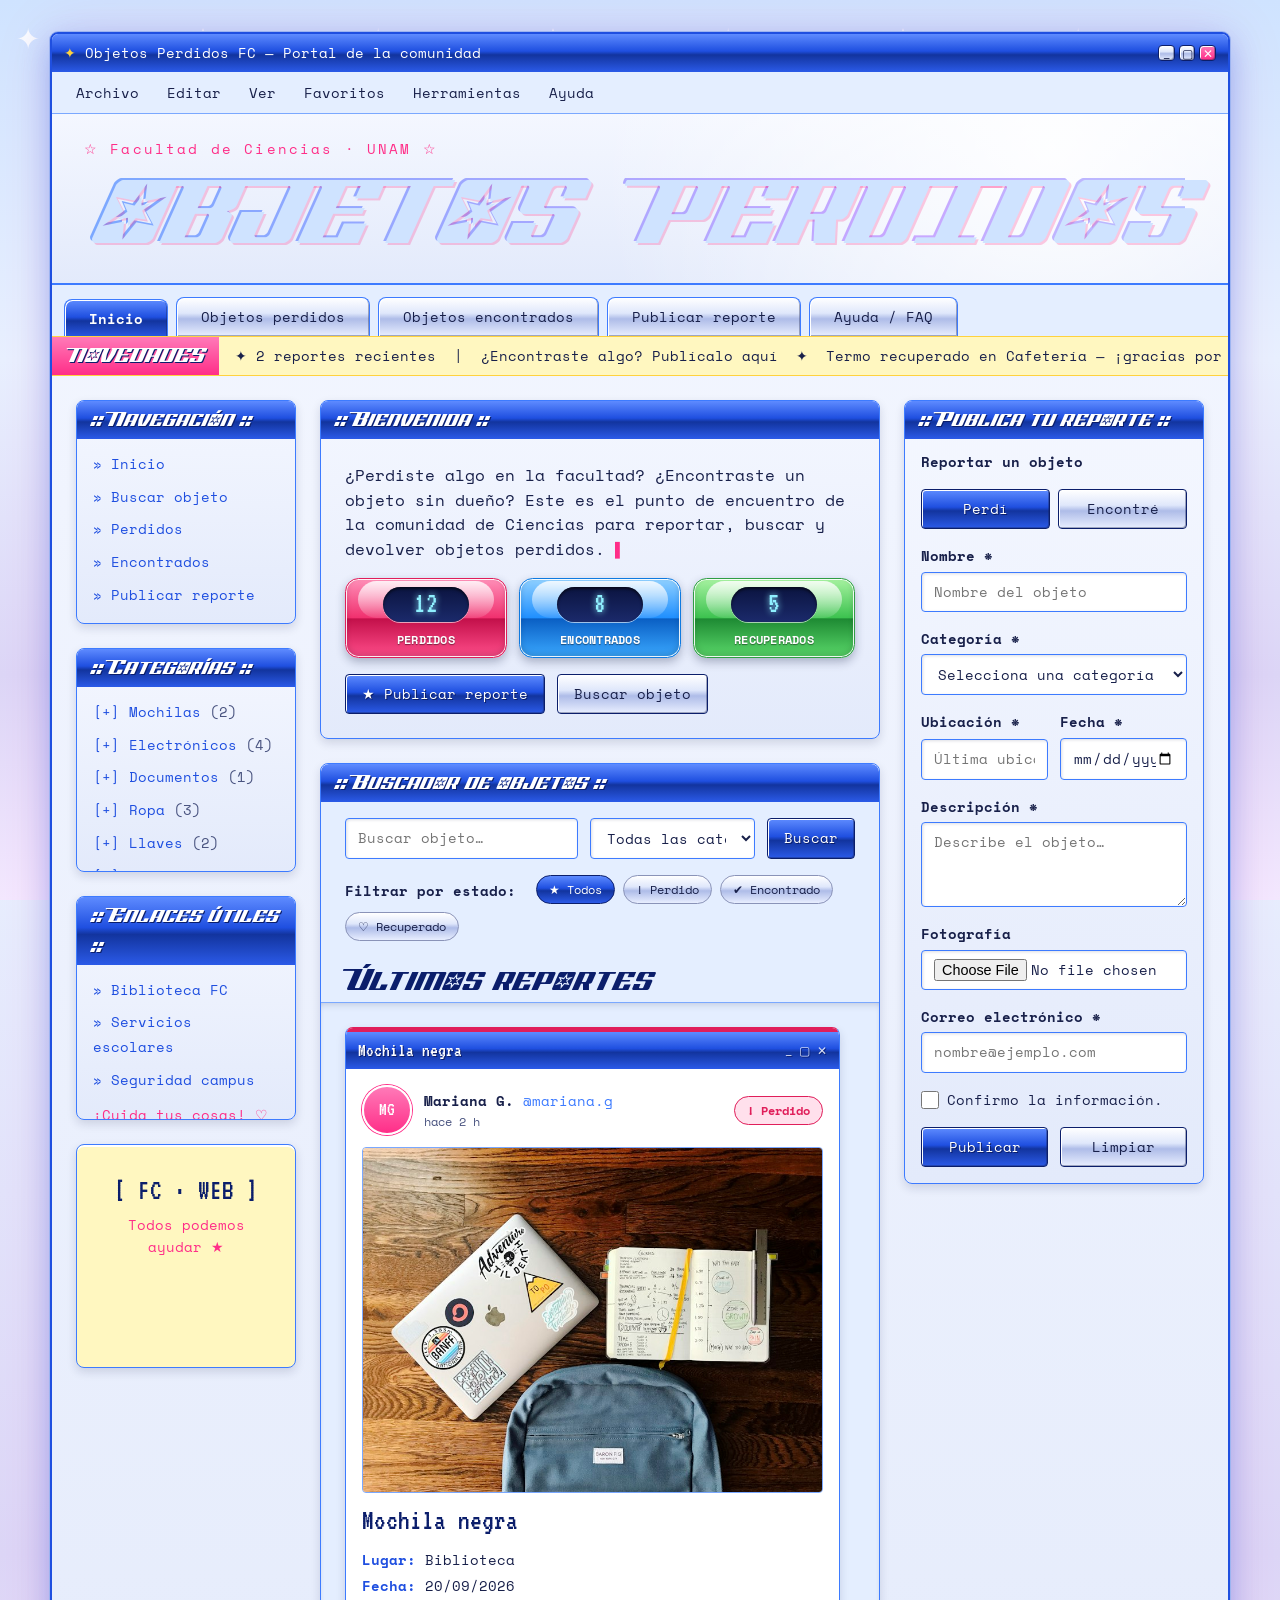
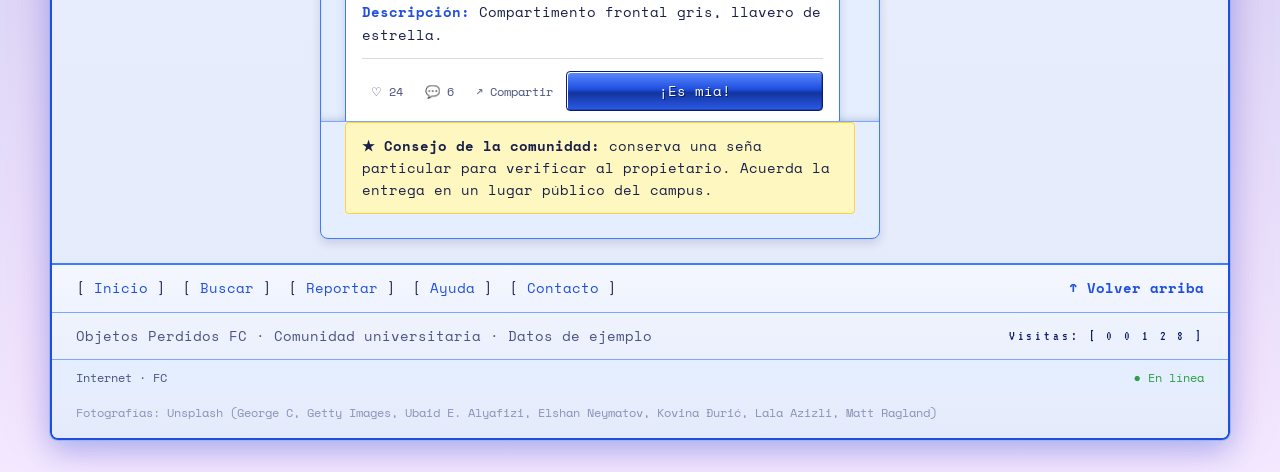
==== Tarea01/index.html @ b38d4913 "Merge b7de5bf159f430ed3097c0958959b25df2c88108 into b931318a00c5dfd5f526e6124330abd519b348b3" ====
<!DOCTYPE html>
<html lang="es">
<head>
  <meta charset="UTF-8">
  <meta name="viewport" content="width=device-width, initial-scale=1.0">
  <title>Objetos Perdidos FC — Portal de la comunidad</title>
  <meta name="description" content="Portal comunitario de objetos perdidos y encontrados de la Facultad de Ciencias, UNAM.">
  <link rel="preconnect" href="https://fonts.googleapis.com">
  <link rel="preconnect" href="https://fonts.gstatic.com" crossorigin>
  <link href="https://fonts.googleapis.com/css2?family=VT323&family=Space+Mono:ital,wght@0,400;0,700;1,400&display=swap" rel="stylesheet">
  <link rel="stylesheet" href="styles.css?v=8">
</head>
<body>

  <a class="skip-link" href="#contenido">Saltar al contenido principal</a>

  <!-- ══════════ VENTANA PRINCIPAL ══════════ -->
  <div class="portal">

    <!-- ── Barra de título de la ventana ── -->
    <header class="portal-header">
      <div class="window-bar">
        <p class="window-bar-title">
          <span class="window-icon" aria-hidden="true">✦</span>
          Objetos Perdidos FC — Portal de la comunidad
        </p>
        <div class="window-controls" aria-hidden="true">
          <span class="w-btn">_</span>
          <span class="w-btn">▢</span>
          <span class="w-btn w-btn--close">✕</span>
        </div>
      </div>

      <!-- ── Barra de menú ── -->
      <nav class="menu-bar" aria-label="Menú del sistema">
        <ul>
          <li><a href="#">Archivo</a></li>
          <li><a href="#">Editar</a></li>
          <li><a href="#">Ver</a></li>
          <li><a href="#">Favoritos</a></li>
          <li><a href="#">Herramientas</a></li>
          <li><a href="#">Ayuda</a></li>
        </ul>
      </nav>

      <!-- ── Título grande ── -->
      <div class="hero-title">
        <div>
          <p class="hero-tag">☆ Facultad de Ciencias · UNAM ☆</p>
          <h1 class="hero-heading">OBJETOS PERDIDOS</h1>
        </div>
      </div>

      <!-- ── Navegación por pestañas ── -->
      <nav class="tab-nav" aria-label="Navegación principal">
        <ul>
          <li><a class="tab tab--activa" href="#" aria-current="page">Inicio</a></li>
          <li><a class="tab" href="#feed">Objetos perdidos</a></li>
          <li><a class="tab" href="#feed">Objetos encontrados</a></li>
          <li><a class="tab" href="#reportar">Publicar reporte</a></li>
          <li><a class="tab" href="#">Ayuda / FAQ</a></li>
        </ul>
      </nav>

      <!-- ── Ticker de novedades ── -->
      <div class="ticker" aria-label="Novedades">
        <span class="ticker-label">NOVEDADES</span>
        <div class="ticker-viewport">
          <div class="ticker-track">
            <p class="ticker-text">
              ✦ 2 reportes recientes &nbsp;|&nbsp; ¿Encontraste algo? Publícalo aquí
              &nbsp;✦&nbsp; Termo recuperado en Cafetería — ¡gracias por reportar!
              &nbsp;★&nbsp; Recuerda verificar al propietario antes de entregar
              &nbsp;✦&nbsp; Llaves encontradas en Edificio Amoxcalli esperan dueño ★
            </p>
            <p class="ticker-text" aria-hidden="true">
              ✦ 2 reportes recientes &nbsp;|&nbsp; ¿Encontraste algo? Publícalo aquí
              &nbsp;✦&nbsp; Termo recuperado en Cafetería — ¡gracias por reportar!
              &nbsp;★&nbsp; Recuerda verificar al propietario antes de entregar
              &nbsp;✦&nbsp; Llaves encontradas en Edificio Amoxcalli esperan dueño ★
            </p>
          </div>
        </div>
      </div>
    </header>

    <!-- ══════════ CUERPO: 3 COLUMNAS ══════════ -->
    <div class="layout">

      <!-- ── Columna izquierda ── -->
      <aside class="col-izq" aria-label="Barra lateral">
        <section class="panel">
          <h2 class="panel-title">:: Navegación ::</h2>
          <ul class="panel-list">
            <li><a href="#">» Inicio</a></li>
            <li><a href="#buscar">» Buscar objeto</a></li>
            <li><a href="#feed">» Perdidos</a></li>
            <li><a href="#feed">» Encontrados</a></li>
            <li><a href="#reportar">» Publicar reporte</a></li>
            <li><a href="#">» Preguntas frecuentes</a></li>
          </ul>
        </section>

        <section class="panel">
          <h2 class="panel-title">:: Categorías ::</h2>
          <ul class="panel-list">
            <li><a href="#feed">[+] Mochilas <span class="count">(2)</span></a></li>
            <li><a href="#feed">[+] Electrónicos <span class="count">(4)</span></a></li>
            <li><a href="#feed">[+] Documentos <span class="count">(1)</span></a></li>
            <li><a href="#feed">[+] Ropa <span class="count">(3)</span></a></li>
            <li><a href="#feed">[+] Llaves <span class="count">(2)</span></a></li>
            <li><a href="#feed">[+] Otros objetos <span class="count">(5)</span></a></li>
          </ul>
        </section>

        <section class="panel">
          <h2 class="panel-title">:: Enlaces útiles ::</h2>
          <ul class="panel-list">
            <li><a href="#">» Biblioteca FC</a></li>
            <li><a href="#">» Servicios escolares</a></li>
            <li><a href="#">» Seguridad campus</a></li>
          </ul>
          <p class="panel-note">¡Cuida tus cosas! ♡</p>
        </section>

        <section class="panel panel--pixel">
          <p class="pixel-box">[ FC · WEB ]</p>
          <p class="panel-note">Todos podemos ayudar ★</p>
        </section>
      </aside>

      <!-- ── Columna central ── -->
      <main class="col-centro" id="contenido">

        <!-- Hero / bienvenida -->
        <section class="bienvenida panel">
          <h2 class="panel-title">:: Bienvenida ::</h2>
          <div class="bienvenida-body">
            <p class="bienvenida-texto">
              ¿Perdiste algo en la facultad? ¿Encontraste un objeto sin dueño?
              Este es el punto de encuentro de la comunidad de Ciencias para
              reportar, buscar y devolver objetos perdidos.
              <span class="cursor" aria-hidden="true">▌</span>
            </p>
            <ul class="stats">
              <li class="stat stat--perdido"><strong>12</strong> <span>perdidos</span></li>
              <li class="stat stat--encontrado"><strong>8</strong> <span>encontrados</span></li>
              <li class="stat stat--recuperado"><strong>5</strong> <span>recuperados</span></li>
            </ul>
            <div class="bienvenida-acciones">
              <a class="btn btn--primario" href="#reportar">★ Publicar reporte</a>
              <a class="btn btn--secundario" href="#buscar">Buscar objeto</a>
            </div>
          </div>
        </section>

        <!-- Buscador + feed -->
        <section class="feed" id="buscar" aria-label="Buscador y reportes">
          <h2 class="panel-title panel-title--wide">:: Buscador de objetos ::</h2>

          <form class="buscador" action="#" method="get">
            <label class="sr-only" for="q">Buscar objeto por nombre o palabra clave</label>
            <input type="search" id="q" name="q" placeholder="Buscar objeto…">
            <label class="sr-only" for="cat">Categoría</label>
            <select id="cat" name="cat">
              <option value="">Todas las categorías</option>
              <option>Mochilas</option>
              <option>Electrónicos</option>
              <option>Documentos</option>
              <option>Ropa</option>
              <option>Llaves</option>
              <option>Otros objetos</option>
            </select>
            <button class="btn btn--primario" type="submit">Buscar</button>
          </form>

          <!-- Filtros por estado (CSS puro con radios + :has) -->
          <fieldset class="filtros">
            <legend>Filtrar por estado:</legend>
            <input class="sr-only" type="radio" name="estado" id="f-todos" checked>
            <label class="chip" for="f-todos">★ Todos</label>
            <input class="sr-only" type="radio" name="estado" id="f-perdido">
            <label class="chip chip--perdido" for="f-perdido">! Perdido</label>
            <input class="sr-only" type="radio" name="estado" id="f-encontrado">
            <label class="chip chip--encontrado" for="f-encontrado">✔ Encontrado</label>
            <input class="sr-only" type="radio" name="estado" id="f-recuperado">
            <label class="chip chip--recuperado" for="f-recuperado">♡ Recuperado</label>
          </fieldset>

          <h3 class="feed-subtitulo">Últimos reportes</h3>

          <div class="feed-grid" id="feed">

            <!-- 1 · Mochila PERDIDA -->
            <article class="post post--perdido" data-estado="perdido" style="--i:0">
              <div class="post-bar">
                <span>Mochila negra</span>
                <span class="post-bar-dots" aria-hidden="true">_ ▢ ✕</span>
              </div>
              <div class="post-body">
                <header class="post-autor">
                  <span class="avatar" aria-hidden="true">MG</span>
                  <div>
                    <p class="autor-nombre">Mariana G. <span class="handle">@mariana.g</span></p>
                    <p class="post-tiempo"><time datetime="2026-09-20T14:00">hace 2 h</time></p>
                  </div>
                  <span class="badge badge--perdido">! Perdido</span>
                </header>
                <figure class="post-img">
                  <img src="imagenes/mochila.jpg" alt="Mochila azul junto a un libro y una laptop sobre un escritorio" loading="lazy" width="800" height="600">
                </figure>
                <h4 class="post-titulo">Mochila negra</h4>
                <ul class="post-info">
                  <li><strong>Lugar:</strong> Biblioteca</li>
                  <li><strong>Fecha:</strong> <time datetime="2026-09-20">20/09/2026</time></li>
                  <li><strong>Descripción:</strong> Compartimento frontal gris, llavero de estrella.</li>
                </ul>
                <footer class="post-acciones">
                  <button class="btn btn--fantasma" type="button">♡ 24</button>
                  <button class="btn btn--fantasma" type="button">💬 6</button>
                  <button class="btn btn--fantasma" type="button">↗ Compartir</button>
                  <button class="btn btn--primario" type="button">¡Es mía!</button>
                </footer>
              </div>
            </article>

            <!-- 2 · Calculadora ENCONTRADA -->
            <article class="post post--encontrado" data-estado="encontrado" style="--i:1">
              <div class="post-bar">
                <span>Calculadora científica</span>
                <span class="post-bar-dots" aria-hidden="true">_ ▢ ✕</span>
              </div>
              <div class="post-body">
                <header class="post-autor">
                  <span class="avatar avatar--e" aria-hidden="true">DR</span>
                  <div>
                    <p class="autor-nombre">Diego R. <span class="handle">@diego.rmz</span></p>
                    <p class="post-tiempo"><time datetime="2026-09-28T10:30">hace 3 d</time></p>
                  </div>
                  <span class="badge badge--encontrado">✔ Encontrado</span>
                </header>
                <figure class="post-img">
                  <img src="imagenes/calculadora.jpg" alt="Calculadora sobre un escritorio junto a un teclado y notas adhesivas" loading="lazy" width="800" height="450">
                </figure>
                <h4 class="post-titulo">Calculadora científica</h4>
                <ul class="post-info">
                  <li><strong>Lugar:</strong> Edificio Tlahuizcalpan, salón 204</li>
                  <li><strong>Fecha:</strong> <time datetime="2026-09-28">28/09/2026</time></li>
                  <li><strong>Descripción:</strong> Gris, con nombre borrado en la tapa trasera.</li>
                </ul>
                <footer class="post-acciones">
                  <button class="btn btn--fantasma" type="button">♡ 11</button>
                  <button class="btn btn--fantasma" type="button">💬 3</button>
                  <button class="btn btn--fantasma" type="button">↗ Compartir</button>
                  <button class="btn btn--primario" type="button">¡Es mía!</button>
                </footer>
              </div>
            </article>

            <!-- 3 · Termo RECUPERADO -->
            <article class="post post--recuperado" data-estado="recuperado" style="--i:2">
              <div class="post-bar">
                <span>Termo verde</span>
                <span class="post-bar-dots" aria-hidden="true">_ ▢ ✕</span>
              </div>
              <div class="post-body">
                <header class="post-autor">
                  <span class="avatar avatar--r" aria-hidden="true">LP</span>
                  <div>
                    <p class="autor-nombre">Luisa P. <span class="handle">@luisap</span></p>
                    <p class="post-tiempo"><time datetime="2026-09-30T13:15">hace 5 d</time></p>
                  </div>
                  <span class="badge badge--recuperado">♡ Recuperado</span>
                </header>
                <figure class="post-img">
                  <img src="imagenes/termo.jpg" alt="Termo verde metálico con tapa de rosca" loading="lazy" width="800" height="1067">
                  <figcaption class="stamp">✓ Entregado</figcaption>
                </figure>
                <h4 class="post-titulo">Termo verde</h4>
                <ul class="post-info">
                  <li><strong>Lugar:</strong> Cafetería</li>
                  <li><strong>Fecha:</strong> <time datetime="2026-09-30">30/09/2026</time></li>
                  <li><strong>Descripción:</strong> Termo metálico verde menta; ya fue devuelto a su dueño. ¡Gracias!</li>
                </ul>
                <footer class="post-acciones">
                  <button class="btn btn--fantasma" type="button">♡ 41</button>
                  <button class="btn btn--fantasma" type="button">💬 9</button>
                  <button class="btn btn--fantasma" type="button">↗ Compartir</button>
                  <button class="btn btn--secundario" type="button">Ver publicación</button>
                </footer>
              </div>
            </article>

            <!-- 4 · Audífonos PERDIDOS -->
            <article class="post post--perdido" data-estado="perdido" style="--i:3">
              <div class="post-bar">
                <span>Audífonos beige</span>
                <span class="post-bar-dots" aria-hidden="true">_ ▢ ✕</span>
              </div>
              <div class="post-body">
                <header class="post-autor">
                  <span class="avatar" aria-hidden="true">EM</span>
                  <div>
                    <p class="autor-nombre">Emilio M. <span class="handle">@emiliom</span></p>
                    <p class="post-tiempo"><time datetime="2026-10-02T18:40">hace 1 sem</time></p>
                  </div>
                  <span class="badge badge--perdido">! Perdido</span>
                </header>
                <figure class="post-img">
                  <img src="imagenes/audifonos.jpg" alt="Audífonos de diadema color beige sobre fondo neutro" loading="lazy" width="800" height="571">
                </figure>
                <h4 class="post-titulo">Audífonos de diadema</h4>
                <ul class="post-info">
                  <li><strong>Lugar:</strong> Auditorio Alfonso Nápoles Gándara</li>
                  <li><strong>Fecha:</strong> <time datetime="2026-10-02">02/10/2026</time></li>
                  <li><strong>Descripción:</strong> Beige, bluetooth, con estuche de tela.</li>
                </ul>
                <footer class="post-acciones">
                  <button class="btn btn--fantasma" type="button">♡ 17</button>
                  <button class="btn btn--fantasma" type="button">💬 4</button>
                  <button class="btn btn--fantasma" type="button">↗ Compartir</button>
                  <button class="btn btn--primario" type="button">Lo encontré</button>
                </footer>
              </div>
            </article>

            <!-- 5 · Llaves ENCONTRADAS -->
            <article class="post post--encontrado" data-estado="encontrado" style="--i:4">
              <div class="post-bar">
                <span>Llavero con llaves</span>
                <span class="post-bar-dots" aria-hidden="true">_ ▢ ✕</span>
              </div>
              <div class="post-body">
                <header class="post-autor">
                  <span class="avatar avatar--e" aria-hidden="true">SC</span>
                  <div>
                    <p class="autor-nombre">Sofía C. <span class="handle">@sofiac</span></p>
                    <p class="post-tiempo"><time datetime="2026-10-03T09:05">hace 1 sem</time></p>
                  </div>
                  <span class="badge badge--encontrado">✔ Encontrado</span>
                </header>
                <figure class="post-img">
                  <img src="imagenes/llaves.jpg" alt="Llavero con varias llaves, tijeras pequeñas y dijes colgando" loading="lazy" width="800" height="1199">
                </figure>
                <h4 class="post-titulo">Llavero con 4 llaves</h4>
                <ul class="post-info">
                  <li><strong>Lugar:</strong> Edificio Amoxcalli, pasillo norte</li>
                  <li><strong>Fecha:</strong> <time datetime="2026-10-03">03/10/2026</time></li>
                  <li><strong>Descripción:</strong> Incluye dije metálico; se resguardan en vigilancia.</li>
                </ul>
                <footer class="post-acciones">
                  <button class="btn btn--fantasma" type="button">♡ 29</button>
                  <button class="btn btn--fantasma" type="button">💬 7</button>
                  <button class="btn btn--fantasma" type="button">↗ Compartir</button>
                  <button class="btn btn--primario" type="button">¡Son mías!</button>
                </footer>
              </div>
            </article>

            <!-- 6 · Cuaderno RECUPERADO -->
            <article class="post post--recuperado" data-estado="recuperado" style="--i:5">
              <div class="post-bar">
                <span>Cuaderno de física</span>
                <span class="post-bar-dots" aria-hidden="true">_ ▢ ✕</span>
              </div>
              <div class="post-body">
                <header class="post-autor">
                  <span class="avatar avatar--r" aria-hidden="true">AT</span>
                  <div>
                    <p class="autor-nombre">Andrés T. <span class="handle">@andrest</span></p>
                    <p class="post-tiempo"><time datetime="2026-10-05T16:20">hace 2 sem</time></p>
                  </div>
                  <span class="badge badge--recuperado">♡ Recuperado</span>
                </header>
                <figure class="post-img">
                  <img src="imagenes/cuaderno.jpg" alt="Cuaderno de espiral abierto con notas escritas y unos lentes encima" loading="lazy" width="800" height="533">
                  <figcaption class="stamp">✓ Entregado</figcaption>
                </figure>
                <h4 class="post-titulo">Cuaderno de física</h4>
                <ul class="post-info">
                  <li><strong>Lugar:</strong> Laboratorio de Física</li>
                  <li><strong>Fecha:</strong> <time datetime="2026-10-05">05/10/2026</time></li>
                  <li><strong>Descripción:</strong> Espiral, portada negra; devuelto por el profesor.</li>
                </ul>
                <footer class="post-acciones">
                  <button class="btn btn--fantasma" type="button">♡ 33</button>
                  <button class="btn btn--fantasma" type="button">💬 5</button>
                  <button class="btn btn--fantasma" type="button">↗ Compartir</button>
                  <button class="btn btn--secundario" type="button">Ver publicación</button>
                </footer>
              </div>
            </article>

          </div>

          <aside class="consejo">
            <p><strong>★ Consejo de la comunidad:</strong> conserva una seña
            particular para verificar al propietario. Acuerda la entrega en un
            lugar público del campus.</p>
          </aside>
        </section>
      </main>

      <!-- ── Columna derecha: formulario ── -->
      <aside class="col-der" id="reportar" aria-label="Publicar reporte">
        <section class="panel panel--form">
          <h2 class="panel-title">:: Publica tu reporte ::</h2>
          <p class="panel-sub">Reportar un objeto</p>

          <form class="reporte" action="#" method="post">
            <fieldset class="segmented">
              <legend class="sr-only">Tipo de reporte</legend>
              <input class="sr-only" type="radio" name="tipo" id="t-perdi" checked>
              <label class="seg" for="t-perdi">Perdí</label>
              <input class="sr-only" type="radio" name="tipo" id="t-encontre">
              <label class="seg" for="t-encontre">Encontré</label>
            </fieldset>

            <div class="campo">
              <label for="nombre">Nombre *</label>
              <input type="text" id="nombre" name="nombre" placeholder="Nombre del objeto" required>
            </div>

            <div class="campo">
              <label for="categoria">Categoría *</label>
              <select id="categoria" name="categoria" required>
                <option value="">Selecciona una categoría</option>
                <option>Mochilas</option>
                <option>Electrónicos</option>
                <option>Documentos</option>
                <option>Ropa</option>
                <option>Llaves</option>
                <option>Otros objetos</option>
              </select>
            </div>

            <div class="campo-duo">
              <div class="campo">
                <label for="ubicacion">Ubicación *</label>
                <input type="text" id="ubicacion" name="ubicacion" placeholder="Última ubicación" required>
              </div>
              <div class="campo">
                <label for="fecha">Fecha *</label>
                <input type="date" id="fecha" name="fecha" required>
              </div>
            </div>

            <div class="campo">
              <label for="descripcion">Descripción *</label>
              <textarea id="descripcion" name="descripcion" rows="3" placeholder="Describe el objeto…" required></textarea>
            </div>

            <div class="campo">
              <label for="foto">Fotografía</label>
              <input type="file" id="foto" name="foto" accept="image/*">
            </div>

            <div class="campo">
              <label for="correo">Correo electrónico *</label>
              <input type="email" id="correo" name="correo" placeholder="nombre@ejemplo.com" required>
            </div>

            <div class="campo campo--check">
              <input type="checkbox" id="confirmo" name="confirmo" required>
              <label for="confirmo">Confirmo la información.</label>
            </div>

            <div class="reporte-acciones">
              <button class="btn btn--primario" type="submit">Publicar</button>
              <button class="btn btn--secundario" type="reset">Limpiar</button>
            </div>
          </form>
        </section>
      </aside>
    </div>

    <!-- ── Pie ── -->
    <footer class="portal-footer">
      <nav class="footer-nav" aria-label="Pie de página">
        <ul>
          <li>[ <a href="#">Inicio</a> ]</li>
          <li>[ <a href="#buscar">Buscar</a> ]</li>
          <li>[ <a href="#reportar">Reportar</a> ]</li>
          <li>[ <a href="#">Ayuda</a> ]</li>
          <li>[ <a href="#">Contacto</a> ]</li>
        </ul>
        <a class="volver" href="#contenido">↑ Volver arriba</a>
      </nav>
      <div class="footer-meta">
        <p>Objetos Perdidos FC · Comunidad universitaria · Datos de ejemplo</p>
        <p class="contador">Visitas: [ 0 0 1 2 8 ]</p>
      </div>
      <div class="status-bar">
        <span>Internet · FC</span>
        <span class="status-ok">● En línea</span>
      </div>
      <p class="creditos">Fotografías: Unsplash (George C, Getty Images, Ubaid E. Alyafizi, Elshan Neymatov, Kovina Đurić, Lala Azizli, Matt Ragland)</p>
    </footer>
  </div>

</body>
</html>
---- Tarea01/styles.css ----
/* ════════════════════════════════════════════════════════════
   OBJETOS PERDIDOS FC — Portal Y2K
   1. Variables · 2. Reset · 3. Base · 4. Layout · 5. Componentes
      6. Animaciones · 7. Media queries
   ════════════════════════════════════════════════════════════ */

/* ────────────── 1. VARIABLES ────────────── */
@font-face {
  font-family: "Rocket Pop";
  src: url("fuentes/rocketpop.otf") format("opentype");
  font-weight: normal;
  font-style: normal;
  font-display: swap;
}

:root {
  /* Paleta: azules cobalto / cielo Y2K */
  --azul-900: #0b1e6b;
  --azul-700: #1f4fe0;
  --azul-500: #3d7bff;
  --azul-300: #7aa8ff;
  --cielo: #cfe3ff;
  --cielo-suave: #e4eeff;
  --lavanda: #ece9fb;
  --blanco: #ffffff;
  --gris: #d5d9ea;
  --gris-osc: #8a93b8;
  --tinta: #18204a;
  --tinta-suave: #4a5480;
  --rosa: #ff2e88;
  --rosa-suave: #ffd9ea;
  --amarillo: #fff7c0;
  --dorado: #ffd23e;

  /* Estados */
  --estado-perdido: #e01e5a;
  --estado-perdido-suave: #ffe0ec;
  --estado-encontrado: #0f7ae0;
  --estado-encontrado-suave: #dcf0ff;
  --estado-recuperado: #2f9e44;
  --estado-recuperado-suave: #ddf8e3;

  /* Gradientes */
  --grad-barra: linear-gradient(180deg, #5e8bff 0%, #1f4fe0 45%, #12349e 55%, #2b5ae8 100%);
  --grad-cromo: linear-gradient(180deg, #ffffff 0%, #dfe7fb 40%, #aebce8 55%, #e8eeff 100%);
  --grad-cromo-rev: linear-gradient(180deg, #aebce8 0%, #dfe7fb 60%, #ffffff 100%);
  --grad-iridiscente: linear-gradient(90deg, #7aa8ff, #c9a7ff, #8ff0ff, #ffd6f0, #7aa8ff);
  --grad-pagina: linear-gradient(180deg, #cfe3ff 0%, #e8f0ff 40%, #dcd6f7 75%, #f3e8ff 100%);
  --grad-panel: linear-gradient(180deg, #f4f7ff, #e3eafb);
  --grad-rosa: linear-gradient(180deg, #ff7ab8, #ff2e88);
  --grad-perdido: linear-gradient(180deg, #ff8fb8 0%, #f0306e 50%, #c3104a 51%, #ff4d8a 100%);
  --grad-encontrado: linear-gradient(180deg, #8fd0ff 0%, #1f8fff 50%, #0a5fc4 51%, #3aa8ff 100%);
  --grad-recuperado: linear-gradient(180deg, #a6f2a0 0%, #3cc24f 50%, #1e8a33 51%, #5ad86a 100%);
  --grad-gel-brillo: linear-gradient(180deg, rgba(255, 255, 255, 0.85), rgba(255, 255, 255, 0.1));
  --grad-destello: linear-gradient(100deg, transparent 30%, rgba(255, 255, 255, 0.75) 50%, transparent 70%);
  --grad-lcd: linear-gradient(180deg, #0b1440, #1b2a6b);
  --lcd-texto: #8ff0ff;

  /* Tipografía */
  --ff-display: "Rocket Pop", "VT323", "Courier New", monospace;
  --ff-lcd: "VT323", "Courier New", monospace;
  --ff-tarjeta: var(--ff-lcd);
  --ws-hero: 0.35em;
  --ff-body: "Space Mono", "IBM Plex Mono", "Courier New", monospace;
  --fs-xs: clamp(0.68rem, 0.65rem + 0.15vw, 0.78rem);
  --fs-sm: clamp(0.78rem, 0.74rem + 0.2vw, 0.9rem);
  --fs-base: clamp(0.85rem, 0.8rem + 0.25vw, 1rem);
  --fs-md: clamp(1rem, 0.95rem + 0.35vw, 1.2rem);
  --fs-lg: clamp(1.3rem, 1.1rem + 0.9vw, 1.8rem);
  --fs-xl: clamp(1.8rem, 1.4rem + 1.8vw, 2.8rem);
  --fs-2xl: clamp(2.4rem, 1.7rem + 3vw, 4rem);
  --fs-3xl: clamp(3rem, 2rem + 5vw, 5.6rem);
  --lh-tight: 1.1;
  --lh-base: 1.55;
  --fw-normal: 400;
  --fw-bold: 700;

  /* Espaciado */
  --space-1: 0.25rem;
  --space-2: 0.5rem;
  --space-3: 0.75rem;
  --space-4: 1rem;
  --space-5: 1.5rem;
  --space-6: 2rem;
  --space-7: 3rem;
  --space-8: 4rem;

  /* Radios y bordes */
  --r-sm: 0.25rem;
  --r-md: 0.5rem;
  --r-lg: 0.85rem;
  --r-pill: 999px;
  --borde-fino: 1px solid;
  --borde-med: 2px solid;

  /* Sombras */
  --sombra-ventana: 0 0 0 1px #9db4f0, 0 10px 30px rgba(31, 79, 224, 0.35), 0 0 60px rgba(255, 46, 136, 0.12);
  --sombra-panel: 0 2px 0 var(--blanco) inset, 0 4px 10px rgba(24, 32, 74, 0.15);
  --sombra-btn: 1px 1px 0 var(--blanco) inset, -1px -1px 0 rgba(24, 32, 74, 0.35) inset;
  --sombra-hover: 0 8px 22px rgba(31, 79, 224, 0.4), 0 0 18px rgba(143, 240, 255, 0.5);
  --sombra-stamp: 0 2px 8px rgba(24, 32, 74, 0.4);
  --sombra-gel: 0 0 0 1px rgba(255, 255, 255, 0.9) inset, 0 -3px 6px rgba(0, 0, 0, 0.18) inset, 0 4px 10px rgba(24, 32, 74, 0.3);
  --sombra-lcd: 0 2px 3px rgba(0, 0, 0, 0.6) inset, 0 1px 0 rgba(255, 255, 255, 0.6);

  /* Movimiento */
  --feed-alto: min(80svh, 56rem);
  --scroll-ancho: 14px;
  --t-rapida: 120ms;
  --t-media: 220ms;
  --easing: cubic-bezier(0.2, 0.9, 0.3, 1.3);

  /* Capas */
  --z-ticker: 10;
  --z-stamp: 5;
  --z-skip: 100;
}

/* ────────────── 2. RESET ────────────── */
*, *::before, *::after { box-sizing: border-box; }
* { margin: 0; }
img { display: block; max-width: 100%; height: auto; }
ul { padding: 0; list-style: none; }
fieldset { border: none; padding: 0; }
legend { padding: 0; }
button, input, select, textarea { font: inherit; color: inherit; }
a { color: var(--azul-700); }

/* ────────────── 3. BASE ────────────── */
html {
  min-height: 100%;
  background: var(--grad-pagina);
}

body {
  font-family: var(--ff-body);
  font-size: var(--fs-base);
  line-height: var(--lh-base);
  color: var(--tinta);
  background: var(--grad-pagina) fixed;
  padding: var(--space-4);
  min-height: 100vh;
}

/* Estrellitas decorativas de fondo */
body::before {
  content: "✦  ·  ☆  ·     ✧      ·   ★  ·        ✦    ·  ☆       ·   ✧    ·";
  position: fixed;
  inset: var(--space-4);
  word-spacing: var(--space-7);
  font-size: var(--fs-lg);
  color: rgba(255, 255, 255, 0.85);
  pointer-events: none;
  z-index: 0;
  animation: parpadeo 3s ease-in-out infinite alternate;
}

::selection { background: var(--rosa); color: var(--blanco); }

.sr-only {
  position: absolute;
  width: 1px; height: 1px;
  overflow: hidden;
  clip: rect(0 0 0 0);
  clip-path: inset(50%);
  white-space: nowrap;
}

.skip-link {
  position: absolute;
  top: var(--space-2);
  left: var(--space-2);
  z-index: var(--z-skip);
  background: var(--azul-900);
  color: var(--blanco);
  padding: var(--space-2) var(--space-4);
  border-radius: var(--r-sm);
  transform: translateY(-300%);
  transition: transform var(--t-media) var(--easing);
}
.skip-link:focus { transform: translateY(0); }

:focus-visible {
  outline: var(--borde-med) var(--rosa);
  outline-offset: 2px;
}

/* ────────────── 4. LAYOUT ────────────── */
.portal {
  position: relative;
  z-index: 1;
  max-width: 1180px;
  margin-inline: auto;
  background: var(--grad-panel);
  border: var(--borde-med) var(--azul-700);
  border-radius: var(--r-md);
  box-shadow: var(--sombra-ventana);
  overflow: hidden;
}

.layout {
  display: grid;
  grid-template-areas:
    "centro"
    "izq"
    "der";
  gap: var(--space-5);
  padding: var(--space-5);
}

.col-izq { grid-area: izq; display: flex; flex-direction: column; gap: var(--space-5); }
.col-centro { grid-area: centro; display: flex; flex-direction: column; gap: var(--space-5); min-width: 0; }
.col-der { grid-area: der; }

.feed-grid {
  display: grid;
  grid-template-columns: repeat(auto-fill, minmax(min(100%, 16rem), 1fr));
  gap: var(--space-5);
  padding: var(--space-5);
  max-height: var(--feed-alto);
  overflow-y: auto;
  scrollbar-gutter: stable;
  scrollbar-color: var(--azul-700) var(--cielo);
  border-block: var(--borde-fino) var(--azul-300);
  box-shadow: 0 6px 8px -6px rgba(24, 32, 74, 0.25) inset, 0 -6px 8px -6px rgba(24, 32, 74, 0.25) inset;
}
.feed-grid::-webkit-scrollbar { width: var(--scroll-ancho); }
.feed-grid::-webkit-scrollbar-track {
  background: var(--cielo);
  box-shadow: 1px 0 2px rgba(24, 32, 74, 0.3) inset;
}
.feed-grid::-webkit-scrollbar-thumb {
  background: var(--grad-barra);
  border: var(--borde-med) var(--cielo);
  border-radius: var(--r-pill);
  box-shadow: var(--sombra-btn);
}
.feed-grid::-webkit-scrollbar-thumb:hover { background: var(--grad-rosa); }

/* ────────────── 5. COMPONENTES ────────────── */

/* ·· Barra de título de ventana ·· */
.window-bar {
  display: flex;
  align-items: center;
  justify-content: space-between;
  gap: var(--space-3);
  background: var(--grad-barra);
  color: var(--blanco);
  padding: var(--space-2) var(--space-3);
  font-size: var(--fs-sm);
}
.window-bar-title {
  min-width: 0;
  white-space: nowrap;
  overflow: hidden;
  text-overflow: ellipsis;
}
.window-icon { color: var(--dorado); }
.window-controls { display: flex; gap: var(--space-1); }
.w-btn {
  display: grid;
  place-items: center;
  width: 1.35em;
  height: 1.35em;
  background: var(--grad-cromo);
  color: var(--tinta);
  border: var(--borde-fino) var(--azul-900);
  border-radius: var(--r-sm);
  font-size: var(--fs-xs);
  line-height: 1;
  box-shadow: var(--sombra-btn);
}
.w-btn--close { background: var(--grad-rosa); color: var(--blanco); }

/* ·· Barra de menú ·· */
.menu-bar ul {
  display: flex;
  flex-wrap: wrap;
  gap: var(--space-1);
  padding: var(--space-2) var(--space-3);
  background: var(--cielo-suave);
  border-bottom: var(--borde-fino) var(--azul-300);
}
.menu-bar a {
  text-decoration: none;
  color: var(--tinta);
  font-size: var(--fs-sm);
  padding: var(--space-1) var(--space-3);
  border-radius: var(--r-sm);
  transition: background var(--t-rapida) ease, color var(--t-rapida) ease;
}
.menu-bar a:hover { background: var(--azul-700); color: var(--blanco); }

/* ·· Título grande ·· */
.hero-title {
  display: flex;
  flex-wrap: wrap;
  align-items: end;
  justify-content: space-between;
  gap: var(--space-4);
  padding: var(--space-5) var(--space-6);
  background:
    radial-gradient(circle at 85% 20%, rgba(255,255,255,0.9), transparent 45%),
    var(--grad-panel);
  border-bottom: var(--borde-med) var(--azul-500);
}
.hero-tag { color: var(--rosa); font-size: var(--fs-sm); letter-spacing: 0.15em; }
.hero-heading {
  font-family: var(--ff-display);
  font-size: var(--fs-3xl);
  word-spacing: var(--ws-hero);
  font-weight: var(--fw-normal);
  line-height: var(--lh-tight);
  color: var(--azul-700);
  text-shadow: 2px 2px 0 var(--cielo), 4px 4px 0 rgba(255, 46, 136, 0.25);
  background: var(--grad-iridiscente);
  background-size: 300% 100%;
  -webkit-background-clip: text;
  background-clip: text;
  -webkit-text-fill-color: transparent;
  animation: brillo 8s linear infinite;
}

/* ·· Pestañas ·· */
.tab-nav { background: var(--cielo-suave); }
.tab-nav ul {
  display: flex;
  gap: var(--space-2);
  padding: var(--space-3) var(--space-3) 0;
  overflow-x: auto;
}
.tab {
  display: block;
  white-space: nowrap;
  text-decoration: none;
  font-size: var(--fs-sm);
  color: var(--tinta);
  background: var(--grad-cromo);
  border: var(--borde-fino) var(--azul-500);
  border-bottom: none;
  border-radius: var(--r-md) var(--r-md) 0 0;
  padding: var(--space-2) var(--space-5);
  box-shadow: var(--sombra-btn);
  transition: transform var(--t-media) var(--easing), background var(--t-media) ease;
}
.tab:hover { transform: translateY(-2px); }
.tab--activa {
  background: var(--grad-barra);
  color: var(--blanco);
  font-weight: var(--fw-bold);
  transform: translateY(2px);
}

/* ·· Ticker ·· */
.ticker {
  display: flex;
  align-items: stretch;
  gap: 0;
  background: var(--amarillo);
  border-block: var(--borde-fino) var(--dorado);
  overflow: hidden;
  position: relative;
  z-index: var(--z-ticker);
}
.ticker-label {
  position: relative;
  z-index: 1;
  flex-shrink: 0;
  font-family: var(--ff-display);
  font-size: var(--fs-md);
  background: var(--grad-rosa);
  color: var(--blanco);
  padding: var(--space-1) var(--space-4);
  display: flex;
  align-items: center;
  text-shadow: 1px 1px 0 var(--azul-900);
}
.ticker-viewport {
  flex: 1;
  min-width: 0;
  display: flex;
  overflow: hidden;
}
.ticker-track {
  display: flex;
  align-items: center;
  width: max-content;
  animation: marquee 24s linear infinite;
}
.ticker-text {
  white-space: nowrap;
  font-size: var(--fs-sm);
  padding-inline: var(--space-4);
}

/* ·· Paneles laterales ·· */
.panel {
  background: var(--grad-panel);
  border: var(--borde-fino) var(--azul-500);
  border-radius: var(--r-md);
  box-shadow: var(--sombra-panel);
  overflow: hidden;
}
.panel-title {
  font-family: var(--ff-display);
  font-size: var(--fs-md);
  font-weight: var(--fw-normal);
  background: var(--grad-barra);
  color: var(--blanco);
  padding: var(--space-1) var(--space-3);
  text-shadow: 1px 1px 0 var(--azul-900);
}
.panel-title--wide { border-radius: var(--r-md) var(--r-md) 0 0; }
.panel-sub {
  padding: var(--space-3) var(--space-4) 0;
  font-weight: var(--fw-bold);
  font-size: var(--fs-sm);
}
.panel-list { padding: var(--space-3) var(--space-4); display: grid; gap: var(--space-2); }
.panel-list a { text-decoration: none; font-size: var(--fs-sm); }
.panel-list a:hover { color: var(--rosa); }
.count { color: var(--tinta-suave); }
.panel-note {
  padding: 0 var(--space-4) var(--space-3);
  font-size: var(--fs-sm);
  color: var(--rosa);
}
.panel--pixel {
  padding: var(--space-5);
  text-align: center;
  background: var(--amarillo);
}
.pixel-box { font-family: var(--ff-lcd); font-size: var(--fs-lg); color: var(--azul-900); }

/* ·· Botones (estilo bisel cromado) ·· */
.btn {
  display: inline-block;
  font-family: var(--ff-body);
  font-size: var(--fs-sm);
  text-decoration: none;
  text-align: center;
  border: var(--borde-fino) var(--azul-900);
  border-radius: var(--r-sm);
  padding: var(--space-2) var(--space-4);
  white-space: nowrap;
  cursor: pointer;
  box-shadow: var(--sombra-btn);
  transition: transform var(--t-rapida) var(--easing), box-shadow var(--t-rapida) ease, filter var(--t-rapida) ease;
}
.btn:hover { filter: brightness(1.1); box-shadow: var(--sombra-hover); }
.btn:active { transform: translateY(1px); box-shadow: var(--sombra-btn); filter: brightness(0.95); }
.btn--primario { background: var(--grad-barra); color: var(--blanco); text-shadow: 1px 1px 0 var(--azul-900); }
.btn--secundario { background: var(--grad-cromo); color: var(--tinta); }
.btn--fantasma { background: transparent; border-color: transparent; box-shadow: none; font-size: var(--fs-xs); color: var(--tinta-suave); padding: var(--space-1) var(--space-2); }
.btn--fantasma:hover { color: var(--rosa); filter: none; box-shadow: none; }

/* ·· Bienvenida / hero ·· */
.bienvenida-body { padding: var(--space-5); display: grid; gap: var(--space-4); }
.bienvenida-texto { max-width: 55ch; }
.cursor { color: var(--rosa); animation: blink 1s steps(1) infinite; }
.stats { display: grid; grid-template-columns: minmax(0, 1fr); gap: var(--space-3); }
.stat {
  position: relative;
  isolation: isolate;
  overflow: hidden;
  min-width: 0;
  display: flex;
  align-items: center;
  gap: var(--space-2);
  padding: var(--space-1) var(--space-4) var(--space-1) var(--space-1);
  border-radius: var(--r-pill);
  border: var(--borde-fino) var(--stat-borde);
  background: var(--stat-grad);
  box-shadow: var(--sombra-gel);
  color: var(--blanco);
  font-size: var(--fs-sm);
  font-weight: var(--fw-bold);
  text-transform: uppercase;
  letter-spacing: 0.05em;
  text-shadow: 0 1px 1px rgba(0, 0, 0, 0.45);
  transition: transform var(--t-media) var(--easing), box-shadow var(--t-media) ease;
}
.stat::before {
  content: "";
  position: absolute;
  inset: 2px var(--space-3) 50%;
  border-radius: var(--r-pill);
  background: var(--grad-gel-brillo);
  z-index: -1;
  pointer-events: none;
}
.stat::after {
  content: "";
  position: absolute;
  inset: 0;
  background: var(--grad-destello);
  transform: translateX(-120%);
  pointer-events: none;
}
.stat:hover { transform: translateY(-2px) scale(1.04); box-shadow: var(--sombra-gel), var(--sombra-hover); }
.stat:hover::after { animation: destello 700ms ease-out; }
.stat strong {
  min-width: 2.2em;
  padding: 0 var(--space-2);
  border-radius: var(--r-pill);
  background: var(--grad-lcd);
  box-shadow: var(--sombra-lcd);
  color: var(--lcd-texto);
  font-family: var(--ff-lcd);
  font-size: var(--fs-lg);
  font-weight: var(--fw-normal);
  line-height: 1.2;
  text-align: center;
  text-shadow: 0 0 6px var(--lcd-texto);
}
.stat span { flex: 1; text-align: center; }
.stat--perdido { --stat-grad: var(--grad-perdido); --stat-borde: var(--estado-perdido); }
.stat--encontrado { --stat-grad: var(--grad-encontrado); --stat-borde: var(--estado-encontrado); }
.stat--recuperado { --stat-grad: var(--grad-recuperado); --stat-borde: var(--estado-recuperado); }
.bienvenida-acciones { display: flex; flex-wrap: wrap; gap: var(--space-3); }

/* ·· Buscador ·· */
.feed { background: var(--cielo-suave); border: var(--borde-fino) var(--azul-500); border-radius: var(--r-md); box-shadow: var(--sombra-panel); overflow: hidden; }
.buscador {
  display: flex;
  flex-wrap: wrap;
  gap: var(--space-3);
  padding: var(--space-4) var(--space-5) 0;
}
.buscador input { flex: 2 1 12rem; }
.buscador select { flex: 1 1 9rem; }
input[type="search"], input[type="text"], input[type="email"],
input[type="date"], input[type="file"], select, textarea {
  width: 100%;
  min-width: 0;
  background: var(--blanco);
  border: var(--borde-fino) var(--azul-500);
  border-radius: var(--r-sm);
  padding: var(--space-2) var(--space-3);
  font-size: var(--fs-sm);
  box-shadow: inset 1px 1px 3px rgba(24, 32, 74, 0.15);
  transition: border-color var(--t-rapida) ease, box-shadow var(--t-rapida) ease;
}
input:focus, select:focus, textarea:focus {
  outline: none;
  border-color: var(--rosa);
  box-shadow: 0 0 0 3px var(--rosa-suave), inset 1px 1px 3px rgba(24, 32, 74, 0.15);
}
input:user-invalid, select:user-invalid, textarea:user-invalid {
  border-color: var(--estado-perdido);
  box-shadow: 0 0 0 3px var(--estado-perdido-suave);
}

/* ·· Chips de filtro ·· */
.filtros {
  display: flex;
  flex-wrap: wrap;
  align-items: center;
  gap: var(--space-2);
  padding: var(--space-4) var(--space-5) 0;
}
.filtros legend { float: left; font-size: var(--fs-sm); font-weight: var(--fw-bold); margin-right: var(--space-3); padding-top: var(--space-1); }
.chip {
  font-size: var(--fs-xs);
  padding: var(--space-1) var(--space-3);
  border-radius: var(--r-pill);
  border: var(--borde-fino) var(--gris-osc);
  background: var(--grad-cromo);
  cursor: pointer;
  user-select: none;
  transition: transform var(--t-rapida) var(--easing), box-shadow var(--t-rapida) ease;
}
.chip:hover { transform: translateY(-1px); box-shadow: var(--sombra-hover); }
#f-todos:checked + .chip { background: var(--grad-barra); color: var(--blanco); border-color: var(--azul-900); }
#f-perdido:checked + .chip { background: var(--estado-perdido); color: var(--blanco); border-color: var(--estado-perdido); }
#f-encontrado:checked + .chip { background: var(--estado-encontrado); color: var(--blanco); border-color: var(--estado-encontrado); }
#f-recuperado:checked + .chip { background: var(--estado-recuperado); color: var(--blanco); border-color: var(--estado-recuperado); }
.filtros input:focus-visible + .chip { outline: var(--borde-med) var(--rosa); outline-offset: 2px; }

/* Filtrado CSS puro con :has() */
.feed:has(#f-perdido:checked) .post:not([data-estado="perdido"]),
.feed:has(#f-encontrado:checked) .post:not([data-estado="encontrado"]),
.feed:has(#f-recuperado:checked) .post:not([data-estado="recuperado"]) { display: none; }

.feed-subtitulo {
  font-family: var(--ff-display);
  font-size: var(--fs-lg);
  font-weight: var(--fw-normal);
  color: var(--azul-900);
  padding: var(--space-4) var(--space-5) 0;
}

/* ·· Tarjetas de reporte ·· */
.post {
  background: var(--blanco);
  border: var(--borde-fino) var(--azul-500);
  border-radius: var(--r-md);
  overflow: hidden;
  box-shadow: var(--sombra-panel);
  animation: entrar 500ms var(--easing) both;
  animation-delay: calc(var(--i) * 90ms);
  transition: transform var(--t-media) var(--easing), box-shadow var(--t-media) ease;
}
.post:hover { transform: translateY(-4px); box-shadow: var(--sombra-hover); }

.post-bar > span:first-child {
  min-width: 0;
  white-space: nowrap;
  overflow: hidden;
  text-overflow: ellipsis;
}
.post-bar-dots { flex-shrink: 0; }

.post-bar {
  display: flex;
  justify-content: space-between;
  align-items: center;
  gap: var(--space-3);
  font-family: var(--ff-tarjeta);
  font-size: var(--fs-md);
  color: var(--blanco);
  padding: var(--space-1) var(--space-3);
  border-top: var(--space-1) solid var(--post-accent, var(--azul-700));
  background: var(--grad-barra);
  text-shadow: 1px 1px 0 var(--azul-900);
}
.post-bar-dots { font-family: var(--ff-body); font-size: var(--fs-xs); opacity: 0.85; flex-shrink: 0; }
.post-body > *, .post-autor > *, .post-img, .post-info { min-width: 0; }
.post--perdido { --post-accent: var(--estado-perdido); border-top-color: var(--estado-perdido); }
.post--encontrado { --post-accent: var(--estado-encontrado); border-top-color: var(--estado-encontrado); }
.post--recuperado { --post-accent: var(--estado-recuperado); border-top-color: var(--estado-recuperado); }

.post-body { padding: var(--space-4); display: grid; gap: var(--space-3); }
.post-autor { display: flex; flex-wrap: wrap; align-items: center; gap: var(--space-2) var(--space-3); }
.post-autor > div { min-width: 0; }
.handle { overflow-wrap: anywhere; }
.avatar {
  flex-shrink: 0;
  display: grid;
  place-items: center;
  width: 2.6em;
  height: 2.6em;
  border-radius: 50%;
  font-family: var(--ff-tarjeta);
  font-size: var(--fs-md);
  color: var(--blanco);
  background: var(--grad-rosa);
  border: var(--borde-med) var(--blanco);
  box-shadow: 0 0 0 1px var(--rosa);
}
.avatar--e { background: var(--grad-barra); box-shadow: 0 0 0 1px var(--azul-700); }
.avatar--r { background: linear-gradient(180deg, #69db7c, #2f9e44); box-shadow: 0 0 0 1px var(--estado-recuperado); }
.autor-nombre { font-weight: var(--fw-bold); font-size: var(--fs-sm); }
.handle { font-weight: var(--fw-normal); color: var(--azul-500); }
.post-tiempo { font-size: var(--fs-xs); color: var(--tinta-suave); }

.badge {
  margin-left: auto;
  font-size: var(--fs-xs);
  font-weight: var(--fw-bold);
  padding: var(--space-1) var(--space-3);
  border-radius: var(--r-pill);
  border: var(--borde-fino) currentColor;
}
.badge--perdido { color: var(--estado-perdido); background: var(--estado-perdido-suave); }
.badge--encontrado { color: var(--estado-encontrado); background: var(--estado-encontrado-suave); }
.badge--recuperado { color: var(--estado-recuperado); background: var(--estado-recuperado-suave); }

.post-img {
  position: relative;
  aspect-ratio: 4 / 3;
  border: var(--borde-fino) var(--azul-300);
  border-radius: var(--r-sm);
  overflow: hidden;
  background: var(--cielo);
}
.post-img img { width: 100%; height: 100%; object-fit: cover; }
.stamp {
  position: absolute;
  top: var(--space-4);
  right: var(--space-3);
  z-index: var(--z-stamp);
  font-family: var(--ff-tarjeta);
  font-size: var(--fs-lg);
  color: var(--estado-recuperado);
  background: rgba(255, 255, 255, 0.9);
  border: var(--borde-med) var(--estado-recuperado);
  border-radius: var(--r-sm);
  padding: 0 var(--space-3);
  transform: rotate(-10deg);
  box-shadow: var(--sombra-stamp);
}

.post-titulo { font-family: var(--ff-tarjeta); font-size: var(--fs-lg); font-weight: var(--fw-normal); color: var(--azul-900); line-height: var(--lh-tight); }
.post-info { display: grid; gap: var(--space-1); font-size: var(--fs-sm); }
.post-info strong { color: var(--azul-700); }

.post-acciones {
  display: flex;
  flex-wrap: wrap;
  align-items: center;
  gap: var(--space-1);
  border-top: var(--borde-fino) var(--gris);
  padding-top: var(--space-3);
}
.post-acciones .btn--primario, .post-acciones .btn--secundario {
  margin-left: auto;
  flex-grow: 1;
  max-width: 100%;
}

/* ·· Consejo ·· */
.consejo {
  margin: 0 var(--space-5) var(--space-5);
  background: var(--amarillo);
  border: var(--borde-fino) var(--dorado);
  border-radius: var(--r-sm);
  padding: var(--space-3) var(--space-4);
  font-size: var(--fs-sm);
}

/* ·· Formulario de reporte ·· */
.panel--form { position: sticky; top: var(--space-4); }
.reporte { padding: var(--space-4); display: grid; gap: var(--space-4); }
.segmented { display: flex; gap: var(--space-2); }
.seg {
  flex: 1;
  text-align: center;
  font-size: var(--fs-sm);
  padding: var(--space-2);
  background: var(--grad-cromo);
  border: var(--borde-fino) var(--azul-900);
  border-radius: var(--r-sm);
  cursor: pointer;
  box-shadow: var(--sombra-btn);
  transition: transform var(--t-rapida) var(--easing);
}
.seg:hover { transform: translateY(-1px); }
#t-perdi:checked + .seg, #t-encontre:checked + .seg {
  background: var(--grad-barra);
  color: var(--blanco);
  text-shadow: 1px 1px 0 var(--azul-900);
}
.segmented input:focus-visible + .seg { outline: var(--borde-med) var(--rosa); outline-offset: 2px; }

.campo { display: grid; gap: var(--space-1); }
.campo label { font-size: var(--fs-sm); font-weight: var(--fw-bold); }
.campo-duo { display: grid; grid-template-columns: minmax(0, 1fr) minmax(0, 1fr); gap: var(--space-3); }
.campo { min-width: 0; }
.segmented, .reporte { min-width: 0; }
.campo--check { display: flex; align-items: center; gap: var(--space-2); }
.campo--check label { font-weight: var(--fw-normal); }
.campo--check input { accent-color: var(--azul-700); width: 1.1em; height: 1.1em; }
.reporte-acciones { display: flex; gap: var(--space-3); }
.reporte-acciones .btn { flex: 1; }

/* ·· Pie ·· */
.portal-footer {
  border-top: var(--borde-med) var(--azul-500);
  background: var(--grad-panel);
  font-size: var(--fs-sm);
}
.footer-nav {
  display: flex;
  flex-wrap: wrap;
  justify-content: space-between;
  align-items: center;
  gap: var(--space-3);
  padding: var(--space-3) var(--space-5);
  border-bottom: var(--borde-fino) var(--azul-300);
}
.footer-nav ul { display: flex; flex-wrap: wrap; gap: var(--space-4); }
.footer-nav a { text-decoration: none; }
.footer-nav a:hover { color: var(--rosa); }
.volver { font-weight: var(--fw-bold); }
.footer-meta {
  display: flex;
  flex-wrap: wrap;
  justify-content: space-between;
  gap: var(--space-3);
  padding: var(--space-3) var(--space-5);
  color: var(--tinta-suave);
}
.contador { font-family: var(--ff-lcd); letter-spacing: 0.2em; color: var(--azul-900); }
.status-bar {
  display: flex;
  justify-content: space-between;
  gap: var(--space-3);
  background: var(--cielo-suave);
  border-top: var(--borde-fino) var(--azul-300);
  padding: var(--space-2) var(--space-5);
  font-size: var(--fs-xs);
  color: var(--tinta-suave);
}
.status-ok { color: var(--estado-recuperado); }
.creditos { padding: var(--space-2) var(--space-5) var(--space-4); font-size: var(--fs-xs); color: var(--gris-osc); }

/* ────────────── 6. ANIMACIONES ────────────── */
@keyframes marquee {
  from { transform: translateX(0); }
  to { transform: translateX(-50%); }
}
@keyframes parpadeo {
  from { opacity: 0.35; }
  to { opacity: 1; }
}
@keyframes brillo {
  from { background-position: 0% 50%; }
  to { background-position: 300% 50%; }
}
@keyframes blink {
  0%, 49% { opacity: 1; }
  50%, 100% { opacity: 0; }
}
@keyframes destello {
  from { transform: translateX(-120%); }
  to { transform: translateX(120%); }
}
@keyframes entrar {
  from { opacity: 0; transform: translateY(14px); }
  to { opacity: 1; transform: translateY(0); }
}

@media (prefers-reduced-motion: reduce) {
  *, *::before, *::after {
    animation-duration: 0.01ms !important;
    animation-iteration-count: 1 !important;
    transition-duration: 0.01ms !important;
  }
  .ticker-track { animation: none; }
}

/* ────────────── 7. MEDIA QUERIES ────────────── */

/* ── Tablet ≥640px: feed en 2 columnas, sidebar en franja ── */
@media (min-width: 640px) {
  body { padding: var(--space-6); }
  .layout { grid-template-areas: "izq" "centro" "der"; }
  .col-izq {
    flex-direction: row;
    flex-wrap: wrap;
  }
  .col-izq .panel { flex: 1 1 14rem; }
}

/* ── Laptop ≥1100px: 3 columnas estilo portal ── */
@media (min-width: 1100px) {
  .layout {
    grid-template-columns: 220px minmax(0, 1fr) 300px;
    grid-template-areas: "izq centro der";
    align-items: start;
  }
  .col-izq { flex-direction: column; flex-wrap: nowrap; }
  .stats { grid-template-columns: repeat(3, minmax(0, 1fr)); }
  .stat {
    flex-direction: column;
    justify-content: center;
    padding: var(--space-2);
    border-radius: var(--r-lg);
    font-size: var(--fs-xs);
    letter-spacing: 0.02em;
  }
  .stat strong { min-width: 3em; }
}
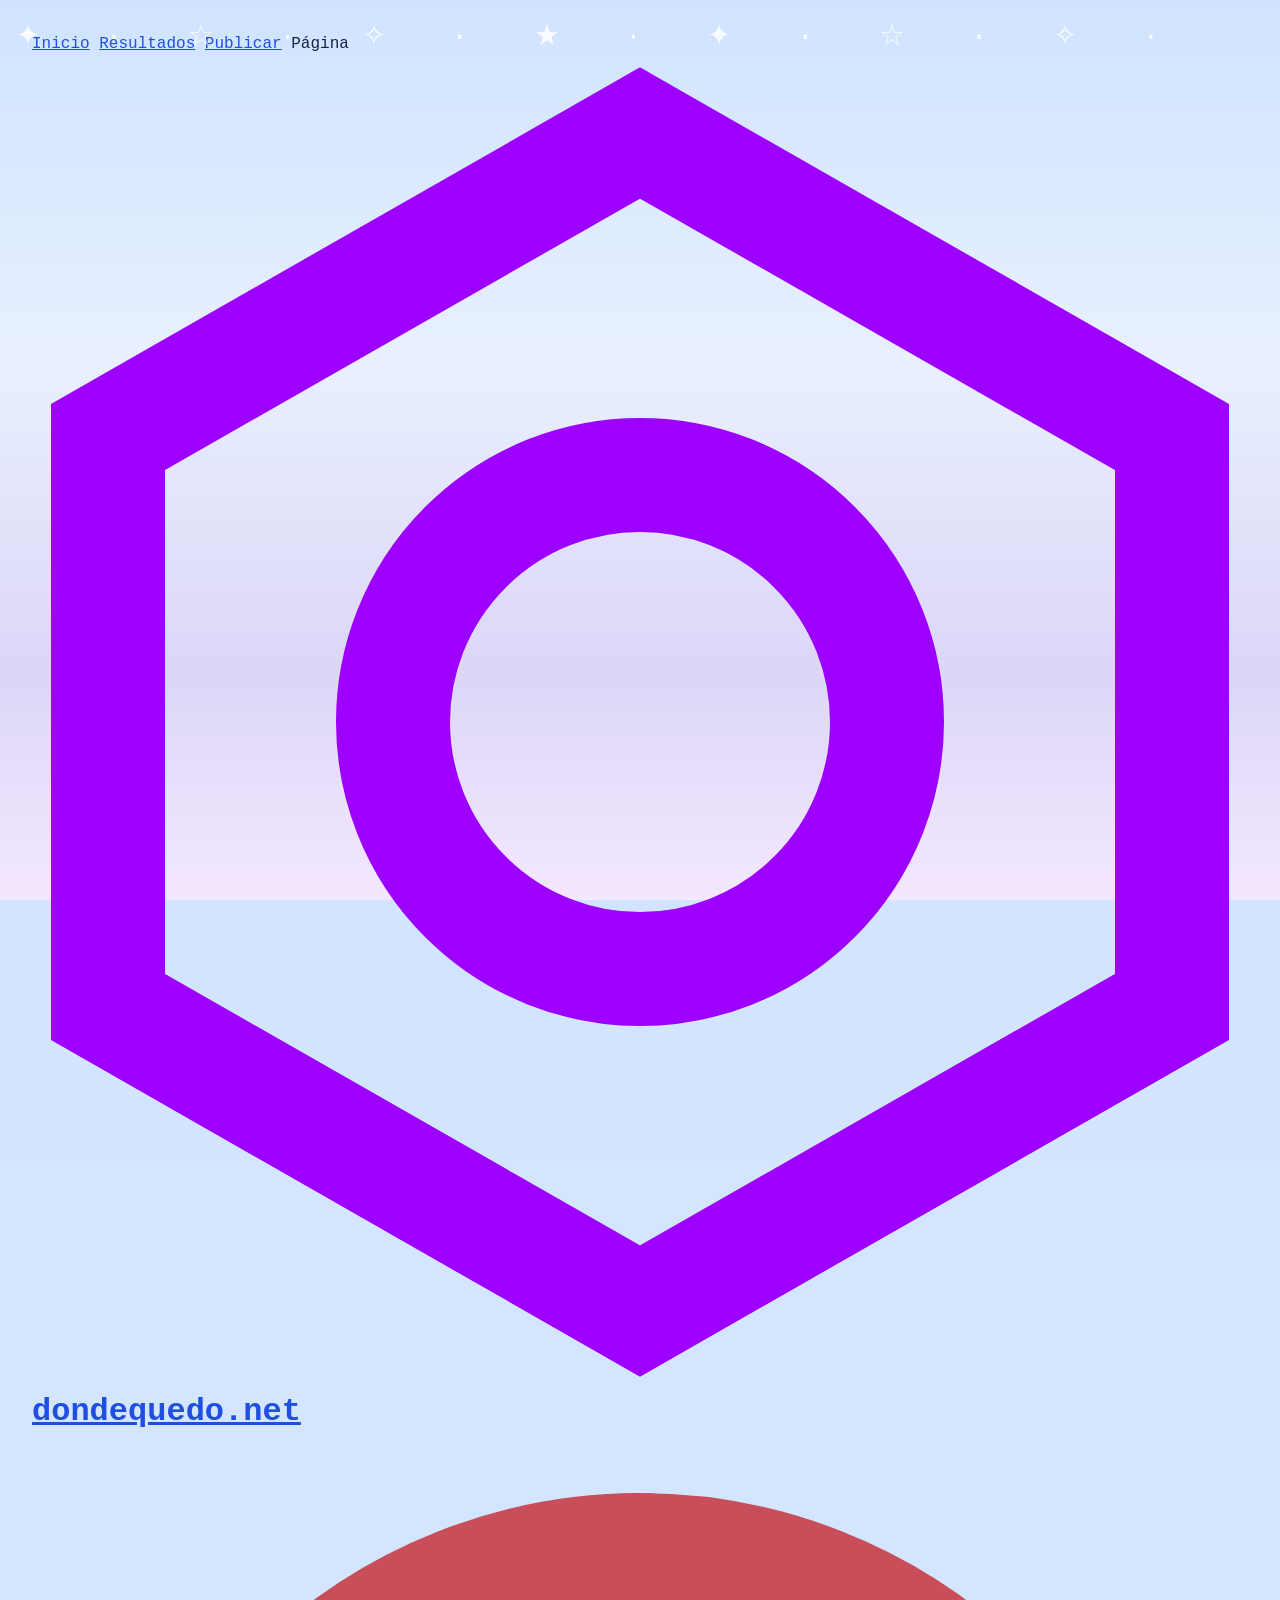
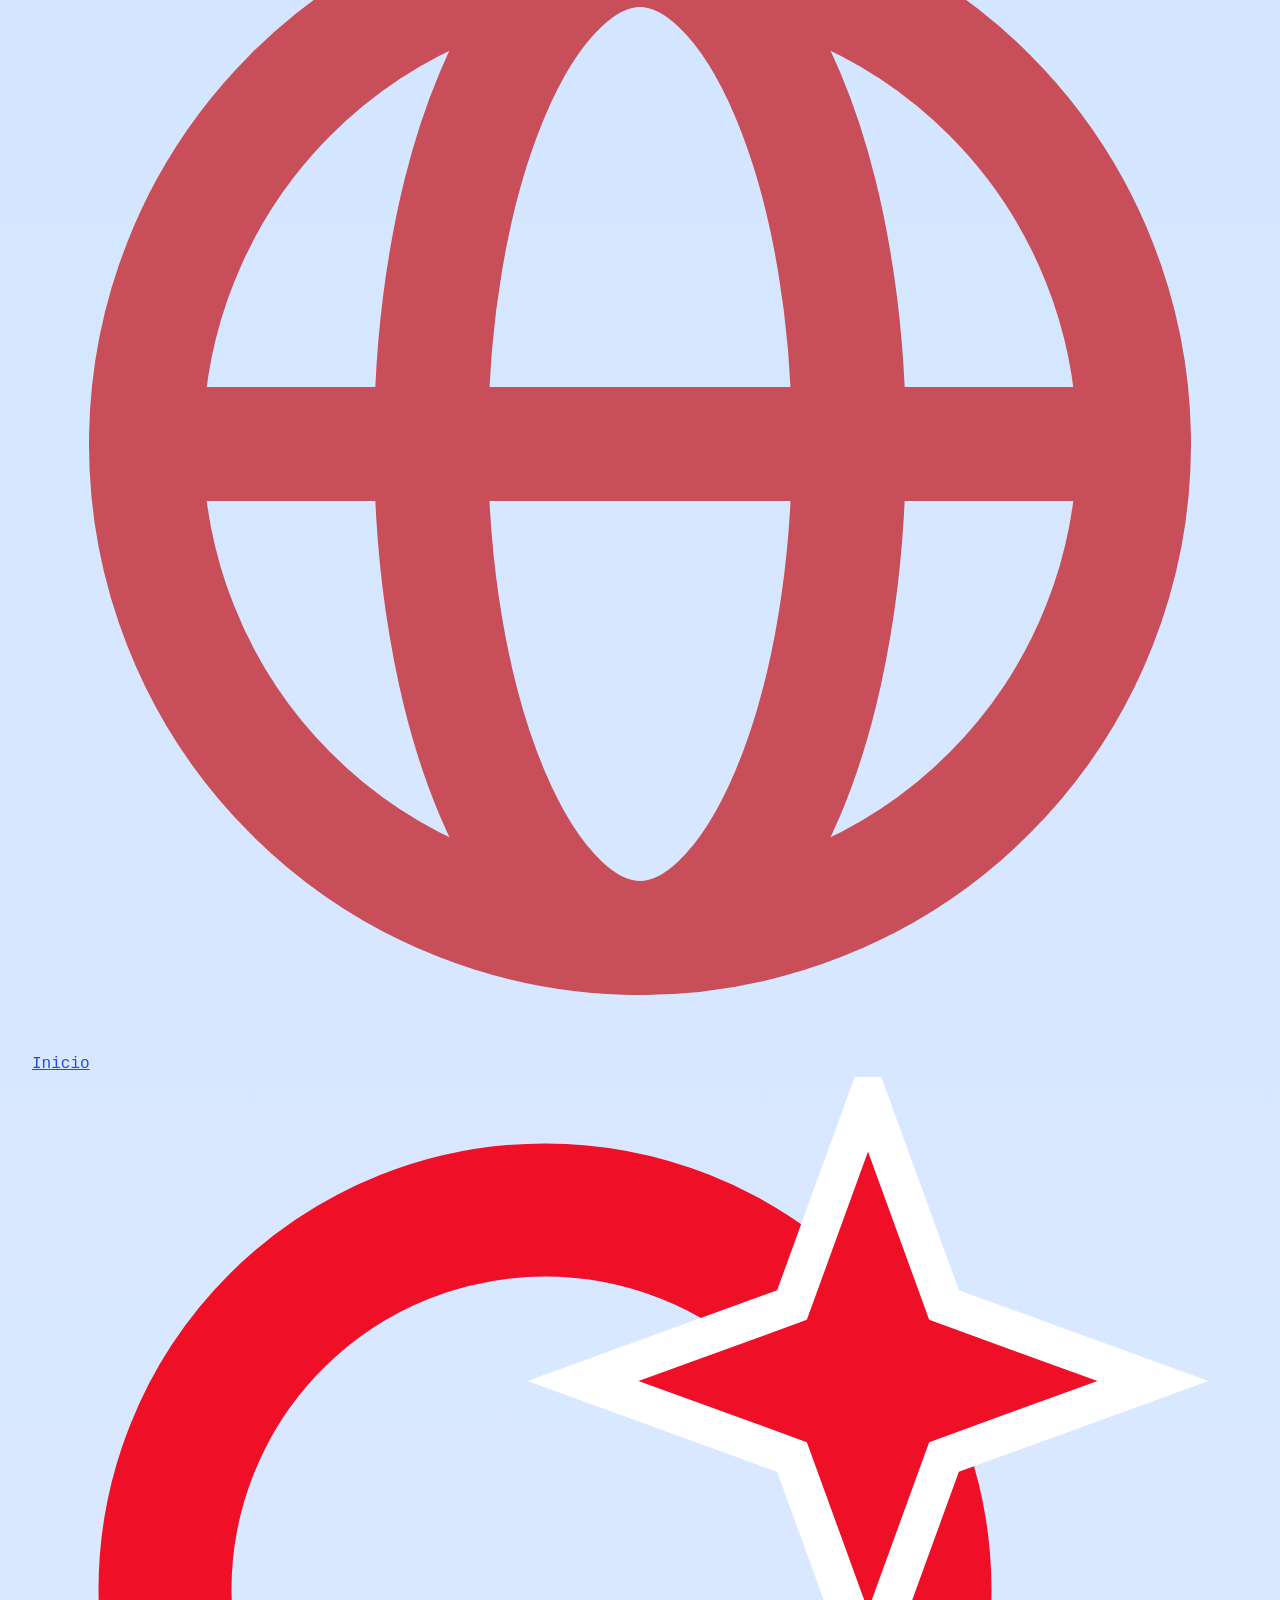
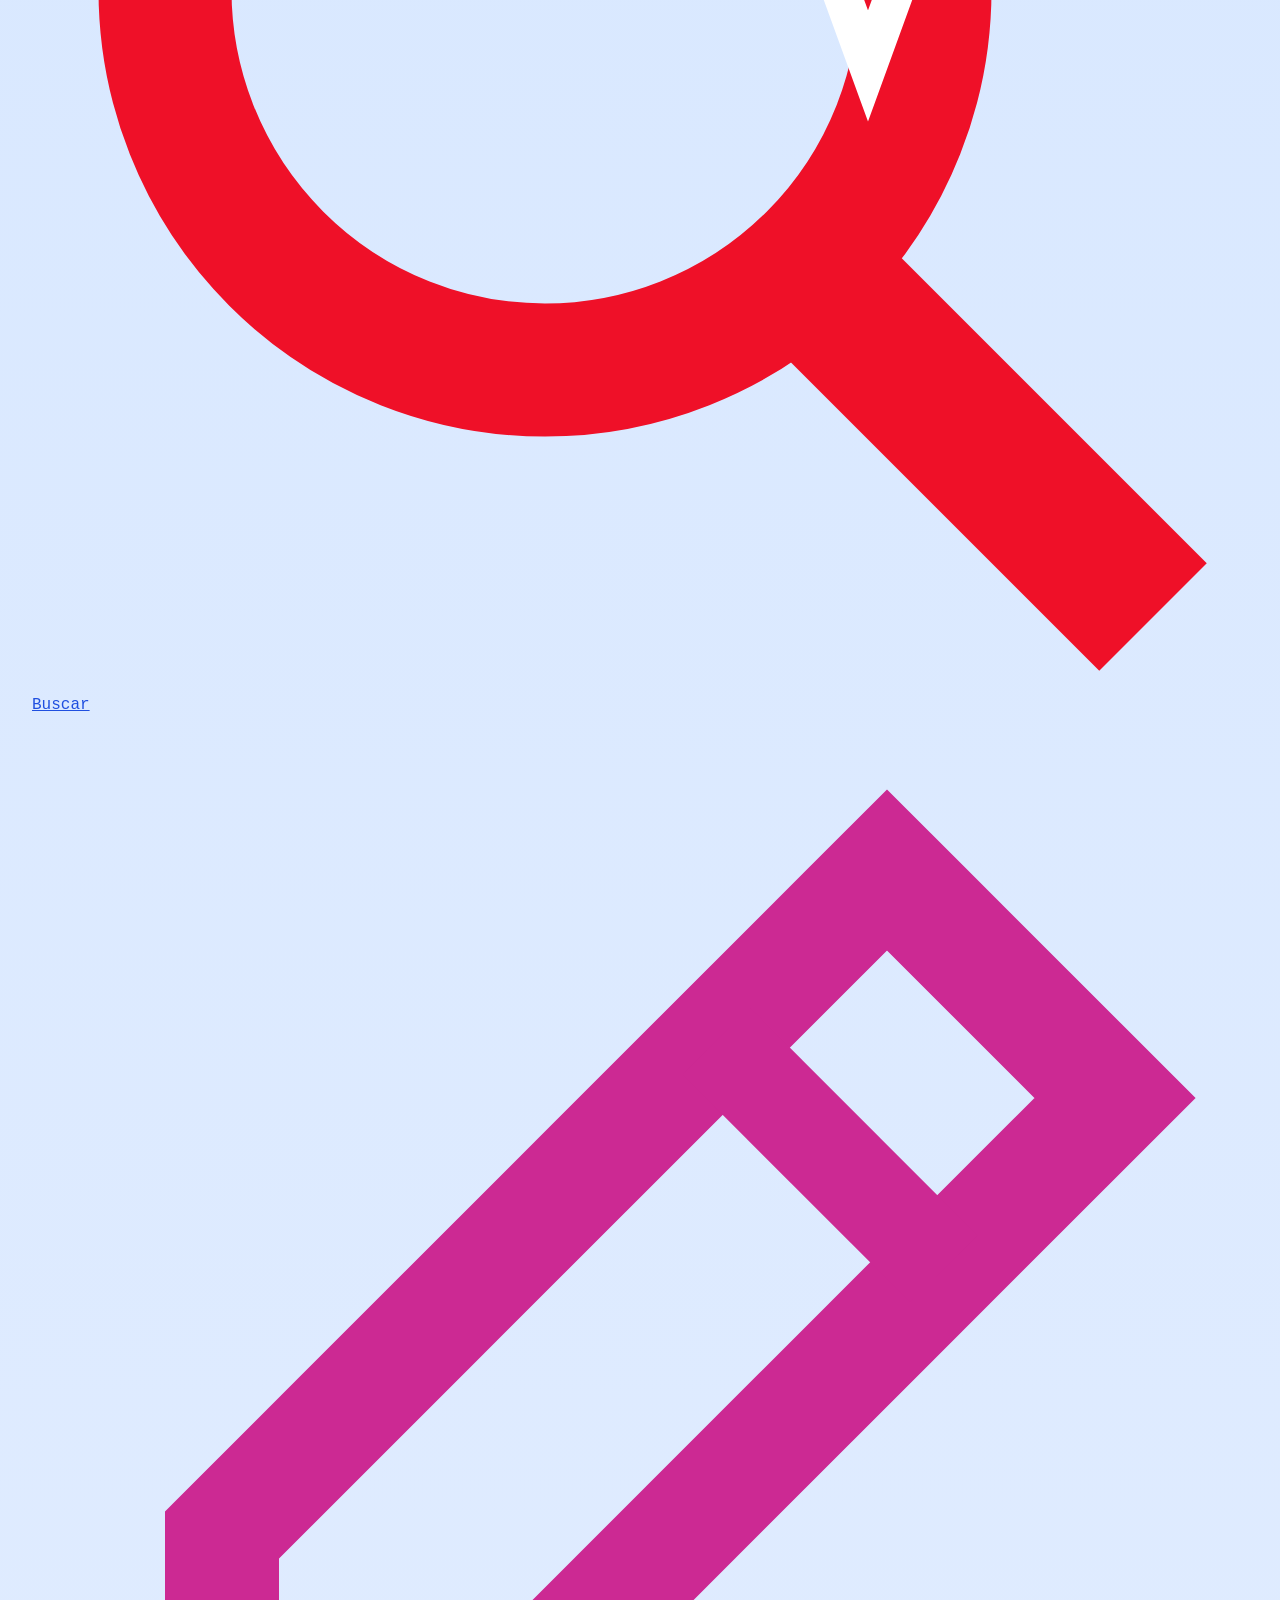
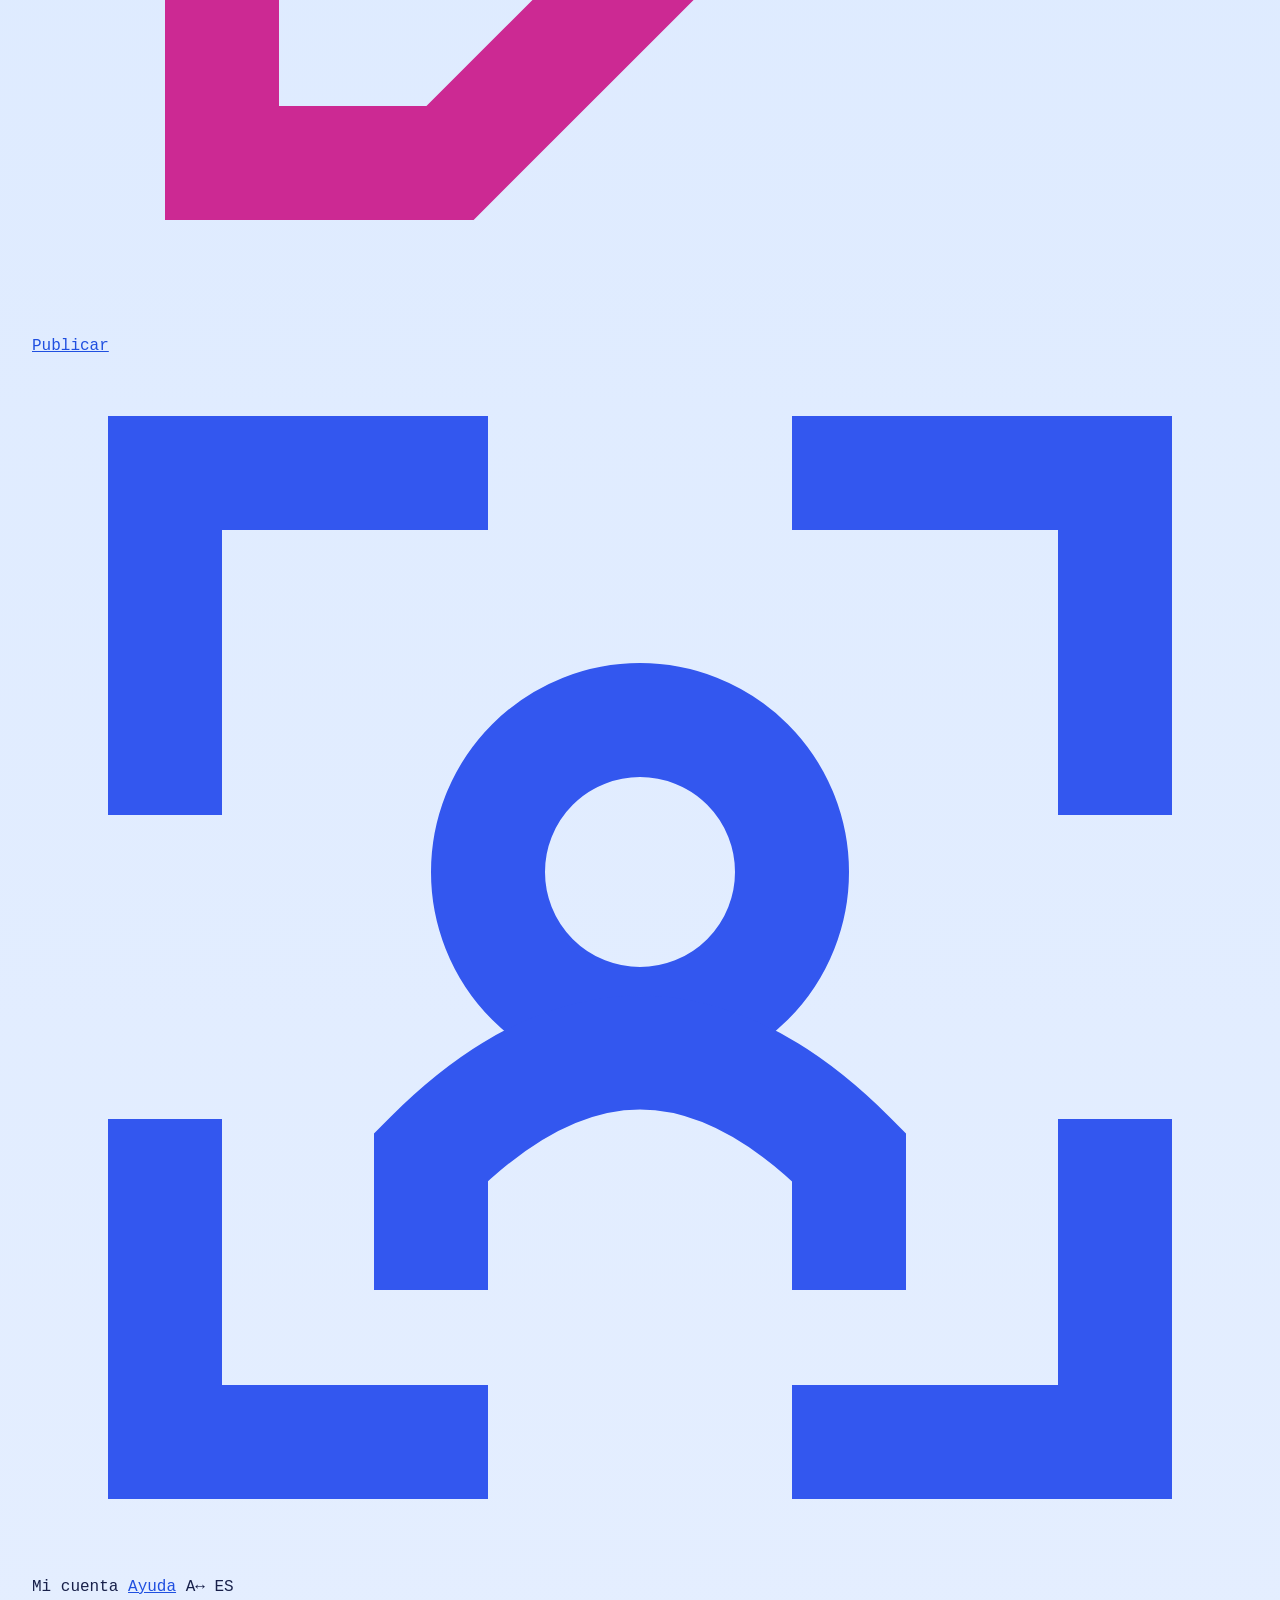
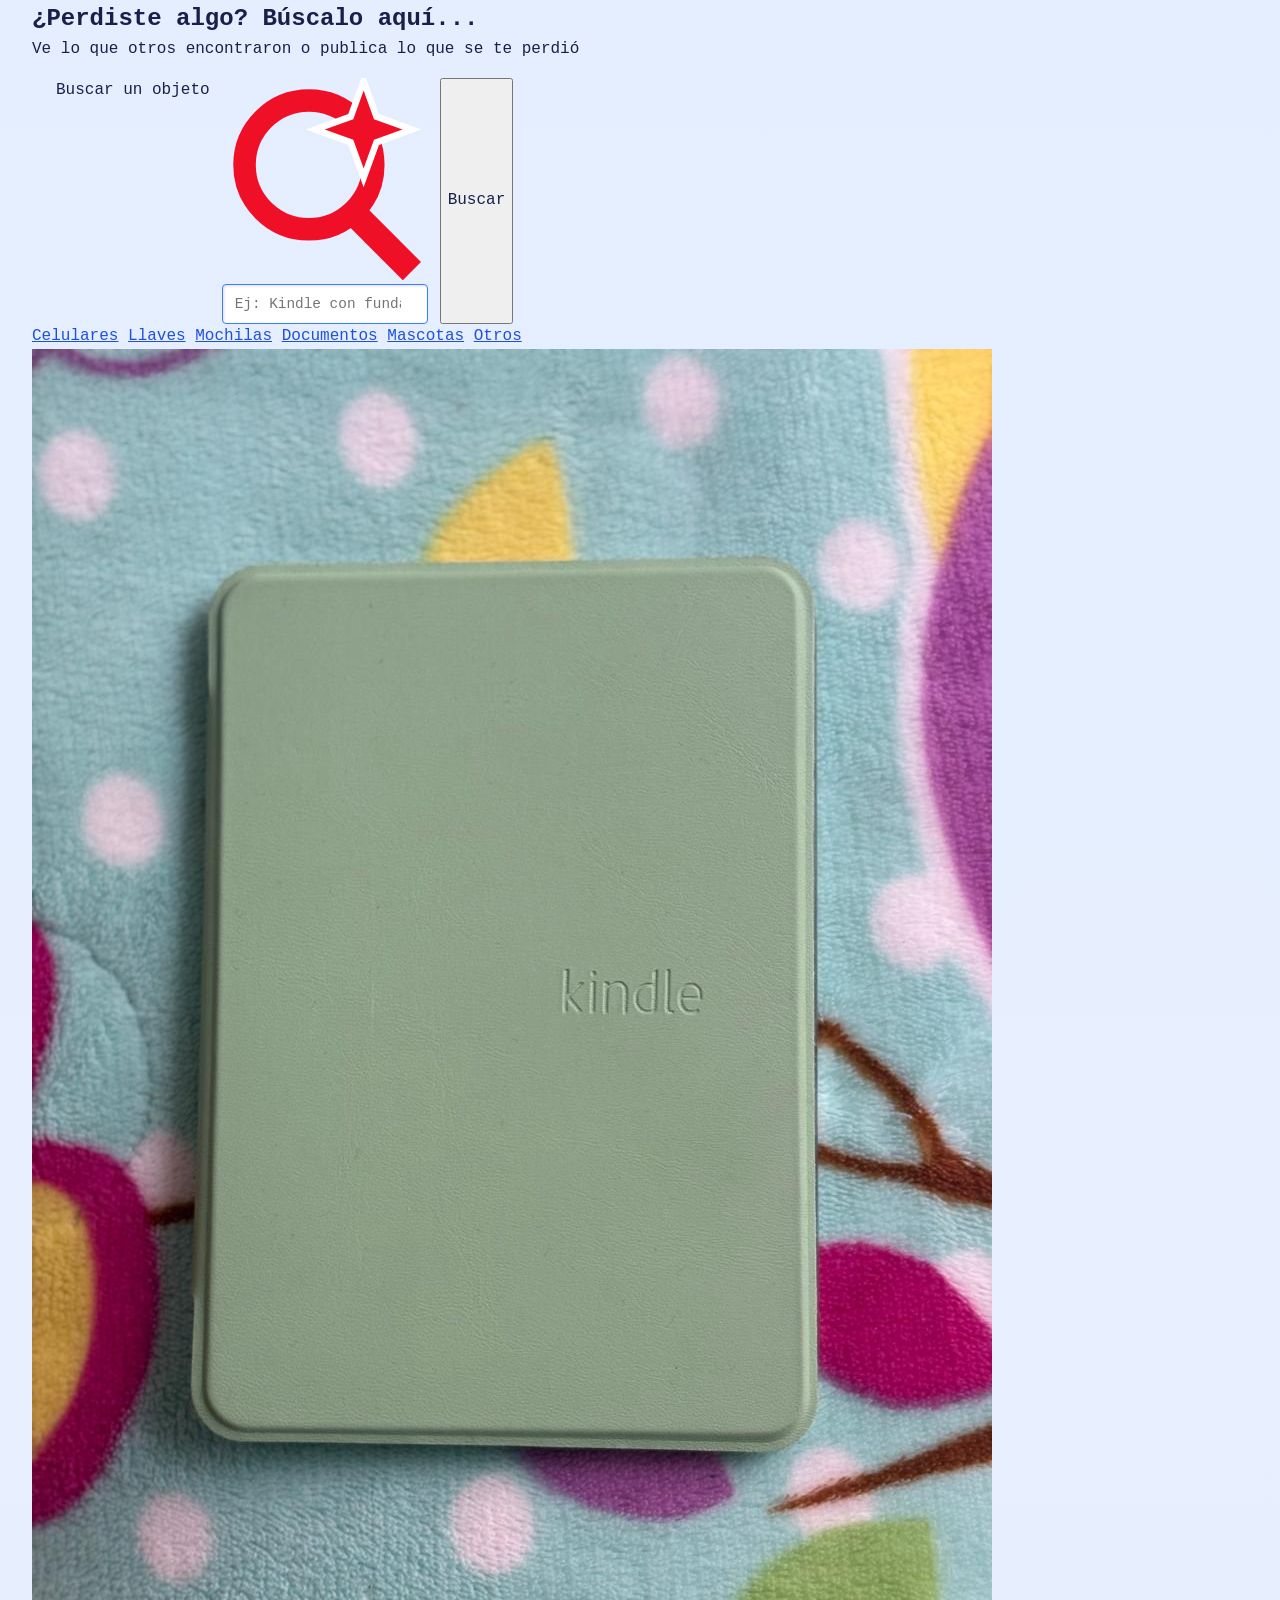
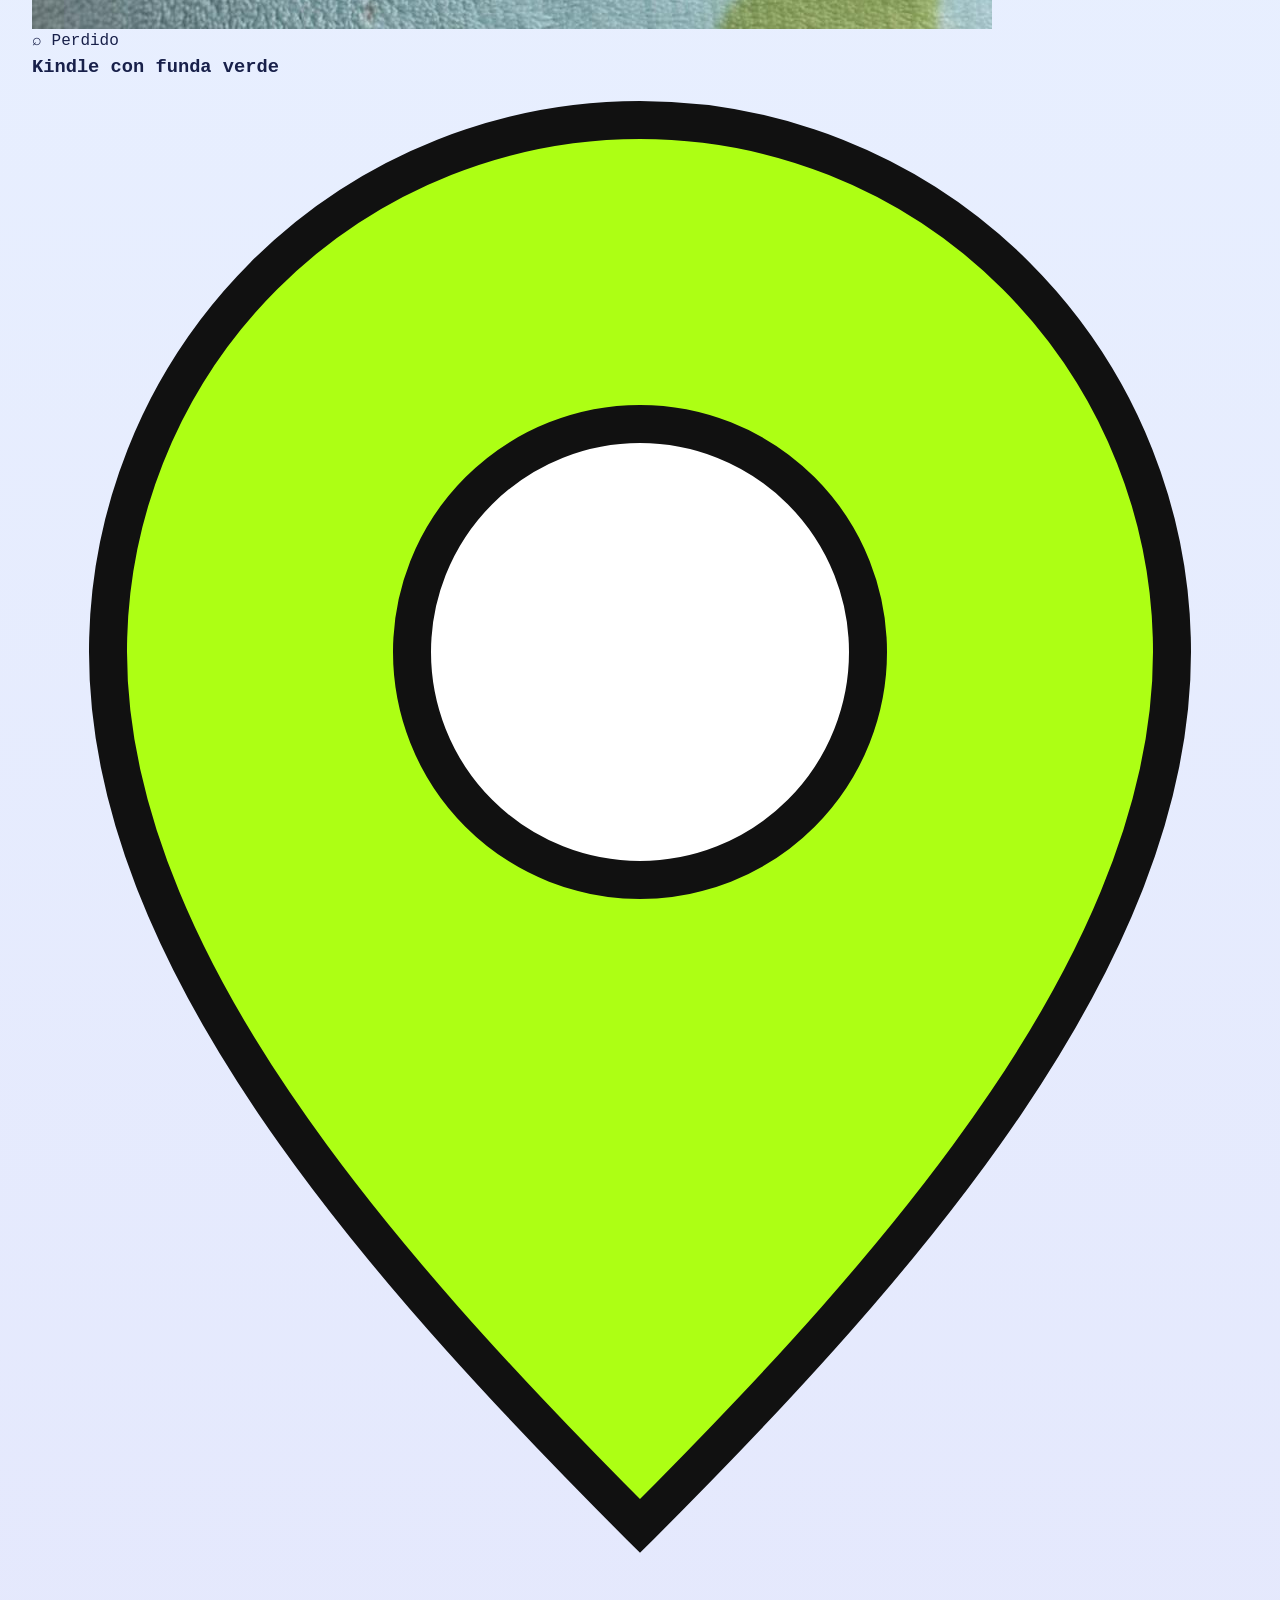
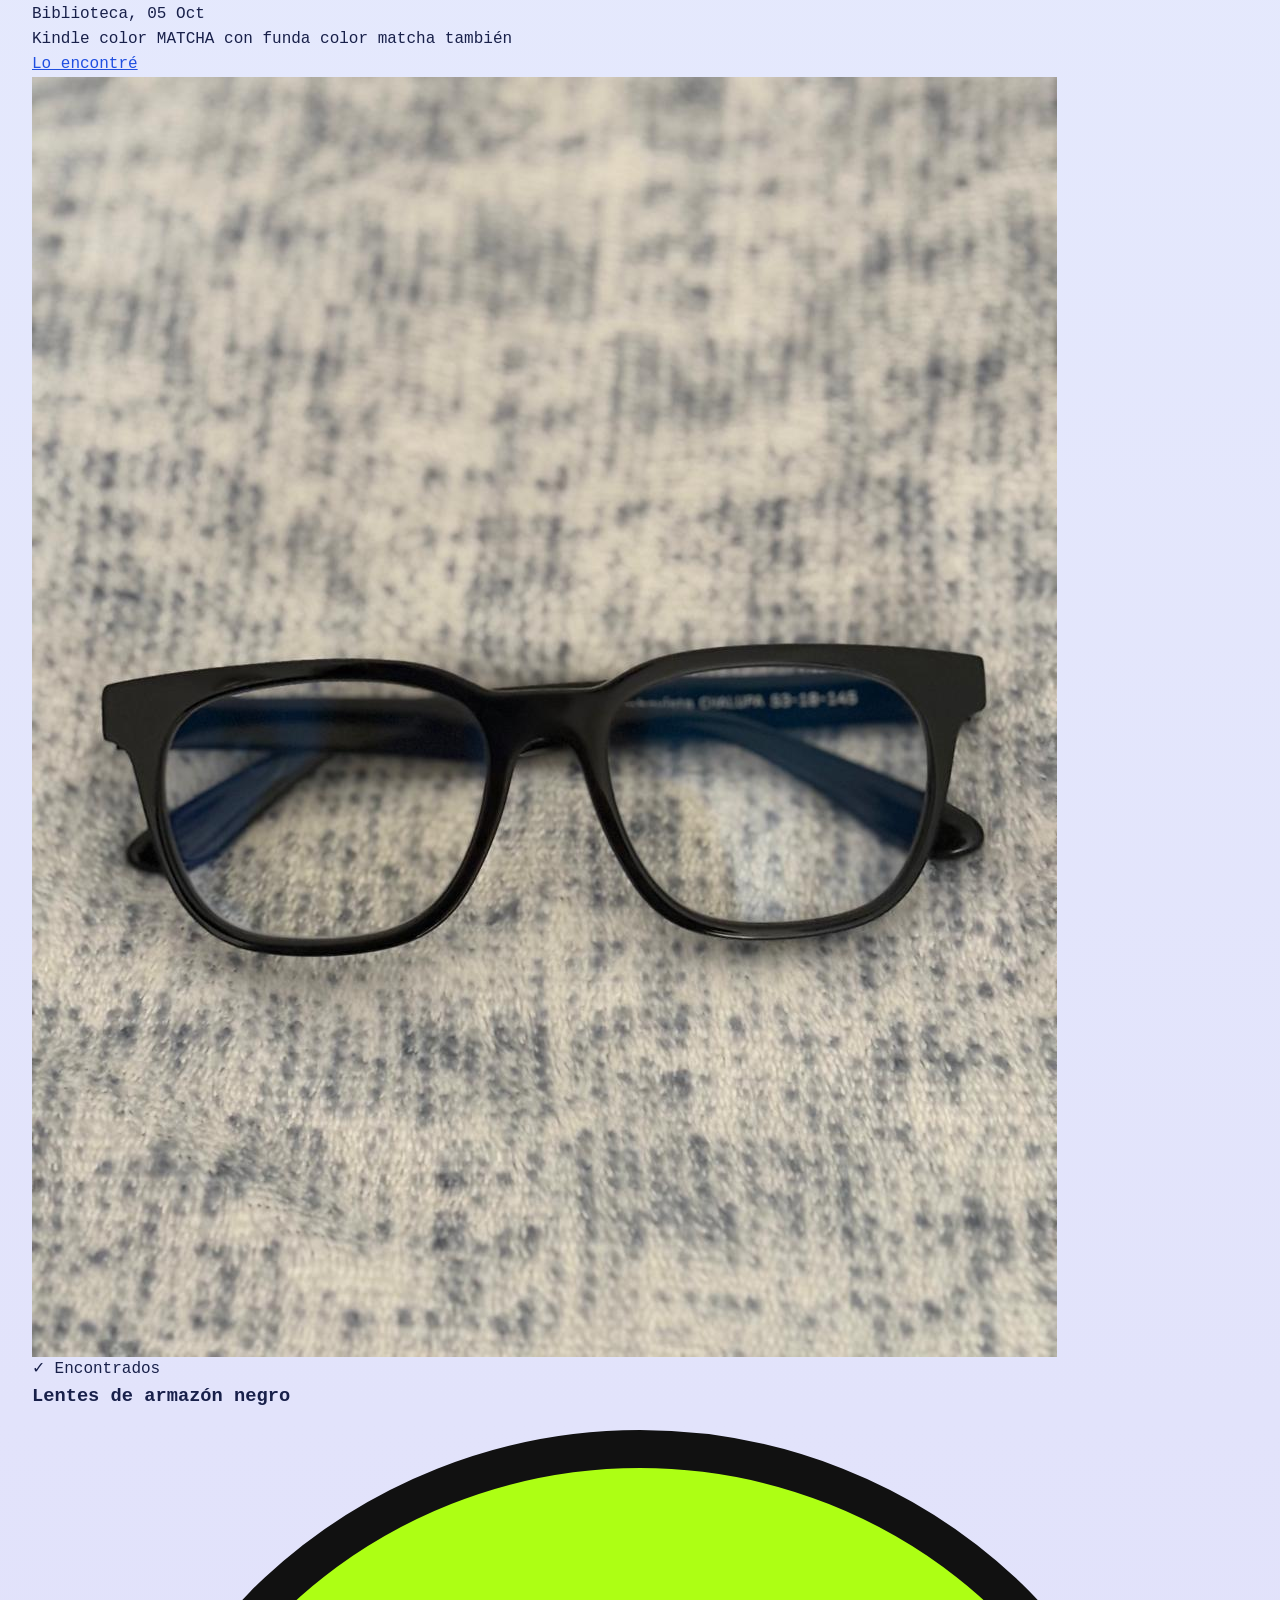
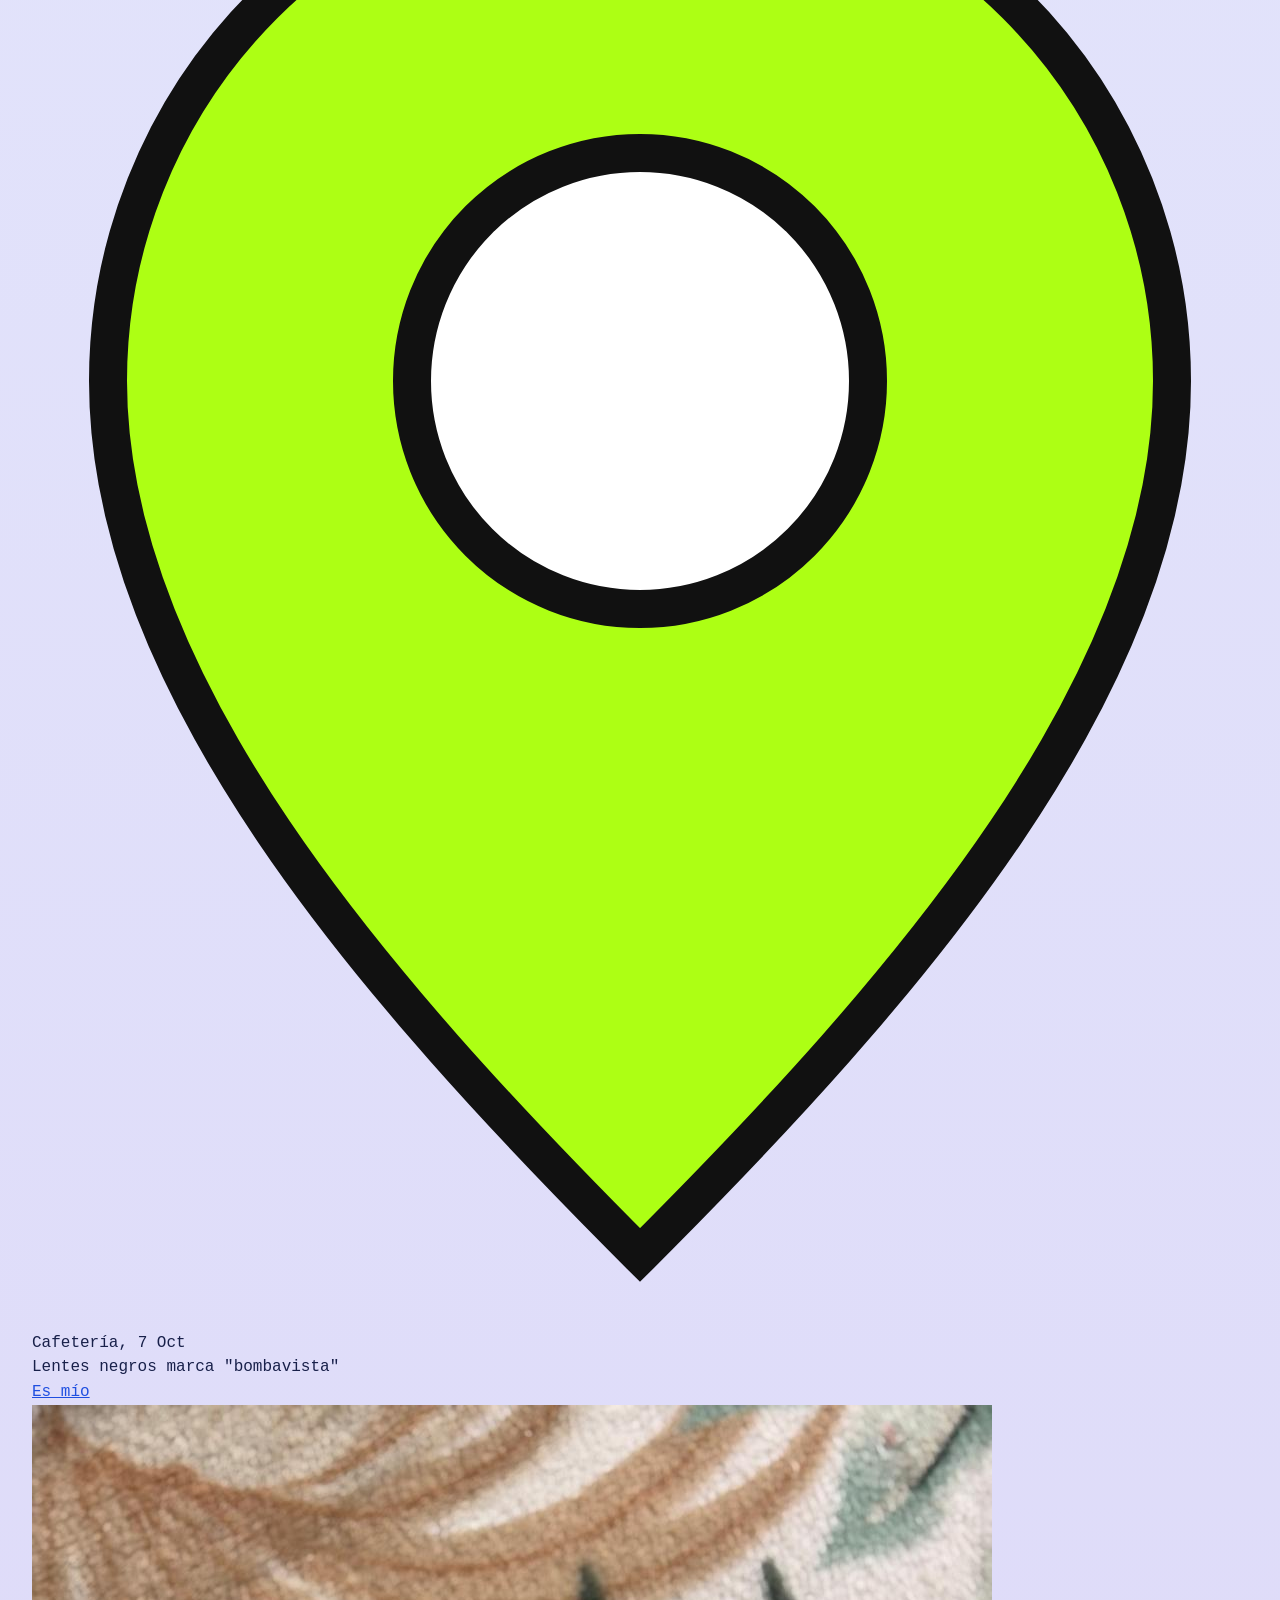
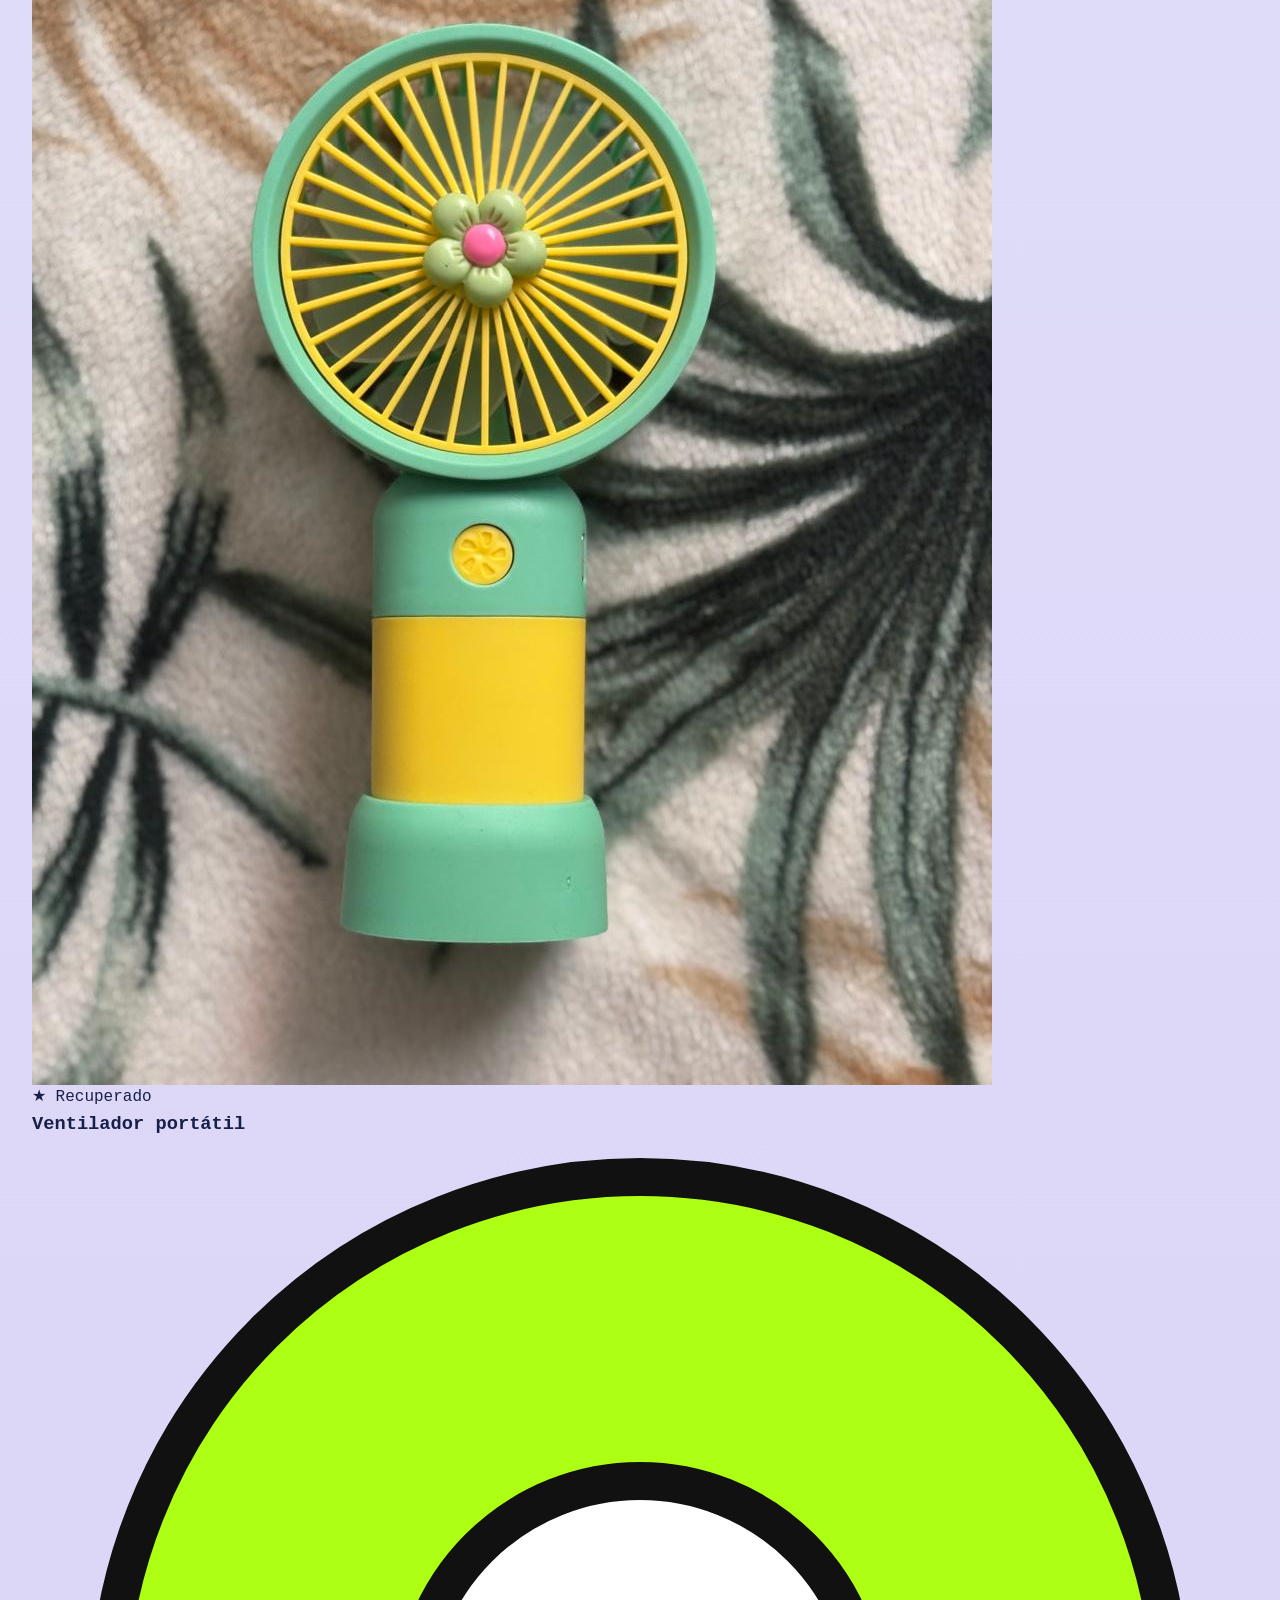
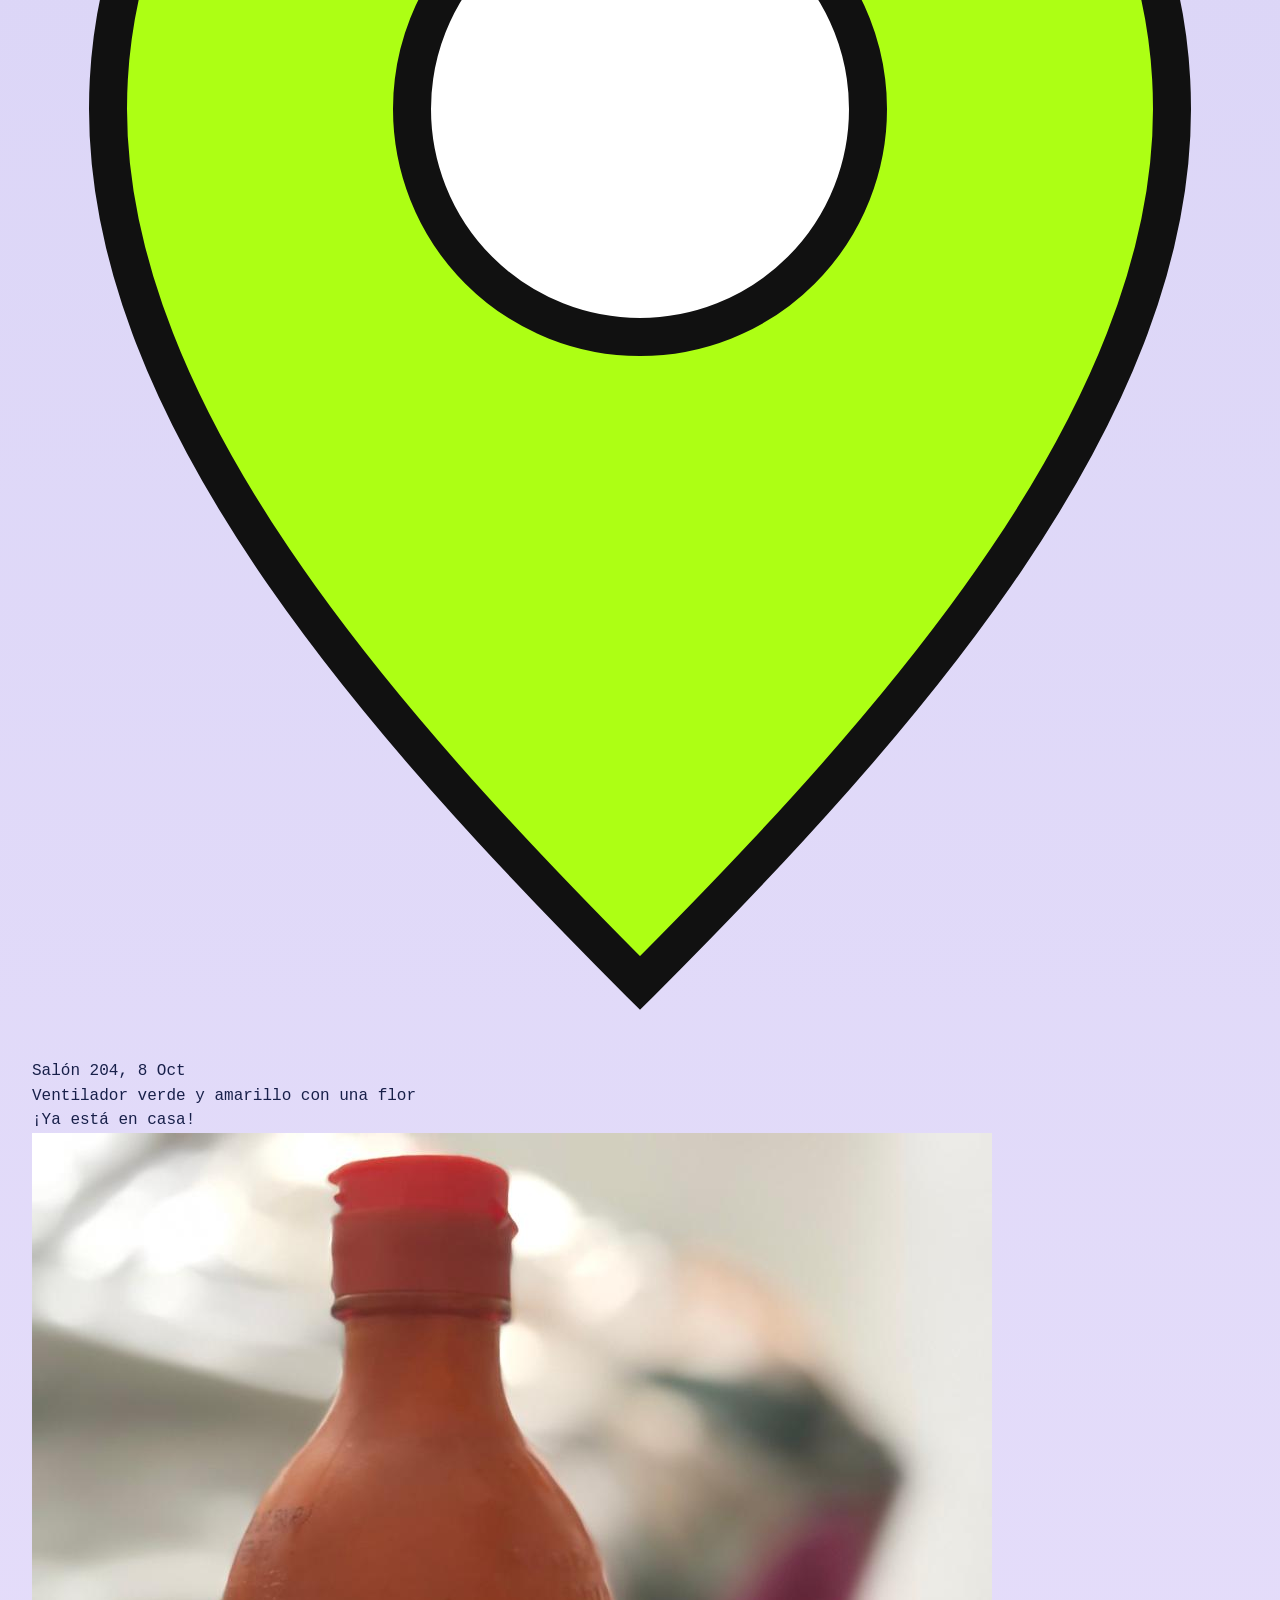
==== commit 14e1c9a2: "HTML de cosas perdidas" ====
--- a/Tarea01/index.html
+++ b/Tarea01/index.html
@@ -1,502 +1,178 @@
 <!DOCTYPE html>
 <html lang="es">
 <head>
-  <meta charset="UTF-8">
-  <meta name="viewport" content="width=device-width, initial-scale=1.0">
-  <title>Objetos Perdidos FC — Portal de la comunidad</title>
-  <meta name="description" content="Portal comunitario de objetos perdidos y encontrados de la Facultad de Ciencias, UNAM.">
-  <link rel="preconnect" href="https://fonts.googleapis.com">
-  <link rel="preconnect" href="https://fonts.gstatic.com" crossorigin>
-  <link href="https://fonts.googleapis.com/css2?family=VT323&family=Space+Mono:ital,wght@0,400;0,700;1,400&display=swap" rel="stylesheet">
-  <link rel="stylesheet" href="styles.css?v=8">
+    <meta charset="UTF-8">
+    <meta name="viewport" content="width=device-width, initial-scale=1.0">
+    <title>Dondequedo.net - Objetos perdidos</title>
+    <link rel="stylesheet" href="styles.css">
 </head>
 <body>
+    <div class="pestanas">
+        <a href="#inicio" class="pestana-inicio">Inicio</a>
+        <a href="#objetos">Resultados</a>
+        <a href="#publicar">Publicar</a>
+        <span>Página</span>
+    </div>
 
-  <a class="skip-link" href="#contenido">Saltar al contenido principal</a>
-
-  <!-- ══════════ VENTANA PRINCIPAL ══════════ -->
-  <div class="portal">
-
-    <!-- ── Barra de título de la ventana ── -->
-    <header class="portal-header">
-      <div class="window-bar">
-        <p class="window-bar-title">
-          <span class="window-icon" aria-hidden="true">✦</span>
-          Objetos Perdidos FC — Portal de la comunidad
-        </p>
-        <div class="window-controls" aria-hidden="true">
-          <span class="w-btn">_</span>
-          <span class="w-btn">▢</span>
-          <span class="w-btn w-btn--close">✕</span>
-        </div>
-      </div>
-
-      <!-- ── Barra de menú ── -->
-      <nav class="menu-bar" aria-label="Menú del sistema">
-        <ul>
-          <li><a href="#">Archivo</a></li>
-          <li><a href="#">Editar</a></li>
-          <li><a href="#">Ver</a></li>
-          <li><a href="#">Favoritos</a></li>
-          <li><a href="#">Herramientas</a></li>
-          <li><a href="#">Ayuda</a></li>
-        </ul>
-      </nav>
-
-      <!-- ── Título grande ── -->
-      <div class="hero-title">
-        <div>
-          <p class="hero-tag">☆ Facultad de Ciencias · UNAM ☆</p>
-          <h1 class="hero-heading">OBJETOS PERDIDOS</h1>
-        </div>
-      </div>
-
-      <!-- ── Navegación por pestañas ── -->
-      <nav class="tab-nav" aria-label="Navegación principal">
-        <ul>
-          <li><a class="tab tab--activa" href="#" aria-current="page">Inicio</a></li>
-          <li><a class="tab" href="#feed">Objetos perdidos</a></li>
-          <li><a class="tab" href="#feed">Objetos encontrados</a></li>
-          <li><a class="tab" href="#reportar">Publicar reporte</a></li>
-          <li><a class="tab" href="#">Ayuda / FAQ</a></li>
-        </ul>
-      </nav>
-
-      <!-- ── Ticker de novedades ── -->
-      <div class="ticker" aria-label="Novedades">
-        <span class="ticker-label">NOVEDADES</span>
-        <div class="ticker-viewport">
-          <div class="ticker-track">
-            <p class="ticker-text">
-              ✦ 2 reportes recientes &nbsp;|&nbsp; ¿Encontraste algo? Publícalo aquí
-              &nbsp;✦&nbsp; Termo recuperado en Cafetería — ¡gracias por reportar!
-              &nbsp;★&nbsp; Recuerda verificar al propietario antes de entregar
-              &nbsp;✦&nbsp; Llaves encontradas en Edificio Amoxcalli esperan dueño ★
-            </p>
-            <p class="ticker-text" aria-hidden="true">
-              ✦ 2 reportes recientes &nbsp;|&nbsp; ¿Encontraste algo? Publícalo aquí
-              &nbsp;✦&nbsp; Termo recuperado en Cafetería — ¡gracias por reportar!
-              &nbsp;★&nbsp; Recuerda verificar al propietario antes de entregar
-              &nbsp;✦&nbsp; Llaves encontradas en Edificio Amoxcalli esperan dueño ★
-            </p>
-          </div>
-        </div>
-      </div>
+    <header id="inicio">
+        <a class="marca" href="#inicio">
+            <img class="logo" src="imagenes/logo.svg" alt="">
+            <h1>dondequedo.net</h1>
+        </a>
+        <nav aria-label="Navegación principal">
+            <a href="#inicio"><img class="icono" src="imagenes/inicio.svg" alt="">Inicio</a>
+            <a href="#buscar"><img class="icono" src="imagenes/buscar.svg" alt="">Buscar</a>
+            <a href="#publicar"><img class="icono" src="imagenes/publicar.svg" alt="">Publicar</a>
+            <span class="cuenta"><img class="icono" src="imagenes/cuenta.svg" alt="">Mi cuenta</span>
+            <a href="#ayuda"><span class="robot robot-menu" aria-hidden="true"></span>Ayuda</a>
+            <span class="idioma"><span aria-hidden="true">A↔</span> ES</span>
+        </nav>
     </header>
 
-    <!-- ══════════ CUERPO: 3 COLUMNAS ══════════ -->
-    <div class="layout">
+    <main>
+        <section id="buscar" class="principal">
+            <h2>¿Perdiste algo? Búscalo aquí...</h2>
+            <p>Ve lo que otros encontraron o publica lo que se te perdió</p>
 
-      <!-- ── Columna izquierda ── -->
-      <aside class="col-izq" aria-label="Barra lateral">
-        <section class="panel">
-          <h2 class="panel-title">:: Navegación ::</h2>
-          <ul class="panel-list">
-            <li><a href="#">» Inicio</a></li>
-            <li><a href="#buscar">» Buscar objeto</a></li>
-            <li><a href="#feed">» Perdidos</a></li>
-            <li><a href="#feed">» Encontrados</a></li>
-            <li><a href="#reportar">» Publicar reporte</a></li>
-            <li><a href="#">» Preguntas frecuentes</a></li>
-          </ul>
+            <!--  el buscador no funciona,  solo lleva a las tarjetas -->
+            <form class="buscador" action="#objetos" method="get">
+                <label for="busqueda" class="solo-lectura">Buscar un objeto</label>
+                <div class="campo-busqueda">
+                    <img src="imagenes/buscar.svg" alt="">
+                    <input type="search" id="busqueda" name="busqueda" placeholder="Ej: Kindle con funda">
+                </div>
+                <button class="boton boton-buscar" type="submit">Buscar</button>
+            </form>
+
+            <div class="categorias" aria-label="Categorías de objetos">
+                <a class="celulares" href="#objetos">Celulares</a>
+                <a class="llaves" href="#objetos">Llaves</a>
+                <a class="mochilas" href="#objetos">Mochilas</a>
+                <a class="documentos" href="#objetos">Documentos</a>
+                <a class="mascotas" href="#objetos">Mascotas</a>
+                <a class="otros" href="#objetos">Otros</a>
+            </div>
         </section>
 
-        <section class="panel">
-          <h2 class="panel-title">:: Categorías ::</h2>
-          <ul class="panel-list">
-            <li><a href="#feed">[+] Mochilas <span class="count">(2)</span></a></li>
-            <li><a href="#feed">[+] Electrónicos <span class="count">(4)</span></a></li>
-            <li><a href="#feed">[+] Documentos <span class="count">(1)</span></a></li>
-            <li><a href="#feed">[+] Ropa <span class="count">(3)</span></a></li>
-            <li><a href="#feed">[+] Llaves <span class="count">(2)</span></a></li>
-            <li><a href="#feed">[+] Otros objetos <span class="count">(5)</span></a></li>
-          </ul>
+        <section id="objetos" aria-label="Objetos reportados">
+            <div class="tarjetas">
+                <article class="tarjeta" id="objeto-kindle">
+                    <div class="foto foto-morada">
+                        <img src="imagenes/kindle.jpg" alt="Kindle matcha">
+                    </div>
+                    <div class="contenido-tarjeta">
+                        <span class="estado perdido">⌕ Perdido</span>
+                        <h3>Kindle con funda verde</h3>
+                        <p class="ubicacion"><img src="imagenes/ubicacion.svg" alt="">Biblioteca, <time datetime="2026-10-05">05 Oct</time></p>
+                        <p class="descripcion">Kindle color MATCHA con funda color matcha también</p>
+                        <a class="boton boton-tarjeta" href="#publicar">Lo encontré</a>
+                    </div>
+                </article>
+
+                <article class="tarjeta" id="objeto-lentes">
+                    <div class="foto foto-naranja">
+                        <img src="imagenes/lentes.jpg" alt="Lentes negros">
+                    </div>
+                    <div class="contenido-tarjeta">
+                        <span class="estado encontrado">✓ Encontrados</span>
+                        <h3>Lentes de armazón negro</h3>
+                        <p class="ubicacion"><img src="imagenes/ubicacion.svg" alt="">Cafetería, <time datetime="2026-10-07">7 Oct</time></p>
+                        <p class="descripcion">Lentes negros marca "bombavista"</p>
+                        <a class="boton boton-tarjeta" href="#publicar">Es mío</a>
+                    </div>
+                </article>
+                <article class="tarjeta" id="objeto-ventilador">
+                    <div class="foto foto-rosa">
+                        <img src="imagenes/ventilador.jpg" alt="Ventilador portátil verde y amarillo con una flor en el centro">
+                    </div>
+                    <div class="contenido-tarjeta">
+                        <span class="estado recuperado">★ Recuperado</span>
+                        <h3>Ventilador portátil</h3>
+                        <p class="ubicacion"><img src="imagenes/ubicacion.svg" alt="">Salón 204, <time datetime="2026-10-08">8 Oct</time></p>
+                        <p class="descripcion">Ventilador verde y amarillo con una flor</p>
+                        <span class="objeto-entregado">¡Ya está en casa!</span>
+                    </div>
+                </article>
+
+                <article class="tarjeta" id="objeto-salsa">
+                    <div class="foto foto-verde">
+                        <img src="imagenes/salsa.jpg" alt="Botella de salsa valentina">
+                    </div>
+                    <div class="contenido-tarjeta">
+                        <span class="estado perdido">⌕ Perdida</span>
+                        <h3>Salsa Valentina</h3>
+                        <p class="ubicacion"><img src="imagenes/ubicacion.svg" alt="">Cafetería, <time datetime="2026-10-6">6 Oct</time></p>
+                        <p class="descripcion">Botella de salsa valentina</p>
+                        <a class="boton boton-tarjeta" href="#publicar">Lo encontré</a>
+                    </div>
+                </article>
+            </div>
         </section>
 
-        <section class="panel">
-          <h2 class="panel-title">:: Enlaces útiles ::</h2>
-          <ul class="panel-list">
-            <li><a href="#">» Biblioteca FC</a></li>
-            <li><a href="#">» Servicios escolares</a></li>
-            <li><a href="#">» Seguridad campus</a></li>
-          </ul>
-          <p class="panel-note">¡Cuida tus cosas! ♡</p>
+        <section id="publicar" class="publicacion">
+            <h2>Publicar un objeto</h2>
+            <form class="formulario" action="#publicar" method="get">
+                <div class="campo">
+                    <label for="nombre">Nombre del objeto *</label>
+                    <input type="text" id="nombre" name="objeto" placeholder="Ej: lentes negros" required>
+                </div>
+                <div class="campo">
+                    <label for="estado">Estado *</label>
+                    <select id="estado" name="estado" required>
+                        <option value="">Selecciona una opción</option>
+                        <option value="perdido">Perdido</option>
+                        <option value="encontrado">Encontrado</option>
+                        <option value="recuperado">Recuperado</option>
+                    </select>
+                </div>
+                <div class="campo">
+                    <label for="lugar">Lugar *</label>
+                    <input type="text" id="lugar" name="lugar" placeholder="Ej: Biblioteca" required>
+                </div>
+                <div class="campo">
+                    <label for="fecha">Fecha *</label>
+                    <input type="date" id="fecha" name="fecha" required>
+                </div>
+                <div class="campo campo-completo">
+                    <label for="descripcion">Descripción *</label>
+                    <textarea id="descripcion" name="descripcion" rows="3" placeholder="¿Cómo es el objeto?" required></textarea>
+                </div>
+                <div class="acciones-formulario">
+                    <button class="boton boton-publicar" type="submit">Publicar</button>
+                    <button class="boton boton-limpiar" type="reset">Limpiar</button>
+                </div>
+                <p class="aviso-formulario">El forms es solo una muestra de la interfaz, no guarda datos</p>
+            </form>
         </section>
 
-        <section class="panel panel--pixel">
-          <p class="pixel-box">[ FC · WEB ]</p>
-          <p class="panel-note">Todos podemos ayudar ★</p>
-        </section>
-      </aside>
+        <!-- el robotsito es solo  parte del diseño así que no sirve -->
+        <aside id="ayuda" class="ayuda" aria-label="Ayuda decorativa">
+            <div class="saludo">
+                <span class="robot" aria-hidden="true"></span>
+                <p>¡Holisss! ¿Te ayudo?</p>
+            </div>
+            <div class="chat">
+                <input type="text" placeholder="Escribir aquí" aria-label="Chat decorativo, no disponible" disabled>
+                <button class="boton boton-enviar" type="button" disabled>Enviar</button>
+            </div>
+        </aside>
+    </main>
 
-      <!-- ── Columna central ── -->
-      <main class="col-centro" id="contenido">
-
-        <!-- Hero / bienvenida -->
-        <section class="bienvenida panel">
-          <h2 class="panel-title">:: Bienvenida ::</h2>
-          <div class="bienvenida-body">
-            <p class="bienvenida-texto">
-              ¿Perdiste algo en la facultad? ¿Encontraste un objeto sin dueño?
-              Este es el punto de encuentro de la comunidad de Ciencias para
-              reportar, buscar y devolver objetos perdidos.
-              <span class="cursor" aria-hidden="true">▌</span>
-            </p>
-            <ul class="stats">
-              <li class="stat stat--perdido"><strong>12</strong> <span>perdidos</span></li>
-              <li class="stat stat--encontrado"><strong>8</strong> <span>encontrados</span></li>
-              <li class="stat stat--recuperado"><strong>5</strong> <span>recuperados</span></li>
-            </ul>
-            <div class="bienvenida-acciones">
-              <a class="btn btn--primario" href="#reportar">★ Publicar reporte</a>
-              <a class="btn btn--secundario" href="#buscar">Buscar objeto</a>
-            </div>
-          </div>
-        </section>
-
-        <!-- Buscador + feed -->
-        <section class="feed" id="buscar" aria-label="Buscador y reportes">
-          <h2 class="panel-title panel-title--wide">:: Buscador de objetos ::</h2>
-
-          <form class="buscador" action="#" method="get">
-            <label class="sr-only" for="q">Buscar objeto por nombre o palabra clave</label>
-            <input type="search" id="q" name="q" placeholder="Buscar objeto…">
-            <label class="sr-only" for="cat">Categoría</label>
-            <select id="cat" name="cat">
-              <option value="">Todas las categorías</option>
-              <option>Mochilas</option>
-              <option>Electrónicos</option>
-              <option>Documentos</option>
-              <option>Ropa</option>
-              <option>Llaves</option>
-              <option>Otros objetos</option>
-            </select>
-            <button class="btn btn--primario" type="submit">Buscar</button>
-          </form>
-
-          <!-- Filtros por estado (CSS puro con radios + :has) -->
-          <fieldset class="filtros">
-            <legend>Filtrar por estado:</legend>
-            <input class="sr-only" type="radio" name="estado" id="f-todos" checked>
-            <label class="chip" for="f-todos">★ Todos</label>
-            <input class="sr-only" type="radio" name="estado" id="f-perdido">
-            <label class="chip chip--perdido" for="f-perdido">! Perdido</label>
-            <input class="sr-only" type="radio" name="estado" id="f-encontrado">
-            <label class="chip chip--encontrado" for="f-encontrado">✔ Encontrado</label>
-            <input class="sr-only" type="radio" name="estado" id="f-recuperado">
-            <label class="chip chip--recuperado" for="f-recuperado">♡ Recuperado</label>
-          </fieldset>
-
-          <h3 class="feed-subtitulo">Últimos reportes</h3>
-
-          <div class="feed-grid" id="feed">
-
-            <!-- 1 · Mochila PERDIDA -->
-            <article class="post post--perdido" data-estado="perdido" style="--i:0">
-              <div class="post-bar">
-                <span>Mochila negra</span>
-                <span class="post-bar-dots" aria-hidden="true">_ ▢ ✕</span>
-              </div>
-              <div class="post-body">
-                <header class="post-autor">
-                  <span class="avatar" aria-hidden="true">MG</span>
-                  <div>
-                    <p class="autor-nombre">Mariana G. <span class="handle">@mariana.g</span></p>
-                    <p class="post-tiempo"><time datetime="2026-09-20T14:00">hace 2 h</time></p>
-                  </div>
-                  <span class="badge badge--perdido">! Perdido</span>
-                </header>
-                <figure class="post-img">
-                  <img src="imagenes/mochila.jpg" alt="Mochila azul junto a un libro y una laptop sobre un escritorio" loading="lazy" width="800" height="600">
-                </figure>
-                <h4 class="post-titulo">Mochila negra</h4>
-                <ul class="post-info">
-                  <li><strong>Lugar:</strong> Biblioteca</li>
-                  <li><strong>Fecha:</strong> <time datetime="2026-09-20">20/09/2026</time></li>
-                  <li><strong>Descripción:</strong> Compartimento frontal gris, llavero de estrella.</li>
-                </ul>
-                <footer class="post-acciones">
-                  <button class="btn btn--fantasma" type="button">♡ 24</button>
-                  <button class="btn btn--fantasma" type="button">💬 6</button>
-                  <button class="btn btn--fantasma" type="button">↗ Compartir</button>
-                  <button class="btn btn--primario" type="button">¡Es mía!</button>
-                </footer>
-              </div>
-            </article>
-
-            <!-- 2 · Calculadora ENCONTRADA -->
-            <article class="post post--encontrado" data-estado="encontrado" style="--i:1">
-              <div class="post-bar">
-                <span>Calculadora científica</span>
-                <span class="post-bar-dots" aria-hidden="true">_ ▢ ✕</span>
-              </div>
-              <div class="post-body">
-                <header class="post-autor">
-                  <span class="avatar avatar--e" aria-hidden="true">DR</span>
-                  <div>
-                    <p class="autor-nombre">Diego R. <span class="handle">@diego.rmz</span></p>
-                    <p class="post-tiempo"><time datetime="2026-09-28T10:30">hace 3 d</time></p>
-                  </div>
-                  <span class="badge badge--encontrado">✔ Encontrado</span>
-                </header>
-                <figure class="post-img">
-                  <img src="imagenes/calculadora.jpg" alt="Calculadora sobre un escritorio junto a un teclado y notas adhesivas" loading="lazy" width="800" height="450">
-                </figure>
-                <h4 class="post-titulo">Calculadora científica</h4>
-                <ul class="post-info">
-                  <li><strong>Lugar:</strong> Edificio Tlahuizcalpan, salón 204</li>
-                  <li><strong>Fecha:</strong> <time datetime="2026-09-28">28/09/2026</time></li>
-                  <li><strong>Descripción:</strong> Gris, con nombre borrado en la tapa trasera.</li>
-                </ul>
-                <footer class="post-acciones">
-                  <button class="btn btn--fantasma" type="button">♡ 11</button>
-                  <button class="btn btn--fantasma" type="button">💬 3</button>
-                  <button class="btn btn--fantasma" type="button">↗ Compartir</button>
-                  <button class="btn btn--primario" type="button">¡Es mía!</button>
-                </footer>
-              </div>
-            </article>
-
-            <!-- 3 · Termo RECUPERADO -->
-            <article class="post post--recuperado" data-estado="recuperado" style="--i:2">
-              <div class="post-bar">
-                <span>Termo verde</span>
-                <span class="post-bar-dots" aria-hidden="true">_ ▢ ✕</span>
-              </div>
-              <div class="post-body">
-                <header class="post-autor">
-                  <span class="avatar avatar--r" aria-hidden="true">LP</span>
-                  <div>
-                    <p class="autor-nombre">Luisa P. <span class="handle">@luisap</span></p>
-                    <p class="post-tiempo"><time datetime="2026-09-30T13:15">hace 5 d</time></p>
-                  </div>
-                  <span class="badge badge--recuperado">♡ Recuperado</span>
-                </header>
-                <figure class="post-img">
-                  <img src="imagenes/termo.jpg" alt="Termo verde metálico con tapa de rosca" loading="lazy" width="800" height="1067">
-                  <figcaption class="stamp">✓ Entregado</figcaption>
-                </figure>
-                <h4 class="post-titulo">Termo verde</h4>
-                <ul class="post-info">
-                  <li><strong>Lugar:</strong> Cafetería</li>
-                  <li><strong>Fecha:</strong> <time datetime="2026-09-30">30/09/2026</time></li>
-                  <li><strong>Descripción:</strong> Termo metálico verde menta; ya fue devuelto a su dueño. ¡Gracias!</li>
-                </ul>
-                <footer class="post-acciones">
-                  <button class="btn btn--fantasma" type="button">♡ 41</button>
-                  <button class="btn btn--fantasma" type="button">💬 9</button>
-                  <button class="btn btn--fantasma" type="button">↗ Compartir</button>
-                  <button class="btn btn--secundario" type="button">Ver publicación</button>
-                </footer>
-              </div>
-            </article>
-
-            <!-- 4 · Audífonos PERDIDOS -->
-            <article class="post post--perdido" data-estado="perdido" style="--i:3">
-              <div class="post-bar">
-                <span>Audífonos beige</span>
-                <span class="post-bar-dots" aria-hidden="true">_ ▢ ✕</span>
-              </div>
-              <div class="post-body">
-                <header class="post-autor">
-                  <span class="avatar" aria-hidden="true">EM</span>
-                  <div>
-                    <p class="autor-nombre">Emilio M. <span class="handle">@emiliom</span></p>
-                    <p class="post-tiempo"><time datetime="2026-10-02T18:40">hace 1 sem</time></p>
-                  </div>
-                  <span class="badge badge--perdido">! Perdido</span>
-                </header>
-                <figure class="post-img">
-                  <img src="imagenes/audifonos.jpg" alt="Audífonos de diadema color beige sobre fondo neutro" loading="lazy" width="800" height="571">
-                </figure>
-                <h4 class="post-titulo">Audífonos de diadema</h4>
-                <ul class="post-info">
-                  <li><strong>Lugar:</strong> Auditorio Alfonso Nápoles Gándara</li>
-                  <li><strong>Fecha:</strong> <time datetime="2026-10-02">02/10/2026</time></li>
-                  <li><strong>Descripción:</strong> Beige, bluetooth, con estuche de tela.</li>
-                </ul>
-                <footer class="post-acciones">
-                  <button class="btn btn--fantasma" type="button">♡ 17</button>
-                  <button class="btn btn--fantasma" type="button">💬 4</button>
-                  <button class="btn btn--fantasma" type="button">↗ Compartir</button>
-                  <button class="btn btn--primario" type="button">Lo encontré</button>
-                </footer>
-              </div>
-            </article>
-
-            <!-- 5 · Llaves ENCONTRADAS -->
-            <article class="post post--encontrado" data-estado="encontrado" style="--i:4">
-              <div class="post-bar">
-                <span>Llavero con llaves</span>
-                <span class="post-bar-dots" aria-hidden="true">_ ▢ ✕</span>
-              </div>
-              <div class="post-body">
-                <header class="post-autor">
-                  <span class="avatar avatar--e" aria-hidden="true">SC</span>
-                  <div>
-                    <p class="autor-nombre">Sofía C. <span class="handle">@sofiac</span></p>
-                    <p class="post-tiempo"><time datetime="2026-10-03T09:05">hace 1 sem</time></p>
-                  </div>
-                  <span class="badge badge--encontrado">✔ Encontrado</span>
-                </header>
-                <figure class="post-img">
-                  <img src="imagenes/llaves.jpg" alt="Llavero con varias llaves, tijeras pequeñas y dijes colgando" loading="lazy" width="800" height="1199">
-                </figure>
-                <h4 class="post-titulo">Llavero con 4 llaves</h4>
-                <ul class="post-info">
-                  <li><strong>Lugar:</strong> Edificio Amoxcalli, pasillo norte</li>
-                  <li><strong>Fecha:</strong> <time datetime="2026-10-03">03/10/2026</time></li>
-                  <li><strong>Descripción:</strong> Incluye dije metálico; se resguardan en vigilancia.</li>
-                </ul>
-                <footer class="post-acciones">
-                  <button class="btn btn--fantasma" type="button">♡ 29</button>
-                  <button class="btn btn--fantasma" type="button">💬 7</button>
-                  <button class="btn btn--fantasma" type="button">↗ Compartir</button>
-                  <button class="btn btn--primario" type="button">¡Son mías!</button>
-                </footer>
-              </div>
-            </article>
-
-            <!-- 6 · Cuaderno RECUPERADO -->
-            <article class="post post--recuperado" data-estado="recuperado" style="--i:5">
-              <div class="post-bar">
-                <span>Cuaderno de física</span>
-                <span class="post-bar-dots" aria-hidden="true">_ ▢ ✕</span>
-              </div>
-              <div class="post-body">
-                <header class="post-autor">
-                  <span class="avatar avatar--r" aria-hidden="true">AT</span>
-                  <div>
-                    <p class="autor-nombre">Andrés T. <span class="handle">@andrest</span></p>
-                    <p class="post-tiempo"><time datetime="2026-10-05T16:20">hace 2 sem</time></p>
-                  </div>
-                  <span class="badge badge--recuperado">♡ Recuperado</span>
-                </header>
-                <figure class="post-img">
-                  <img src="imagenes/cuaderno.jpg" alt="Cuaderno de espiral abierto con notas escritas y unos lentes encima" loading="lazy" width="800" height="533">
-                  <figcaption class="stamp">✓ Entregado</figcaption>
-                </figure>
-                <h4 class="post-titulo">Cuaderno de física</h4>
-                <ul class="post-info">
-                  <li><strong>Lugar:</strong> Laboratorio de Física</li>
-                  <li><strong>Fecha:</strong> <time datetime="2026-10-05">05/10/2026</time></li>
-                  <li><strong>Descripción:</strong> Espiral, portada negra; devuelto por el profesor.</li>
-                </ul>
-                <footer class="post-acciones">
-                  <button class="btn btn--fantasma" type="button">♡ 33</button>
-                  <button class="btn btn--fantasma" type="button">💬 5</button>
-                  <button class="btn btn--fantasma" type="button">↗ Compartir</button>
-                  <button class="btn btn--secundario" type="button">Ver publicación</button>
-                </footer>
-              </div>
-            </article>
-
-          </div>
-
-          <aside class="consejo">
-            <p><strong>★ Consejo de la comunidad:</strong> conserva una seña
-            particular para verificar al propietario. Acuerda la entrega en un
-            lugar público del campus.</p>
-          </aside>
-        </section>
-      </main>
-
-      <!-- ── Columna derecha: formulario ── -->
-      <aside class="col-der" id="reportar" aria-label="Publicar reporte">
-        <section class="panel panel--form">
-          <h2 class="panel-title">:: Publica tu reporte ::</h2>
-          <p class="panel-sub">Reportar un objeto</p>
-
-          <form class="reporte" action="#" method="post">
-            <fieldset class="segmented">
-              <legend class="sr-only">Tipo de reporte</legend>
-              <input class="sr-only" type="radio" name="tipo" id="t-perdi" checked>
-              <label class="seg" for="t-perdi">Perdí</label>
-              <input class="sr-only" type="radio" name="tipo" id="t-encontre">
-              <label class="seg" for="t-encontre">Encontré</label>
-            </fieldset>
-
-            <div class="campo">
-              <label for="nombre">Nombre *</label>
-              <input type="text" id="nombre" name="nombre" placeholder="Nombre del objeto" required>
-            </div>
-
-            <div class="campo">
-              <label for="categoria">Categoría *</label>
-              <select id="categoria" name="categoria" required>
-                <option value="">Selecciona una categoría</option>
-                <option>Mochilas</option>
-                <option>Electrónicos</option>
-                <option>Documentos</option>
-                <option>Ropa</option>
-                <option>Llaves</option>
-                <option>Otros objetos</option>
-              </select>
-            </div>
-
-            <div class="campo-duo">
-              <div class="campo">
-                <label for="ubicacion">Ubicación *</label>
-                <input type="text" id="ubicacion" name="ubicacion" placeholder="Última ubicación" required>
-              </div>
-              <div class="campo">
-                <label for="fecha">Fecha *</label>
-                <input type="date" id="fecha" name="fecha" required>
-              </div>
-            </div>
-
-            <div class="campo">
-              <label for="descripcion">Descripción *</label>
-              <textarea id="descripcion" name="descripcion" rows="3" placeholder="Describe el objeto…" required></textarea>
-            </div>
-
-            <div class="campo">
-              <label for="foto">Fotografía</label>
-              <input type="file" id="foto" name="foto" accept="image/*">
-            </div>
-
-            <div class="campo">
-              <label for="correo">Correo electrónico *</label>
-              <input type="email" id="correo" name="correo" placeholder="nombre@ejemplo.com" required>
-            </div>
-
-            <div class="campo campo--check">
-              <input type="checkbox" id="confirmo" name="confirmo" required>
-              <label for="confirmo">Confirmo la información.</label>
-            </div>
-
-            <div class="reporte-acciones">
-              <button class="btn btn--primario" type="submit">Publicar</button>
-              <button class="btn btn--secundario" type="reset">Limpiar</button>
-            </div>
-          </form>
-        </section>
-      </aside>
-    </div>
-
-    <!-- ── Pie ── -->
-    <footer class="portal-footer">
-      <nav class="footer-nav" aria-label="Pie de página">
-        <ul>
-          <li>[ <a href="#">Inicio</a> ]</li>
-          <li>[ <a href="#buscar">Buscar</a> ]</li>
-          <li>[ <a href="#reportar">Reportar</a> ]</li>
-          <li>[ <a href="#">Ayuda</a> ]</li>
-          <li>[ <a href="#">Contacto</a> ]</li>
-        </ul>
-        <a class="volver" href="#contenido">↑ Volver arriba</a>
-      </nav>
-      <div class="footer-meta">
-        <p>Objetos Perdidos FC · Comunidad universitaria · Datos de ejemplo</p>
-        <p class="contador">Visitas: [ 0 0 1 2 8 ]</p>
-      </div>
-      <div class="status-bar">
-        <span>Internet · FC</span>
-        <span class="status-ok">● En línea</span>
-      </div>
-      <p class="creditos">Fotografías: Unsplash (George C, Getty Images, Ubaid E. Alyafizi, Elshan Neymatov, Kovina Đurić, Lala Azizli, Matt Ragland)</p>
+    <footer>
+        <div class="visitas"><span>Visitantes #</span><span class="contador">004817</span></div>
+        <div class="enlaces-pie">
+            <a href="#reglas">Reglas</a>
+            <a href="#contacto">Contacto</a>
+            <a href="#ayuda">Ayuda</a>
+        </div>
+        <details id="reglas">
+            <summary>Reglas de publicación</summary>
+            <p>Describe el objeto y dónde se perdió o se encontró ¡No  publiques tus datos personales!</p>
+        </details>
+        <details id="contacto">
+            <summary>Contacto</summary>
+            <p>llama a +55 6789...!! y Dinos tus quejas!!!</p>
+        </details>
     </footer>
-  </div>
-
 </body>
 </html>
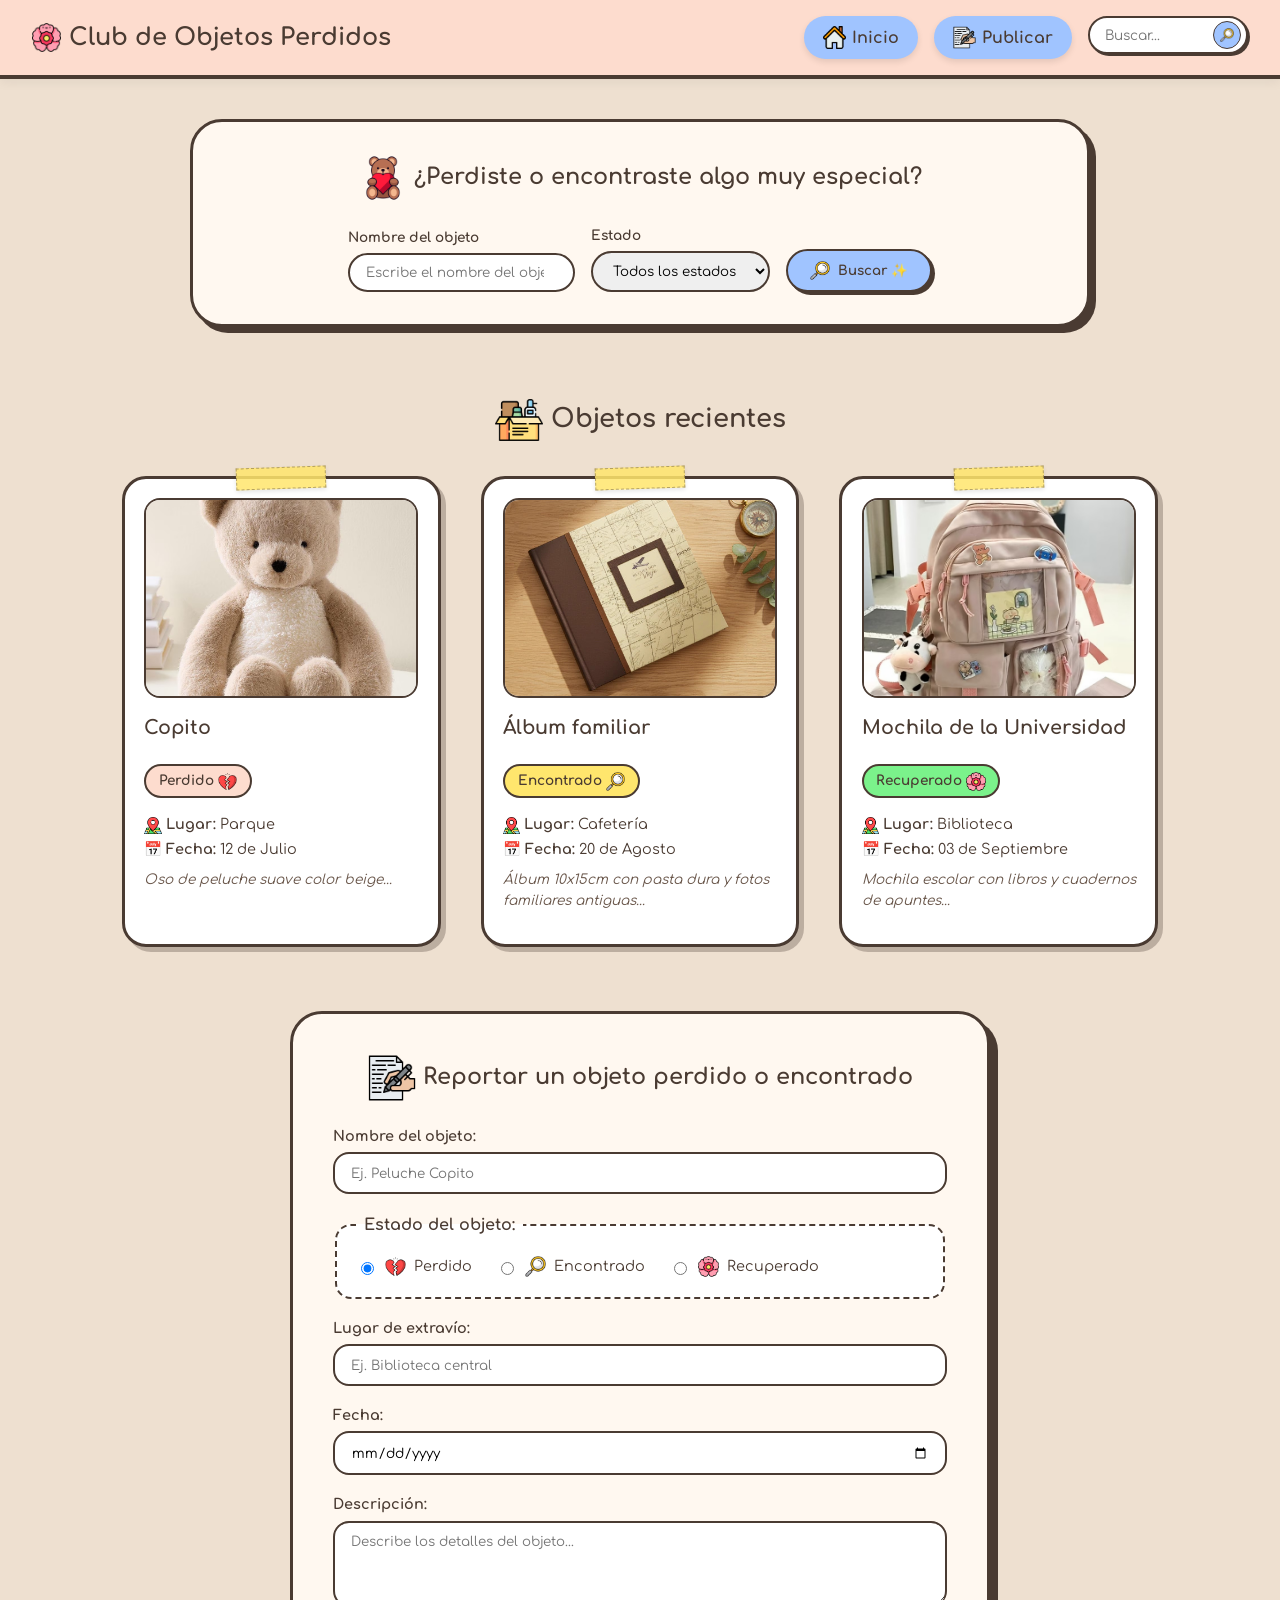
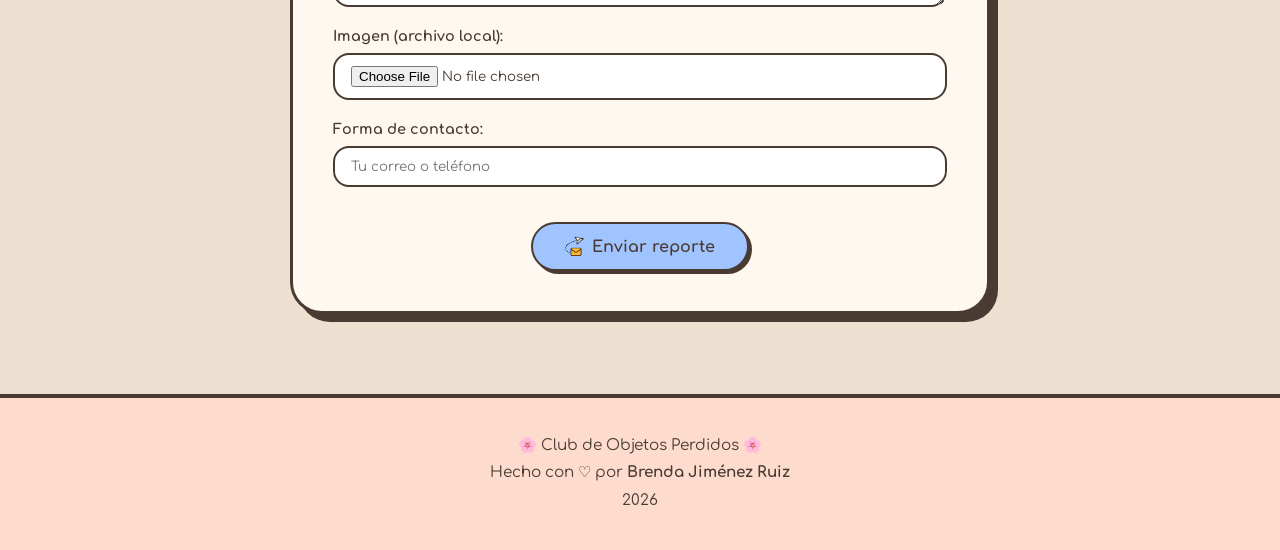
==== commit d3986aa3: "Merge a5dda614587b7c75ef806f309e4f76fca4b243c5 into b931318a00c5dfd5f526e6124330abd519b348b3" ====
--- a/Tarea01/index.html
+++ b/Tarea01/index.html
@@ -1,178 +1,207 @@
 <!DOCTYPE html>
 <html lang="es">
 <head>
-    <meta charset="UTF-8">
-    <meta name="viewport" content="width=device-width, initial-scale=1.0">
-    <title>Dondequedo.net - Objetos perdidos</title>
-    <link rel="stylesheet" href="styles.css">
+  <meta charset="UTF-8">
+  <meta name="viewport" content="width=device-width, initial-scale=1.0">
+  <title>Club de Objetos Perdidos</title>
+  <link rel="preconnect" href="https://fonts.googleapis.com">
+  <link rel="preconnect" href="https://fonts.gstatic.com" crossorigin>
+  <link href="https://fonts.googleapis.com/css2?family=Comfortaa:wght@400;700&family=Quicksand:wght@400;600&display=swap" rel="stylesheet">
+  <link rel="stylesheet" href="styles.css">
 </head>
 <body>
-    <div class="pestanas">
-        <a href="#inicio" class="pestana-inicio">Inicio</a>
-        <a href="#objetos">Resultados</a>
-        <a href="#publicar">Publicar</a>
-        <span>Página</span>
+
+  <header class="header">
+    <div class="logo-container">
+      <img src="imagenes/flor.png" alt="Icono flor" class="icon-decor">
+      <h1>Club de Objetos Perdidos</h1>
     </div>
 
-    <header id="inicio">
-        <a class="marca" href="#inicio">
-            <img class="logo" src="imagenes/logo.svg" alt="">
-            <h1>dondequedo.net</h1>
-        </a>
-        <nav aria-label="Navegación principal">
-            <a href="#inicio"><img class="icono" src="imagenes/inicio.svg" alt="">Inicio</a>
-            <a href="#buscar"><img class="icono" src="imagenes/buscar.svg" alt="">Buscar</a>
-            <a href="#publicar"><img class="icono" src="imagenes/publicar.svg" alt="">Publicar</a>
-            <span class="cuenta"><img class="icono" src="imagenes/cuenta.svg" alt="">Mi cuenta</span>
-            <a href="#ayuda"><span class="robot robot-menu" aria-hidden="true"></span>Ayuda</a>
-            <span class="idioma"><span aria-hidden="true">A↔</span> ES</span>
-        </nav>
-    </header>
-
-    <main>
-        <section id="buscar" class="principal">
-            <h2>¿Perdiste algo? Búscalo aquí...</h2>
-            <p>Ve lo que otros encontraron o publica lo que se te perdió</p>
-
-            <!--  el buscador no funciona,  solo lleva a las tarjetas -->
-            <form class="buscador" action="#objetos" method="get">
-                <label for="busqueda" class="solo-lectura">Buscar un objeto</label>
-                <div class="campo-busqueda">
-                    <img src="imagenes/buscar.svg" alt="">
-                    <input type="search" id="busqueda" name="busqueda" placeholder="Ej: Kindle con funda">
-                </div>
-                <button class="boton boton-buscar" type="submit">Buscar</button>
-            </form>
-
-            <div class="categorias" aria-label="Categorías de objetos">
-                <a class="celulares" href="#objetos">Celulares</a>
-                <a class="llaves" href="#objetos">Llaves</a>
-                <a class="mochilas" href="#objetos">Mochilas</a>
-                <a class="documentos" href="#objetos">Documentos</a>
-                <a class="mascotas" href="#objetos">Mascotas</a>
-                <a class="otros" href="#objetos">Otros</a>
+    <nav class="nav">
+      <ul>
+        <li>
+          <a href="#inicio" class="nav-btn">
+            <img src="imagenes/inicio.png" alt=""> Inicio
+          </a>
+        </li>
+        <li>
+          <a href="#reportar" class="nav-btn">
+            <img src="imagenes/reporte.png" alt=""> Publicar
+          </a>
+        </li>
+        <!-- Barra de búsqueda integrada en la navegación -->
+        <li>
+          <form class="nav-search-form" action="#buscar">
+            <input type="search" placeholder="Buscar..." aria-label="Buscar objeto">
+            <button type="submit" class="nav-search-btn" title="Buscar">
+              <img src="imagenes/lupa.png" alt="Buscar">
+            </button>
+          </form>
+        </li>
+      </ul>
+    </nav>
+  </header>
+
+  <main id="inicio">
+
+    <!-- Sección Hero / Buscador -->
+    <section class="hero" id="buscar">
+      <div class="hero-card">
+        <h2>
+          <img src="imagenes/osodepeluche.png" alt="" class="icon-titulo">
+          ¿Perdiste o encontraste algo muy especial?
+        </h2>
+        <form class="buscador">
+          <div class="campo-grupo">
+            <label for="nombre-objeto">Nombre del objeto</label>
+            <input type="search" id="nombre-objeto" placeholder="Escribe el nombre del objeto...">
+          </div>
+
+          <div class="campo-grupo">
+            <label for="filtro-estado">Estado</label>
+            <select id="filtro-estado">
+              <option value="">Todos los estados</option>
+              <option value="perdido">Perdido</option>
+              <option value="encontrado">Encontrado</option>
+              <option value="recuperado">Recuperado</option>
+            </select>
+          </div>
+
+          <button type="submit" class="btn-primary">
+            <img src="imagenes/lupa.png" alt=""> Buscar ✨
+          </button>
+        </form>
+      </div>
+    </section>
+
+    <!-- Sección Objetos Recientes -->
+    <section class="objetos">
+      <h2 class="titulo-seccion">
+        <img src="imagenes/objetos.png" alt="" class="icon-inline"> Objetos recientes
+      </h2>
+
+      <div class="lista-objetos">
+
+        <!-- Tarjeta 1: Perdido -->
+        <article class="tarjeta polaroid">
+          <span class="tape"></span>
+          <div class="imagen-container">
+            <img src="imagenes/Peluche.jpg" alt="Oso de peluche color beige">
+          </div>
+          <h3>Copito</h3>
+          <p class="estado perdido">
+            Perdido <img src="imagenes/corazonroto.png" alt="">
+          </p>
+          <p class="detalle"><strong><img src="imagenes/mapa.png" alt="" class="icon-detalle"> Lugar:</strong> Parque</p>
+          <p class="detalle"><strong>📅 Fecha:</strong> <time datetime="2026-07-12">12 de Julio</time></p>
+          <p class="descripcion">Oso de peluche suave color beige...</p>
+        </article>
+
+        <!-- Tarjeta 2: Encontrado -->
+        <article class="tarjeta polaroid">
+          <span class="tape"></span>
+          <div class="imagen-container">
+            <img src="imagenes/AlbumDeFotos.jpg" alt="Álbum de fotos familiar color café">
+          </div>
+          <h3>Álbum familiar</h3>
+          <p class="estado encontrado">
+            Encontrado <img src="imagenes/lupa.png" alt="">
+          </p>
+          <p class="detalle"><strong><img src="imagenes/mapa.png" alt="" class="icon-detalle"> Lugar:</strong> Cafetería</p>
+          <p class="detalle"><strong>📅 Fecha:</strong> <time datetime="2026-08-20">20 de Agosto</time></p>
+          <p class="descripcion">Álbum 10x15cm con pasta dura y fotos familiares antiguas...</p>
+        </article>
+
+        <!-- Tarjeta 3: Recuperado -->
+        <article class="tarjeta polaroid">
+          <span class="tape"></span>
+          <div class="imagen-container">
+            <img src="imagenes/Mochila.jpg" alt="Mochila rosa con un llavero de vaca">
+          </div>
+          <h3>Mochila de la Universidad</h3>
+          <p class="estado recuperado">
+            Recuperado <img src="imagenes/flor.png" alt="">
+          </p>
+          <p class="detalle"><strong><img src="imagenes/mapa.png" alt="" class="icon-detalle"> Lugar:</strong> Biblioteca</p>
+          <p class="detalle"><strong>📅 Fecha:</strong> <time datetime="2026-09-03">03 de Septiembre</time></p>
+          <p class="descripcion">Mochila escolar con libros y cuadernos de apuntes...</p>
+        </article>
+
+      </div>
+    </section>
+
+    <!-- Sección Formulario -->
+    <section class="reportar" id="reportar">
+      <div class="nota-container">
+        <h2 class="titulo-seccion">
+          <img src="imagenes/reporte.png" alt="" class="icon-inline"> Reportar un objeto perdido o encontrado
+        </h2>
+
+        <form class="formulario">
+
+          <div class="form-row">
+            <label for="nombre">Nombre del objeto:</label>
+            <input type="text" id="nombre" name="nombre" placeholder="Ej. Peluche Copito" required>
+          </div>
+
+          <fieldset class="form-fieldset">
+            <legend>Estado del objeto:</legend>
+            <div class="radio-options">
+              <label class="radio-label">
+                <input type="radio" name="estado" value="perdido" checked>
+                <img src="imagenes/corazonroto.png" alt="" class="icon-radio"> Perdido
+              </label>
+              <label class="radio-label">
+                <input type="radio" name="estado" value="encontrado">
+                <img src="imagenes/lupa.png" alt="" class="icon-radio"> Encontrado
+              </label>
+              <label class="radio-label">
+                <input type="radio" name="estado" value="recuperado">
+                <img src="imagenes/flor.png" alt="" class="icon-radio"> Recuperado
+              </label>
             </div>
-        </section>
-
-        <section id="objetos" aria-label="Objetos reportados">
-            <div class="tarjetas">
-                <article class="tarjeta" id="objeto-kindle">
-                    <div class="foto foto-morada">
-                        <img src="imagenes/kindle.jpg" alt="Kindle matcha">
-                    </div>
-                    <div class="contenido-tarjeta">
-                        <span class="estado perdido">⌕ Perdido</span>
-                        <h3>Kindle con funda verde</h3>
-                        <p class="ubicacion"><img src="imagenes/ubicacion.svg" alt="">Biblioteca, <time datetime="2026-10-05">05 Oct</time></p>
-                        <p class="descripcion">Kindle color MATCHA con funda color matcha también</p>
-                        <a class="boton boton-tarjeta" href="#publicar">Lo encontré</a>
-                    </div>
-                </article>
-
-                <article class="tarjeta" id="objeto-lentes">
-                    <div class="foto foto-naranja">
-                        <img src="imagenes/lentes.jpg" alt="Lentes negros">
-                    </div>
-                    <div class="contenido-tarjeta">
-                        <span class="estado encontrado">✓ Encontrados</span>
-                        <h3>Lentes de armazón negro</h3>
-                        <p class="ubicacion"><img src="imagenes/ubicacion.svg" alt="">Cafetería, <time datetime="2026-10-07">7 Oct</time></p>
-                        <p class="descripcion">Lentes negros marca "bombavista"</p>
-                        <a class="boton boton-tarjeta" href="#publicar">Es mío</a>
-                    </div>
-                </article>
-                <article class="tarjeta" id="objeto-ventilador">
-                    <div class="foto foto-rosa">
-                        <img src="imagenes/ventilador.jpg" alt="Ventilador portátil verde y amarillo con una flor en el centro">
-                    </div>
-                    <div class="contenido-tarjeta">
-                        <span class="estado recuperado">★ Recuperado</span>
-                        <h3>Ventilador portátil</h3>
-                        <p class="ubicacion"><img src="imagenes/ubicacion.svg" alt="">Salón 204, <time datetime="2026-10-08">8 Oct</time></p>
-                        <p class="descripcion">Ventilador verde y amarillo con una flor</p>
-                        <span class="objeto-entregado">¡Ya está en casa!</span>
-                    </div>
-                </article>
-
-                <article class="tarjeta" id="objeto-salsa">
-                    <div class="foto foto-verde">
-                        <img src="imagenes/salsa.jpg" alt="Botella de salsa valentina">
-                    </div>
-                    <div class="contenido-tarjeta">
-                        <span class="estado perdido">⌕ Perdida</span>
-                        <h3>Salsa Valentina</h3>
-                        <p class="ubicacion"><img src="imagenes/ubicacion.svg" alt="">Cafetería, <time datetime="2026-10-6">6 Oct</time></p>
-                        <p class="descripcion">Botella de salsa valentina</p>
-                        <a class="boton boton-tarjeta" href="#publicar">Lo encontré</a>
-                    </div>
-                </article>
-            </div>
-        </section>
-
-        <section id="publicar" class="publicacion">
-            <h2>Publicar un objeto</h2>
-            <form class="formulario" action="#publicar" method="get">
-                <div class="campo">
-                    <label for="nombre">Nombre del objeto *</label>
-                    <input type="text" id="nombre" name="objeto" placeholder="Ej: lentes negros" required>
-                </div>
-                <div class="campo">
-                    <label for="estado">Estado *</label>
-                    <select id="estado" name="estado" required>
-                        <option value="">Selecciona una opción</option>
-                        <option value="perdido">Perdido</option>
-                        <option value="encontrado">Encontrado</option>
-                        <option value="recuperado">Recuperado</option>
-                    </select>
-                </div>
-                <div class="campo">
-                    <label for="lugar">Lugar *</label>
-                    <input type="text" id="lugar" name="lugar" placeholder="Ej: Biblioteca" required>
-                </div>
-                <div class="campo">
-                    <label for="fecha">Fecha *</label>
-                    <input type="date" id="fecha" name="fecha" required>
-                </div>
-                <div class="campo campo-completo">
-                    <label for="descripcion">Descripción *</label>
-                    <textarea id="descripcion" name="descripcion" rows="3" placeholder="¿Cómo es el objeto?" required></textarea>
-                </div>
-                <div class="acciones-formulario">
-                    <button class="boton boton-publicar" type="submit">Publicar</button>
-                    <button class="boton boton-limpiar" type="reset">Limpiar</button>
-                </div>
-                <p class="aviso-formulario">El forms es solo una muestra de la interfaz, no guarda datos</p>
-            </form>
-        </section>
-
-        <!-- el robotsito es solo  parte del diseño así que no sirve -->
-        <aside id="ayuda" class="ayuda" aria-label="Ayuda decorativa">
-            <div class="saludo">
-                <span class="robot" aria-hidden="true"></span>
-                <p>¡Holisss! ¿Te ayudo?</p>
-            </div>
-            <div class="chat">
-                <input type="text" placeholder="Escribir aquí" aria-label="Chat decorativo, no disponible" disabled>
-                <button class="boton boton-enviar" type="button" disabled>Enviar</button>
-            </div>
-        </aside>
-    </main>
-
-    <footer>
-        <div class="visitas"><span>Visitantes #</span><span class="contador">004817</span></div>
-        <div class="enlaces-pie">
-            <a href="#reglas">Reglas</a>
-            <a href="#contacto">Contacto</a>
-            <a href="#ayuda">Ayuda</a>
-        </div>
-        <details id="reglas">
-            <summary>Reglas de publicación</summary>
-            <p>Describe el objeto y dónde se perdió o se encontró ¡No  publiques tus datos personales!</p>
-        </details>
-        <details id="contacto">
-            <summary>Contacto</summary>
-            <p>llama a +55 6789...!! y Dinos tus quejas!!!</p>
-        </details>
-    </footer>
+          </fieldset>
+
+          <div class="form-row">
+            <label for="lugar">Lugar de extravío:</label>
+            <input type="text" id="lugar" name="lugar" placeholder="Ej. Biblioteca central">
+          </div>
+
+          <div class="form-row">
+            <label for="fecha">Fecha:</label>
+            <input type="date" id="fecha" name="fecha">
+          </div>
+
+          <div class="form-row">
+            <label for="descripcion">Descripción:</label>
+            <textarea id="descripcion" name="descripcion" rows="4" placeholder="Describe los detalles del objeto..."></textarea>
+          </div>
+
+          <div class="form-row">
+            <label for="imagen">Imagen (archivo local):</label>
+            <input type="file" id="imagen" name="imagen" accept="image/*">
+          </div>
+
+          <div class="form-row">
+            <label for="contacto">Forma de contacto:</label>
+            <input type="text" id="contacto" name="contacto" placeholder="Tu correo o teléfono">
+          </div>
+
+          <button type="submit" class="btn-primary btn-submit">
+            <img src="imagenes/enviar.png" alt=""> Enviar reporte
+          </button>
+
+        </form>
+      </div>
+    </section>
+
+  </main>
+
+  <footer class="footer">
+    <p>🌸 Club de Objetos Perdidos 🌸</p>
+    <p>Hecho con ♡ por <strong>Brenda Jiménez Ruiz</strong></p>
+    <p>2026</p>
+  </footer>
+
 </body>
-</html>
+</html>
--- a/Tarea01/styles.css
+++ b/Tarea01/styles.css
@@ -1,864 +1,569 @@
-/* ════════════════════════════════════════════════════════════
-   OBJETOS PERDIDOS FC — Portal Y2K
-   1. Variables · 2. Reset · 3. Base · 4. Layout · 5. Componentes
-      6. Animaciones · 7. Media queries
-   ════════════════════════════════════════════════════════════ */
-
-/* ────────────── 1. VARIABLES ────────────── */
-@font-face {
-  font-family: "Rocket Pop";
-  src: url("fuentes/rocketpop.otf") format("opentype");
-  font-weight: normal;
-  font-style: normal;
-  font-display: swap;
-}
-
 :root {
-  /* Paleta: azules cobalto / cielo Y2K */
-  --azul-900: #0b1e6b;
-  --azul-700: #1f4fe0;
-  --azul-500: #3d7bff;
-  --azul-300: #7aa8ff;
-  --cielo: #cfe3ff;
-  --cielo-suave: #e4eeff;
-  --lavanda: #ece9fb;
-  --blanco: #ffffff;
-  --gris: #d5d9ea;
-  --gris-osc: #8a93b8;
-  --tinta: #18204a;
-  --tinta-suave: #4a5480;
-  --rosa: #ff2e88;
-  --rosa-suave: #ffd9ea;
-  --amarillo: #fff7c0;
-  --dorado: #ffd23e;
-
-  /* Estados */
-  --estado-perdido: #e01e5a;
-  --estado-perdido-suave: #ffe0ec;
-  --estado-encontrado: #0f7ae0;
-  --estado-encontrado-suave: #dcf0ff;
-  --estado-recuperado: #2f9e44;
-  --estado-recuperado-suave: #ddf8e3;
-
-  /* Gradientes */
-  --grad-barra: linear-gradient(180deg, #5e8bff 0%, #1f4fe0 45%, #12349e 55%, #2b5ae8 100%);
-  --grad-cromo: linear-gradient(180deg, #ffffff 0%, #dfe7fb 40%, #aebce8 55%, #e8eeff 100%);
-  --grad-cromo-rev: linear-gradient(180deg, #aebce8 0%, #dfe7fb 60%, #ffffff 100%);
-  --grad-iridiscente: linear-gradient(90deg, #7aa8ff, #c9a7ff, #8ff0ff, #ffd6f0, #7aa8ff);
-  --grad-pagina: linear-gradient(180deg, #cfe3ff 0%, #e8f0ff 40%, #dcd6f7 75%, #f3e8ff 100%);
-  --grad-panel: linear-gradient(180deg, #f4f7ff, #e3eafb);
-  --grad-rosa: linear-gradient(180deg, #ff7ab8, #ff2e88);
-  --grad-perdido: linear-gradient(180deg, #ff8fb8 0%, #f0306e 50%, #c3104a 51%, #ff4d8a 100%);
-  --grad-encontrado: linear-gradient(180deg, #8fd0ff 0%, #1f8fff 50%, #0a5fc4 51%, #3aa8ff 100%);
-  --grad-recuperado: linear-gradient(180deg, #a6f2a0 0%, #3cc24f 50%, #1e8a33 51%, #5ad86a 100%);
-  --grad-gel-brillo: linear-gradient(180deg, rgba(255, 255, 255, 0.85), rgba(255, 255, 255, 0.1));
-  --grad-destello: linear-gradient(100deg, transparent 30%, rgba(255, 255, 255, 0.75) 50%, transparent 70%);
-  --grad-lcd: linear-gradient(180deg, #0b1440, #1b2a6b);
-  --lcd-texto: #8ff0ff;
-
-  /* Tipografía */
-  --ff-display: "Rocket Pop", "VT323", "Courier New", monospace;
-  --ff-lcd: "VT323", "Courier New", monospace;
-  --ff-tarjeta: var(--ff-lcd);
-  --ws-hero: 0.35em;
-  --ff-body: "Space Mono", "IBM Plex Mono", "Courier New", monospace;
-  --fs-xs: clamp(0.68rem, 0.65rem + 0.15vw, 0.78rem);
-  --fs-sm: clamp(0.78rem, 0.74rem + 0.2vw, 0.9rem);
-  --fs-base: clamp(0.85rem, 0.8rem + 0.25vw, 1rem);
-  --fs-md: clamp(1rem, 0.95rem + 0.35vw, 1.2rem);
-  --fs-lg: clamp(1.3rem, 1.1rem + 0.9vw, 1.8rem);
-  --fs-xl: clamp(1.8rem, 1.4rem + 1.8vw, 2.8rem);
-  --fs-2xl: clamp(2.4rem, 1.7rem + 3vw, 4rem);
-  --fs-3xl: clamp(3rem, 2rem + 5vw, 5.6rem);
-  --lh-tight: 1.1;
-  --lh-base: 1.55;
-  --fw-normal: 400;
-  --fw-bold: 700;
-
-  /* Espaciado */
-  --space-1: 0.25rem;
-  --space-2: 0.5rem;
-  --space-3: 0.75rem;
-  --space-4: 1rem;
-  --space-5: 1.5rem;
-  --space-6: 2rem;
-  --space-7: 3rem;
-  --space-8: 4rem;
-
-  /* Radios y bordes */
-  --r-sm: 0.25rem;
-  --r-md: 0.5rem;
-  --r-lg: 0.85rem;
-  --r-pill: 999px;
-  --borde-fino: 1px solid;
-  --borde-med: 2px solid;
-
-  /* Sombras */
-  --sombra-ventana: 0 0 0 1px #9db4f0, 0 10px 30px rgba(31, 79, 224, 0.35), 0 0 60px rgba(255, 46, 136, 0.12);
-  --sombra-panel: 0 2px 0 var(--blanco) inset, 0 4px 10px rgba(24, 32, 74, 0.15);
-  --sombra-btn: 1px 1px 0 var(--blanco) inset, -1px -1px 0 rgba(24, 32, 74, 0.35) inset;
-  --sombra-hover: 0 8px 22px rgba(31, 79, 224, 0.4), 0 0 18px rgba(143, 240, 255, 0.5);
-  --sombra-stamp: 0 2px 8px rgba(24, 32, 74, 0.4);
-  --sombra-gel: 0 0 0 1px rgba(255, 255, 255, 0.9) inset, 0 -3px 6px rgba(0, 0, 0, 0.18) inset, 0 4px 10px rgba(24, 32, 74, 0.3);
-  --sombra-lcd: 0 2px 3px rgba(0, 0, 0, 0.6) inset, 0 1px 0 rgba(255, 255, 255, 0.6);
-
-  /* Movimiento */
-  --feed-alto: min(80svh, 56rem);
-  --scroll-ancho: 14px;
-  --t-rapida: 120ms;
-  --t-media: 220ms;
-  --easing: cubic-bezier(0.2, 0.9, 0.3, 1.3);
-
-  /* Capas */
-  --z-ticker: 10;
-  --z-stamp: 5;
-  --z-skip: 100;
-}
-
-/* ────────────── 2. RESET ────────────── */
-*, *::before, *::after { box-sizing: border-box; }
-* { margin: 0; }
-img { display: block; max-width: 100%; height: auto; }
-ul { padding: 0; list-style: none; }
-fieldset { border: none; padding: 0; }
-legend { padding: 0; }
-button, input, select, textarea { font: inherit; color: inherit; }
-a { color: var(--azul-700); }
-
-/* ────────────── 3. BASE ────────────── */
-html {
-  min-height: 100%;
-  background: var(--grad-pagina);
+  --color-fondo: #EEE0D0;
+  --color-perdido: #FDDCCE;
+  --color-encontrado: #FFE66D;
+  --color-recuperado: #7BF28B;
+  --color-boton: #A0C4FF;
+  --color-texto: #4a3b32;
+  --color-tarjeta: #FFFFFF;
+  --fuente: "Comfortaa", "Quicksand", sans-serif;
+}
+
+* {
+  box-sizing: border-box;
 }
 
 body {
-  font-family: var(--ff-body);
-  font-size: var(--fs-base);
-  line-height: var(--lh-base);
-  color: var(--tinta);
-  background: var(--grad-pagina) fixed;
-  padding: var(--space-4);
-  min-height: 100vh;
-}
-
-/* Estrellitas decorativas de fondo */
-body::before {
-  content: "✦  ·  ☆  ·     ✧      ·   ★  ·        ✦    ·  ☆       ·   ✧    ·";
-  position: fixed;
-  inset: var(--space-4);
-  word-spacing: var(--space-7);
-  font-size: var(--fs-lg);
-  color: rgba(255, 255, 255, 0.85);
-  pointer-events: none;
-  z-index: 0;
-  animation: parpadeo 3s ease-in-out infinite alternate;
-}
-
-::selection { background: var(--rosa); color: var(--blanco); }
-
-.sr-only {
+  margin: 0;
+  background-color: var(--color-fondo);
+  color: var(--color-texto);
+  font-family: var(--fuente);
+  line-height: 1.5;
+}
+
+/* --- ICONOS Y MEDIOS --- */
+nav img,
+button img {
+  width: 1.4rem;
+  height: 1.4rem;
+  vertical-align: middle;
+}
+
+/* --- ENCABEZADO Y NAVEGACIÓN --- */
+header.header {
+  display: flex;
+  justify-content: space-between;
+  align-items: center;
+  padding: 1rem 2rem;
+  background-color: var(--color-perdido);
+  border-bottom: 4px solid var(--color-texto);
+  box-shadow: 0 4px 10px rgba(0,0,0,0.05);
+}
+
+.logo-container {
+  display: flex;
+  align-items: center;
+  gap: 0.5rem;
+}
+
+.logo-container h1 {
+  font-size: 1.5rem;
+  margin: 0;
+}
+
+nav ul {
+  display: flex;
+  gap: 1rem;
+  list-style: none;
+  margin: 0;
+  padding: 0;
+}
+
+.nav-btn {
+  display: inline-flex;
+  align-items: center;
+  gap: 0.4rem;
+  padding: 0.6rem 1.2rem;
+  border-radius: 999px;
+  background-color: var(--color-boton);
+  color: var(--color-texto);
+  text-decoration: none;
+  font-weight: 700;
+  transition: transform 0.2s ease, background-color 0.2s ease;
+  box-shadow: 0 3px 6px rgba(0,0,0,0.1);
+}
+
+.nav-btn:hover {
+  transform: translateY(-3px) scale(1.03);
+  background-color: #8bb3f7;
+}
+
+/* --- SECCIÓN HERO / BUSCADOR --- */
+.hero {
+  padding: 2.5rem 2rem 1rem 2rem;
+  display: flex;
+  justify-content: center;
+}
+
+.hero-card {
+  background-color: #FFF8F0;
+  border: 3px solid var(--color-texto);
+  border-radius: 2rem;
+  padding: 2rem;
+  width: 100%;
+  max-width: 900px;
+  text-align: center;
+  box-shadow: 6px 6px 0px var(--color-texto);
+}
+
+.hero-card h2 {
+  margin-top: 0;
+  font-size: 1.4rem;
+}
+
+.buscador {
+  display: flex;
+  flex-wrap: wrap;
+  gap: 1rem;
+  align-items: flex-end;
+  justify-content: center;
+  margin-top: 1.5rem;
+}
+
+.campo-grupo {
+  display: flex;
+  flex-direction: column;
+  align-items: flex-start;
+}
+
+.campo-grupo label {
+  font-size: 0.85rem;
+  font-weight: bold;
+  margin-bottom: 0.3rem;
+}
+
+.buscador input,
+.buscador select {
+  padding: 0.6rem 1rem;
+  border: 2px solid var(--color-texto);
+  border-radius: 999px;
+  font-family: var(--fuente);
+  outline: none;
+  transition: box-shadow 0.2s ease;
+}
+
+/* --- BOTÓN PRINCIPAL (CON TRANSITION) --- */
+.btn-primary {
+  display: inline-flex;
+  align-items: center;
+  gap: 0.5rem;
+  background-color: var(--color-boton);
+  color: var(--color-texto);
+  border: 2px solid var(--color-texto);
+  border-radius: 999px;
+  padding: 0.6rem 1.4rem;
+  font-family: var(--fuente);
+  font-weight: bold;
+  cursor: pointer;
+  transition: all 0.3s ease;
+  box-shadow: 3px 3px 0px var(--color-texto);
+}
+
+.btn-primary:hover {
+  transform: translateY(-2px);
+  box-shadow: 5px 5px 0px var(--color-texto);
+  background-color: #90b8ff;
+}
+
+/* --- GALERÍA DE TARJETAS (POLAROID CON WASHI TAPE) --- */
+.objetos {
+  padding: 2rem;
+  max-width: 1100px;
+  margin: 0 auto;
+}
+
+.titulo-seccion {
+  text-align: center;
+  margin-bottom: 2rem;
+  font-size: 1.6rem;
+}
+
+.lista-objetos {
+  display: grid;
+  grid-template-columns: repeat(auto-fit, minmax(min(260px, 100%), 1fr));
+  gap: 2.5rem;
+}
+
+.tarjeta.polaroid {
+  position: relative;
+  padding: 1.2rem;
+  background-color: var(--color-tarjeta);
+  border: 3px solid var(--color-texto);
+  border-radius: 1.5rem;
+  box-shadow: 5px 5px 0px rgba(74, 59, 50, 0.3);
+  transition: transform 0.3s ease, box-shadow 0.3s ease;
+}
+
+.tarjeta.polaroid:hover {
+  transform: translateY(-6px) rotate(1deg);
+  box-shadow: 8px 8px 0px rgba(74, 59, 50, 0.4);
+}
+
+/* Cinta adhesiva (Washi Tape) */
+.tape {
   position: absolute;
-  width: 1px; height: 1px;
+  top: -12px;
+  left: 50%;
+  transform: translateX(-50%) rotate(-2deg);
+  width: 90px;
+  height: 22px;
+  background-color: rgba(255, 230, 109, 0.85);
+  border: 1px dashed rgba(74, 59, 50, 0.4);
+  box-shadow: 0 2px 4px rgba(0,0,0,0.1);
+  z-index: 2;
+}
+
+.imagen-container {
+  width: 100%;
+  height: 200px;
+  border-radius: 1rem;
   overflow: hidden;
-  clip: rect(0 0 0 0);
-  clip-path: inset(50%);
-  white-space: nowrap;
-}
-
-.skip-link {
-  position: absolute;
-  top: var(--space-2);
-  left: var(--space-2);
-  z-index: var(--z-skip);
-  background: var(--azul-900);
-  color: var(--blanco);
-  padding: var(--space-2) var(--space-4);
-  border-radius: var(--r-sm);
-  transform: translateY(-300%);
-  transition: transform var(--t-media) var(--easing);
-}
-.skip-link:focus { transform: translateY(0); }
-
-:focus-visible {
-  outline: var(--borde-med) var(--rosa);
-  outline-offset: 2px;
-}
-
-/* ────────────── 4. LAYOUT ────────────── */
-.portal {
-  position: relative;
-  z-index: 1;
-  max-width: 1180px;
-  margin-inline: auto;
-  background: var(--grad-panel);
-  border: var(--borde-med) var(--azul-700);
-  border-radius: var(--r-md);
-  box-shadow: var(--sombra-ventana);
-  overflow: hidden;
-}
-
-.layout {
-  display: grid;
-  grid-template-areas:
-    "centro"
-    "izq"
-    "der";
-  gap: var(--space-5);
-  padding: var(--space-5);
-}
-
-.col-izq { grid-area: izq; display: flex; flex-direction: column; gap: var(--space-5); }
-.col-centro { grid-area: centro; display: flex; flex-direction: column; gap: var(--space-5); min-width: 0; }
-.col-der { grid-area: der; }
-
-.feed-grid {
-  display: grid;
-  grid-template-columns: repeat(auto-fill, minmax(min(100%, 16rem), 1fr));
-  gap: var(--space-5);
-  padding: var(--space-5);
-  max-height: var(--feed-alto);
-  overflow-y: auto;
-  scrollbar-gutter: stable;
-  scrollbar-color: var(--azul-700) var(--cielo);
-  border-block: var(--borde-fino) var(--azul-300);
-  box-shadow: 0 6px 8px -6px rgba(24, 32, 74, 0.25) inset, 0 -6px 8px -6px rgba(24, 32, 74, 0.25) inset;
-}
-.feed-grid::-webkit-scrollbar { width: var(--scroll-ancho); }
-.feed-grid::-webkit-scrollbar-track {
-  background: var(--cielo);
-  box-shadow: 1px 0 2px rgba(24, 32, 74, 0.3) inset;
-}
-.feed-grid::-webkit-scrollbar-thumb {
-  background: var(--grad-barra);
-  border: var(--borde-med) var(--cielo);
-  border-radius: var(--r-pill);
-  box-shadow: var(--sombra-btn);
-}
-.feed-grid::-webkit-scrollbar-thumb:hover { background: var(--grad-rosa); }
-
-/* ────────────── 5. COMPONENTES ────────────── */
-
-/* ·· Barra de título de ventana ·· */
-.window-bar {
-  display: flex;
-  align-items: center;
-  justify-content: space-between;
-  gap: var(--space-3);
-  background: var(--grad-barra);
-  color: var(--blanco);
-  padding: var(--space-2) var(--space-3);
-  font-size: var(--fs-sm);
-}
-.window-bar-title {
-  min-width: 0;
-  white-space: nowrap;
-  overflow: hidden;
-  text-overflow: ellipsis;
-}
-.window-icon { color: var(--dorado); }
-.window-controls { display: flex; gap: var(--space-1); }
-.w-btn {
-  display: grid;
-  place-items: center;
-  width: 1.35em;
-  height: 1.35em;
-  background: var(--grad-cromo);
-  color: var(--tinta);
-  border: var(--borde-fino) var(--azul-900);
-  border-radius: var(--r-sm);
-  font-size: var(--fs-xs);
-  line-height: 1;
-  box-shadow: var(--sombra-btn);
-}
-.w-btn--close { background: var(--grad-rosa); color: var(--blanco); }
-
-/* ·· Barra de menú ·· */
-.menu-bar ul {
+  border: 2px solid var(--color-texto);
+  margin-bottom: 1rem;
+}
+
+.imagen-container img {
+  width: 100%;
+  height: 100%;
+  object-fit: cover;
+}
+
+.tarjeta h3 {
+  margin: 0.5rem 0;
+  font-size: 1.2rem;
+}
+
+/* Badges de estado */
+.estado {
+  display: inline-block;
+  padding: 0.3rem 0.8rem;
+  border-radius: 999px;
+  font-weight: bold;
+  font-size: 0.85rem;
+  border: 2px solid var(--color-texto);
+  margin-bottom: 0.8rem;
+}
+
+.estado.perdido {
+  background-color: var(--color-perdido);
+}
+
+.estado.encontrado {
+  background-color: var(--color-encontrado);
+}
+
+.estado.recuperado {
+  background-color: var(--color-recuperado);
+}
+
+.detalle {
+  margin: 0.2rem 0;
+  font-size: 0.9rem;
+}
+
+.descripcion {
+  font-size: 0.85rem;
+  color: #6a574b;
+  margin-top: 0.6rem;
+  font-style: italic;
+}
+
+/* --- SECCIÓN FORMULARIO --- */
+.reportar {
+  padding: 2rem;
+  display: flex;
+  justify-content: center;
+}
+
+.nota-container {
+  background-color: #FFF8F0;
+  border: 3px solid var(--color-texto);
+  border-radius: 2rem;
+  padding: 2.5rem;
+  width: 100%;
+  max-width: 700px;
+  box-shadow: 8px 8px 0px var(--color-texto);
+}
+
+.nota-container h2 {
+  text-align: center;
+  margin-top: 0;
+  margin-bottom: 1.5rem;
+  font-size: 1.4rem;
+}
+
+.formulario {
+  display: flex;
+  flex-direction: column;
+  gap: 1.2rem;
+}
+
+.form-row {
+  display: flex;
+  flex-direction: column;
+  gap: 0.3rem;
+}
+
+.form-row label {
+  font-weight: bold;
+  font-size: 0.9rem;
+}
+
+.formulario input[type="text"],
+.formulario input[type="date"],
+.formulario textarea,
+.formulario input[type="file"] {
+  padding: 0.7rem 1rem;
+  border: 2px solid var(--color-texto);
+  border-radius: 1rem;
+  font-family: var(--fuente);
+  background-color: #FFFFFF;
+  outline: none;
+  transition: box-shadow 0.2s ease;
+}
+
+.form-fieldset {
+  border: 2px dashed var(--color-texto);
+  border-radius: 1rem;
+  padding: 1.2rem;
+  background-color: #FFFFFF;
+}
+
+.form-fieldset legend {
+  font-weight: bold;
+  padding: 0 0.5rem;
+}
+
+.radio-options {
   display: flex;
   flex-wrap: wrap;
-  gap: var(--space-1);
-  padding: var(--space-2) var(--space-3);
-  background: var(--cielo-suave);
-  border-bottom: var(--borde-fino) var(--azul-300);
-}
-.menu-bar a {
-  text-decoration: none;
-  color: var(--tinta);
-  font-size: var(--fs-sm);
-  padding: var(--space-1) var(--space-3);
-  border-radius: var(--r-sm);
-  transition: background var(--t-rapida) ease, color var(--t-rapida) ease;
-}
-.menu-bar a:hover { background: var(--azul-700); color: var(--blanco); }
-
-/* ·· Título grande ·· */
-.hero-title {
-  display: flex;
-  flex-wrap: wrap;
-  align-items: end;
-  justify-content: space-between;
-  gap: var(--space-4);
-  padding: var(--space-5) var(--space-6);
-  background:
-    radial-gradient(circle at 85% 20%, rgba(255,255,255,0.9), transparent 45%),
-    var(--grad-panel);
-  border-bottom: var(--borde-med) var(--azul-500);
-}
-.hero-tag { color: var(--rosa); font-size: var(--fs-sm); letter-spacing: 0.15em; }
-.hero-heading {
-  font-family: var(--ff-display);
-  font-size: var(--fs-3xl);
-  word-spacing: var(--ws-hero);
-  font-weight: var(--fw-normal);
-  line-height: var(--lh-tight);
-  color: var(--azul-700);
-  text-shadow: 2px 2px 0 var(--cielo), 4px 4px 0 rgba(255, 46, 136, 0.25);
-  background: var(--grad-iridiscente);
-  background-size: 300% 100%;
-  -webkit-background-clip: text;
-  background-clip: text;
-  -webkit-text-fill-color: transparent;
-  animation: brillo 8s linear infinite;
-}
-
-/* ·· Pestañas ·· */
-.tab-nav { background: var(--cielo-suave); }
-.tab-nav ul {
-  display: flex;
-  gap: var(--space-2);
-  padding: var(--space-3) var(--space-3) 0;
-  overflow-x: auto;
-}
-.tab {
-  display: block;
-  white-space: nowrap;
-  text-decoration: none;
-  font-size: var(--fs-sm);
-  color: var(--tinta);
-  background: var(--grad-cromo);
-  border: var(--borde-fino) var(--azul-500);
-  border-bottom: none;
-  border-radius: var(--r-md) var(--r-md) 0 0;
-  padding: var(--space-2) var(--space-5);
-  box-shadow: var(--sombra-btn);
-  transition: transform var(--t-media) var(--easing), background var(--t-media) ease;
-}
-.tab:hover { transform: translateY(-2px); }
-.tab--activa {
-  background: var(--grad-barra);
-  color: var(--blanco);
-  font-weight: var(--fw-bold);
-  transform: translateY(2px);
-}
-
-/* ·· Ticker ·· */
-.ticker {
-  display: flex;
-  align-items: stretch;
-  gap: 0;
-  background: var(--amarillo);
-  border-block: var(--borde-fino) var(--dorado);
-  overflow: hidden;
-  position: relative;
-  z-index: var(--z-ticker);
-}
-.ticker-label {
-  position: relative;
-  z-index: 1;
-  flex-shrink: 0;
-  font-family: var(--ff-display);
-  font-size: var(--fs-md);
-  background: var(--grad-rosa);
-  color: var(--blanco);
-  padding: var(--space-1) var(--space-4);
-  display: flex;
-  align-items: center;
-  text-shadow: 1px 1px 0 var(--azul-900);
-}
-.ticker-viewport {
-  flex: 1;
-  min-width: 0;
-  display: flex;
-  overflow: hidden;
-}
-.ticker-track {
-  display: flex;
-  align-items: center;
-  width: max-content;
-  animation: marquee 24s linear infinite;
-}
-.ticker-text {
-  white-space: nowrap;
-  font-size: var(--fs-sm);
-  padding-inline: var(--space-4);
-}
-
-/* ·· Paneles laterales ·· */
-.panel {
-  background: var(--grad-panel);
-  border: var(--borde-fino) var(--azul-500);
-  border-radius: var(--r-md);
-  box-shadow: var(--sombra-panel);
-  overflow: hidden;
-}
-.panel-title {
-  font-family: var(--ff-display);
-  font-size: var(--fs-md);
-  font-weight: var(--fw-normal);
-  background: var(--grad-barra);
-  color: var(--blanco);
-  padding: var(--space-1) var(--space-3);
-  text-shadow: 1px 1px 0 var(--azul-900);
-}
-.panel-title--wide { border-radius: var(--r-md) var(--r-md) 0 0; }
-.panel-sub {
-  padding: var(--space-3) var(--space-4) 0;
-  font-weight: var(--fw-bold);
-  font-size: var(--fs-sm);
-}
-.panel-list { padding: var(--space-3) var(--space-4); display: grid; gap: var(--space-2); }
-.panel-list a { text-decoration: none; font-size: var(--fs-sm); }
-.panel-list a:hover { color: var(--rosa); }
-.count { color: var(--tinta-suave); }
-.panel-note {
-  padding: 0 var(--space-4) var(--space-3);
-  font-size: var(--fs-sm);
-  color: var(--rosa);
-}
-.panel--pixel {
-  padding: var(--space-5);
+  gap: 1.5rem;
+}
+
+.radio-label {
+  display: flex;
+  align-items: center;
+  gap: 0.5rem;
+  cursor: pointer;
+  font-size: 0.9rem;
+}
+
+.btn-submit {
+  align-self: center;
+  margin-top: 1rem;
+  padding: 0.8rem 2rem;
+  font-size: 1rem;
+}
+
+/* --- KEYFRAMES (ANIMACIÓN EXIGIDA) --- */
+@keyframes flotar {
+  0% { transform: translateY(0px); }
+  50% { transform: translateY(-6px); }
+  100% { transform: translateY(0px); }
+}
+
+/* --- PIE DE PÁGINA --- */
+footer.footer {
   text-align: center;
-  background: var(--amarillo);
-}
-.pixel-box { font-family: var(--ff-lcd); font-size: var(--fs-lg); color: var(--azul-900); }
-
-/* ·· Botones (estilo bisel cromado) ·· */
-.btn {
-  display: inline-block;
-  font-family: var(--ff-body);
-  font-size: var(--fs-sm);
-  text-decoration: none;
-  text-align: center;
-  border: var(--borde-fino) var(--azul-900);
-  border-radius: var(--r-sm);
-  padding: var(--space-2) var(--space-4);
-  white-space: nowrap;
+  padding: 2rem 1rem;
+  background-color: var(--color-perdido);
+  border-top: 4px solid var(--color-texto);
+  margin-top: 3rem;
+}
+
+footer p {
+  margin: 0.3rem 0;
+  font-size: 0.95rem;
+}
+
+/* Iconos dentro de estados y botones */
+.estado img,
+.btn-primary img {
+  width: 1.2rem;
+  height: 1.2rem;
+  vertical-align: middle;
+  object-fit: contain;
+}
+
+/* Iconos grandes junto a los títulos */
+.icon-titulo,
+.icon-inline {
+  width: 3rem;
+  height: 3rem;
+  vertical-align: middle;
+  object-fit: contain;
+}
+
+/* Icono pequeño de "Lugar" en las tarjetas */
+.icon-detalle {
+  width: 1.1rem;
+  height: 1.1rem;
+  vertical-align: middle;
+  object-fit: contain;
+}
+
+/* Flor del logo, con animación */
+.icon-decor {
+  width: 1.8rem;
+  height: 1.8rem;
+  vertical-align: middle;
+  animation: flotar 3s ease-in-out infinite;
+}
+
+/* --- BARRA DE BÚSQUEDA EN EL HEADER --- */
+.nav-search-form {
+  display: flex;
+  align-items: center;
+  background-color: #FFFFFF;
+  border: 2px solid var(--color-texto);
+  border-radius: 999px;
+  padding: 0.2rem 0.3rem 0.2rem 0.8rem;
+  box-shadow: 2px 2px 0px var(--color-texto);
+  transition: transform 0.2s ease, box-shadow 0.2s ease;
+}
+
+.nav-search-form:focus-within {
+  transform: translateY(-2px);
+  box-shadow: 3px 3px 0px var(--color-texto);
+}
+
+.nav-search-form input[type="search"] {
+  border: none;
+  outline: none;
+  background: transparent;
+  font-family: var(--fuente);
+  font-size: 0.85rem;
+  color: var(--color-texto);
+  width: 110px; /* Tamaño compacto para no saturar la barra de navegación */
+  transition: width 0.3s ease;
+}
+
+/* Al hacer clic en el input, la barra se expande ligeramente */
+.nav-search-form input[type="search"]:focus {
+  width: 150px;
+}
+
+.nav-search-btn {
+  background-color: var(--color-boton);
+  border: 1.5px solid var(--color-texto);
+  border-radius: 50%;
+  width: 28px;
+  height: 28px;
+  display: flex;
+  align-items: center;
+  justify-content: center;
   cursor: pointer;
-  box-shadow: var(--sombra-btn);
-  transition: transform var(--t-rapida) var(--easing), box-shadow var(--t-rapida) ease, filter var(--t-rapida) ease;
-}
-.btn:hover { filter: brightness(1.1); box-shadow: var(--sombra-hover); }
-.btn:active { transform: translateY(1px); box-shadow: var(--sombra-btn); filter: brightness(0.95); }
-.btn--primario { background: var(--grad-barra); color: var(--blanco); text-shadow: 1px 1px 0 var(--azul-900); }
-.btn--secundario { background: var(--grad-cromo); color: var(--tinta); }
-.btn--fantasma { background: transparent; border-color: transparent; box-shadow: none; font-size: var(--fs-xs); color: var(--tinta-suave); padding: var(--space-1) var(--space-2); }
-.btn--fantasma:hover { color: var(--rosa); filter: none; box-shadow: none; }
-
-/* ·· Bienvenida / hero ·· */
-.bienvenida-body { padding: var(--space-5); display: grid; gap: var(--space-4); }
-.bienvenida-texto { max-width: 55ch; }
-.cursor { color: var(--rosa); animation: blink 1s steps(1) infinite; }
-.stats { display: grid; grid-template-columns: minmax(0, 1fr); gap: var(--space-3); }
-.stat {
-  position: relative;
-  isolation: isolate;
-  overflow: hidden;
-  min-width: 0;
-  display: flex;
-  align-items: center;
-  gap: var(--space-2);
-  padding: var(--space-1) var(--space-4) var(--space-1) var(--space-1);
-  border-radius: var(--r-pill);
-  border: var(--borde-fino) var(--stat-borde);
-  background: var(--stat-grad);
-  box-shadow: var(--sombra-gel);
-  color: var(--blanco);
-  font-size: var(--fs-sm);
-  font-weight: var(--fw-bold);
-  text-transform: uppercase;
-  letter-spacing: 0.05em;
-  text-shadow: 0 1px 1px rgba(0, 0, 0, 0.45);
-  transition: transform var(--t-media) var(--easing), box-shadow var(--t-media) ease;
-}
-.stat::before {
-  content: "";
-  position: absolute;
-  inset: 2px var(--space-3) 50%;
-  border-radius: var(--r-pill);
-  background: var(--grad-gel-brillo);
-  z-index: -1;
-  pointer-events: none;
-}
-.stat::after {
-  content: "";
-  position: absolute;
-  inset: 0;
-  background: var(--grad-destello);
-  transform: translateX(-120%);
-  pointer-events: none;
-}
-.stat:hover { transform: translateY(-2px) scale(1.04); box-shadow: var(--sombra-gel), var(--sombra-hover); }
-.stat:hover::after { animation: destello 700ms ease-out; }
-.stat strong {
-  min-width: 2.2em;
-  padding: 0 var(--space-2);
-  border-radius: var(--r-pill);
-  background: var(--grad-lcd);
-  box-shadow: var(--sombra-lcd);
-  color: var(--lcd-texto);
-  font-family: var(--ff-lcd);
-  font-size: var(--fs-lg);
-  font-weight: var(--fw-normal);
-  line-height: 1.2;
-  text-align: center;
-  text-shadow: 0 0 6px var(--lcd-texto);
-}
-.stat span { flex: 1; text-align: center; }
-.stat--perdido { --stat-grad: var(--grad-perdido); --stat-borde: var(--estado-perdido); }
-.stat--encontrado { --stat-grad: var(--grad-encontrado); --stat-borde: var(--estado-encontrado); }
-.stat--recuperado { --stat-grad: var(--grad-recuperado); --stat-borde: var(--estado-recuperado); }
-.bienvenida-acciones { display: flex; flex-wrap: wrap; gap: var(--space-3); }
-
-/* ·· Buscador ·· */
-.feed { background: var(--cielo-suave); border: var(--borde-fino) var(--azul-500); border-radius: var(--r-md); box-shadow: var(--sombra-panel); overflow: hidden; }
-.buscador {
-  display: flex;
-  flex-wrap: wrap;
-  gap: var(--space-3);
-  padding: var(--space-4) var(--space-5) 0;
-}
-.buscador input { flex: 2 1 12rem; }
-.buscador select { flex: 1 1 9rem; }
-input[type="search"], input[type="text"], input[type="email"],
-input[type="date"], input[type="file"], select, textarea {
-  width: 100%;
-  min-width: 0;
-  background: var(--blanco);
-  border: var(--borde-fino) var(--azul-500);
-  border-radius: var(--r-sm);
-  padding: var(--space-2) var(--space-3);
-  font-size: var(--fs-sm);
-  box-shadow: inset 1px 1px 3px rgba(24, 32, 74, 0.15);
-  transition: border-color var(--t-rapida) ease, box-shadow var(--t-rapida) ease;
-}
-input:focus, select:focus, textarea:focus {
-  outline: none;
-  border-color: var(--rosa);
-  box-shadow: 0 0 0 3px var(--rosa-suave), inset 1px 1px 3px rgba(24, 32, 74, 0.15);
-}
-input:user-invalid, select:user-invalid, textarea:user-invalid {
-  border-color: var(--estado-perdido);
-  box-shadow: 0 0 0 3px var(--estado-perdido-suave);
-}
-
-/* ·· Chips de filtro ·· */
-.filtros {
-  display: flex;
-  flex-wrap: wrap;
-  align-items: center;
-  gap: var(--space-2);
-  padding: var(--space-4) var(--space-5) 0;
-}
-.filtros legend { float: left; font-size: var(--fs-sm); font-weight: var(--fw-bold); margin-right: var(--space-3); padding-top: var(--space-1); }
-.chip {
-  font-size: var(--fs-xs);
-  padding: var(--space-1) var(--space-3);
-  border-radius: var(--r-pill);
-  border: var(--borde-fino) var(--gris-osc);
-  background: var(--grad-cromo);
-  cursor: pointer;
-  user-select: none;
-  transition: transform var(--t-rapida) var(--easing), box-shadow var(--t-rapida) ease;
-}
-.chip:hover { transform: translateY(-1px); box-shadow: var(--sombra-hover); }
-#f-todos:checked + .chip { background: var(--grad-barra); color: var(--blanco); border-color: var(--azul-900); }
-#f-perdido:checked + .chip { background: var(--estado-perdido); color: var(--blanco); border-color: var(--estado-perdido); }
-#f-encontrado:checked + .chip { background: var(--estado-encontrado); color: var(--blanco); border-color: var(--estado-encontrado); }
-#f-recuperado:checked + .chip { background: var(--estado-recuperado); color: var(--blanco); border-color: var(--estado-recuperado); }
-.filtros input:focus-visible + .chip { outline: var(--borde-med) var(--rosa); outline-offset: 2px; }
-
-/* Filtrado CSS puro con :has() */
-.feed:has(#f-perdido:checked) .post:not([data-estado="perdido"]),
-.feed:has(#f-encontrado:checked) .post:not([data-estado="encontrado"]),
-.feed:has(#f-recuperado:checked) .post:not([data-estado="recuperado"]) { display: none; }
-
-.feed-subtitulo {
-  font-family: var(--ff-display);
-  font-size: var(--fs-lg);
-  font-weight: var(--fw-normal);
-  color: var(--azul-900);
-  padding: var(--space-4) var(--space-5) 0;
-}
-
-/* ·· Tarjetas de reporte ·· */
-.post {
-  background: var(--blanco);
-  border: var(--borde-fino) var(--azul-500);
-  border-radius: var(--r-md);
-  overflow: hidden;
-  box-shadow: var(--sombra-panel);
-  animation: entrar 500ms var(--easing) both;
-  animation-delay: calc(var(--i) * 90ms);
-  transition: transform var(--t-media) var(--easing), box-shadow var(--t-media) ease;
-}
-.post:hover { transform: translateY(-4px); box-shadow: var(--sombra-hover); }
-
-.post-bar > span:first-child {
-  min-width: 0;
-  white-space: nowrap;
-  overflow: hidden;
-  text-overflow: ellipsis;
-}
-.post-bar-dots { flex-shrink: 0; }
-
-.post-bar {
-  display: flex;
-  justify-content: space-between;
-  align-items: center;
-  gap: var(--space-3);
-  font-family: var(--ff-tarjeta);
-  font-size: var(--fs-md);
-  color: var(--blanco);
-  padding: var(--space-1) var(--space-3);
-  border-top: var(--space-1) solid var(--post-accent, var(--azul-700));
-  background: var(--grad-barra);
-  text-shadow: 1px 1px 0 var(--azul-900);
-}
-.post-bar-dots { font-family: var(--ff-body); font-size: var(--fs-xs); opacity: 0.85; flex-shrink: 0; }
-.post-body > *, .post-autor > *, .post-img, .post-info { min-width: 0; }
-.post--perdido { --post-accent: var(--estado-perdido); border-top-color: var(--estado-perdido); }
-.post--encontrado { --post-accent: var(--estado-encontrado); border-top-color: var(--estado-encontrado); }
-.post--recuperado { --post-accent: var(--estado-recuperado); border-top-color: var(--estado-recuperado); }
-
-.post-body { padding: var(--space-4); display: grid; gap: var(--space-3); }
-.post-autor { display: flex; flex-wrap: wrap; align-items: center; gap: var(--space-2) var(--space-3); }
-.post-autor > div { min-width: 0; }
-.handle { overflow-wrap: anywhere; }
-.avatar {
-  flex-shrink: 0;
-  display: grid;
-  place-items: center;
-  width: 2.6em;
-  height: 2.6em;
-  border-radius: 50%;
-  font-family: var(--ff-tarjeta);
-  font-size: var(--fs-md);
-  color: var(--blanco);
-  background: var(--grad-rosa);
-  border: var(--borde-med) var(--blanco);
-  box-shadow: 0 0 0 1px var(--rosa);
-}
-.avatar--e { background: var(--grad-barra); box-shadow: 0 0 0 1px var(--azul-700); }
-.avatar--r { background: linear-gradient(180deg, #69db7c, #2f9e44); box-shadow: 0 0 0 1px var(--estado-recuperado); }
-.autor-nombre { font-weight: var(--fw-bold); font-size: var(--fs-sm); }
-.handle { font-weight: var(--fw-normal); color: var(--azul-500); }
-.post-tiempo { font-size: var(--fs-xs); color: var(--tinta-suave); }
-
-.badge {
-  margin-left: auto;
-  font-size: var(--fs-xs);
-  font-weight: var(--fw-bold);
-  padding: var(--space-1) var(--space-3);
-  border-radius: var(--r-pill);
-  border: var(--borde-fino) currentColor;
-}
-.badge--perdido { color: var(--estado-perdido); background: var(--estado-perdido-suave); }
-.badge--encontrado { color: var(--estado-encontrado); background: var(--estado-encontrado-suave); }
-.badge--recuperado { color: var(--estado-recuperado); background: var(--estado-recuperado-suave); }
-
-.post-img {
-  position: relative;
-  aspect-ratio: 4 / 3;
-  border: var(--borde-fino) var(--azul-300);
-  border-radius: var(--r-sm);
-  overflow: hidden;
-  background: var(--cielo);
-}
-.post-img img { width: 100%; height: 100%; object-fit: cover; }
-.stamp {
-  position: absolute;
-  top: var(--space-4);
-  right: var(--space-3);
-  z-index: var(--z-stamp);
-  font-family: var(--ff-tarjeta);
-  font-size: var(--fs-lg);
-  color: var(--estado-recuperado);
-  background: rgba(255, 255, 255, 0.9);
-  border: var(--borde-med) var(--estado-recuperado);
-  border-radius: var(--r-sm);
-  padding: 0 var(--space-3);
-  transform: rotate(-10deg);
-  box-shadow: var(--sombra-stamp);
-}
-
-.post-titulo { font-family: var(--ff-tarjeta); font-size: var(--fs-lg); font-weight: var(--fw-normal); color: var(--azul-900); line-height: var(--lh-tight); }
-.post-info { display: grid; gap: var(--space-1); font-size: var(--fs-sm); }
-.post-info strong { color: var(--azul-700); }
-
-.post-acciones {
-  display: flex;
-  flex-wrap: wrap;
-  align-items: center;
-  gap: var(--space-1);
-  border-top: var(--borde-fino) var(--gris);
-  padding-top: var(--space-3);
-}
-.post-acciones .btn--primario, .post-acciones .btn--secundario {
-  margin-left: auto;
-  flex-grow: 1;
-  max-width: 100%;
-}
-
-/* ·· Consejo ·· */
-.consejo {
-  margin: 0 var(--space-5) var(--space-5);
-  background: var(--amarillo);
-  border: var(--borde-fino) var(--dorado);
-  border-radius: var(--r-sm);
-  padding: var(--space-3) var(--space-4);
-  font-size: var(--fs-sm);
-}
-
-/* ·· Formulario de reporte ·· */
-.panel--form { position: sticky; top: var(--space-4); }
-.reporte { padding: var(--space-4); display: grid; gap: var(--space-4); }
-.segmented { display: flex; gap: var(--space-2); }
-.seg {
-  flex: 1;
-  text-align: center;
-  font-size: var(--fs-sm);
-  padding: var(--space-2);
-  background: var(--grad-cromo);
-  border: var(--borde-fino) var(--azul-900);
-  border-radius: var(--r-sm);
-  cursor: pointer;
-  box-shadow: var(--sombra-btn);
-  transition: transform var(--t-rapida) var(--easing);
-}
-.seg:hover { transform: translateY(-1px); }
-#t-perdi:checked + .seg, #t-encontre:checked + .seg {
-  background: var(--grad-barra);
-  color: var(--blanco);
-  text-shadow: 1px 1px 0 var(--azul-900);
-}
-.segmented input:focus-visible + .seg { outline: var(--borde-med) var(--rosa); outline-offset: 2px; }
-
-.campo { display: grid; gap: var(--space-1); }
-.campo label { font-size: var(--fs-sm); font-weight: var(--fw-bold); }
-.campo-duo { display: grid; grid-template-columns: minmax(0, 1fr) minmax(0, 1fr); gap: var(--space-3); }
-.campo { min-width: 0; }
-.segmented, .reporte { min-width: 0; }
-.campo--check { display: flex; align-items: center; gap: var(--space-2); }
-.campo--check label { font-weight: var(--fw-normal); }
-.campo--check input { accent-color: var(--azul-700); width: 1.1em; height: 1.1em; }
-.reporte-acciones { display: flex; gap: var(--space-3); }
-.reporte-acciones .btn { flex: 1; }
-
-/* ·· Pie ·· */
-.portal-footer {
-  border-top: var(--borde-med) var(--azul-500);
-  background: var(--grad-panel);
-  font-size: var(--fs-sm);
-}
-.footer-nav {
-  display: flex;
-  flex-wrap: wrap;
-  justify-content: space-between;
-  align-items: center;
-  gap: var(--space-3);
-  padding: var(--space-3) var(--space-5);
-  border-bottom: var(--borde-fino) var(--azul-300);
-}
-.footer-nav ul { display: flex; flex-wrap: wrap; gap: var(--space-4); }
-.footer-nav a { text-decoration: none; }
-.footer-nav a:hover { color: var(--rosa); }
-.volver { font-weight: var(--fw-bold); }
-.footer-meta {
-  display: flex;
-  flex-wrap: wrap;
-  justify-content: space-between;
-  gap: var(--space-3);
-  padding: var(--space-3) var(--space-5);
-  color: var(--tinta-suave);
-}
-.contador { font-family: var(--ff-lcd); letter-spacing: 0.2em; color: var(--azul-900); }
-.status-bar {
-  display: flex;
-  justify-content: space-between;
-  gap: var(--space-3);
-  background: var(--cielo-suave);
-  border-top: var(--borde-fino) var(--azul-300);
-  padding: var(--space-2) var(--space-5);
-  font-size: var(--fs-xs);
-  color: var(--tinta-suave);
-}
-.status-ok { color: var(--estado-recuperado); }
-.creditos { padding: var(--space-2) var(--space-5) var(--space-4); font-size: var(--fs-xs); color: var(--gris-osc); }
-
-/* ────────────── 6. ANIMACIONES ────────────── */
-@keyframes marquee {
-  from { transform: translateX(0); }
-  to { transform: translateX(-50%); }
-}
-@keyframes parpadeo {
-  from { opacity: 0.35; }
-  to { opacity: 1; }
-}
-@keyframes brillo {
-  from { background-position: 0% 50%; }
-  to { background-position: 300% 50%; }
-}
-@keyframes blink {
-  0%, 49% { opacity: 1; }
-  50%, 100% { opacity: 0; }
-}
-@keyframes destello {
-  from { transform: translateX(-120%); }
-  to { transform: translateX(120%); }
-}
-@keyframes entrar {
-  from { opacity: 0; transform: translateY(14px); }
-  to { opacity: 1; transform: translateY(0); }
-}
-
-@media (prefers-reduced-motion: reduce) {
-  *, *::before, *::after {
-    animation-duration: 0.01ms !important;
-    animation-iteration-count: 1 !important;
-    transition-duration: 0.01ms !important;
-  }
-  .ticker-track { animation: none; }
-}
-
-/* ────────────── 7. MEDIA QUERIES ────────────── */
-
-/* ── Tablet ≥640px: feed en 2 columnas, sidebar en franja ── */
-@media (min-width: 640px) {
-  body { padding: var(--space-6); }
-  .layout { grid-template-areas: "izq" "centro" "der"; }
-  .col-izq {
-    flex-direction: row;
+  padding: 0;
+  transition: transform 0.2s ease, background-color 0.2s ease;
+}
+
+.nav-search-btn:hover {
+  transform: scale(1.1);
+  background-color: #8bb3f7;
+}
+
+.nav-search-btn img {
+  width: 0.9rem;
+  height: 0.9rem;
+}
+
+/* --- ICONOS EN LOS RADIO BUTTONS DEL FORMULARIO --- */
+/* Forzar tamaño y alineación de la imagen en el radio button */
+.icon-radio {
+  width: 1.3rem;
+  height: 1.3rem;
+  object-fit: contain;
+  vertical-align: middle;
+  transition: transform 0.2s ease; /* Pequeño efecto al pasar el mouse */
+}
+
+/* Efecto hover sobre la imagen al pasar el mouse por la etiqueta */
+.radio-label:hover .icon-radio {
+  transform: scale(1.1);
+}
+
+/* --- FOCO VISIBLE (teclado) --- */
+.buscador input:focus,
+.buscador select:focus,
+.formulario input[type="text"]:focus,
+.formulario input[type="date"]:focus,
+.formulario input[type="file"]:focus,
+.formulario textarea:focus {
+  box-shadow: 0 0 0 4px var(--color-boton);
+}
+
+.btn-primary:focus-visible,
+.nav-btn:focus-visible,
+.nav-search-btn:focus-visible,
+.radio-label input:focus-visible {
+  outline: 3px solid var(--color-texto);
+  outline-offset: 3px;
+}
+
+/* --- RESPONSIVE --- */
+@media (max-width: 768px) {
+  header.header {
+    flex-direction: column;
+    gap: 1rem;
+    padding: 1rem;
+  }
+
+  nav ul {
     flex-wrap: wrap;
-  }
-  .col-izq .panel { flex: 1 1 14rem; }
-}
-
-/* ── Laptop ≥1100px: 3 columnas estilo portal ── */
-@media (min-width: 1100px) {
-  .layout {
-    grid-template-columns: 220px minmax(0, 1fr) 300px;
-    grid-template-areas: "izq centro der";
-    align-items: start;
-  }
-  .col-izq { flex-direction: column; flex-wrap: nowrap; }
-  .stats { grid-template-columns: repeat(3, minmax(0, 1fr)); }
-  .stat {
+    justify-content: center;
+  }
+
+  .hero {
+    padding: 1.5rem 1rem 0.5rem 1rem;
+  }
+
+  .hero-card {
+    padding: 1.5rem 1rem;
+    box-shadow: 4px 4px 0px var(--color-texto);
+  }
+
+  .buscador {
     flex-direction: column;
+    align-items: stretch;
+  }
+
+  .campo-grupo {
+    align-items: stretch;
+    width: 100%;
+  }
+
+  .buscador input,
+  .buscador select,
+  .buscador .btn-primary {
+    width: 100%;
+  }
+
+  .buscador .btn-primary {
     justify-content: center;
-    padding: var(--space-2);
-    border-radius: var(--r-lg);
-    font-size: var(--fs-xs);
-    letter-spacing: 0.02em;
-  }
-  .stat strong { min-width: 3em; }
-}
+  }
+
+  .objetos,
+  .reportar {
+    padding: 1.5rem 1rem;
+  }
+
+  .nota-container {
+    padding: 1.5rem 1rem;
+    box-shadow: 5px 5px 0px var(--color-texto);
+  }
+}
+
+@media (max-width: 480px) {
+  .logo-container h1 {
+    font-size: 1.25rem;
+  }
+
+  .titulo-seccion {
+    font-size: 1.3rem;
+  }
+
+  .icon-titulo,
+  .icon-inline {
+    width: 2.2rem;
+    height: 2.2rem;
+  }
+
+  .nav-btn {
+    padding: 0.5rem 0.9rem;
+  }
+
+  .radio-options {
+    flex-direction: column;
+    gap: 0.8rem;
+  }
+}
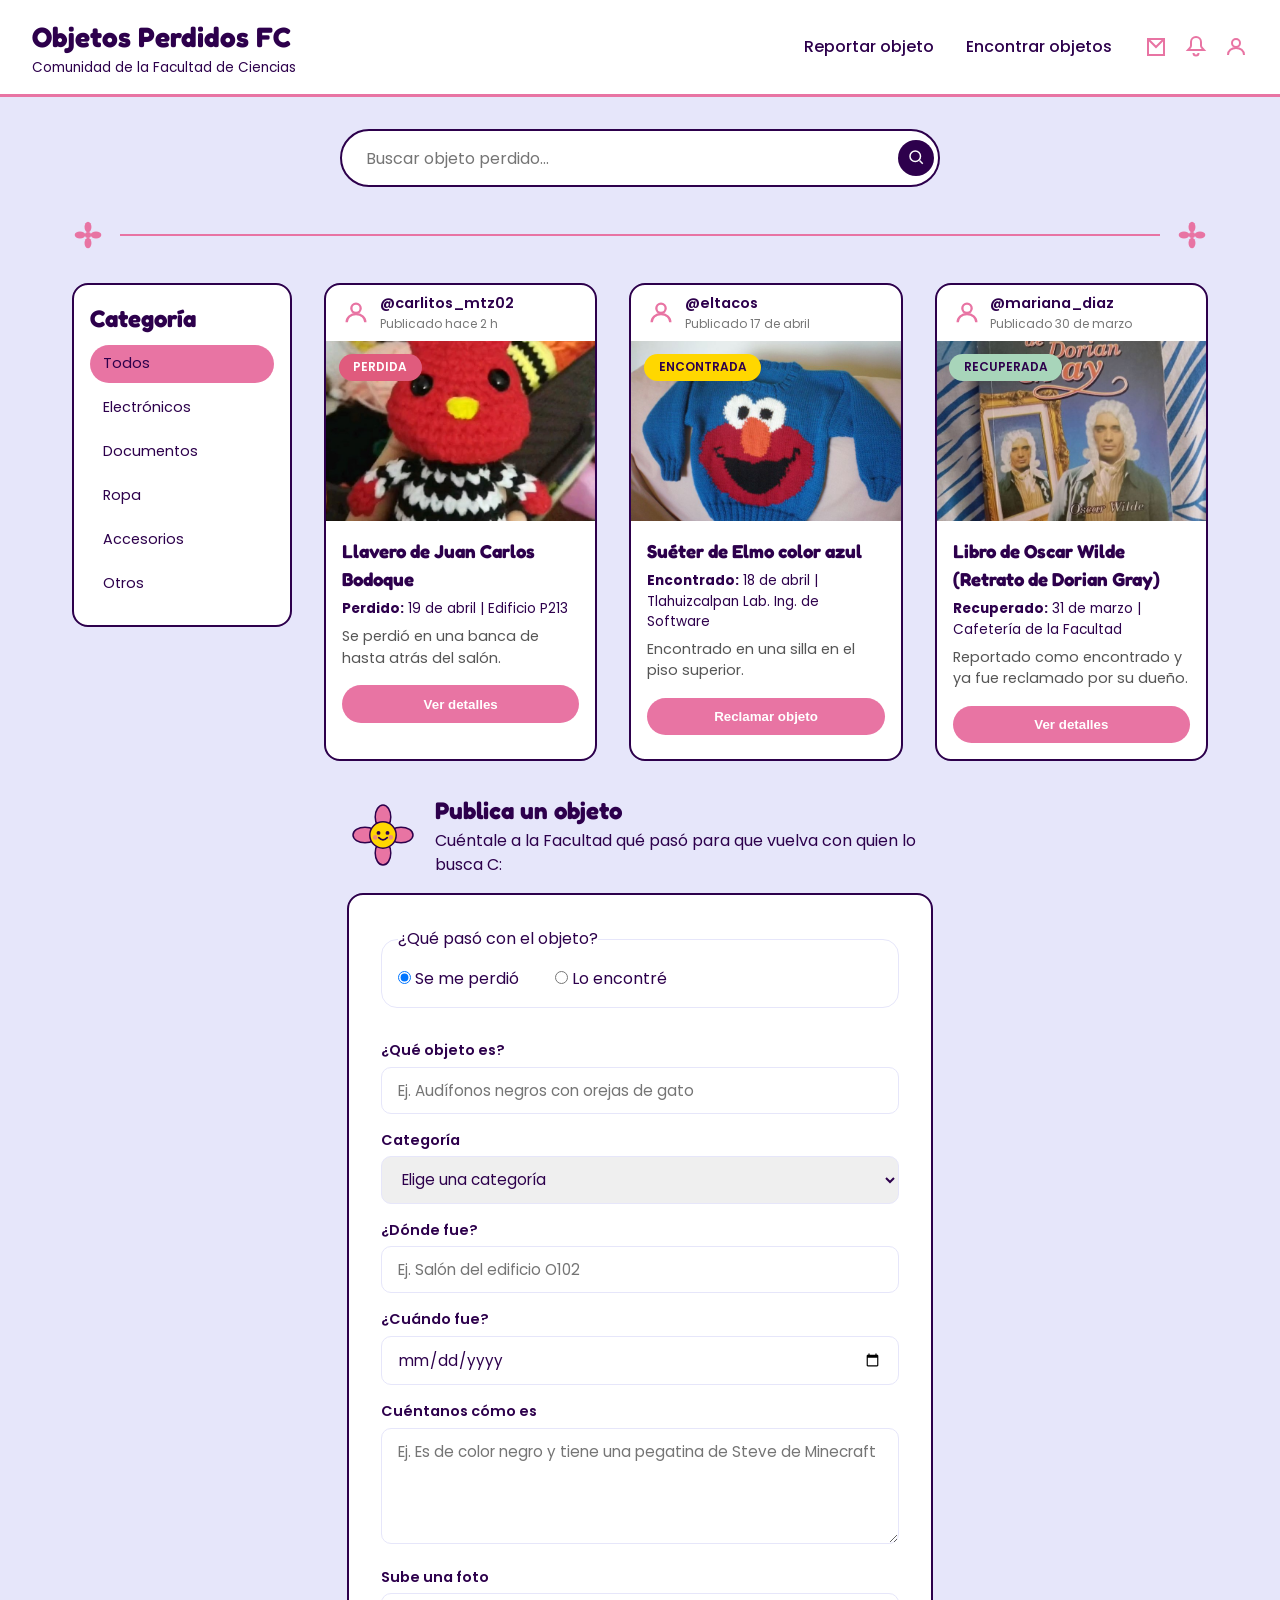
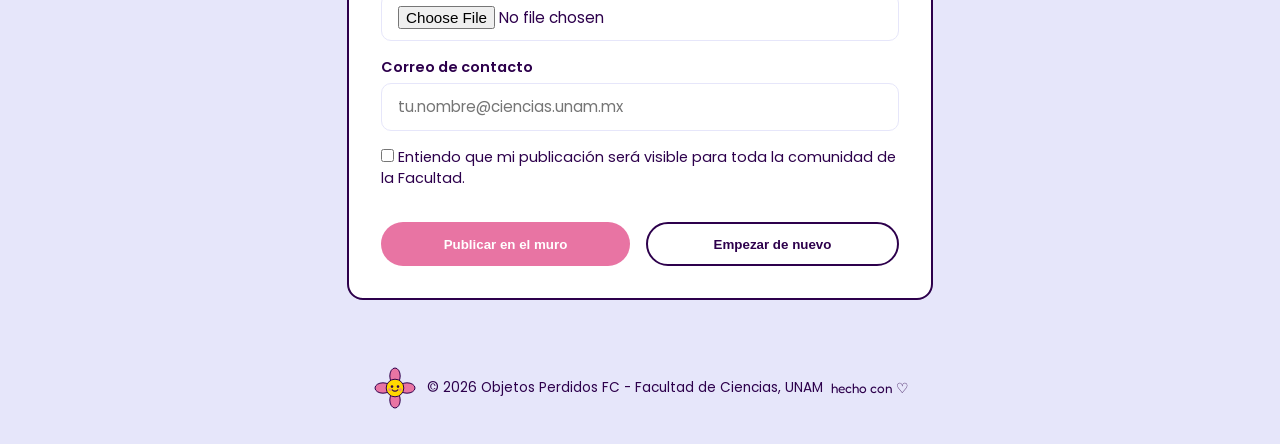
==== commit 4e9ff51d: "Tarea 01: HTML + CSS" ====
--- a/Tarea01/index.html
+++ b/Tarea01/index.html
@@ -1,207 +1,340 @@
 <!DOCTYPE html>
 <html lang="es">
 <head>
-  <meta charset="UTF-8">
-  <meta name="viewport" content="width=device-width, initial-scale=1.0">
-  <title>Club de Objetos Perdidos</title>
-  <link rel="preconnect" href="https://fonts.googleapis.com">
-  <link rel="preconnect" href="https://fonts.gstatic.com" crossorigin>
-  <link href="https://fonts.googleapis.com/css2?family=Comfortaa:wght@400;700&family=Quicksand:wght@400;600&display=swap" rel="stylesheet">
-  <link rel="stylesheet" href="styles.css">
+    <meta charset="UTF-8">
+    <meta name="viewport" content="width=device-width, initial-scale=1.0">
+    <title>Objetos Perdidos FC</title>
+
+    <!-- Fuentes utilizadas: Fredoka (títulos) y Poppins (texto) -->
+    <link rel="preconnect" href="https://fonts.googleapis.com">
+    <link rel="preconnect" href="https://fonts.gstatic.com" crossorigin>
+    <link href="https://fonts.googleapis.com/css2?family=Fredoka:wght@400..700&family=Poppins:wght@400;500;600&display=swap" rel="stylesheet">
+
+    <link rel="stylesheet" href="styles.css">
 </head>
 <body>
 
-  <header class="header">
-    <div class="logo-container">
-      <img src="imagenes/flor.png" alt="Icono flor" class="icon-decor">
-      <h1>Club de Objetos Perdidos</h1>
-    </div>
-
-    <nav class="nav">
-      <ul>
-        <li>
-          <a href="#inicio" class="nav-btn">
-            <img src="imagenes/inicio.png" alt=""> Inicio
-          </a>
-        </li>
-        <li>
-          <a href="#reportar" class="nav-btn">
-            <img src="imagenes/reporte.png" alt=""> Publicar
-          </a>
-        </li>
-        <!-- Barra de búsqueda integrada en la navegación -->
-        <li>
-          <form class="nav-search-form" action="#buscar">
-            <input type="search" placeholder="Buscar..." aria-label="Buscar objeto">
-            <button type="submit" class="nav-search-btn" title="Buscar">
-              <img src="imagenes/lupa.png" alt="Buscar">
-            </button>
-          </form>
-        </li>
-      </ul>
-    </nav>
-  </header>
-
-  <main id="inicio">
-
-    <!-- Sección Hero / Buscador -->
-    <section class="hero" id="buscar">
-      <div class="hero-card">
-        <h2>
-          <img src="imagenes/osodepeluche.png" alt="" class="icon-titulo">
-          ¿Perdiste o encontraste algo muy especial?
-        </h2>
-        <form class="buscador">
-          <div class="campo-grupo">
-            <label for="nombre-objeto">Nombre del objeto</label>
-            <input type="search" id="nombre-objeto" placeholder="Escribe el nombre del objeto...">
-          </div>
-
-          <div class="campo-grupo">
-            <label for="filtro-estado">Estado</label>
-            <select id="filtro-estado">
-              <option value="">Todos los estados</option>
-              <option value="perdido">Perdido</option>
-              <option value="encontrado">Encontrado</option>
-              <option value="recuperado">Recuperado</option>
-            </select>
-          </div>
-
-          <button type="submit" class="btn-primary">
-            <img src="imagenes/lupa.png" alt=""> Buscar ✨
-          </button>
-        </form>
-      </div>
-    </section>
-
-    <!-- Sección Objetos Recientes -->
-    <section class="objetos">
-      <h2 class="titulo-seccion">
-        <img src="imagenes/objetos.png" alt="" class="icon-inline"> Objetos recientes
-      </h2>
-
-      <div class="lista-objetos">
-
-        <!-- Tarjeta 1: Perdido -->
-        <article class="tarjeta polaroid">
-          <span class="tape"></span>
-          <div class="imagen-container">
-            <img src="imagenes/Peluche.jpg" alt="Oso de peluche color beige">
-          </div>
-          <h3>Copito</h3>
-          <p class="estado perdido">
-            Perdido <img src="imagenes/corazonroto.png" alt="">
-          </p>
-          <p class="detalle"><strong><img src="imagenes/mapa.png" alt="" class="icon-detalle"> Lugar:</strong> Parque</p>
-          <p class="detalle"><strong>📅 Fecha:</strong> <time datetime="2026-07-12">12 de Julio</time></p>
-          <p class="descripcion">Oso de peluche suave color beige...</p>
-        </article>
-
-        <!-- Tarjeta 2: Encontrado -->
-        <article class="tarjeta polaroid">
-          <span class="tape"></span>
-          <div class="imagen-container">
-            <img src="imagenes/AlbumDeFotos.jpg" alt="Álbum de fotos familiar color café">
-          </div>
-          <h3>Álbum familiar</h3>
-          <p class="estado encontrado">
-            Encontrado <img src="imagenes/lupa.png" alt="">
-          </p>
-          <p class="detalle"><strong><img src="imagenes/mapa.png" alt="" class="icon-detalle"> Lugar:</strong> Cafetería</p>
-          <p class="detalle"><strong>📅 Fecha:</strong> <time datetime="2026-08-20">20 de Agosto</time></p>
-          <p class="descripcion">Álbum 10x15cm con pasta dura y fotos familiares antiguas...</p>
-        </article>
-
-        <!-- Tarjeta 3: Recuperado -->
-        <article class="tarjeta polaroid">
-          <span class="tape"></span>
-          <div class="imagen-container">
-            <img src="imagenes/Mochila.jpg" alt="Mochila rosa con un llavero de vaca">
-          </div>
-          <h3>Mochila de la Universidad</h3>
-          <p class="estado recuperado">
-            Recuperado <img src="imagenes/flor.png" alt="">
-          </p>
-          <p class="detalle"><strong><img src="imagenes/mapa.png" alt="" class="icon-detalle"> Lugar:</strong> Biblioteca</p>
-          <p class="detalle"><strong>📅 Fecha:</strong> <time datetime="2026-09-03">03 de Septiembre</time></p>
-          <p class="descripcion">Mochila escolar con libros y cuadernos de apuntes...</p>
-        </article>
-
-      </div>
-    </section>
-
-    <!-- Sección Formulario -->
-    <section class="reportar" id="reportar">
-      <div class="nota-container">
-        <h2 class="titulo-seccion">
-          <img src="imagenes/reporte.png" alt="" class="icon-inline"> Reportar un objeto perdido o encontrado
-        </h2>
-
-        <form class="formulario">
-
-          <div class="form-row">
-            <label for="nombre">Nombre del objeto:</label>
-            <input type="text" id="nombre" name="nombre" placeholder="Ej. Peluche Copito" required>
-          </div>
-
-          <fieldset class="form-fieldset">
-            <legend>Estado del objeto:</legend>
-            <div class="radio-options">
-              <label class="radio-label">
-                <input type="radio" name="estado" value="perdido" checked>
-                <img src="imagenes/corazonroto.png" alt="" class="icon-radio"> Perdido
-              </label>
-              <label class="radio-label">
-                <input type="radio" name="estado" value="encontrado">
-                <img src="imagenes/lupa.png" alt="" class="icon-radio"> Encontrado
-              </label>
-              <label class="radio-label">
-                <input type="radio" name="estado" value="recuperado">
-                <img src="imagenes/flor.png" alt="" class="icon-radio"> Recuperado
-              </label>
+    <!-- DIBUJOS
+         Cada <symbol> se dibuja una sola vez aquí y después se
+         "pega" donde haga falta con <use href="#nombre">. -->
+    <svg class="sprite-svg" aria-hidden="true" focusable="false">
+
+        <!-- Florecita sencilla (separador) -->
+        <symbol id="flor" viewBox="0 0 24 24">
+            <ellipse cx="12" cy="6"  rx="2.6" ry="4" fill="var(--color-rosa)"/>
+            <ellipse cx="12" cy="18" rx="2.6" ry="4" fill="var(--color-rosa)"/>
+            <ellipse cx="6"  cy="12" rx="4" ry="2.6" fill="var(--color-rosa)"/>
+            <ellipse cx="18" cy="12" rx="4" ry="2.6" fill="var(--color-rosa)"/>
+            <circle  cx="12" cy="12" r="2.3" fill="var(--color-rosa)"/>
+        </symbol>
+
+        <!-- Hice una mascota que es la misma flor, pero con contorno y carita -->
+        <symbol id="mascota" viewBox="0 0 24 24">
+            <g fill="var(--color-rosa)" stroke="var(--color-texto)" stroke-width="0.5">
+                <ellipse cx="12" cy="6"  rx="2.6" ry="4"/>
+                <ellipse cx="12" cy="18" rx="2.6" ry="4"/>
+                <ellipse cx="6"  cy="12" rx="4" ry="2.6"/>
+                <ellipse cx="18" cy="12" rx="4" ry="2.6"/>
+            </g>
+            <circle cx="12" cy="12" r="4.4" fill="var(--color-dorado)" stroke="var(--color-texto)" stroke-width="0.5"/>
+            <circle cx="10.5" cy="11.3" r="0.65" fill="var(--color-texto)"/>
+            <circle cx="13.5" cy="11.3" r="0.65" fill="var(--color-texto)"/>
+            <circle cx="9.4"  cy="12.8" r="0.8" fill="var(--color-rosa)" fill-opacity="0.7"/>
+            <circle cx="14.6" cy="12.8" r="0.8" fill="var(--color-rosa)" fill-opacity="0.7"/>
+            <path d="M10.6 12.9 Q12 14.3 13.4 12.9" fill="none" stroke="var(--color-texto)" stroke-width="0.6" stroke-linecap="round"/>
+        </symbol>
+
+        <!-- Icono de usuario (el avatar de cada publicación) -->
+        <symbol id="icono-usuario" viewBox="0 0 24 24">
+            <g fill="none" stroke="currentColor" stroke-width="2">
+                <circle cx="12" cy="8" r="4"/>
+                <path d="M4 20c0-4.4 3.6-7 8-7s8 2.6 8 7"/>
+            </g>
+        </symbol>
+    </svg>
+
+    <!-- ENCABEZADO Y NAVEGACIÓN -->
+    <header class="encabezado">
+        <div class="encabezado-marca">
+            <a href="#" class="encabezado-marca-enlace">
+                <h1>Objetos Perdidos FC</h1>
+            </a>
+            <p class="eslogan">Comunidad de la Facultad de Ciencias</p>
+        </div>
+
+        <div class="encabezado-derecha">
+            <nav class="encabezado-nav">
+                <a href="#reportar">Reportar objeto</a>
+                <a href="#objetos">Encontrar objetos</a>
+            </nav>
+
+            <div class="encabezado-iconos">
+                <a href="#" class="icono" aria-label="Mensajes">
+                    <svg viewBox="0 0 24 24" fill="none" stroke="currentColor" stroke-width="2">
+                        <path d="M4 4h16v16H4z"/>
+                        <path d="M4 4l8 8 8-8"/>
+                    </svg>
+                </a>
+
+                <a href="#" class="icono" aria-label="Notificaciones">
+                    <svg viewBox="0 0 24 24" fill="none" stroke="currentColor" stroke-width="2">
+                        <path d="M12 2a5 5 0 0 0-5 5v3.5c0 .8-.3 1.6-.9 2.2L4 15h16l-2.1-2.3a3 3 0 0 1-.9-2.2V7a5 5 0 0 0-5-5z"/>
+                        <path d="M9.5 18a2.5 2.5 0 0 0 5 0"/>
+                    </svg>
+                </a>
+
+                <a href="#" class="icono" aria-label="Perfil">
+                    <svg viewBox="0 0 24 24" fill="none" stroke="currentColor" stroke-width="2">
+                        <circle cx="12" cy="8" r="4"/>
+                        <path d="M4 20c0-4.4 3.6-7 8-7s8 2.6 8 7"/>
+                    </svg>
+                </a>
             </div>
-          </fieldset>
-
-          <div class="form-row">
-            <label for="lugar">Lugar de extravío:</label>
-            <input type="text" id="lugar" name="lugar" placeholder="Ej. Biblioteca central">
-          </div>
-
-          <div class="form-row">
-            <label for="fecha">Fecha:</label>
-            <input type="date" id="fecha" name="fecha">
-          </div>
-
-          <div class="form-row">
-            <label for="descripcion">Descripción:</label>
-            <textarea id="descripcion" name="descripcion" rows="4" placeholder="Describe los detalles del objeto..."></textarea>
-          </div>
-
-          <div class="form-row">
-            <label for="imagen">Imagen (archivo local):</label>
-            <input type="file" id="imagen" name="imagen" accept="image/*">
-          </div>
-
-          <div class="form-row">
-            <label for="contacto">Forma de contacto:</label>
-            <input type="text" id="contacto" name="contacto" placeholder="Tu correo o teléfono">
-          </div>
-
-          <button type="submit" class="btn-primary btn-submit">
-            <img src="imagenes/enviar.png" alt=""> Enviar reporte
-          </button>
-
-        </form>
-      </div>
-    </section>
-
-  </main>
-
-  <footer class="footer">
-    <p>🌸 Club de Objetos Perdidos 🌸</p>
-    <p>Hecho con ♡ por <strong>Brenda Jiménez Ruiz</strong></p>
-    <p>2026</p>
-  </footer>
+        </div>
+    </header>
+
+    <main>
+
+        <!-- BUSCADOR -->
+        <section class="buscador-seccion">
+            <form class="buscador" role="search">
+                <label for="busqueda" class="visualmente-oculto">Buscar objeto perdido</label>
+                <input
+                    type="search"
+                    id="busqueda"
+                    name="busqueda"
+                    placeholder="Buscar objeto perdido..."
+                >
+                <button type="submit" aria-label="Buscar">
+                    <svg viewBox="0 0 24 24" fill="none" stroke="currentColor" stroke-width="2">
+                        <circle cx="11" cy="11" r="7"/>
+                        <path d="M21 21l-4.3-4.3"/>
+                    </svg>
+                </button>
+            </form>
+        </section>
+
+        <!-- Separador decorativo: florecita - línea - florecita -->
+        <div class="separador-decorativo" aria-hidden="true">
+            <svg><use href="#flor"></use></svg>
+            <span class="separador-linea"></span>
+            <svg><use href="#flor"></use></svg>
+        </div>
+
+        <!-- OBJETOS: categorías de búsqueda (izquierda) + muro de publicaciones -->
+        <section class="objetos-seccion" id="objetos">
+
+            <h2 class="visualmente-oculto">Objetos reportados</h2>
+
+            <aside class="categorias">
+                <h2>Categoría</h2>
+                <ul>
+                    <li><a href="#" class="categoria-activa">Todos</a></li>
+                    <li><a href="#">Electrónicos</a></li>
+                    <li><a href="#">Documentos</a></li>
+                    <li><a href="#">Ropa</a></li>
+                    <li><a href="#">Accesorios</a></li>
+                    <li><a href="#">Otros</a></li>
+                </ul>
+            </aside>
+
+            <div class="muro">
+
+                <!-- PUBLICACIÓN 1: Objeto PERDIDO -->
+                <article class="publicacion">
+                    <header class="publicacion-autor">
+                        <svg class="icono-autor" aria-hidden="true"><use href="#icono-usuario"></use></svg>
+                        <div>
+                            <p class="publicacion-usuario">@carlitos_mtz02</p>
+                            <p class="publicacion-tiempo">Publicado hace 2 h</p>
+                        </div>
+                    </header>
+
+                    <div class="publicacion-foto">
+                        <span class="etiqueta-estado etiqueta-estado--perdida">Perdida</span>
+                        <img
+                            src="imagenes/llavero_juancarlosbodoque.jpg"
+                            alt="Llavero de Juan Carlos Bodoque"
+                            class="publicacion-imagen"
+                        >
+                    </div>
+
+                    <div class="publicacion-cuerpo">
+                        <h3>Llavero de Juan Carlos Bodoque</h3>
+                        <p class="publicacion-datos"><strong>Perdido:</strong> 19 de abril | Edificio P213</p>
+                        <p class="publicacion-descripcion">Se perdió en una banca de hasta atrás del salón.</p>
+                        <button type="button">Ver detalles</button>
+                    </div>
+                </article>
+
+                <!-- PUBLICACIÓN 2: Objeto ENCONTRADO -->
+                <article class="publicacion">
+                    <header class="publicacion-autor">
+                        <svg class="icono-autor" aria-hidden="true"><use href="#icono-usuario"></use></svg>
+                        <div>
+                            <p class="publicacion-usuario">@eltacos</p>
+                            <p class="publicacion-tiempo">Publicado 17 de abril</p>
+                        </div>
+                    </header>
+
+                    <div class="publicacion-foto">
+                        <span class="etiqueta-estado etiqueta-estado--encontrada">Encontrada</span>
+                        <img
+                            src="imagenes/sueter_elmo.jpg"
+                            alt="Suéter de Elmo color azul"
+                            class="publicacion-imagen"
+                        >
+                    </div>
+
+                    <div class="publicacion-cuerpo">
+                        <h3>Suéter de Elmo color azul</h3>
+                        <p class="publicacion-datos"><strong>Encontrado:</strong> 18 de abril | Tlahuizcalpan Lab. Ing. de Software</p>
+                        <p class="publicacion-descripcion">Encontrado en una silla en el piso superior.</p>
+                        <button type="button">Reclamar objeto</button>
+                    </div>
+                </article>
+
+                <!-- PUBLICACIÓN 3: Objeto RECUPERADO -->
+                <article class="publicacion">
+                    <header class="publicacion-autor">
+                        <svg class="icono-autor" aria-hidden="true"><use href="#icono-usuario"></use></svg>
+                        <div>
+                            <p class="publicacion-usuario">@mariana_diaz</p>
+                            <p class="publicacion-tiempo">Publicado 30 de marzo</p>
+                        </div>
+                    </header>
+
+                    <div class="publicacion-foto">
+                        <span class="etiqueta-estado etiqueta-estado--recuperada">Recuperada</span>
+                        <img
+                            src="imagenes/libro_oscarwilde.jpg"
+                            alt="Libro de Oscar Wilde"
+                            class="publicacion-imagen"
+                        >
+                    </div>
+
+                    <div class="publicacion-cuerpo">
+                        <h3>Libro de Oscar Wilde (Retrato de Dorian Gray)</h3>
+                        <p class="publicacion-datos"><strong>Recuperado:</strong> 31 de marzo | Cafetería de la Facultad</p>
+                        <p class="publicacion-descripcion">Reportado como encontrado y ya fue reclamado por su dueño.</p>
+                        <button type="button">Ver detalles</button>
+                    </div>
+                </article>
+            </div>
+        </section>
+
+
+        <!-- FORMULARIO PARA PUBLICAR UN OBJETO -->
+        <section class="reportar-seccion" id="reportar">
+            <div class="reportar-titulo">
+                <svg class="mascota" aria-hidden="true"><use href="#mascota"></use></svg>
+                <div>
+                    <h2>Publica un objeto</h2>
+                    <p>Cuéntale a la Facultad qué pasó para que vuelva con quien lo busca C:</p>
+                </div>
+            </div>
+
+            <form class="formulario-reporte">
+
+                <fieldset class="tipo-reporte">
+                    <legend>¿Qué pasó con el objeto?</legend>
+
+                    <label>
+                        <input type="radio" name="tipo" value="perdido" checked>
+                        Se me perdió
+                    </label>
+
+                    <label>
+                        <input type="radio" name="tipo" value="encontrado">
+                        Lo encontré
+                    </label>
+                </fieldset>
+
+                <div class="campo">
+                    <label for="nombre-objeto">¿Qué objeto es?</label>
+                    <input
+                        type="text"
+                        id="nombre-objeto"
+                        name="nombre-objeto"
+                        placeholder="Ej. Audífonos negros con orejas de gato"
+                        required
+                    >
+                </div>
+
+                <div class="campo">
+                    <label for="categoria">Categoría</label>
+                    <select id="categoria" name="categoria" required>
+                        <option value="" selected disabled>Elige una categoría</option>
+                        <option value="electronicos">Electrónicos</option>
+                        <option value="documentos">Documentos</option>
+                        <option value="ropa">Ropa</option>
+                        <option value="accesorios">Accesorios</option>
+                        <option value="otros">Otros</option>
+                    </select>
+                </div>
+
+                <div class="campo">
+                    <label for="ubicacion">¿Dónde fue?</label>
+                    <input
+                        type="text"
+                        id="ubicacion"
+                        name="ubicacion"
+                        placeholder="Ej. Salón del edificio O102"
+                        required
+                    >
+                </div>
+
+                <div class="campo">
+                    <label for="fecha">¿Cuándo fue?</label>
+                    <input type="date" id="fecha" name="fecha" required>
+                </div>
+
+                <div class="campo">
+                    <label for="descripcion">Cuéntanos cómo es</label>
+                    <textarea
+                        id="descripcion"
+                        name="descripcion"
+                        rows="4"
+                        placeholder="Ej. Es de color negro y tiene una pegatina de Steve de Minecraft"
+                    ></textarea>
+                </div>
+
+                <div class="campo">
+                    <label for="foto">Sube una foto</label>
+                    <input type="file" id="foto" name="foto" accept="image/*">
+                </div>
+
+                <div class="campo">
+                    <label for="correo">Correo de contacto</label>
+                    <input
+                        type="email"
+                        id="correo"
+                        name="correo"
+                        placeholder="tu.nombre@ciencias.unam.mx"
+                        required
+                    >
+                </div>
+
+                <label class="campo-checkbox">
+                    <input type="checkbox" name="confirmacion" required>
+                    Entiendo que mi publicación será visible para toda la comunidad de la Facultad.
+                </label>
+
+                <div class="formulario-acciones">
+                    <button type="submit" class="boton-publicar">Publicar en el muro</button>
+                    <button type="reset" class="boton-limpiar">Empezar de nuevo</button>
+                </div>
+            </form>
+        </section>
+    </main>
+
+
+    <!-- PIE DE PÁGINA -->
+    <footer class="pie-pagina">
+        <svg class="mascota mascota--chica" aria-hidden="true"><use href="#mascota"></use></svg>
+        <p>&copy; 2026 Objetos Perdidos FC - Facultad de Ciencias, UNAM</p>
+        <p class="pie-pagina-guino">hecho con ♡</p>
+    </footer>
 
 </body>
 </html>
--- a/Tarea01/styles.css
+++ b/Tarea01/styles.css
@@ -1,569 +1,557 @@
+/* OBJETOS PERDIDOS FC
+ 
+   Orden del archivo:
+   1. Variables
+   2. Reset y base
+   3. Encabezado
+   4. Buscador
+   5. Categorías y muro
+   6. Publicaciones
+   7. Formulario
+   8. Pie de página
+   9. Mascota y animación
+   10. Responsivo (@media)
+   (Las fuentes se cargan con <link> en el index.html) */
+ 
+ 
+/* 1. VARIABLES */
 :root {
-  --color-fondo: #EEE0D0;
-  --color-perdido: #FDDCCE;
-  --color-encontrado: #FFE66D;
-  --color-recuperado: #7BF28B;
-  --color-boton: #A0C4FF;
-  --color-texto: #4a3b32;
-  --color-tarjeta: #FFFFFF;
-  --fuente: "Comfortaa", "Quicksand", sans-serif;
-}
-
+    /* Colores */
+    --color-fondo: #E6E6FA;
+    --color-blanco: #FFFFFF;
+    --color-texto: #2D004C;
+    --color-rosa: #E874A3;
+    --color-dorado: #FFD700;
+    --color-recuperada: #A8D5BA;
+
+    /* Tipografía */
+    --fuente-titulo: 'Fredoka', sans-serif;
+    --fuente-texto: 'Poppins', sans-serif;
+
+    /* Espaciado */
+    --espacio-sm: 0.5rem;
+    --espacio-md: 1rem;
+    --espacio-lg: 2rem;
+
+    --radio-borde: 16px;
+}
+
+/* 2. RESET Y BASE */
 * {
-  box-sizing: border-box;
+    margin: 0;
+    padding: 0;
+    box-sizing: border-box;
 }
 
 body {
-  margin: 0;
-  background-color: var(--color-fondo);
-  color: var(--color-texto);
-  font-family: var(--fuente);
-  line-height: 1.5;
-}
-
-/* --- ICONOS Y MEDIOS --- */
-nav img,
-button img {
-  width: 1.4rem;
-  height: 1.4rem;
-  vertical-align: middle;
-}
-
-/* --- ENCABEZADO Y NAVEGACIÓN --- */
-header.header {
-  display: flex;
-  justify-content: space-between;
-  align-items: center;
-  padding: 1rem 2rem;
-  background-color: var(--color-perdido);
-  border-bottom: 4px solid var(--color-texto);
-  box-shadow: 0 4px 10px rgba(0,0,0,0.05);
-}
-
-.logo-container {
-  display: flex;
-  align-items: center;
-  gap: 0.5rem;
-}
-
-.logo-container h1 {
-  font-size: 1.5rem;
-  margin: 0;
-}
-
-nav ul {
-  display: flex;
-  gap: 1rem;
-  list-style: none;
-  margin: 0;
-  padding: 0;
-}
-
-.nav-btn {
-  display: inline-flex;
-  align-items: center;
-  gap: 0.4rem;
-  padding: 0.6rem 1.2rem;
-  border-radius: 999px;
-  background-color: var(--color-boton);
-  color: var(--color-texto);
-  text-decoration: none;
-  font-weight: 700;
-  transition: transform 0.2s ease, background-color 0.2s ease;
-  box-shadow: 0 3px 6px rgba(0,0,0,0.1);
-}
-
-.nav-btn:hover {
-  transform: translateY(-3px) scale(1.03);
-  background-color: #8bb3f7;
-}
-
-/* --- SECCIÓN HERO / BUSCADOR --- */
-.hero {
-  padding: 2.5rem 2rem 1rem 2rem;
-  display: flex;
-  justify-content: center;
-}
-
-.hero-card {
-  background-color: #FFF8F0;
-  border: 3px solid var(--color-texto);
-  border-radius: 2rem;
-  padding: 2rem;
-  width: 100%;
-  max-width: 900px;
-  text-align: center;
-  box-shadow: 6px 6px 0px var(--color-texto);
-}
-
-.hero-card h2 {
-  margin-top: 0;
-  font-size: 1.4rem;
+    font-family: var(--fuente-texto);
+    line-height: 1.5;
+    background-color: var(--color-fondo);
+    color: var(--color-texto);
+}
+
+/* El bloque de dibujos reutilizables no ocupa espacio */
+.sprite-svg {
+    display: none;
+}
+
+/* Para texto que solo leen los lectores de pantalla */
+.visualmente-oculto {
+    position: absolute;
+    width: 1px;
+    height: 1px;
+    overflow: hidden;
+    white-space: nowrap;
+}
+
+/* 3. ENCABEZADO */
+.encabezado {
+    display: flex;
+    justify-content: space-between;
+    align-items: center;
+    padding: var(--espacio-md) var(--espacio-lg);
+    background-color: var(--color-blanco);
+    border-bottom: 3px solid var(--color-rosa);
+}
+
+.encabezado-marca-enlace {
+    text-decoration: none;
+}
+
+.encabezado-marca h1 {
+    font-family: var(--fuente-titulo);
+    font-size: 1.75rem;
+    color: var(--color-texto);
+}
+
+.eslogan {
+    font-size: 0.85rem;
+}
+
+.encabezado-derecha {
+    display: flex;
+    align-items: center;
+    gap: var(--espacio-lg);
+}
+
+.encabezado-nav {
+    display: flex;
+    gap: var(--espacio-lg);
+}
+
+.encabezado-nav a {
+    text-decoration: none;
+    color: var(--color-texto);
+    font-weight: 500;
+    transition: color 0.2s;
+}
+
+.encabezado-nav a:hover {
+    color: var(--color-rosa);
+}
+
+.encabezado-iconos {
+    display: flex;
+    gap: var(--espacio-md);
+}
+
+.icono {
+    color: var(--color-rosa);
+    transition: color 0.2s;
+}
+
+.icono svg {
+    width: 24px;
+    height: 24px;
+    display: block;
+}
+
+.icono:hover {
+    color: var(--color-texto);
+}
+
+/* 4. BUSCADOR Y SEPARADOR */
+.buscador-seccion {
+    display: flex;
+    justify-content: center;
+    padding: var(--espacio-lg);
 }
 
 .buscador {
-  display: flex;
-  flex-wrap: wrap;
-  gap: 1rem;
-  align-items: flex-end;
-  justify-content: center;
-  margin-top: 1.5rem;
-}
-
-.campo-grupo {
-  display: flex;
-  flex-direction: column;
-  align-items: flex-start;
-}
-
-.campo-grupo label {
-  font-size: 0.85rem;
-  font-weight: bold;
-  margin-bottom: 0.3rem;
-}
-
-.buscador input,
-.buscador select {
-  padding: 0.6rem 1rem;
-  border: 2px solid var(--color-texto);
-  border-radius: 999px;
-  font-family: var(--fuente);
-  outline: none;
-  transition: box-shadow 0.2s ease;
-}
-
-/* --- BOTÓN PRINCIPAL (CON TRANSITION) --- */
-.btn-primary {
-  display: inline-flex;
-  align-items: center;
-  gap: 0.5rem;
-  background-color: var(--color-boton);
-  color: var(--color-texto);
-  border: 2px solid var(--color-texto);
-  border-radius: 999px;
-  padding: 0.6rem 1.4rem;
-  font-family: var(--fuente);
-  font-weight: bold;
-  cursor: pointer;
-  transition: all 0.3s ease;
-  box-shadow: 3px 3px 0px var(--color-texto);
-}
-
-.btn-primary:hover {
-  transform: translateY(-2px);
-  box-shadow: 5px 5px 0px var(--color-texto);
-  background-color: #90b8ff;
-}
-
-/* --- GALERÍA DE TARJETAS (POLAROID CON WASHI TAPE) --- */
-.objetos {
-  padding: 2rem;
-  max-width: 1100px;
-  margin: 0 auto;
-}
-
-.titulo-seccion {
-  text-align: center;
-  margin-bottom: 2rem;
-  font-size: 1.6rem;
-}
-
-.lista-objetos {
-  display: grid;
-  grid-template-columns: repeat(auto-fit, minmax(min(260px, 100%), 1fr));
-  gap: 2.5rem;
-}
-
-.tarjeta.polaroid {
-  position: relative;
-  padding: 1.2rem;
-  background-color: var(--color-tarjeta);
-  border: 3px solid var(--color-texto);
-  border-radius: 1.5rem;
-  box-shadow: 5px 5px 0px rgba(74, 59, 50, 0.3);
-  transition: transform 0.3s ease, box-shadow 0.3s ease;
-}
-
-.tarjeta.polaroid:hover {
-  transform: translateY(-6px) rotate(1deg);
-  box-shadow: 8px 8px 0px rgba(74, 59, 50, 0.4);
-}
-
-/* Cinta adhesiva (Washi Tape) */
-.tape {
-  position: absolute;
-  top: -12px;
-  left: 50%;
-  transform: translateX(-50%) rotate(-2deg);
-  width: 90px;
-  height: 22px;
-  background-color: rgba(255, 230, 109, 0.85);
-  border: 1px dashed rgba(74, 59, 50, 0.4);
-  box-shadow: 0 2px 4px rgba(0,0,0,0.1);
-  z-index: 2;
-}
-
-.imagen-container {
-  width: 100%;
-  height: 200px;
-  border-radius: 1rem;
-  overflow: hidden;
-  border: 2px solid var(--color-texto);
-  margin-bottom: 1rem;
-}
-
-.imagen-container img {
-  width: 100%;
-  height: 100%;
-  object-fit: cover;
-}
-
-.tarjeta h3 {
-  margin: 0.5rem 0;
-  font-size: 1.2rem;
-}
-
-/* Badges de estado */
-.estado {
-  display: inline-block;
-  padding: 0.3rem 0.8rem;
-  border-radius: 999px;
-  font-weight: bold;
-  font-size: 0.85rem;
-  border: 2px solid var(--color-texto);
-  margin-bottom: 0.8rem;
-}
-
-.estado.perdido {
-  background-color: var(--color-perdido);
-}
-
-.estado.encontrado {
-  background-color: var(--color-encontrado);
-}
-
-.estado.recuperado {
-  background-color: var(--color-recuperado);
-}
-
-.detalle {
-  margin: 0.2rem 0;
-  font-size: 0.9rem;
-}
-
-.descripcion {
-  font-size: 0.85rem;
-  color: #6a574b;
-  margin-top: 0.6rem;
-  font-style: italic;
-}
-
-/* --- SECCIÓN FORMULARIO --- */
-.reportar {
-  padding: 2rem;
-  display: flex;
-  justify-content: center;
-}
-
-.nota-container {
-  background-color: #FFF8F0;
-  border: 3px solid var(--color-texto);
-  border-radius: 2rem;
-  padding: 2.5rem;
-  width: 100%;
-  max-width: 700px;
-  box-shadow: 8px 8px 0px var(--color-texto);
-}
-
-.nota-container h2 {
-  text-align: center;
-  margin-top: 0;
-  margin-bottom: 1.5rem;
-  font-size: 1.4rem;
-}
-
-.formulario {
-  display: flex;
-  flex-direction: column;
-  gap: 1.2rem;
-}
-
-.form-row {
-  display: flex;
-  flex-direction: column;
-  gap: 0.3rem;
-}
-
-.form-row label {
-  font-weight: bold;
-  font-size: 0.9rem;
-}
-
-.formulario input[type="text"],
-.formulario input[type="date"],
-.formulario textarea,
-.formulario input[type="file"] {
-  padding: 0.7rem 1rem;
-  border: 2px solid var(--color-texto);
-  border-radius: 1rem;
-  font-family: var(--fuente);
-  background-color: #FFFFFF;
-  outline: none;
-  transition: box-shadow 0.2s ease;
-}
-
-.form-fieldset {
-  border: 2px dashed var(--color-texto);
-  border-radius: 1rem;
-  padding: 1.2rem;
-  background-color: #FFFFFF;
-}
-
-.form-fieldset legend {
-  font-weight: bold;
-  padding: 0 0.5rem;
-}
-
-.radio-options {
-  display: flex;
-  flex-wrap: wrap;
-  gap: 1.5rem;
-}
-
-.radio-label {
-  display: flex;
-  align-items: center;
-  gap: 0.5rem;
-  cursor: pointer;
-  font-size: 0.9rem;
-}
-
-.btn-submit {
-  align-self: center;
-  margin-top: 1rem;
-  padding: 0.8rem 2rem;
-  font-size: 1rem;
-}
-
-/* --- KEYFRAMES (ANIMACIÓN EXIGIDA) --- */
-@keyframes flotar {
-  0% { transform: translateY(0px); }
-  50% { transform: translateY(-6px); }
-  100% { transform: translateY(0px); }
-}
-
-/* --- PIE DE PÁGINA --- */
-footer.footer {
-  text-align: center;
-  padding: 2rem 1rem;
-  background-color: var(--color-perdido);
-  border-top: 4px solid var(--color-texto);
-  margin-top: 3rem;
-}
-
-footer p {
-  margin: 0.3rem 0;
-  font-size: 0.95rem;
-}
-
-/* Iconos dentro de estados y botones */
-.estado img,
-.btn-primary img {
-  width: 1.2rem;
-  height: 1.2rem;
-  vertical-align: middle;
-  object-fit: contain;
-}
-
-/* Iconos grandes junto a los títulos */
-.icon-titulo,
-.icon-inline {
-  width: 3rem;
-  height: 3rem;
-  vertical-align: middle;
-  object-fit: contain;
-}
-
-/* Icono pequeño de "Lugar" en las tarjetas */
-.icon-detalle {
-  width: 1.1rem;
-  height: 1.1rem;
-  vertical-align: middle;
-  object-fit: contain;
-}
-
-/* Flor del logo, con animación */
-.icon-decor {
-  width: 1.8rem;
-  height: 1.8rem;
-  vertical-align: middle;
-  animation: flotar 3s ease-in-out infinite;
-}
-
-/* --- BARRA DE BÚSQUEDA EN EL HEADER --- */
-.nav-search-form {
-  display: flex;
-  align-items: center;
-  background-color: #FFFFFF;
-  border: 2px solid var(--color-texto);
-  border-radius: 999px;
-  padding: 0.2rem 0.3rem 0.2rem 0.8rem;
-  box-shadow: 2px 2px 0px var(--color-texto);
-  transition: transform 0.2s ease, box-shadow 0.2s ease;
-}
-
-.nav-search-form:focus-within {
-  transform: translateY(-2px);
-  box-shadow: 3px 3px 0px var(--color-texto);
-}
-
-.nav-search-form input[type="search"] {
-  border: none;
-  outline: none;
-  background: transparent;
-  font-family: var(--fuente);
-  font-size: 0.85rem;
-  color: var(--color-texto);
-  width: 110px; /* Tamaño compacto para no saturar la barra de navegación */
-  transition: width 0.3s ease;
-}
-
-/* Al hacer clic en el input, la barra se expande ligeramente */
-.nav-search-form input[type="search"]:focus {
-  width: 150px;
-}
-
-.nav-search-btn {
-  background-color: var(--color-boton);
-  border: 1.5px solid var(--color-texto);
-  border-radius: 50%;
-  width: 28px;
-  height: 28px;
-  display: flex;
-  align-items: center;
-  justify-content: center;
-  cursor: pointer;
-  padding: 0;
-  transition: transform 0.2s ease, background-color 0.2s ease;
-}
-
-.nav-search-btn:hover {
-  transform: scale(1.1);
-  background-color: #8bb3f7;
-}
-
-.nav-search-btn img {
-  width: 0.9rem;
-  height: 0.9rem;
-}
-
-/* --- ICONOS EN LOS RADIO BUTTONS DEL FORMULARIO --- */
-/* Forzar tamaño y alineación de la imagen en el radio button */
-.icon-radio {
-  width: 1.3rem;
-  height: 1.3rem;
-  object-fit: contain;
-  vertical-align: middle;
-  transition: transform 0.2s ease; /* Pequeño efecto al pasar el mouse */
-}
-
-/* Efecto hover sobre la imagen al pasar el mouse por la etiqueta */
-.radio-label:hover .icon-radio {
-  transform: scale(1.1);
-}
-
-/* --- FOCO VISIBLE (teclado) --- */
-.buscador input:focus,
-.buscador select:focus,
-.formulario input[type="text"]:focus,
-.formulario input[type="date"]:focus,
-.formulario input[type="file"]:focus,
-.formulario textarea:focus {
-  box-shadow: 0 0 0 4px var(--color-boton);
-}
-
-.btn-primary:focus-visible,
-.nav-btn:focus-visible,
-.nav-search-btn:focus-visible,
-.radio-label input:focus-visible {
-  outline: 3px solid var(--color-texto);
-  outline-offset: 3px;
-}
-
-/* --- RESPONSIVE --- */
-@media (max-width: 768px) {
-  header.header {
-    flex-direction: column;
-    gap: 1rem;
-    padding: 1rem;
-  }
-
-  nav ul {
-    flex-wrap: wrap;
+    position: relative;
+    width: 100%;
+    max-width: 600px;
+}
+
+.buscador input {
+    width: 100%;
+    padding: 0.9rem 3.2rem 0.9rem 1.5rem;
+    border: 2px solid var(--color-texto);
+    border-radius: 999px;
+    font-family: var(--fuente-texto);
+    font-size: 1rem;
+    color: var(--color-texto);
+}
+
+.buscador input:focus {
+    outline: 3px solid var(--color-rosa);
+}
+
+.buscador button {
+    position: absolute;
+    right: 6px;
+    top: 50%;
+    transform: translateY(-50%);
+    width: 36px;
+    height: 36px;
+    border: none;
+    border-radius: 50%;
+    background-color: var(--color-texto);
+    color: var(--color-blanco);
+    cursor: pointer;
+}
+
+.buscador button svg {
+    width: 18px;
+    height: 18px;
+}
+
+.separador-decorativo {
+    display: flex;
+    align-items: center;
     justify-content: center;
-  }
-
-  .hero {
-    padding: 1.5rem 1rem 0.5rem 1rem;
-  }
-
-  .hero-card {
-    padding: 1.5rem 1rem;
-    box-shadow: 4px 4px 0px var(--color-texto);
-  }
-
-  .buscador {
-    flex-direction: column;
-    align-items: stretch;
-  }
-
-  .campo-grupo {
-    align-items: stretch;
+    gap: var(--espacio-md);
+    max-width: 1200px;
+    margin: 0 auto var(--espacio-lg);
+    padding: 0 var(--espacio-lg);
+}
+
+.separador-decorativo svg {
+    width: 32px;
+    height: 32px;
+}
+
+.separador-linea {
+    flex-grow: 1;
+    height: 2px;
+    background-color: var(--color-rosa);
+}
+
+/* 5. CATEGORÍAS Y MURO */
+/* Dos columnas: categorías (220px fijos) y el muro (el resto del espacio) */
+.objetos-seccion {
+    display: grid;
+    grid-template-columns: 220px 1fr;
+    gap: var(--espacio-lg);
+    max-width: 1200px;
+    margin: 0 auto;
+    padding: 0 var(--espacio-lg) var(--espacio-lg);
+}
+
+.categorias,
+.publicacion,
+.formulario-reporte {
+    background-color: var(--color-blanco);
+    border: 2px solid var(--color-texto);
+    border-radius: var(--radio-borde);
+}
+
+.categorias {
+    padding: var(--espacio-md);
+    height: fit-content;
+}
+
+.categorias h2 {
+    font-family: var(--fuente-titulo);
+    margin-bottom: var(--espacio-sm);
+}
+
+.categorias ul {
+    list-style: none;
+}
+
+.categorias li {
+    margin-bottom: 0.4rem;
+}
+
+.categorias a {
+    display: block;
+    padding: 0.5rem 0.8rem;
+    border-radius: 999px;
+    text-decoration: none;
+    color: var(--color-texto);
+    font-size: 0.9rem;
+    transition: background-color 0.2s;
+}
+
+.categorias a:hover {
+    background-color: var(--color-fondo);
+}
+
+.categoria-activa {
+    background-color: var(--color-rosa);
+    color: var(--color-blanco);
+}
+
+.muro {
+    display: grid;
+    grid-template-columns: repeat(auto-fit, minmax(240px, 1fr));
+    gap: var(--espacio-lg);
+}
+
+/* 6. PUBLICACIONES */
+/* Cada publicación contiene autor, foto y cuerpo */
+.publicacion {
+    overflow: hidden;
+    transition: transform 0.2s;
+}
+
+.publicacion:hover {
+    transform: translateY(-4px);
+}
+
+.publicacion-autor {
+    display: flex;
+    align-items: center;
+    gap: 0.6rem;
+    padding: var(--espacio-sm) var(--espacio-md);
+}
+
+.icono-autor {
+    width: 28px;
+    height: 28px;
+    color: var(--color-rosa);
+}
+
+.publicacion-usuario {
+    font-weight: 600;
+    font-size: 0.9rem;
+}
+
+.publicacion-tiempo {
+    font-size: 0.75rem;
+    color: #777;
+}
+
+.publicacion-foto {
+    position: relative;
+}
+
+.publicacion-imagen {
     width: 100%;
-  }
-
-  .buscador input,
-  .buscador select,
-  .buscador .btn-primary {
+    height: 180px;
+    object-fit: cover;
+    display: block;
+}
+
+.etiqueta-estado {
+    position: absolute;
+    top: 0.8rem;
+    left: 0.8rem;
+    padding: 0.3rem 0.9rem;
+    border-radius: 999px;
+    font-size: 0.75rem;
+    font-weight: 600;
+    text-transform: uppercase;
+    color: var(--color-blanco);
+}
+
+.etiqueta-estado--perdida {
+    background-color: #E05B7D;
+}
+
+.etiqueta-estado--encontrada {
+    background-color: var(--color-dorado);
+    color: var(--color-texto);
+}
+
+.etiqueta-estado--recuperada {
+    background-color: var(--color-recuperada);
+    color: var(--color-texto);
+}
+
+.publicacion-cuerpo {
+    padding: var(--espacio-md);
+}
+
+.publicacion-cuerpo h3 {
+    font-family: var(--fuente-titulo);
+    margin-bottom: 0.4rem;
+}
+
+.publicacion-datos {
+    font-size: 0.85rem;
+    margin-bottom: 0.4rem;
+}
+
+.publicacion-descripcion {
+    font-size: 0.9rem;
+    color: #555;
+    margin-bottom: var(--espacio-md);
+}
+
+.publicacion-cuerpo button {
     width: 100%;
-  }
-
-  .buscador .btn-primary {
+    padding: 0.7rem;
+    border: none;
+    border-radius: 999px;
+    background-color: var(--color-rosa);
+    color: var(--color-blanco);
+    font-weight: 600;
+    cursor: pointer;
+    transition: background-color 0.2s;
+}
+
+.publicacion-cuerpo button:hover {
+    background-color: var(--color-texto);
+}
+
+.publicacion-cuerpo button:focus {
+    outline: 3px solid var(--color-dorado);
+}
+
+/* 7. FORMULARIO */
+.reportar-seccion {
+    max-width: 650px;
+    margin: 0 auto;
+    padding: 0 var(--espacio-lg) var(--espacio-lg);
+}
+
+.reportar-titulo {
+    display: flex;
+    align-items: center;
+    gap: var(--espacio-md);
+    margin-bottom: var(--espacio-md);
+}
+
+.mascota {
+    width: 48px;
+    height: 48px;
+}
+
+.reportar-titulo h2 {
+    font-family: var(--fuente-titulo);
+    font-size: 1.5rem;
+}
+
+.formulario-reporte {
+    padding: var(--espacio-lg);
+}
+
+.tipo-reporte {
+    border: 1px solid var(--color-fondo);
+    border-radius: var(--radio-borde);
+    padding: var(--espacio-md);
+    margin-bottom: var(--espacio-lg);
+}
+
+.tipo-reporte label {
+    margin-right: var(--espacio-lg);
+}
+
+.campo {
+    margin-bottom: var(--espacio-md);
+}
+
+.campo label {
+    display: block;
+    font-weight: 600;
+    margin-bottom: 0.3rem;
+    font-size: 0.9rem;
+}
+
+.campo input,
+.campo select,
+.campo textarea {
+    width: 100%;
+    padding: 0.7rem 1rem;
+    border: 1px solid var(--color-fondo);
+    border-radius: 10px;
+    font-family: var(--fuente-texto);
+    font-size: 0.95rem;
+    color: var(--color-texto);
+}
+
+.campo input:focus,
+.campo select:focus,
+.campo textarea:focus {
+    outline: 2px solid var(--color-rosa);
+}
+
+.campo-checkbox {
+    display: block;
+    font-size: 0.9rem;
+    margin-bottom: var(--espacio-lg);
+}
+
+.formulario-acciones {
+    display: flex;
+    gap: var(--espacio-md);
+}
+
+.formulario-acciones button {
+    flex: 1;
+    padding: 0.8rem;
+    border-radius: 999px;
+    font-weight: 600;
+    cursor: pointer;
+}
+
+.boton-publicar {
+    border: none;
+    background-color: var(--color-rosa);
+    color: var(--color-blanco);
+}
+
+.boton-publicar:hover {
+    background-color: var(--color-texto);
+}
+
+.boton-limpiar {
+    border: 2px solid var(--color-texto);
+    background-color: transparent;
+    color: var(--color-texto);
+}
+
+.boton-limpiar:hover {
+    background-color: var(--color-fondo);
+}
+
+/* 8. PIE DE PÁGINA */
+.pie-pagina {
+    display: flex;
+    align-items: center;
     justify-content: center;
-  }
-
-  .objetos,
-  .reportar {
-    padding: 1.5rem 1rem;
-  }
-
-  .nota-container {
-    padding: 1.5rem 1rem;
-    box-shadow: 5px 5px 0px var(--color-texto);
-  }
-}
-
-@media (max-width: 480px) {
-  .logo-container h1 {
-    font-size: 1.25rem;
-  }
-
-  .titulo-seccion {
-    font-size: 1.3rem;
-  }
-
-  .icon-titulo,
-  .icon-inline {
-    width: 2.2rem;
-    height: 2.2rem;
-  }
-
-  .nav-btn {
-    padding: 0.5rem 0.9rem;
-  }
-
-  .radio-options {
-    flex-direction: column;
-    gap: 0.8rem;
-  }
+    gap: var(--espacio-sm);
+    padding: var(--espacio-lg);
+    text-align: center;
+    font-size: 0.85rem;
+}
+
+.mascota--chica {
+    width: 28px;
+    height: 28px;
+}
+
+.pie-pagina-guino {
+    font-family: var(--fuente-titulo);
+}
+
+/* 9. MASCOTA Y ANIMACIÓN */
+/* La florecita con carita se mece como un péndulo */
+.mascota {
+    width: 72px;
+    height: 72px;
+    flex-shrink: 0;
+    transform-origin: bottom center;
+    animation: balanceo 3s ease-in-out infinite;
+}
+
+.mascota--chica {
+    width: 48px;
+    height: 48px;
+}
+
+/* Se inclina a la izquierda y en 50% a la derecha, y vuelve a empezar */
+@keyframes balanceo {
+    0%, 100% {
+        transform: rotate(-8deg);
+    }
+    50% {
+        transform: rotate(8deg);
+    }
+}
+
+/* Si la persona pidió menos movimiento en su sistema, la mascota se queda quieta */
+@media (prefers-reduced-motion: reduce) {
+    .mascota {
+        animation: none;
+    }
+}
+
+/* 10. RESPONSIVO (@media) */
+@media (max-width: 900px) {
+    .objetos-seccion {
+        grid-template-columns: 1fr;
+    }
+}
+
+@media (max-width: 600px) {
+    .encabezado {
+        flex-direction: column;
+        gap: var(--espacio-sm);
+    }
+
+    .encabezado-derecha {
+        flex-direction: column;
+        gap: var(--espacio-sm);
+    }
+
+    .muro {
+        grid-template-columns: 1fr;
+    }
+
+    .formulario-acciones {
+        flex-direction: column;
+    }
 }
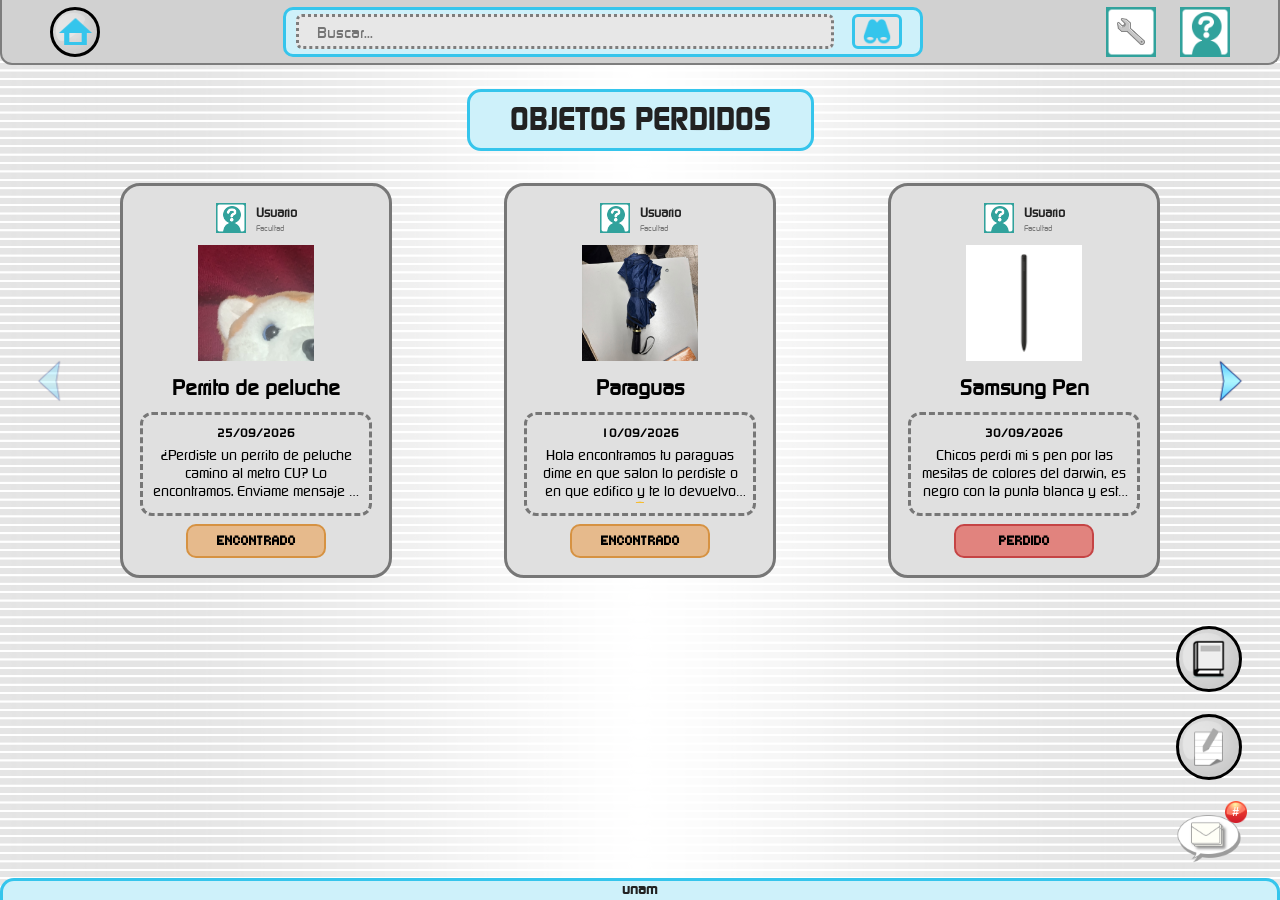
==== commit da9da166: "Merge c71dbf4eab26d4772a4c8a19439baf958f26049c into b931318a00c5dfd5f526e6124330abd519b348b3" ====
--- a/Tarea01/index.html
+++ b/Tarea01/index.html
@@ -1,340 +1,375 @@
-<!DOCTYPE html>
+<!doctype html>
 <html lang="es">
-<head>
-    <meta charset="UTF-8">
-    <meta name="viewport" content="width=device-width, initial-scale=1.0">
-    <title>Objetos Perdidos FC</title>
-
-    <!-- Fuentes utilizadas: Fredoka (títulos) y Poppins (texto) -->
-    <link rel="preconnect" href="https://fonts.googleapis.com">
-    <link rel="preconnect" href="https://fonts.gstatic.com" crossorigin>
-    <link href="https://fonts.googleapis.com/css2?family=Fredoka:wght@400..700&family=Poppins:wght@400;500;600&display=swap" rel="stylesheet">
-
-    <link rel="stylesheet" href="styles.css">
-</head>
-<body>
-
-    <!-- DIBUJOS
-         Cada <symbol> se dibuja una sola vez aquí y después se
-         "pega" donde haga falta con <use href="#nombre">. -->
-    <svg class="sprite-svg" aria-hidden="true" focusable="false">
-
-        <!-- Florecita sencilla (separador) -->
-        <symbol id="flor" viewBox="0 0 24 24">
-            <ellipse cx="12" cy="6"  rx="2.6" ry="4" fill="var(--color-rosa)"/>
-            <ellipse cx="12" cy="18" rx="2.6" ry="4" fill="var(--color-rosa)"/>
-            <ellipse cx="6"  cy="12" rx="4" ry="2.6" fill="var(--color-rosa)"/>
-            <ellipse cx="18" cy="12" rx="4" ry="2.6" fill="var(--color-rosa)"/>
-            <circle  cx="12" cy="12" r="2.3" fill="var(--color-rosa)"/>
-        </symbol>
-
-        <!-- Hice una mascota que es la misma flor, pero con contorno y carita -->
-        <symbol id="mascota" viewBox="0 0 24 24">
-            <g fill="var(--color-rosa)" stroke="var(--color-texto)" stroke-width="0.5">
-                <ellipse cx="12" cy="6"  rx="2.6" ry="4"/>
-                <ellipse cx="12" cy="18" rx="2.6" ry="4"/>
-                <ellipse cx="6"  cy="12" rx="4" ry="2.6"/>
-                <ellipse cx="18" cy="12" rx="4" ry="2.6"/>
-            </g>
-            <circle cx="12" cy="12" r="4.4" fill="var(--color-dorado)" stroke="var(--color-texto)" stroke-width="0.5"/>
-            <circle cx="10.5" cy="11.3" r="0.65" fill="var(--color-texto)"/>
-            <circle cx="13.5" cy="11.3" r="0.65" fill="var(--color-texto)"/>
-            <circle cx="9.4"  cy="12.8" r="0.8" fill="var(--color-rosa)" fill-opacity="0.7"/>
-            <circle cx="14.6" cy="12.8" r="0.8" fill="var(--color-rosa)" fill-opacity="0.7"/>
-            <path d="M10.6 12.9 Q12 14.3 13.4 12.9" fill="none" stroke="var(--color-texto)" stroke-width="0.6" stroke-linecap="round"/>
-        </symbol>
-
-        <!-- Icono de usuario (el avatar de cada publicación) -->
-        <symbol id="icono-usuario" viewBox="0 0 24 24">
-            <g fill="none" stroke="currentColor" stroke-width="2">
-                <circle cx="12" cy="8" r="4"/>
-                <path d="M4 20c0-4.4 3.6-7 8-7s8 2.6 8 7"/>
-            </g>
-        </symbol>
-    </svg>
-
-    <!-- ENCABEZADO Y NAVEGACIÓN -->
-    <header class="encabezado">
-        <div class="encabezado-marca">
-            <a href="#" class="encabezado-marca-enlace">
-                <h1>Objetos Perdidos FC</h1>
-            </a>
-            <p class="eslogan">Comunidad de la Facultad de Ciencias</p>
+
+  <head>
+    <meta charset="UTF-8" />
+    <meta name="viewport" content="width=device-width, initial-scale=1.0" />
+    <link rel="stylesheet" href="./styles.css" />
+    <title>FCiencias Objetos Perdidos</title>
+  </head>
+
+  <body>
+    <!-- ----------------------
+         ENCABEZADO Y BARRA DE NAVEGACIÓN
+         ---------------------- -->
+    <header>
+      <a href="./index.html" class="btn-circular" data-button="home" aria-label="Inicio">
+        <img src="./resources/sym/sym_home.png" alt="">
+      </a>
+
+      <div class="searchbar">
+        <input
+          class="searchbar-input"
+          type="search"
+          aria-label="Buscar"
+          placeholder="Buscar..."
+        >
+        <button class="btn-searchbar" data-button="search" type="button" aria-label="Buscar">
+          <img src="./resources/sym/sym_search.png" alt="">
+        </button>
+      </div>
+
+      <button class="btn-cuadrado" data-button="config" type="button" aria-label="Configuración">
+        <img src="./resources/btn/btn_frame.png" data-part="btn_frame" alt="">
+        <img src="./resources/sym/sym_config.png" data-part="sym_config" alt="">
+      </button>
+
+      <button class="btn-cuadrado" data-button="user" type="button" aria-label="Usuario">
+        <img src="./resources/btn/btn_user.png" alt="">
+      </button>
+    </header>
+
+    <!-- ----------------------
+         CONTENIDO PRINCIPAL
+         ---------------------- -->
+    <main>
+      <!-- Título de la página -->
+      <h1 class="titulo-pagina">OBJETOS PERDIDOS</h1>
+
+      <!-- Carrusel de publicaciones -->
+      <section class="carrusel" aria-label="Objetos Perdidos">
+        <!-- Selectores de página -->
+        <input class="carrusel-selector" type="radio" name="posicion-carrusel" id="posicion-1" checked aria-label="Publicación 1">
+        <input class="carrusel-selector" type="radio" name="posicion-carrusel" id="posicion-2" aria-label="Publicación 2">
+        <input class="carrusel-selector" type="radio" name="posicion-carrusel" id="posicion-3" aria-label="Publicación 3">
+        <input class="carrusel-selector" type="radio" name="posicion-carrusel" id="posicion-4" aria-label="Publicación 4">
+        <input class="carrusel-selector" type="radio" name="posicion-carrusel" id="posicion-5" aria-label="Publicación 5">
+        <input class="carrusel-selector" type="radio" name="posicion-carrusel" id="posicion-6" aria-label="Publicación 6">
+        <input class="carrusel-selector" type="radio" name="posicion-carrusel" id="posicion-7" aria-label="Publicación 7">
+        <input class="carrusel-selector" type="radio" name="posicion-carrusel" id="posicion-8" aria-label="Publicación 8">
+        <input class="carrusel-selector" type="radio" name="posicion-carrusel" id="posicion-9" aria-label="Publicación 9">
+        <input class="carrusel-selector" type="radio" name="posicion-carrusel" id="posicion-10" aria-label="Publicación 10">
+
+        <!-- Tarjetas de publicaciones -->
+        <div class="carrusel-ventana">
+          <div class="carrusel-lista">
+            <article class="publicacion">
+              <div class="publicador">
+                <img class="imagen-publicador" src="./resources/btn/btn_user.png" alt="">
+                <div class="datos-publicador">
+                  <p class="nombre-publicador">Usuario</p>
+                  <p class="facultad-publicador">Facultad</p>
+                </div>
+              </div>
+              <img class="imagen-objeto" src="./objects/peluche1.jpg" alt="Peluche">
+              <h2 class="titulo-objeto">Perrito de peluche</h2>
+              <div class="detalles-caja">
+                <p class="fecha-publicacion">25/09/2026</p>
+                <p class="descripcion">¿Perdiste un perrito de peluche camino al metro CU? Lo encontramos. Enviame mensaje si es tuyo.</p>
+              </div>
+              <div class="estado-caja" data-estado="ENCONTRADO">ENCONTRADO</div>
+            </article>
+
+            <article class="publicacion">
+              <div class="publicador">
+                <img class="imagen-publicador" src="./resources/btn/btn_user.png" alt="">
+                <div class="datos-publicador">
+                  <p class="nombre-publicador">Usuario</p>
+                  <p class="facultad-publicador">Facultad</p>
+                </div>
+              </div>
+              <img class="imagen-objeto" src="./objects/paraguas1.jpg" alt="Paraguas">
+              <h2 class="titulo-objeto">Paraguas</h2>
+              <div class="detalles-caja">
+                <p class="fecha-publicacion">10/09/2026</p>
+                <p class="descripcion">Hola encontramos tu paraguas dime en que salon lo perdiste o en que edifico y te lo devuelvo 🙂</p>
+              </div>
+              <div class="estado-caja" data-estado="ENCONTRADO">ENCONTRADO</div>
+            </article>
+
+            <article class="publicacion">
+              <div class="publicador">
+                <img class="imagen-publicador" src="./resources/btn/btn_user.png" alt="">
+                <div class="datos-publicador">
+                  <p class="nombre-publicador">Usuario</p>
+                  <p class="facultad-publicador">Facultad</p>
+                </div>
+              </div>
+              <img class="imagen-objeto" src="./objects/pluma1.jpg" alt="Pluma">
+              <h2 class="titulo-objeto">Samsung Pen</h2>
+              <div class="detalles-caja">
+                <p class="fecha-publicacion">30/09/2026</p>
+                <p class="descripcion">Chicos perdi mi s pen por las mesitas de colores del darwin, es negro con la punta blanca y esta bn desgastada :c pls si la encontraron mandenme dm </p>
+              </div>
+              <div class="estado-caja" data-estado="PERDIDO">PERDIDO</div>
+            </article>
+
+            <article class="publicacion">
+              <div class="publicador">
+                <img class="imagen-publicador" src="./resources/btn/btn_user.png" alt="">
+                <div class="datos-publicador">
+                  <p class="nombre-publicador">Usuario</p>
+                  <p class="facultad-publicador">Facultad</p>
+                </div>
+              </div>
+              <img class="imagen-objeto" src="./objects/reloj1.jpg" alt="Reloj">
+              <h2 class="titulo-objeto">Reloj</h2>
+              <div class="detalles-caja">
+                <p class="fecha-publicacion">22/09/2026</p>
+                <p class="descripcion">Holaa, alguien de casualidad vio este reloj en la facultad? Lo perdí pero no recuerdo en qué momento ya no lo tenía.</p>
+              </div>
+              <div class="estado-caja" data-estado="PERDIDO">PERDIDO</div>
+            </article>
+
+            <article class="publicacion">
+              <div class="publicador">
+                <img class="imagen-publicador" src="./resources/btn/btn_user.png" alt="">
+                <div class="datos-publicador">
+                  <p class="nombre-publicador">Usuario</p>
+                  <p class="facultad-publicador">Facultad</p>
+                </div>
+              </div>
+              <img class="imagen-objeto" src="./objects/tarjetaMetro1.jpg" alt="Tarjeta del Metro">
+              <h2 class="titulo-objeto">Tarjeta del Metro</h2>
+              <div class="detalles-caja">
+                <p class="fecha-publicacion">04/09/2026</p>
+                <p class="descripcion">Encontré una tarjeta del metro en el caminito entre el Instituto de Física y la D.G.B. 📍
+Si me dices qué estampita trae te la devuelvo ✨</p>
+              </div>
+              <div class="estado-caja" data-estado="ENCONTRADO">ENCONTRADO</div>
+            </article>
+
+            <article class="publicacion">
+              <div class="publicador">
+                <img class="imagen-publicador" src="./resources/btn/btn_user.png" alt="">
+                <div class="datos-publicador">
+                  <p class="nombre-publicador">Usuario</p>
+                  <p class="facultad-publicador">Facultad</p>
+                </div>
+              </div>
+              <img class="imagen-objeto" src="./objects/anillo1.jpg" alt="Anillo">
+              <h2 class="titulo-objeto">Anillo</h2>
+              <div class="detalles-caja">
+                <p class="fecha-publicacion">24/08/2026</p>
+                <p class="descripcion">Hola. El día de hoy perdí un anillo que es muy importante para mí y tiene un gran valor sentimental y familiar.
+Estimo que pude haberlo perdido entre las 3:30 y las 5:00 de la tarde, aunque no descarto que haya sido antes y no me haya dado cuenta.
+Hoy estuve en
+Anexo de la Facultad de Ingeniería
+Facultad de Ciencias
+Carrito de café de Arquitectura
+Creo que pude haberlo perdido principalmente en el trayecto entre el Anexo de Ingeniería y el carrito de café de Arquitectura
+El anillo tiene para mí muchísimo más valor sentimental que económico y recuperarlo significa mucho. Si alguien lo encontró o tiene cualquier información, agradecería muchísimo que me contactara.
+Ofrezco recompensa por su devolución.
+También agradecería mucho que compartieran esta publicación o dejaran un comentario para ayudar a que llegue a más personas.
+Muchas gracias por cualquier ayuda.</p>
+              </div>
+              <div class="estado-caja" data-estado="PERDIDO">PERDIDO</div>
+            </article>
+
+            <article class="publicacion">
+              <div class="publicador">
+                <img class="imagen-publicador" src="./resources/btn/btn_user.png" alt="">
+                <div class="datos-publicador">
+                  <p class="nombre-publicador">Usuario</p>
+                  <p class="facultad-publicador">Facultad</p>
+                </div>
+              </div>
+              <img class="imagen-objeto" src="./objects/lentes1.jpg" alt="Lentes">
+              <h2 class="titulo-objeto">Lentes</h2>
+              <div class="detalles-caja">
+                <p class="fecha-publicacion">19/08/2026</p>
+                <p class="descripcion">Si perdiste tus lentes en el baño de biología, planta baja; pasa con la jefa de la biblioteca,ellas los encontró</p>
+              </div>
+              <div class="estado-caja" data-estado="ENCONTRADO">ENCONTRADO</div>
+            </article>
+
+            <article class="publicacion">
+              <div class="publicador">
+                <img class="imagen-publicador" src="./resources/btn/btn_user.png" alt="">
+                <div class="datos-publicador">
+                  <p class="nombre-publicador">Usuario</p>
+                  <p class="facultad-publicador">Facultad</p>
+                </div>
+              </div>
+              <img class="imagen-objeto" src="./objects/termo1.jpg" alt="Termo">
+              <h2 class="titulo-objeto">Termo</h2>
+              <div class="detalles-caja">
+                <p class="fecha-publicacion">18/09/2026</p>
+                <p class="descripcion">Hola amigos perdí este termo ayer entre los edificios O y P y quisiera pedirles de corazón su ayuda para recuperarlo.
+Tiene un valor sentimental enorme para mí porque fue un regalo que me hicieron después de que falleció mi gatito. Está personalizado con su imagen, la fecha y su nombre, y desde que me lo regalaron se convirtió en una forma muy bonita de llevar conmigo su recuerdo. 🐱🤍
+Por eso significa muchísimo para mí poder recuperarlo.
+Si alguien lo encontró, lo vio o sabe algo de él, por favor mándenme mensaje. Estaría enormemente agradecida de poder tenerlo de vuelta. 🤍🐾
+Gracias de corazón.</p>
+              </div>
+              <div class="estado-caja" data-estado="RECUPERADO">RECUPERADO</div>
+            </article>
+
+            <article class="publicacion">
+              <div class="publicador">
+                <img class="imagen-publicador" src="./resources/btn/btn_user.png" alt="">
+                <div class="datos-publicador">
+                  <p class="nombre-publicador">Usuario</p>
+                  <p class="facultad-publicador">Facultad</p>
+                </div>
+              </div>
+              <img class="imagen-objeto" src="./objects/mochila1.jpg" alt="Mochila">
+              <h2 class="titulo-objeto">Mochila</h2>
+              <div class="detalles-caja">
+                <p class="fecha-publicacion">01/09/2026</p>
+                <p class="descripcion">Tiraste tu mochila en los baños de vatos del tlahuiz, una lavada y pa Miguel si no</p>
+              </div>
+              <div class="estado-caja" data-estado="RECUPERADO">RECUPERADO</div>
+            </article>
+
+            <article class="publicacion">
+              <div class="publicador">
+                <img class="imagen-publicador" src="./resources/btn/btn_user.png" alt="">
+                <div class="datos-publicador">
+                  <p class="nombre-publicador">Usuario</p>
+                  <p class="facultad-publicador">Facultad</p>
+                </div>
+              </div>
+              <img class="imagen-objeto" src="./objects/botella1.jpg" alt="Botella">
+              <h2 class="titulo-objeto">BOTELLA DE AGUA</h2>
+              <div class="detalles-caja">
+                <p class="fecha-publicacion">06/10/2026</p>
+                <p class="descripcion">Emergencia pop, ayudaa, perdí mi botella de aguaaa
+Si alguien la vió o la recogió por favor avíseme 😿😿
+Fue hoy aprox a las 12-12:40, no recuerdo si la dejé en el P102 o en las banquitas que están afuera 😭
+Porfa ayuda yo quiero mucho a mi botellita</p>
+              </div>
+              <div class="estado-caja" data-estado="PERDIDO">PERDIDO</div>
+            </article>
+          </div>
         </div>
 
-        <div class="encabezado-derecha">
-            <nav class="encabezado-nav">
-                <a href="#reportar">Reportar objeto</a>
-                <a href="#objetos">Encontrar objetos</a>
-            </nav>
-
-            <div class="encabezado-iconos">
-                <a href="#" class="icono" aria-label="Mensajes">
-                    <svg viewBox="0 0 24 24" fill="none" stroke="currentColor" stroke-width="2">
-                        <path d="M4 4h16v16H4z"/>
-                        <path d="M4 4l8 8 8-8"/>
-                    </svg>
-                </a>
-
-                <a href="#" class="icono" aria-label="Notificaciones">
-                    <svg viewBox="0 0 24 24" fill="none" stroke="currentColor" stroke-width="2">
-                        <path d="M12 2a5 5 0 0 0-5 5v3.5c0 .8-.3 1.6-.9 2.2L4 15h16l-2.1-2.3a3 3 0 0 1-.9-2.2V7a5 5 0 0 0-5-5z"/>
-                        <path d="M9.5 18a2.5 2.5 0 0 0 5 0"/>
-                    </svg>
-                </a>
-
-                <a href="#" class="icono" aria-label="Perfil">
-                    <svg viewBox="0 0 24 24" fill="none" stroke="currentColor" stroke-width="2">
-                        <circle cx="12" cy="8" r="4"/>
-                        <path d="M4 20c0-4.4 3.6-7 8-7s8 2.6 8 7"/>
-                    </svg>
-                </a>
-            </div>
+        <!-- Controles de navegación del carrusel -->
+        <div class="carrusel-controles" aria-label="Navegación del carrusel">
+          <div class="controles-pagina controles-pagina-1">
+            <span class="btn-carrusel btn-carrusel-deshabilitado" aria-hidden="true"><img src="./resources/btn/btn_left.png" alt=""></span>
+            <label class="btn-carrusel" for="posicion-2" aria-label="Ver publicaciones siguientes"><img src="./resources/btn/btn_right.png" alt=""></label>
+          </div>
+          <div class="controles-pagina controles-pagina-2">
+            <label class="btn-carrusel" for="posicion-1" aria-label="Ver publicaciones anteriores"><img src="./resources/btn/btn_left.png" alt=""></label>
+            <label class="btn-carrusel" for="posicion-3" aria-label="Ver publicaciones siguientes"><img src="./resources/btn/btn_right.png" alt=""></label>
+          </div>
+          <div class="controles-pagina controles-pagina-3">
+            <label class="btn-carrusel" for="posicion-2" aria-label="Ver publicaciones anteriores"><img src="./resources/btn/btn_left.png" alt=""></label>
+            <label class="btn-carrusel" for="posicion-4" aria-label="Ver publicaciones siguientes"><img src="./resources/btn/btn_right.png" alt=""></label>
+          </div>
+          <div class="controles-pagina controles-pagina-4">
+            <label class="btn-carrusel" for="posicion-3" aria-label="Ver publicaciones anteriores"><img src="./resources/btn/btn_left.png" alt=""></label>
+            <label class="btn-carrusel" for="posicion-5" aria-label="Ver publicaciones siguientes"><img src="./resources/btn/btn_right.png" alt=""></label>
+          </div>
+          <div class="controles-pagina controles-pagina-5">
+            <label class="btn-carrusel" for="posicion-4" aria-label="Ver publicaciones anteriores"><img src="./resources/btn/btn_left.png" alt=""></label>
+            <label class="btn-carrusel" for="posicion-6" aria-label="Ver publicaciones siguientes"><img src="./resources/btn/btn_right.png" alt=""></label>
+          </div>
+          <div class="controles-pagina controles-pagina-6">
+            <label class="btn-carrusel" for="posicion-5" aria-label="Ver publicaciones anteriores"><img src="./resources/btn/btn_left.png" alt=""></label>
+            <label class="btn-carrusel" for="posicion-7" aria-label="Ver publicaciones siguientes"><img src="./resources/btn/btn_right.png" alt=""></label>
+          </div>
+          <div class="controles-pagina controles-pagina-7">
+            <label class="btn-carrusel" for="posicion-6" aria-label="Ver publicaciones anteriores"><img src="./resources/btn/btn_left.png" alt=""></label>
+            <label class="btn-carrusel" for="posicion-8" aria-label="Ver publicaciones siguientes"><img src="./resources/btn/btn_right.png" alt=""></label>
+          </div>
+          <div class="controles-pagina controles-pagina-8">
+            <label class="btn-carrusel" for="posicion-7" aria-label="Ver publicaciones anteriores"><img src="./resources/btn/btn_left.png" alt=""></label>
+            <span class="btn-carrusel btn-carrusel-deshabilitado navegacion-escritorio" aria-hidden="true"><img src="./resources/btn/btn_right.png" alt=""></span>
+            <label class="btn-carrusel navegacion-tablet-movil" for="posicion-9" aria-label="Ver publicaciones siguientes"><img src="./resources/btn/btn_right.png" alt=""></label>
+          </div>
+          <div class="controles-pagina controles-pagina-9">
+            <label class="btn-carrusel" for="posicion-8" aria-label="Ver publicaciones anteriores"><img src="./resources/btn/btn_left.png" alt=""></label>
+            <span class="btn-carrusel btn-carrusel-deshabilitado navegacion-tablet" aria-hidden="true"><img src="./resources/btn/btn_right.png" alt=""></span>
+            <label class="btn-carrusel navegacion-movil" for="posicion-10" aria-label="Ver publicaciones siguientes"><img src="./resources/btn/btn_right.png" alt=""></label>
+          </div>
+          <div class="controles-pagina controles-pagina-10">
+            <label class="btn-carrusel" for="posicion-9" aria-label="Ver publicaciones anteriores"><img src="./resources/btn/btn_left.png" alt=""></label>
+            <span class="btn-carrusel btn-carrusel-deshabilitado" aria-hidden="true"><img src="./resources/btn/btn_right.png" alt=""></span>
+          </div>
         </div>
-    </header>
-
-    <main>
-
-        <!-- BUSCADOR -->
-        <section class="buscador-seccion">
-            <form class="buscador" role="search">
-                <label for="busqueda" class="visualmente-oculto">Buscar objeto perdido</label>
-                <input
-                    type="search"
-                    id="busqueda"
-                    name="busqueda"
-                    placeholder="Buscar objeto perdido..."
-                >
-                <button type="submit" aria-label="Buscar">
-                    <svg viewBox="0 0 24 24" fill="none" stroke="currentColor" stroke-width="2">
-                        <circle cx="11" cy="11" r="7"/>
-                        <path d="M21 21l-4.3-4.3"/>
-                    </svg>
-                </button>
-            </form>
-        </section>
-
-        <!-- Separador decorativo: florecita - línea - florecita -->
-        <div class="separador-decorativo" aria-hidden="true">
-            <svg><use href="#flor"></use></svg>
-            <span class="separador-linea"></span>
-            <svg><use href="#flor"></use></svg>
-        </div>
-
-        <!-- OBJETOS: categorías de búsqueda (izquierda) + muro de publicaciones -->
-        <section class="objetos-seccion" id="objetos">
-
-            <h2 class="visualmente-oculto">Objetos reportados</h2>
-
-            <aside class="categorias">
-                <h2>Categoría</h2>
-                <ul>
-                    <li><a href="#" class="categoria-activa">Todos</a></li>
-                    <li><a href="#">Electrónicos</a></li>
-                    <li><a href="#">Documentos</a></li>
-                    <li><a href="#">Ropa</a></li>
-                    <li><a href="#">Accesorios</a></li>
-                    <li><a href="#">Otros</a></li>
-                </ul>
-            </aside>
-
-            <div class="muro">
-
-                <!-- PUBLICACIÓN 1: Objeto PERDIDO -->
-                <article class="publicacion">
-                    <header class="publicacion-autor">
-                        <svg class="icono-autor" aria-hidden="true"><use href="#icono-usuario"></use></svg>
-                        <div>
-                            <p class="publicacion-usuario">@carlitos_mtz02</p>
-                            <p class="publicacion-tiempo">Publicado hace 2 h</p>
-                        </div>
-                    </header>
-
-                    <div class="publicacion-foto">
-                        <span class="etiqueta-estado etiqueta-estado--perdida">Perdida</span>
-                        <img
-                            src="imagenes/llavero_juancarlosbodoque.jpg"
-                            alt="Llavero de Juan Carlos Bodoque"
-                            class="publicacion-imagen"
-                        >
-                    </div>
-
-                    <div class="publicacion-cuerpo">
-                        <h3>Llavero de Juan Carlos Bodoque</h3>
-                        <p class="publicacion-datos"><strong>Perdido:</strong> 19 de abril | Edificio P213</p>
-                        <p class="publicacion-descripcion">Se perdió en una banca de hasta atrás del salón.</p>
-                        <button type="button">Ver detalles</button>
-                    </div>
-                </article>
-
-                <!-- PUBLICACIÓN 2: Objeto ENCONTRADO -->
-                <article class="publicacion">
-                    <header class="publicacion-autor">
-                        <svg class="icono-autor" aria-hidden="true"><use href="#icono-usuario"></use></svg>
-                        <div>
-                            <p class="publicacion-usuario">@eltacos</p>
-                            <p class="publicacion-tiempo">Publicado 17 de abril</p>
-                        </div>
-                    </header>
-
-                    <div class="publicacion-foto">
-                        <span class="etiqueta-estado etiqueta-estado--encontrada">Encontrada</span>
-                        <img
-                            src="imagenes/sueter_elmo.jpg"
-                            alt="Suéter de Elmo color azul"
-                            class="publicacion-imagen"
-                        >
-                    </div>
-
-                    <div class="publicacion-cuerpo">
-                        <h3>Suéter de Elmo color azul</h3>
-                        <p class="publicacion-datos"><strong>Encontrado:</strong> 18 de abril | Tlahuizcalpan Lab. Ing. de Software</p>
-                        <p class="publicacion-descripcion">Encontrado en una silla en el piso superior.</p>
-                        <button type="button">Reclamar objeto</button>
-                    </div>
-                </article>
-
-                <!-- PUBLICACIÓN 3: Objeto RECUPERADO -->
-                <article class="publicacion">
-                    <header class="publicacion-autor">
-                        <svg class="icono-autor" aria-hidden="true"><use href="#icono-usuario"></use></svg>
-                        <div>
-                            <p class="publicacion-usuario">@mariana_diaz</p>
-                            <p class="publicacion-tiempo">Publicado 30 de marzo</p>
-                        </div>
-                    </header>
-
-                    <div class="publicacion-foto">
-                        <span class="etiqueta-estado etiqueta-estado--recuperada">Recuperada</span>
-                        <img
-                            src="imagenes/libro_oscarwilde.jpg"
-                            alt="Libro de Oscar Wilde"
-                            class="publicacion-imagen"
-                        >
-                    </div>
-
-                    <div class="publicacion-cuerpo">
-                        <h3>Libro de Oscar Wilde (Retrato de Dorian Gray)</h3>
-                        <p class="publicacion-datos"><strong>Recuperado:</strong> 31 de marzo | Cafetería de la Facultad</p>
-                        <p class="publicacion-descripcion">Reportado como encontrado y ya fue reclamado por su dueño.</p>
-                        <button type="button">Ver detalles</button>
-                    </div>
-                </article>
-            </div>
-        </section>
-
-
-        <!-- FORMULARIO PARA PUBLICAR UN OBJETO -->
-        <section class="reportar-seccion" id="reportar">
-            <div class="reportar-titulo">
-                <svg class="mascota" aria-hidden="true"><use href="#mascota"></use></svg>
-                <div>
-                    <h2>Publica un objeto</h2>
-                    <p>Cuéntale a la Facultad qué pasó para que vuelva con quien lo busca C:</p>
-                </div>
-            </div>
-
-            <form class="formulario-reporte">
-
-                <fieldset class="tipo-reporte">
-                    <legend>¿Qué pasó con el objeto?</legend>
-
-                    <label>
-                        <input type="radio" name="tipo" value="perdido" checked>
-                        Se me perdió
-                    </label>
-
-                    <label>
-                        <input type="radio" name="tipo" value="encontrado">
-                        Lo encontré
-                    </label>
-                </fieldset>
-
-                <div class="campo">
-                    <label for="nombre-objeto">¿Qué objeto es?</label>
-                    <input
-                        type="text"
-                        id="nombre-objeto"
-                        name="nombre-objeto"
-                        placeholder="Ej. Audífonos negros con orejas de gato"
-                        required
-                    >
-                </div>
-
-                <div class="campo">
-                    <label for="categoria">Categoría</label>
-                    <select id="categoria" name="categoria" required>
-                        <option value="" selected disabled>Elige una categoría</option>
-                        <option value="electronicos">Electrónicos</option>
-                        <option value="documentos">Documentos</option>
-                        <option value="ropa">Ropa</option>
-                        <option value="accesorios">Accesorios</option>
-                        <option value="otros">Otros</option>
-                    </select>
-                </div>
-
-                <div class="campo">
-                    <label for="ubicacion">¿Dónde fue?</label>
-                    <input
-                        type="text"
-                        id="ubicacion"
-                        name="ubicacion"
-                        placeholder="Ej. Salón del edificio O102"
-                        required
-                    >
-                </div>
-
-                <div class="campo">
-                    <label for="fecha">¿Cuándo fue?</label>
-                    <input type="date" id="fecha" name="fecha" required>
-                </div>
-
-                <div class="campo">
-                    <label for="descripcion">Cuéntanos cómo es</label>
-                    <textarea
-                        id="descripcion"
-                        name="descripcion"
-                        rows="4"
-                        placeholder="Ej. Es de color negro y tiene una pegatina de Steve de Minecraft"
-                    ></textarea>
-                </div>
-
-                <div class="campo">
-                    <label for="foto">Sube una foto</label>
-                    <input type="file" id="foto" name="foto" accept="image/*">
-                </div>
-
-                <div class="campo">
-                    <label for="correo">Correo de contacto</label>
-                    <input
-                        type="email"
-                        id="correo"
-                        name="correo"
-                        placeholder="tu.nombre@ciencias.unam.mx"
-                        required
-                    >
-                </div>
-
-                <label class="campo-checkbox">
-                    <input type="checkbox" name="confirmacion" required>
-                    Entiendo que mi publicación será visible para toda la comunidad de la Facultad.
-                </label>
-
-                <div class="formulario-acciones">
-                    <button type="submit" class="boton-publicar">Publicar en el muro</button>
-                    <button type="reset" class="boton-limpiar">Empezar de nuevo</button>
-                </div>
-            </form>
-        </section>
+      </section>
     </main>
 
-
-    <!-- PIE DE PÁGINA -->
-    <footer class="pie-pagina">
-        <svg class="mascota mascota--chica" aria-hidden="true"><use href="#mascota"></use></svg>
-        <p>&copy; 2026 Objetos Perdidos FC - Facultad de Ciencias, UNAM</p>
-        <p class="pie-pagina-guino">hecho con ♡</p>
+    <!-- ----------------------
+         ACCIONES FLOTANTES
+         ---------------------- -->
+    <aside class="acciones-flotantes" aria-label="Acciones rápidas">
+      <!-- Acceso a publicaciones -->
+      <button class="btn-circular" type="button" aria-label="Libro">
+        <img src="./resources/sym/sym_book.png" alt="">
+      </button>
+
+      <!-- Botón y formulario para crear una publicación -->
+      <details class="escribir-contenedor">
+        <summary class="btn-circular" aria-label="Escribir">
+          <img src="./resources/sym/sym_write.png" alt="">
+        </summary>
+        <form class="escribir-popup">
+          <!-- Cerrar el formulario -->
+          <button class="popup-cerrar" type="button" aria-label="Cerrar">
+            <img src="./resources/sym/sym_x.png" alt="">
+          </button>
+
+          <!-- Datos de la publicación -->
+          <div class="escribir-campo">
+            <label for="nombre-objeto">NOMBRE DE OBJETO</label>
+            <input id="nombre-objeto" name="nombre-objeto" type="text" required>
+          </div>
+          <div class="escribir-campo">
+            <label for="fecha-objeto">FECHA</label>
+            <input id="fecha-objeto" name="fecha" type="date" required>
+          </div>
+          <div class="escribir-campo">
+            <label for="estado-objeto">ESTADO</label>
+            <select id="estado-objeto" name="estado" required>
+              <option value="" selected disabled>Selecciona un estado</option>
+              <option value="RECUPERADO">RECUPERADO</option>
+              <option value="ENCONTRADO">ENCONTRADO</option>
+              <option value="PERDIDO">PERDIDO</option>
+            </select>
+          </div>
+          <div class="escribir-campo">
+            <label for="descripcion-objeto">DESCRIPCIÓN</label>
+            <textarea id="descripcion-objeto" name="descripcion" rows="3" required></textarea>
+          </div>
+          <div class="escribir-campo">
+            <span class="etiqueta-foto">FOTO</span>
+            <button class="popup-agregar-foto" type="button">
+              <img src="./resources/sym/sym_camera.png" alt="">
+              AGREGAR FOTO
+            </button>
+          </div>
+          <button class="popup-publicar" type="submit">PUBLICAR</button>
+        </form>
+      </details>
+
+      <!-- Chat -->
+      <button class="boton-mensajes" type="button" aria-label="Mensajes">
+        <img class="icono-mensajes" src="./resources/btn/sym_messages.png" alt="">
+        <span class="contador-mensajes" aria-label="Contador de mensajes">
+          <img src="./resources/sym/sym_counter.png" alt="">
+          <span>#</span>
+        </span>
+      </button>
+    </aside>
+
+    <!-- ----------------------
+         PIE DE PÁGINA
+         ---------------------- -->
+    <footer class="barra-pie">
+      <p>unam</p>
     </footer>
 
-</body>
-</html>+  </body>
+</html>
--- a/Tarea01/styles.css
+++ b/Tarea01/styles.css
@@ -1,557 +1,1233 @@
-/* OBJETOS PERDIDOS FC
- 
-   Orden del archivo:
-   1. Variables
-   2. Reset y base
-   3. Encabezado
-   4. Buscador
-   5. Categorías y muro
-   6. Publicaciones
-   7. Formulario
-   8. Pie de página
-   9. Mascota y animación
-   10. Responsivo (@media)
-   (Las fuentes se cargan con <link> en el index.html) */
- 
- 
-/* 1. VARIABLES */
+/* ----------------------
+   VARIABLES DE DISEÑO
+   ----------------------
+*/
 :root {
-    /* Colores */
-    --color-fondo: #E6E6FA;
-    --color-blanco: #FFFFFF;
-    --color-texto: #2D004C;
-    --color-rosa: #E874A3;
-    --color-dorado: #FFD700;
-    --color-recuperada: #A8D5BA;
-
-    /* Tipografía */
-    --fuente-titulo: 'Fredoka', sans-serif;
-    --fuente-texto: 'Poppins', sans-serif;
-
-    /* Espaciado */
-    --espacio-sm: 0.5rem;
-    --espacio-md: 1rem;
-    --espacio-lg: 2rem;
-
-    --radio-borde: 16px;
-}
-
-/* 2. RESET Y BASE */
+  --color-barra: #7d7d7d;
+  --color-borde-principal: #35c5ec;
+  --color-borde-secundario: #31a29c;
+  --color-fondo-boton: #e7e7e7;
+  --color-fondo-busqueda: #cef1fa;
+  --color-fondo-imagen: #cef1fa;
+  --color-fondo-header: #d1d1d1;
+  --color-texto: #222;
+  --color-texto-claro: #7d7d7d;
+  --color-texto-header: #ccc;
+  --color-negro: #000;
+  --color-blanco: #fff;
+  --color-borde-publicacion: #777;
+  --color-fondo-publicacion: #e0e0e0;
+  --color-fondo-estado-recuperado: #CEF1FA;
+  --color-borde-estado-recuperado: #31A29C;
+  --color-fondo-estado-encontrado: #E6BA8C;
+  --color-borde-estado-encontrado: #D69242;
+  --color-fondo-estado-perdido: #E1837E;
+  --color-borde-estado-perdido: #C54445;
+  --color-borde-imagen: #224488;
+  --color-borde-principal-transparente: rgba(53, 197, 236, 0.12);
+  --color-transparente: transparent;
+  --tamano-boton: 5vw;
+  --tamano-boton-minimo: 40px;
+  --tamano-boton-maximo: 50px;
+  --alto-busqueda: 5vw;
+  --alto-busqueda-minimo: 40px;
+  --alto-busqueda-maximo: 50px;
+  --ancho-busqueda: 50vw;
+  --ancho-busqueda-minimo: 100px;
+  --ancho-busqueda-maximo: 800px;
+  --ancho-publicacion-carrusel: 272px;
+  --separacion-publicaciones: 112px;
+  --ancho-carrusel-escritorio: 1040px;
+  --ancho-carrusel-tablet: 640px;
+}
+
+/* ----------------------
+   FUENTES
+   ----------------------
+*/
+@font-face {
+  font-family: "Continuum Medium";
+  src: url("./fonts/contm.ttf") format("truetype");
+  font-weight: normal;
+  font-style: normal;
+}
+
+@font-face {
+  font-family: "Continuum Bold";
+  src: url("./fonts/contb.ttf") format("truetype");
+  font-weight: bold;
+  font-style: normal;
+}
+
+@font-face {
+  font-family: "Tiny 5 Regular";
+  src: url("./fonts/Tiny5-Regular.ttf") format("truetype");
+  font-weight: normal;
+  font-style: normal;
+}
+
+/* ----------------------
+   ESTILOS BASE
+   ----------------------
+*/
 * {
-    margin: 0;
-    padding: 0;
-    box-sizing: border-box;
-}
-
+  box-sizing: border-box;
+}
+
+html,
 body {
-    font-family: var(--fuente-texto);
-    line-height: 1.5;
-    background-color: var(--color-fondo);
-    color: var(--color-texto);
-}
-
-/* El bloque de dibujos reutilizables no ocupa espacio */
-.sprite-svg {
+  margin: 0;
+  padding: 0;
+  overflow-x: hidden;
+  font-family: "Continuum Medium", sans-serif;
+  cursor: url("./resources/pointer/pointer.png") 12 1, auto;
+}
+
+body {
+  display: flex;
+  flex-direction: column;
+  min-height: 100vh;
+  background-image: url("./resources/sym/backgrond_bar.png");
+  background-position: top center;
+  background-size: 100% auto;
+  background-repeat: repeat-y;
+}
+
+body * {
+  cursor: url("./resources/pointer/pointer.png") 12 1, auto;
+}
+
+a {
+  color: var(--color-texto);
+  text-decoration: none;
+}
+
+/* ----------------------
+   HEADER
+   ----------------------
+*/
+header {
+  display: grid;
+  grid-template-columns: auto minmax(0, 1fr) auto auto;
+  align-items: center;
+  column-gap: clamp(8px, 2vw, 24px);
+  width: 100%;
+  min-height: 65px;
+  padding-inline: clamp(16px, 4vw, 48px);
+  border: 2px solid var(--color-barra);
+  border-top: 0;
+  border-radius: 0 0 12px 12px;
+  background: var(--color-fondo-header);
+  color: var(--color-texto-header);
+}
+
+/* ----------------------
+   BOTONES
+   ----------------------
+*/
+.btn-circular,
+.btn-cuadrado {
+  flex: 0 0 clamp(
+    var(--tamano-boton-minimo),
+    var(--tamano-boton),
+    var(--tamano-boton-maximo)
+  );
+  width: clamp(
+    var(--tamano-boton-minimo),
+    var(--tamano-boton),
+    var(--tamano-boton-maximo)
+  );
+  height: clamp(
+    var(--tamano-boton-minimo),
+    var(--tamano-boton),
+    var(--tamano-boton-maximo)
+  );
+  padding: 0;
+  overflow: hidden;
+  display: inline-flex;
+  align-items: center;
+  justify-content: center;
+  position: relative;
+  cursor: url("./resources/pointer/pointer.png") 12 1, pointer;
+  transition: transform 0.3s ease, box-shadow 0.3s ease;
+}
+
+.btn-circular {
+  margin: 0;
+  border: 3px solid var(--color-negro);
+  border-radius: 50%;
+  background: url("./resources/btn/btn.png") center / cover no-repeat;
+  transition: transform 0.3s ease, box-shadow 0.3s ease, border-color 0.3s ease;
+}
+
+.btn-circular img,
+.btn-cuadrado img {
+  position: absolute;
+  inset: 0;
+  width: 100%;
+  height: 100%;
+  object-fit: contain;
+  transition: transform 0.3s ease;
+}
+
+.btn-circular[data-button="home"] img {
+  inset: 12.5%;
+  width: 75%;
+  height: 75%;
+  transform: none;
+}
+
+.btn-cuadrado {
+  appearance: none;
+  border: 0;
+  background: var(--color-borde-secundario);
+}
+
+.btn-cuadrado[data-button="config"] [data-part="sym_config"] {
+  inset: 22.5%;
+  width: 55%;
+  height: 55%;
+  z-index: 1;
+}
+
+.btn-circular:hover,
+.btn-cuadrado:hover {
+  transform: scale(1.1);
+}
+
+.btn-circular:hover {
+  border-color: var(--color-borde-principal);
+  box-shadow: 0 0 0 1px var(--color-borde-principal);
+}
+
+.btn-circular:active,
+.btn-cuadrado:active {
+  transform: scale(0.9);
+}
+
+.btn-circular:focus-visible,
+.btn-cuadrado:focus-visible {
+  outline: 2px solid var(--color-borde-secundario);
+  outline-offset: 2px;
+}
+
+header [data-button="home"] {
+  grid-column: 1;
+}
+
+header [data-button="config"] {
+  grid-column: 3;
+}
+
+header [data-button="user"] {
+  grid-column: 4;
+}
+
+/* ----------------------
+   BARRA DE BÚSQUEDA
+   ----------------------
+*/
+.searchbar {
+  display: flex;
+  align-items: center;
+  gap: 6px;
+  width: min(
+    100%,
+    clamp(
+      var(--ancho-busqueda-minimo),
+      var(--ancho-busqueda),
+      var(--ancho-busqueda-maximo)
+    )
+  );
+  height: clamp(
+    var(--alto-busqueda-minimo),
+    var(--alto-busqueda),
+    var(--alto-busqueda-maximo)
+  );
+  padding: 0.5% 1%;
+  border: 3px solid var(--color-borde-principal);
+  border-radius: 10px;
+  background: var(--color-fondo-busqueda);
+  justify-self: center;
+}
+
+.searchbar-input {
+  flex: 0.96;
+  min-width: 0;
+  height: 100%;
+  padding: 0 3%;
+  border: 3px dotted var(--color-barra);
+  border-radius: 6px;
+  background: var(--color-fondo-boton);
+  color: var(--color-texto);
+  font: inherit;
+}
+
+.searchbar-input:focus-visible {
+  outline: 2px solid var(--color-borde-principal);
+  outline-offset: 2px;
+}
+
+.btn-searchbar {
+  position: relative;
+  left: 2%;
+  flex: 0 0 clamp(
+    var(--tamano-boton-minimo),
+    var(--tamano-boton),
+    var(--tamano-boton-maximo)
+  );
+  height: 100%;
+  padding: 0;
+  overflow: hidden;
+  display: inline-flex;
+  align-items: center;
+  justify-content: center;
+  appearance: none;
+  border: 3px solid #35C5EC;
+  border-radius: 6px;
+  background: #E5E5E5;
+  cursor: url("./resources/pointer/pointer.png") 12 1, pointer;
+  transition: transform 0.3s ease;
+}
+
+.btn-searchbar img {
+  width: 100%;
+  height: 100%;
+  object-fit: contain;
+  object-position: center;
+}
+
+.btn-searchbar:hover {
+  transform: scale(1.1);
+}
+
+.btn-searchbar:active {
+  transform: scale(0.9);
+}
+
+.btn-searchbar:focus-visible {
+  outline: 2px solid var(--color-borde-secundario);
+  outline-offset: 2px;
+}
+
+/* ----------------------
+   CONTENIDO PRINCIPAL
+   ----------------------
+*/
+main {
+  flex: 1;
+  padding: 24px 16px;
+}
+
+/* ----------------------
+   ACCIONES FLOTANTES
+   ----------------------
+*/
+.acciones-flotantes {
+  position: fixed;
+  z-index: 5;
+  right: clamp(16px, 3vw, 58px);
+  bottom: clamp(28px, 3vh, 56px);
+  display: flex;
+  flex-direction: column;
+  align-items: center;
+  gap: 22px;
+}
+
+.acciones-flotantes .btn-circular {
+  flex: 0 0 clamp(56px, 6vw, 66px);
+  width: clamp(56px, 6vw, 66px);
+  height: clamp(56px, 6vw, 66px);
+}
+
+.acciones-flotantes .btn-circular img {
+  inset: auto;
+  width: 62%;
+  height: 62%;
+}
+
+.escribir-contenedor {
+  position: relative;
+}
+
+.escribir-contenedor > summary {
+  list-style: none;
+}
+
+.escribir-contenedor > summary::-webkit-details-marker {
+  display: none;
+}
+
+.escribir-contenedor > summary:focus-visible {
+  outline: 2px solid var(--color-borde-secundario);
+  outline-offset: 2px;
+}
+
+/* ----------------------
+   FORMULARIO DE PUBLICACIÓN
+   ----------------------
+*/
+.escribir-popup {
+  position: absolute;
+  z-index: 6;
+  bottom: 0;
+  right: calc(100% + 14px);
+  display: none;
+  flex-direction: column;
+  align-items: stretch;
+  gap: 10px;
+  width: min(290px, calc(100vw - 100px));
+  margin: 0;
+  padding: 38px 14px 16px;
+  border: 3px solid var(--color-borde-publicacion);
+  border-radius: 16px;
+  background: var(--color-fondo-publicacion);
+  text-align: left;
+}
+
+.escribir-popup::before,
+.escribir-popup::after {
+  position: absolute;
+  right: -17px;
+  bottom: 19px;
+  width: 0;
+  height: 0;
+  border-top: 15px solid transparent;
+  border-bottom: 15px solid transparent;
+  border-left: 17px solid var(--color-borde-publicacion);
+  content: "";
+}
+
+.escribir-popup::after {
+  right: -13px;
+  bottom: 21px;
+  border-top-width: 13px;
+  border-bottom-width: 13px;
+  border-left-width: 14px;
+  border-left-color: var(--color-fondo-publicacion);
+}
+
+.escribir-contenedor[open] .escribir-popup {
+  display: flex;
+  animation: entrada-popup 0.35s ease-out;
+}
+
+@keyframes entrada-popup {
+  from {
+    opacity: 0;
+    transform: translate(18px, 6px) scale(0.97);
+  }
+
+  to {
+    opacity: 1;
+    transform: translate(0, 0) scale(1);
+  }
+}
+
+@media (prefers-reduced-motion: reduce) {
+  .escribir-contenedor[open] .escribir-popup {
+    animation: none;
+  }
+}
+
+.popup-cerrar {
+  position: absolute;
+  top: 7px;
+  right: 7px;
+  display: inline-flex;
+  align-items: center;
+  justify-content: center;
+  width: 30px;
+  height: 30px;
+  padding: 4px;
+  border: 2px solid #C54445;
+  border-radius: 8px;
+  background: #E1837E;
+  cursor: url("./resources/pointer/pointer.png") 12 1, pointer;
+  transition: transform 0.2s ease, box-shadow 0.2s ease;
+}
+
+.popup-cerrar:hover {
+  transform: scale(1.1);
+  box-shadow: 0 0 0 2px rgba(197, 68, 69, 0.25);
+}
+
+.popup-cerrar:active {
+  transform: scale(0.9);
+}
+
+.popup-cerrar img {
+  width: 100%;
+  height: 100%;
+  object-fit: contain;
+}
+
+.popup-cerrar:focus-visible,
+.popup-publicar:focus-visible {
+  outline: 2px solid var(--color-borde-principal);
+  outline-offset: 2px;
+}
+
+.escribir-campo {
+  display: flex;
+  flex-direction: column;
+  gap: 5px;
+}
+
+.escribir-campo label {
+  color: var(--color-texto);
+  font-family: "Continuum Bold", sans-serif;
+  font-size: 0.7rem;
+}
+
+.escribir-campo input,
+.escribir-campo select,
+.escribir-campo textarea {
+  width: 100%;
+  min-width: 0;
+  padding: 7px 8px;
+  border: 2px dashed var(--color-borde-publicacion);
+  border-radius: 8px;
+  background: var(--color-fondo-boton);
+  color: var(--color-texto);
+  font: inherit;
+  font-size: 0.8rem;
+}
+
+.etiqueta-foto {
+  color: var(--color-texto);
+  font-family: "Continuum Bold", sans-serif;
+  font-size: 0.7rem;
+}
+
+.popup-agregar-foto {
+  display: inline-flex;
+  align-items: center;
+  justify-content: center;
+  gap: 7px;
+  align-self: flex-start;
+  padding: 7px 10px;
+  border: 2px solid var(--color-borde-secundario);
+  border-radius: 8px;
+  background: var(--color-fondo-boton);
+  color: var(--color-texto);
+  font: inherit;
+  font-size: 0.8rem;
+  cursor: url("./resources/pointer/pointer.png") 12 1, pointer;
+  transition: transform 0.2s ease;
+}
+
+.popup-agregar-foto:hover {
+  transform: scale(1.05);
+}
+
+.popup-agregar-foto:active {
+  transform: scale(0.95);
+}
+
+.popup-agregar-foto img {
+  width: 18px;
+  height: 18px;
+  object-fit: contain;
+}
+
+.escribir-campo option[value="RECUPERADO"] {
+  background: var(--color-fondo-estado-recuperado);
+}
+
+.escribir-campo option[value="RECUPERADO"]:hover {
+  border: 2px solid var(--color-borde-estado-recuperado);
+  background: var(--color-fondo-estado-recuperado);
+}
+
+.escribir-campo option[value="ENCONTRADO"] {
+  background: var(--color-fondo-estado-encontrado);
+}
+
+.escribir-campo option[value="ENCONTRADO"]:hover {
+  border: 2px solid var(--color-borde-estado-encontrado);
+  background: var(--color-fondo-estado-encontrado);
+}
+
+.escribir-campo option[value="PERDIDO"] {
+  background: var(--color-fondo-estado-perdido);
+}
+
+.escribir-campo option[value="PERDIDO"]:hover {
+  border: 2px solid var(--color-borde-estado-perdido);
+  background: var(--color-fondo-estado-perdido);
+}
+
+.escribir-campo textarea {
+  resize: vertical;
+}
+
+.escribir-campo input:focus-visible,
+.escribir-campo select:focus-visible,
+.escribir-campo textarea:focus-visible {
+  outline: 2px solid var(--color-borde-principal);
+  outline-offset: 1px;
+}
+
+.popup-agregar-foto:focus-visible {
+  outline: 2px solid var(--color-borde-principal);
+  outline-offset: 1px;
+}
+
+.popup-publicar {
+  align-self: center;
+  margin-top: 5px;
+  padding: 7px 18px;
+  border: 2px solid var(--color-borde-secundario);
+  border-radius: 9px;
+  background: #CEF1FA;
+  color: var(--color-texto);
+  font-family: "Continuum Bold", sans-serif;
+  font-size: 0.75rem;
+  cursor: url("./resources/pointer/pointer.png") 12 1, pointer;
+  transition: transform 0.2s ease;
+}
+
+.popup-publicar:hover {
+  transform: scale(1.05);
+}
+
+.popup-publicar:active {
+  transform: scale(0.95);
+}
+
+/* ----------------------
+   MENSAJES
+   ----------------------
+*/
+.boton-mensajes {
+  position: relative;
+  flex: 0 0 clamp(56px, 6vw, 66px);
+  width: clamp(56px, 6vw, 66px);
+  height: clamp(56px, 6vw, 66px);
+  padding: 0;
+  border: 0;
+  background: var(--color-transparente);
+  cursor: url("./resources/pointer/pointer.png") 12 1, pointer;
+  transition: transform 0.3s ease;
+}
+
+.icono-mensajes {
+  display: block;
+  width: 100%;
+  height: 100%;
+  object-fit: contain;
+}
+
+.contador-mensajes {
+  position: absolute;
+  top: -5px;
+  right: -5px;
+  display: grid;
+  width: 22px;
+  height: 22px;
+  place-items: center;
+}
+
+.contador-mensajes img,
+.contador-mensajes span {
+  grid-area: 1 / 1;
+}
+
+.contador-mensajes img {
+  width: 100%;
+  height: 100%;
+  object-fit: contain;
+}
+
+.contador-mensajes span {
+  z-index: 1;
+  color: var(--color-blanco);
+  font-size: 12px;
+  font-weight: bold;
+  line-height: 1;
+}
+
+.boton-mensajes:hover {
+  transform: scale(1.1);
+}
+
+.boton-mensajes:active {
+  transform: scale(0.9);
+}
+
+.boton-mensajes:focus-visible {
+  outline: 2px solid var(--color-borde-secundario);
+  outline-offset: 2px;
+}
+
+/* ----------------------
+   PUBLICACIONES
+   ----------------------
+*/
+.titulo-pagina {
+  width: fit-content;
+  max-width: 100%;
+  margin: 0 auto 32px;
+  padding: 12px clamp(20px, 5vw, 40px);
+  border: 3px solid var(--color-borde-principal);
+  border-radius: 14px;
+  background: var(--color-fondo-busqueda);
+  color: var(--color-texto);
+  font-family: "Continuum Bold", sans-serif;
+  font-size: clamp(1.25rem, 3vw, 2rem);
+  text-align: center;
+}
+
+.publicacion {
+  display: flex;
+  flex-direction: column;
+  align-items: center;
+  width: min(100%, 265px);
+  margin: 24px auto;
+  padding: clamp(12px, 1.8vw, 17px);
+  border: 3px solid var(--color-borde-publicacion);
+  border-radius: 20px;
+  background-color: var(--color-fondo-publicacion);
+  text-align: center;
+}
+
+.publicador {
+  display: flex;
+  align-items: center;
+  align-self: center;
+  gap: 10px;
+  min-width: 0;
+  margin-bottom: 12px;
+  text-align: left;
+}
+
+.imagen-publicador {
+  flex: 0 0 0px;
+  width: 30px;
+  height: 30px;
+  object-fit: contain;
+}
+
+.datos-publicador {
+  min-width: 0;
+}
+
+.nombre-publicador,
+.facultad-publicador {
+  overflow: hidden;
+  margin: 0;
+  text-overflow: ellipsis;
+  white-space: nowrap;
+}
+
+.nombre-publicador {
+  color: var(--color-texto);
+  font-size: 0.8rem;
+  font-weight: bold;
+}
+
+.facultad-publicador {
+  color: var(--color-texto-claro);
+  margin-top: 3px;
+  font-size: 0.5rem;
+}
+
+.imagen-objeto {
+  width: 50%;
+  height: auto;
+  margin-bottom: 12px;
+  aspect-ratio: 1;
+  box-shadow: inset 0 0 0 2px var(--color-borde-imagen); 
+  background-color: var(--color-fondo-imagen);
+  object-fit: cover;
+  object-position: center;
+}
+
+.titulo-objeto {
+  width: 100%;
+  overflow: hidden;
+  margin: 0 0 12px;
+  color: var(--color-negro);
+  font-size: clamp(1rem, 1.1vw + 0.65rem, 1.35rem);
+  font-weight: bold;
+  text-overflow: ellipsis;
+  white-space: nowrap;
+}
+
+.detalles-caja {
+  display: flex;
+  flex-direction: column;
+  gap: 6px;
+  width: 100%;
+  height: 104px;
+  overflow: hidden;
+  padding: 10px 8px;
+  border: 3px dashed var(--color-borde-publicacion);
+  border-radius: 12px;
+}
+
+.fecha-publicacion {
+  margin: 0;
+  color: var(--color-negro);
+  font-size: 0.75rem;
+  font-weight: bold;
+}
+
+.descripcion {
+  display: -webkit-box;
+  flex: 1;
+  min-height: 0;
+  overflow: hidden;
+  margin: 0;
+  color: var(--color-negro);
+  font-size: 0.9rem;
+  -webkit-box-orient: vertical;
+  -webkit-line-clamp: 3;
+  white-space: pre-line;
+}
+
+.estado-caja {
+  width: 60%;
+  margin-top: 8px;
+  padding: 8px;
+  border: 2px solid var(--color-borde-publicacion);
+  border-radius: 10px;
+  color: var(--color-negro);
+  font-family: "Tiny 5 Regular", sans-serif;
+  font-size: 0.8rem;
+  font-weight: bold;
+}
+
+.estado-caja[data-estado="RECUPERADO"] {
+  border-color: var(--color-borde-estado-recuperado);
+  background-color: var(--color-fondo-estado-recuperado);
+}
+
+.estado-caja[data-estado="ENCONTRADO"] {
+  border-color: var(--color-borde-estado-encontrado);
+  background-color: var(--color-fondo-estado-encontrado);
+}
+
+.estado-caja[data-estado="PERDIDO"] {
+  border-color: var(--color-borde-estado-perdido);
+  background-color: var(--color-fondo-estado-perdido);
+}
+
+/* ----------------------
+   CARRUSEL
+   ----------------------
+*/
+.carrusel {
+  position: relative;
+  display: grid;
+  grid-template-columns: 64px minmax(0, 1fr) 64px;
+  align-items: center;
+  gap: clamp(24px, 3vw, 36px);
+  width: min(100%, 1280px);
+  margin: 0 auto;
+}
+
+.carrusel-ventana {
+  grid-column: 2;
+  container-type: inline-size;
+  min-width: 0;
+  width: 100%;
+  max-width: var(--ancho-carrusel-escritorio);
+  overflow: hidden;
+  justify-self: center;
+}
+
+.carrusel-lista {
+  display: flex;
+  align-items: stretch;
+  gap: var(--separacion-publicaciones);
+  transition: transform 0.35s ease;
+  will-change: transform;
+}
+
+#posicion-2:checked ~ .carrusel-ventana .carrusel-lista {
+  transform: translateX(calc(-33.333333cqw - 37.333333px));
+}
+
+#posicion-3:checked ~ .carrusel-ventana .carrusel-lista {
+  transform: translateX(calc(-66.666667cqw - 74.666667px));
+}
+
+#posicion-4:checked ~ .carrusel-ventana .carrusel-lista {
+  transform: translateX(calc(-100cqw - 112px));
+}
+
+#posicion-5:checked ~ .carrusel-ventana .carrusel-lista {
+  transform: translateX(calc(-133.333333cqw - 149.333333px));
+}
+
+#posicion-6:checked ~ .carrusel-ventana .carrusel-lista {
+  transform: translateX(calc(-166.666667cqw - 186.666667px));
+}
+
+#posicion-7:checked ~ .carrusel-ventana .carrusel-lista {
+  transform: translateX(calc(-200cqw - 224px));
+}
+
+#posicion-8:checked ~ .carrusel-ventana .carrusel-lista,
+#posicion-9:checked ~ .carrusel-ventana .carrusel-lista,
+#posicion-10:checked ~ .carrusel-ventana .carrusel-lista {
+  transform: translateX(calc(-233.333333cqw - 261.333333px));
+}
+
+.carrusel-lista .publicacion {
+  flex: 0 0 calc((100% - 2 * var(--separacion-publicaciones)) / 3);
+  min-width: 0;
+  max-width: var(--ancho-publicacion-carrusel);
+  width: auto;
+  margin: 0;
+}
+
+.carrusel-selector {
+  position: absolute;
+  width: 1px;
+  height: 1px;
+  overflow: hidden;
+  clip-path: inset(50%);
+  white-space: nowrap;
+}
+
+.carrusel-controles {
+  position: absolute;
+  z-index: 1;
+  top: 50%;
+  right: 0;
+  left: 0;
+  transform: translateY(-50%);
+  pointer-events: none;
+}
+
+.controles-pagina {
+  display: none;
+  width: 100%;
+  align-items: center;
+  justify-content: space-between;
+}
+
+#posicion-1:checked ~ .carrusel-controles .controles-pagina-1,
+#posicion-2:checked ~ .carrusel-controles .controles-pagina-2,
+#posicion-3:checked ~ .carrusel-controles .controles-pagina-3,
+#posicion-4:checked ~ .carrusel-controles .controles-pagina-4,
+#posicion-5:checked ~ .carrusel-controles .controles-pagina-5,
+#posicion-6:checked ~ .carrusel-controles .controles-pagina-6,
+#posicion-7:checked ~ .carrusel-controles .controles-pagina-7,
+#posicion-8:checked ~ .carrusel-controles .controles-pagina-8,
+#posicion-9:checked ~ .carrusel-controles .controles-pagina-8,
+#posicion-10:checked ~ .carrusel-controles .controles-pagina-8 {
+  display: flex;
+}
+
+.btn-carrusel {
+  pointer-events: auto;
+  display: inline-flex;
+  align-items: center;
+  justify-content: center;
+  width: 64px;
+  height: 64px;
+  padding: 2px;
+  border: 0;
+  border-radius: 50%;
+  background: var(--color-transparente);
+  cursor: url("./resources/pointer/pointer.png") 12 1, pointer;
+  transition: transform 0.25s ease, background-color 0.25s ease, box-shadow 0.25s ease;
+}
+
+.navegacion-tablet-movil,
+.navegacion-tablet,
+.navegacion-movil {
+  display: none;
+}
+
+.btn-carrusel img {
+  display: block;
+  width: 100%;
+  height: 100%;
+  object-fit: contain;
+}
+
+.btn-carrusel:hover:not(.btn-carrusel-deshabilitado) {
+  transform: scale(1.3);
+  background-color: var(--color-borde-principal-transparente);
+  box-shadow: 0 0 18px 10px var(--color-borde-principal-transparente);
+}
+
+.btn-carrusel:active {
+  transform: scale(0.92);
+}
+
+.btn-carrusel:focus-visible {
+  outline: 2px solid var(--color-borde-principal);
+  outline-offset: 2px;
+}
+
+.btn-carrusel-deshabilitado {
+  cursor: url("./resources/pointer/pointer.png") 12 1, pointer;
+  opacity: 0.4;
+}
+
+#posicion-1:focus-visible ~ .carrusel-controles .controles-pagina-1 .btn-carrusel,
+#posicion-2:focus-visible ~ .carrusel-controles .controles-pagina-2 .btn-carrusel,
+#posicion-3:focus-visible ~ .carrusel-controles .controles-pagina-3 .btn-carrusel,
+#posicion-4:focus-visible ~ .carrusel-controles .controles-pagina-4 .btn-carrusel,
+#posicion-5:focus-visible ~ .carrusel-controles .controles-pagina-5 .btn-carrusel,
+#posicion-6:focus-visible ~ .carrusel-controles .controles-pagina-6 .btn-carrusel,
+#posicion-7:focus-visible ~ .carrusel-controles .controles-pagina-7 .btn-carrusel,
+#posicion-8:focus-visible ~ .carrusel-controles .controles-pagina-8 .btn-carrusel,
+#posicion-9:focus-visible ~ .carrusel-controles .controles-pagina-8 .btn-carrusel,
+#posicion-10:focus-visible ~ .carrusel-controles .controles-pagina-8 .btn-carrusel {
+  outline: 2px solid var(--color-borde-principal);
+  outline-offset: 2px;
+}
+
+/* ----------------------
+   FOOTER
+   ----------------------
+*/
+.barra-pie {
+  padding: 0px 16px 3px;
+  border: 3px solid var(--color-borde-principal);
+  border-bottom: 0;
+  border-radius: 14px 14px 0 0;
+  background: var(--color-fondo-busqueda);
+  color: var(--color-texto);
+  text-align: center;
+  font-family: "Continuum Bold", sans-serif;
+}
+
+.barra-pie p {
+  margin: 0;
+}
+
+/* ----------------------
+   DISEÑO RESPONSIVO: TABLET
+   ----------------------
+*/
+@media (max-width: 1000px) {
+  .carrusel-ventana {
+    max-width: var(--ancho-carrusel-tablet);
+  }
+
+  #posicion-2:checked ~ .carrusel-ventana .carrusel-lista {
+    transform: translateX(calc(-50cqw - 56px));
+  }
+
+  #posicion-3:checked ~ .carrusel-ventana .carrusel-lista {
+    transform: translateX(calc(-100cqw - 112px));
+  }
+
+  #posicion-4:checked ~ .carrusel-ventana .carrusel-lista {
+    transform: translateX(calc(-150cqw - 168px));
+  }
+
+  #posicion-5:checked ~ .carrusel-ventana .carrusel-lista {
+    transform: translateX(calc(-200cqw - 224px));
+  }
+
+  #posicion-6:checked ~ .carrusel-ventana .carrusel-lista {
+    transform: translateX(calc(-250cqw - 280px));
+  }
+
+  #posicion-7:checked ~ .carrusel-ventana .carrusel-lista {
+    transform: translateX(calc(-300cqw - 336px));
+  }
+
+  #posicion-8:checked ~ .carrusel-ventana .carrusel-lista {
+    transform: translateX(calc(-350cqw - 392px));
+  }
+
+  #posicion-9:checked ~ .carrusel-ventana .carrusel-lista,
+  #posicion-10:checked ~ .carrusel-ventana .carrusel-lista {
+    transform: translateX(calc(-400cqw - 448px));
+  }
+
+  .carrusel-lista .publicacion {
+    flex-basis: calc((100% - var(--separacion-publicaciones)) / 2);
+  }
+
+  #posicion-8:checked ~ .carrusel-controles .controles-pagina-8,
+  #posicion-9:checked ~ .carrusel-controles .controles-pagina-9,
+  #posicion-10:checked ~ .carrusel-controles .controles-pagina-9 {
+    display: flex;
+  }
+
+  #posicion-9:focus-visible ~ .carrusel-controles .controles-pagina-9 .btn-carrusel,
+  #posicion-10:focus-visible ~ .carrusel-controles .controles-pagina-9 .btn-carrusel {
+    outline: 2px solid var(--color-borde-principal);
+    outline-offset: 2px;
+  }
+
+  #posicion-9:checked ~ .carrusel-controles .controles-pagina-8,
+  #posicion-10:checked ~ .carrusel-controles .controles-pagina-8 {
     display: none;
-}
-
-/* Para texto que solo leen los lectores de pantalla */
-.visualmente-oculto {
-    position: absolute;
-    width: 1px;
-    height: 1px;
-    overflow: hidden;
-    white-space: nowrap;
-}
-
-/* 3. ENCABEZADO */
-.encabezado {
+  }
+
+  .navegacion-escritorio {
+    display: none;
+  }
+
+  .navegacion-tablet-movil,
+  .navegacion-tablet {
+    display: inline-flex;
+  }
+}
+
+/* ----------------------
+   DISEÑO RESPONSIVO: MÓVIL
+   ----------------------
+*/
+@media (max-width: 680px) {
+  header {
+    grid-template-columns: auto 1fr auto;
+    grid-template-rows: auto auto;
+    gap: 8px 12px;
+    min-height: 0;
+    padding: 10px 12px 12px;
+  }
+
+  header [data-button="home"] {
+    grid-column: 1;
+    grid-row: 1;
+    justify-self: start;
+  }
+
+  header [data-button="config"] {
+    grid-column: 2;
+    grid-row: 1;
+    justify-self: center;
+  }
+
+  header [data-button="user"] {
+    grid-column: 3;
+    grid-row: 1;
+    justify-self: end;
+  }
+
+  .searchbar {
+    grid-column: 1 / -1;
+    grid-row: 2;
+    width: 100%;
+    max-width: var(--ancho-busqueda-maximo);
+    height: clamp(
+      var(--alto-busqueda-minimo),
+      var(--alto-busqueda),
+      var(--alto-busqueda-maximo)
+    );
+  }
+}
+
+/* ----------------------
+   DISEÑO RESPONSIVO: MÓVIL PEQUEÑO
+   ----------------------
+*/
+@media (max-width: 560px) {
+  main {
+    padding: 16px 12px;
+  }
+
+  .titulo-pagina {
+    margin-bottom: 24px;
+    padding: 10px 16px;
+  }
+
+  .carrusel {
+    grid-template-columns: 44px minmax(0, 1fr) 44px;
+    gap: 20px;
+  }
+
+  .carrusel-ventana {
+    max-width: var(--ancho-publicacion-carrusel);
+  }
+
+  #posicion-2:checked ~ .carrusel-ventana .carrusel-lista {
+    transform: translateX(calc(-100cqw - 112px));
+  }
+
+  #posicion-3:checked ~ .carrusel-ventana .carrusel-lista {
+    transform: translateX(calc(-200cqw - 224px));
+  }
+
+  #posicion-4:checked ~ .carrusel-ventana .carrusel-lista {
+    transform: translateX(calc(-300cqw - 336px));
+  }
+
+  #posicion-5:checked ~ .carrusel-ventana .carrusel-lista {
+    transform: translateX(calc(-400cqw - 448px));
+  }
+
+  #posicion-6:checked ~ .carrusel-ventana .carrusel-lista {
+    transform: translateX(calc(-500cqw - 560px));
+  }
+
+  #posicion-7:checked ~ .carrusel-ventana .carrusel-lista {
+    transform: translateX(calc(-600cqw - 672px));
+  }
+
+  #posicion-8:checked ~ .carrusel-ventana .carrusel-lista {
+    transform: translateX(calc(-700cqw - 784px));
+  }
+
+  #posicion-9:checked ~ .carrusel-ventana .carrusel-lista {
+    transform: translateX(calc(-800cqw - 896px));
+  }
+
+  #posicion-10:checked ~ .carrusel-ventana .carrusel-lista {
+    transform: translateX(calc(-900cqw - 1008px));
+  }
+
+  .carrusel-lista .publicacion {
+    flex-basis: 100%;
+    max-width: var(--ancho-publicacion-carrusel);
+  }
+
+  #posicion-9:checked ~ .carrusel-controles .controles-pagina-9,
+  #posicion-10:checked ~ .carrusel-controles .controles-pagina-10 {
     display: flex;
-    justify-content: space-between;
-    align-items: center;
-    padding: var(--espacio-md) var(--espacio-lg);
-    background-color: var(--color-blanco);
-    border-bottom: 3px solid var(--color-rosa);
-}
-
-.encabezado-marca-enlace {
-    text-decoration: none;
-}
-
-.encabezado-marca h1 {
-    font-family: var(--fuente-titulo);
-    font-size: 1.75rem;
-    color: var(--color-texto);
-}
-
-.eslogan {
+  }
+
+  #posicion-10:focus-visible ~ .carrusel-controles .controles-pagina-10 .btn-carrusel {
+    outline: 2px solid var(--color-borde-principal);
+    outline-offset: 2px;
+  }
+
+  #posicion-9:checked ~ .carrusel-controles .controles-pagina-8,
+  #posicion-10:checked ~ .carrusel-controles .controles-pagina-8,
+  #posicion-10:checked ~ .carrusel-controles .controles-pagina-9 {
+    display: none;
+  }
+
+  .navegacion-tablet {
+    display: none;
+  }
+
+  .navegacion-movil {
+    display: inline-flex;
+  }
+
+  .btn-carrusel {
+    width: 52px;
+    height: 52px;
+  }
+
+  .publicacion {
+    margin-block: 12px;
+    border-radius: 14px;
+  }
+
+  .titulo-objeto {
+    font-size: clamp(0.95rem, 4vw, 1.2rem);
+  }
+
+  .detalles-caja {
+    padding: 12px 8px;
+  }
+
+  .descripcion {
     font-size: 0.85rem;
-}
-
-.encabezado-derecha {
-    display: flex;
-    align-items: center;
-    gap: var(--espacio-lg);
-}
-
-.encabezado-nav {
-    display: flex;
-    gap: var(--espacio-lg);
-}
-
-.encabezado-nav a {
-    text-decoration: none;
-    color: var(--color-texto);
-    font-weight: 500;
-    transition: color 0.2s;
-}
-
-.encabezado-nav a:hover {
-    color: var(--color-rosa);
-}
-
-.encabezado-iconos {
-    display: flex;
-    gap: var(--espacio-md);
-}
-
-.icono {
-    color: var(--color-rosa);
-    transition: color 0.2s;
-}
-
-.icono svg {
-    width: 24px;
-    height: 24px;
-    display: block;
-}
-
-.icono:hover {
-    color: var(--color-texto);
-}
-
-/* 4. BUSCADOR Y SEPARADOR */
-.buscador-seccion {
-    display: flex;
-    justify-content: center;
-    padding: var(--espacio-lg);
-}
-
-.buscador {
-    position: relative;
-    width: 100%;
-    max-width: 600px;
-}
-
-.buscador input {
-    width: 100%;
-    padding: 0.9rem 3.2rem 0.9rem 1.5rem;
-    border: 2px solid var(--color-texto);
-    border-radius: 999px;
-    font-family: var(--fuente-texto);
-    font-size: 1rem;
-    color: var(--color-texto);
-}
-
-.buscador input:focus {
-    outline: 3px solid var(--color-rosa);
-}
-
-.buscador button {
-    position: absolute;
-    right: 6px;
-    top: 50%;
-    transform: translateY(-50%);
-    width: 36px;
-    height: 36px;
-    border: none;
-    border-radius: 50%;
-    background-color: var(--color-texto);
-    color: var(--color-blanco);
-    cursor: pointer;
-}
-
-.buscador button svg {
-    width: 18px;
-    height: 18px;
-}
-
-.separador-decorativo {
-    display: flex;
-    align-items: center;
-    justify-content: center;
-    gap: var(--espacio-md);
-    max-width: 1200px;
-    margin: 0 auto var(--espacio-lg);
-    padding: 0 var(--espacio-lg);
-}
-
-.separador-decorativo svg {
-    width: 32px;
-    height: 32px;
-}
-
-.separador-linea {
-    flex-grow: 1;
-    height: 2px;
-    background-color: var(--color-rosa);
-}
-
-/* 5. CATEGORÍAS Y MURO */
-/* Dos columnas: categorías (220px fijos) y el muro (el resto del espacio) */
-.objetos-seccion {
-    display: grid;
-    grid-template-columns: 220px 1fr;
-    gap: var(--espacio-lg);
-    max-width: 1200px;
-    margin: 0 auto;
-    padding: 0 var(--espacio-lg) var(--espacio-lg);
-}
-
-.categorias,
-.publicacion,
-.formulario-reporte {
-    background-color: var(--color-blanco);
-    border: 2px solid var(--color-texto);
-    border-radius: var(--radio-borde);
-}
-
-.categorias {
-    padding: var(--espacio-md);
-    height: fit-content;
-}
-
-.categorias h2 {
-    font-family: var(--fuente-titulo);
-    margin-bottom: var(--espacio-sm);
-}
-
-.categorias ul {
-    list-style: none;
-}
-
-.categorias li {
-    margin-bottom: 0.4rem;
-}
-
-.categorias a {
-    display: block;
-    padding: 0.5rem 0.8rem;
-    border-radius: 999px;
-    text-decoration: none;
-    color: var(--color-texto);
-    font-size: 0.9rem;
-    transition: background-color 0.2s;
-}
-
-.categorias a:hover {
-    background-color: var(--color-fondo);
-}
-
-.categoria-activa {
-    background-color: var(--color-rosa);
-    color: var(--color-blanco);
-}
-
-.muro {
-    display: grid;
-    grid-template-columns: repeat(auto-fit, minmax(240px, 1fr));
-    gap: var(--espacio-lg);
-}
-
-/* 6. PUBLICACIONES */
-/* Cada publicación contiene autor, foto y cuerpo */
-.publicacion {
-    overflow: hidden;
-    transition: transform 0.2s;
-}
-
-.publicacion:hover {
-    transform: translateY(-4px);
-}
-
-.publicacion-autor {
-    display: flex;
-    align-items: center;
-    gap: 0.6rem;
-    padding: var(--espacio-sm) var(--espacio-md);
-}
-
-.icono-autor {
-    width: 28px;
-    height: 28px;
-    color: var(--color-rosa);
-}
-
-.publicacion-usuario {
-    font-weight: 600;
-    font-size: 0.9rem;
-}
-
-.publicacion-tiempo {
-    font-size: 0.75rem;
-    color: #777;
-}
-
-.publicacion-foto {
-    position: relative;
-}
-
-.publicacion-imagen {
-    width: 100%;
-    height: 180px;
-    object-fit: cover;
-    display: block;
-}
-
-.etiqueta-estado {
-    position: absolute;
-    top: 0.8rem;
-    left: 0.8rem;
-    padding: 0.3rem 0.9rem;
-    border-radius: 999px;
-    font-size: 0.75rem;
-    font-weight: 600;
-    text-transform: uppercase;
-    color: var(--color-blanco);
-}
-
-.etiqueta-estado--perdida {
-    background-color: #E05B7D;
-}
-
-.etiqueta-estado--encontrada {
-    background-color: var(--color-dorado);
-    color: var(--color-texto);
-}
-
-.etiqueta-estado--recuperada {
-    background-color: var(--color-recuperada);
-    color: var(--color-texto);
-}
-
-.publicacion-cuerpo {
-    padding: var(--espacio-md);
-}
-
-.publicacion-cuerpo h3 {
-    font-family: var(--fuente-titulo);
-    margin-bottom: 0.4rem;
-}
-
-.publicacion-datos {
-    font-size: 0.85rem;
-    margin-bottom: 0.4rem;
-}
-
-.publicacion-descripcion {
-    font-size: 0.9rem;
-    color: #555;
-    margin-bottom: var(--espacio-md);
-}
-
-.publicacion-cuerpo button {
-    width: 100%;
-    padding: 0.7rem;
-    border: none;
-    border-radius: 999px;
-    background-color: var(--color-rosa);
-    color: var(--color-blanco);
-    font-weight: 600;
-    cursor: pointer;
-    transition: background-color 0.2s;
-}
-
-.publicacion-cuerpo button:hover {
-    background-color: var(--color-texto);
-}
-
-.publicacion-cuerpo button:focus {
-    outline: 3px solid var(--color-dorado);
-}
-
-/* 7. FORMULARIO */
-.reportar-seccion {
-    max-width: 650px;
-    margin: 0 auto;
-    padding: 0 var(--espacio-lg) var(--espacio-lg);
-}
-
-.reportar-titulo {
-    display: flex;
-    align-items: center;
-    gap: var(--espacio-md);
-    margin-bottom: var(--espacio-md);
-}
-
-.mascota {
-    width: 48px;
-    height: 48px;
-}
-
-.reportar-titulo h2 {
-    font-family: var(--fuente-titulo);
-    font-size: 1.5rem;
-}
-
-.formulario-reporte {
-    padding: var(--espacio-lg);
-}
-
-.tipo-reporte {
-    border: 1px solid var(--color-fondo);
-    border-radius: var(--radio-borde);
-    padding: var(--espacio-md);
-    margin-bottom: var(--espacio-lg);
-}
-
-.tipo-reporte label {
-    margin-right: var(--espacio-lg);
-}
-
-.campo {
-    margin-bottom: var(--espacio-md);
-}
-
-.campo label {
-    display: block;
-    font-weight: 600;
-    margin-bottom: 0.3rem;
-    font-size: 0.9rem;
-}
-
-.campo input,
-.campo select,
-.campo textarea {
-    width: 100%;
-    padding: 0.7rem 1rem;
-    border: 1px solid var(--color-fondo);
-    border-radius: 10px;
-    font-family: var(--fuente-texto);
-    font-size: 0.95rem;
-    color: var(--color-texto);
-}
-
-.campo input:focus,
-.campo select:focus,
-.campo textarea:focus {
-    outline: 2px solid var(--color-rosa);
-}
-
-.campo-checkbox {
-    display: block;
-    font-size: 0.9rem;
-    margin-bottom: var(--espacio-lg);
-}
-
-.formulario-acciones {
-    display: flex;
-    gap: var(--espacio-md);
-}
-
-.formulario-acciones button {
-    flex: 1;
-    padding: 0.8rem;
-    border-radius: 999px;
-    font-weight: 600;
-    cursor: pointer;
-}
-
-.boton-publicar {
-    border: none;
-    background-color: var(--color-rosa);
-    color: var(--color-blanco);
-}
-
-.boton-publicar:hover {
-    background-color: var(--color-texto);
-}
-
-.boton-limpiar {
-    border: 2px solid var(--color-texto);
-    background-color: transparent;
-    color: var(--color-texto);
-}
-
-.boton-limpiar:hover {
-    background-color: var(--color-fondo);
-}
-
-/* 8. PIE DE PÁGINA */
-.pie-pagina {
-    display: flex;
-    align-items: center;
-    justify-content: center;
-    gap: var(--espacio-sm);
-    padding: var(--espacio-lg);
-    text-align: center;
-    font-size: 0.85rem;
-}
-
-.mascota--chica {
-    width: 28px;
-    height: 28px;
-}
-
-.pie-pagina-guino {
-    font-family: var(--fuente-titulo);
-}
-
-/* 9. MASCOTA Y ANIMACIÓN */
-/* La florecita con carita se mece como un péndulo */
-.mascota {
-    width: 72px;
-    height: 72px;
-    flex-shrink: 0;
-    transform-origin: bottom center;
-    animation: balanceo 3s ease-in-out infinite;
-}
-
-.mascota--chica {
-    width: 48px;
-    height: 48px;
-}
-
-/* Se inclina a la izquierda y en 50% a la derecha, y vuelve a empezar */
-@keyframes balanceo {
-    0%, 100% {
-        transform: rotate(-8deg);
-    }
-    50% {
-        transform: rotate(8deg);
-    }
-}
-
-/* Si la persona pidió menos movimiento en su sistema, la mascota se queda quieta */
-@media (prefers-reduced-motion: reduce) {
-    .mascota {
-        animation: none;
-    }
-}
-
-/* 10. RESPONSIVO (@media) */
-@media (max-width: 900px) {
-    .objetos-seccion {
-        grid-template-columns: 1fr;
-    }
-}
-
-@media (max-width: 600px) {
-    .encabezado {
-        flex-direction: column;
-        gap: var(--espacio-sm);
-    }
-
-    .encabezado-derecha {
-        flex-direction: column;
-        gap: var(--espacio-sm);
-    }
-
-    .muro {
-        grid-template-columns: 1fr;
-    }
-
-    .formulario-acciones {
-        flex-direction: column;
-    }
-}+  }
+}
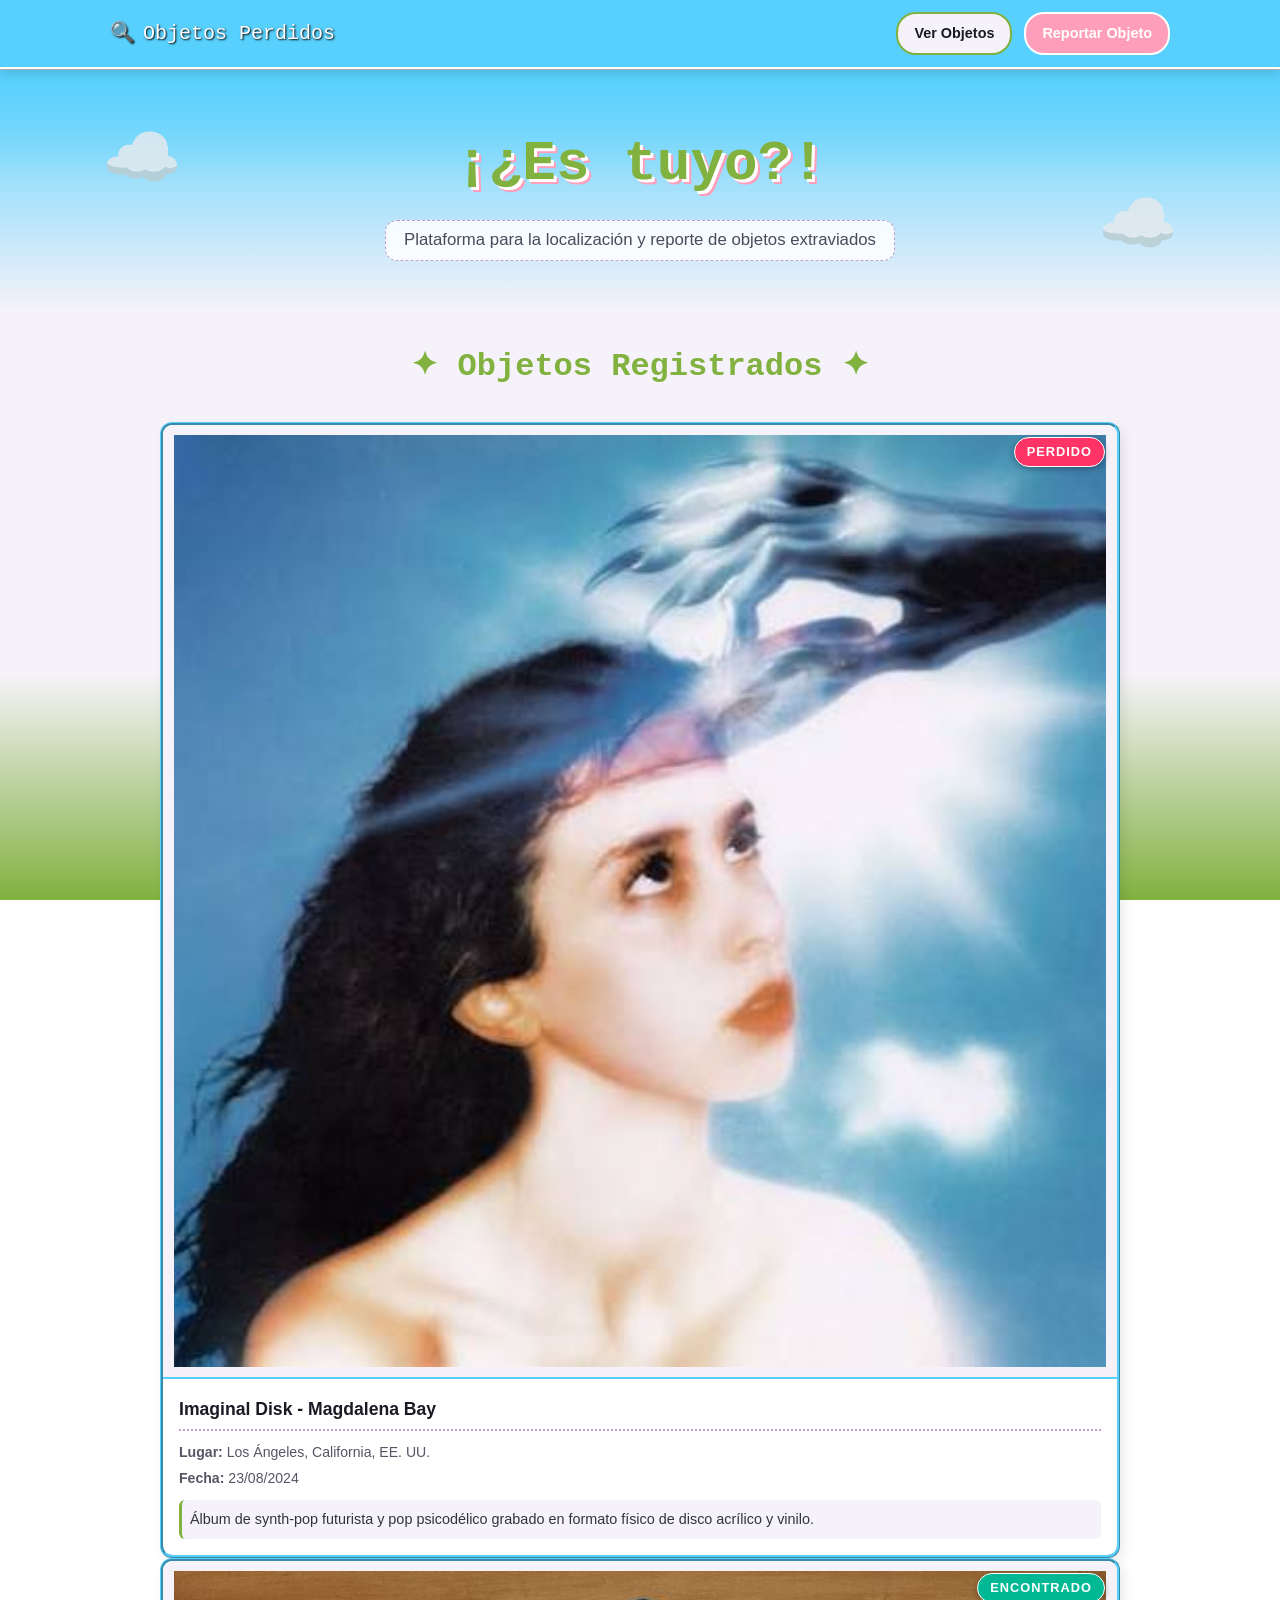
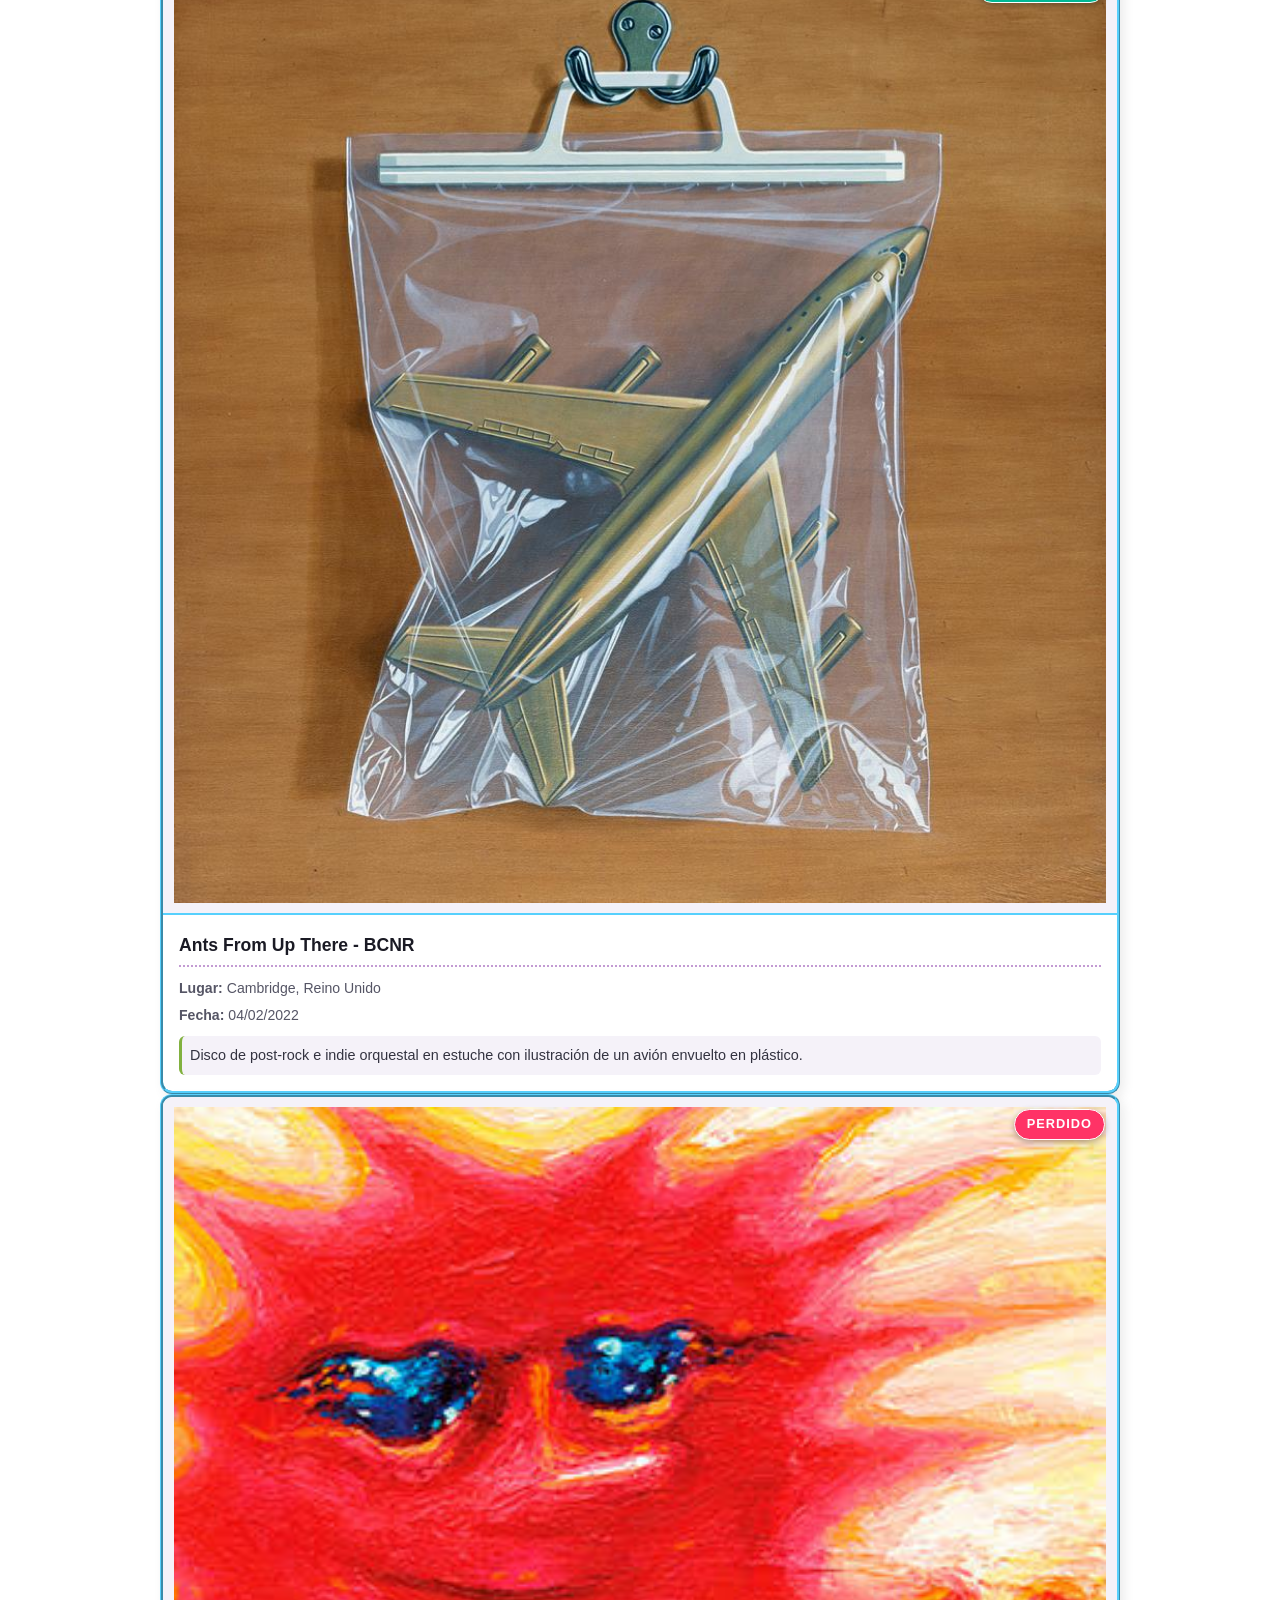
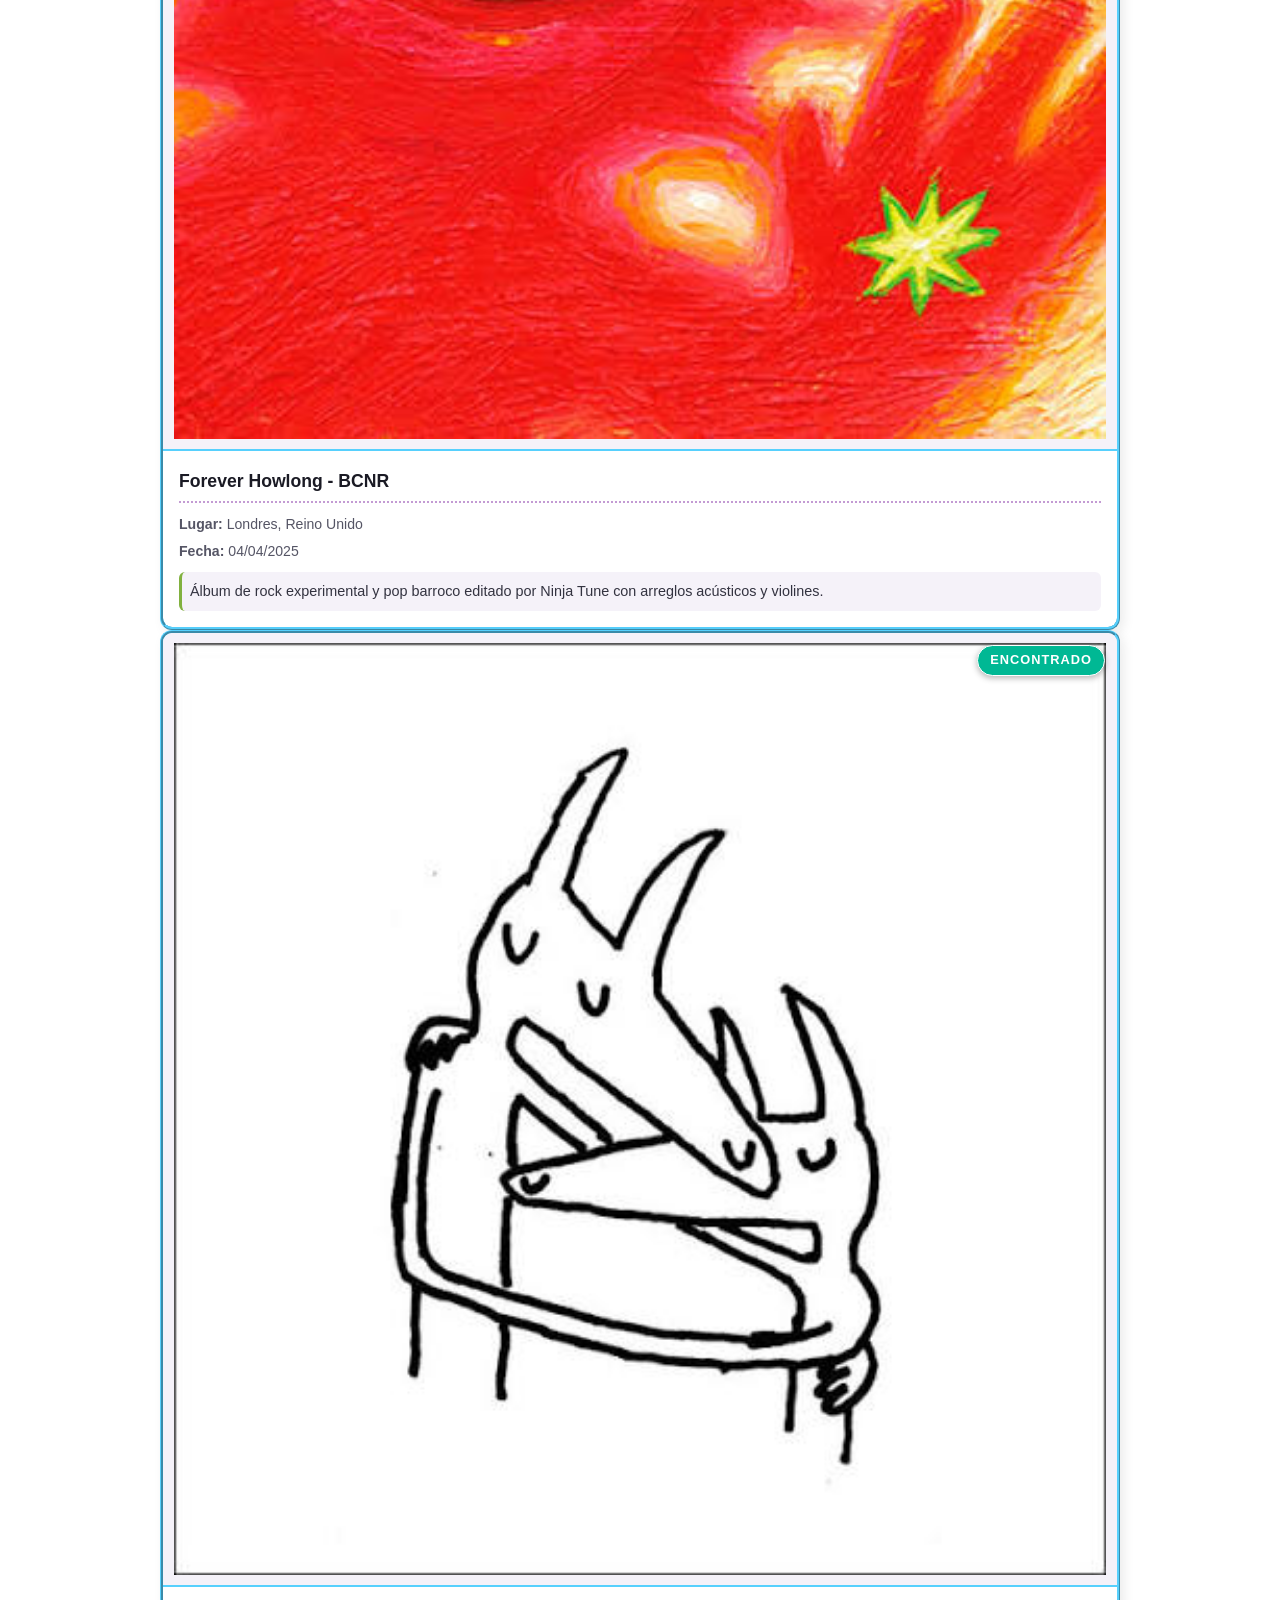
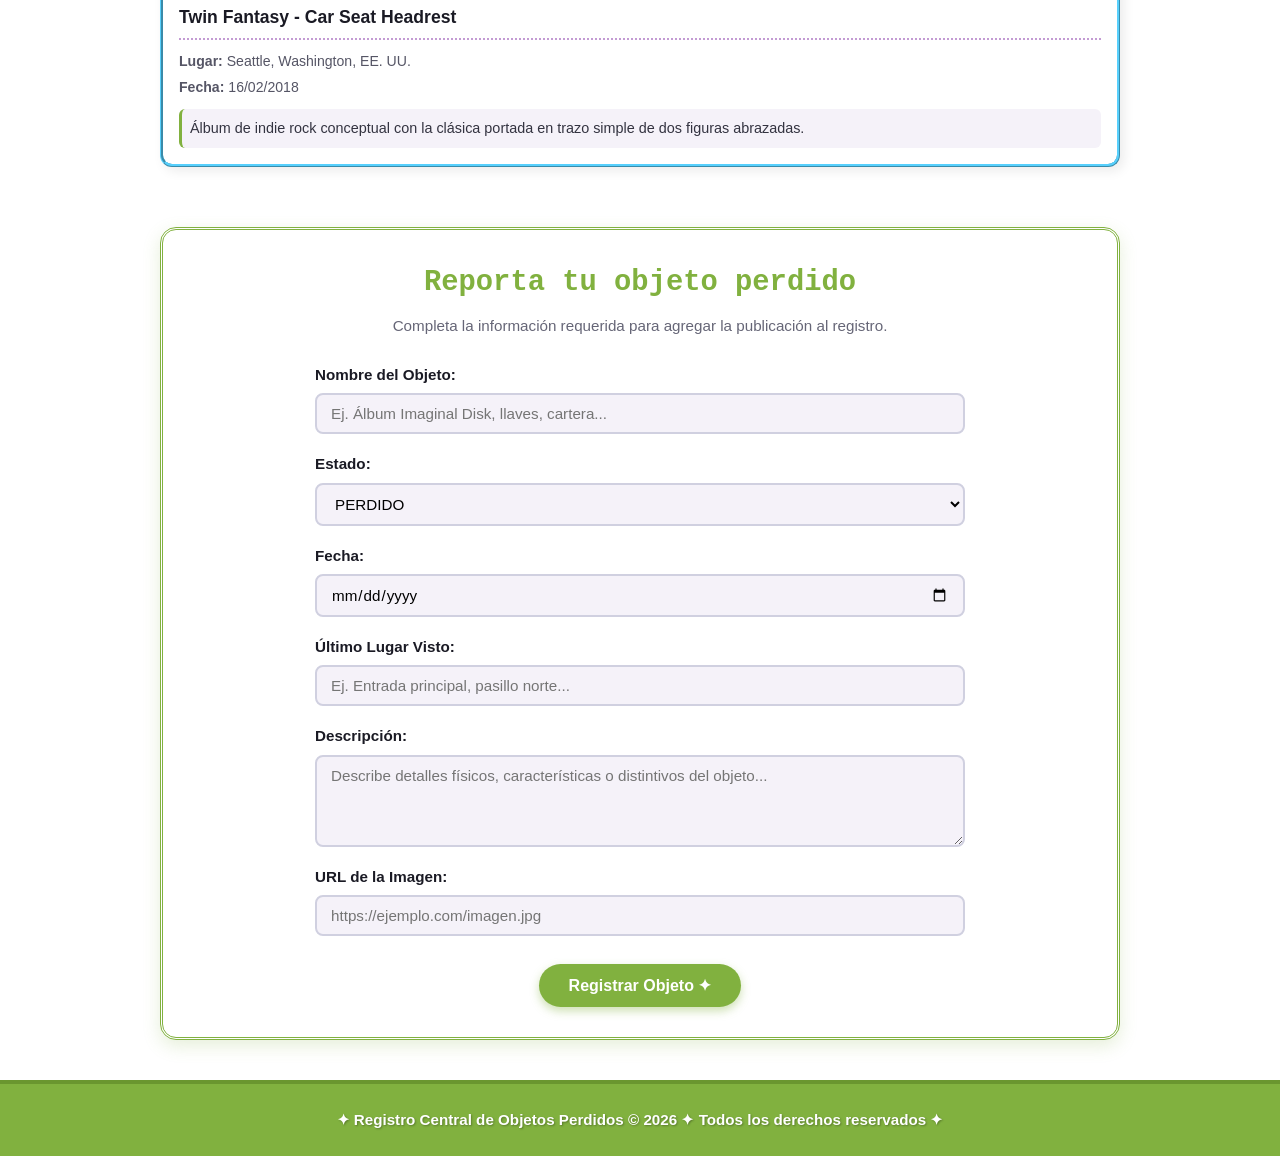
==== commit c04eac36: "Merge 699d91afda236c0a7799f2f2cd129022f947a6ec into b931318a00c5dfd5f526e6124330abd519b348b3" ====
--- a/Tarea01/index.html
+++ b/Tarea01/index.html
@@ -1,375 +1,156 @@
-<!doctype html>
+<!DOCTYPE html>
 <html lang="es">
 
-  <head>
-    <meta charset="UTF-8" />
-    <meta name="viewport" content="width=device-width, initial-scale=1.0" />
-    <link rel="stylesheet" href="./styles.css" />
-    <title>FCiencias Objetos Perdidos</title>
-  </head>
+<head>
+    <meta charset="UTF-8">
+    <meta name="viewport" content="width=device-width, initial-scale=1.0">
+    <title>¡¿Es tuyo?! - Portal de Objetos Perdidos</title>
+    <link rel="stylesheet" href="styles.css">
+</head>
 
-  <body>
-    <!-- ----------------------
-         ENCABEZADO Y BARRA DE NAVEGACIÓN
-         ---------------------- -->
-    <header>
-      <a href="./index.html" class="btn-circular" data-button="home" aria-label="Inicio">
-        <img src="./resources/sym/sym_home.png" alt="">
-      </a>
-
-      <div class="searchbar">
-        <input
-          class="searchbar-input"
-          type="search"
-          aria-label="Buscar"
-          placeholder="Buscar..."
-        >
-        <button class="btn-searchbar" data-button="search" type="button" aria-label="Buscar">
-          <img src="./resources/sym/sym_search.png" alt="">
-        </button>
-      </div>
-
-      <button class="btn-cuadrado" data-button="config" type="button" aria-label="Configuración">
-        <img src="./resources/btn/btn_frame.png" data-part="btn_frame" alt="">
-        <img src="./resources/sym/sym_config.png" data-part="sym_config" alt="">
-      </button>
-
-      <button class="btn-cuadrado" data-button="user" type="button" aria-label="Usuario">
-        <img src="./resources/btn/btn_user.png" alt="">
-      </button>
+<body>
+    <header class="encabezado">
+        <nav class="navegacion">
+            <div class="logotipo">
+                <span class="icono-logotipo">🔍</span>
+                <span class="texto-logotipo">Objetos Perdidos</span>
+            </div>
+            <div class="menu-navegacion">
+                <a href="#objetos" class="boton-navegacion">Ver Objetos</a>
+                <a href="#reportar" class="boton-navegacion boton-destacado">Reportar Objeto</a>
+            </div>
+        </nav>
     </header>
 
-    <!-- ----------------------
-         CONTENIDO PRINCIPAL
-         ---------------------- -->
-    <main>
-      <!-- Título de la página -->
-      <h1 class="titulo-pagina">OBJETOS PERDIDOS</h1>
+    <section class="seccion-hero">
+        <div class="decoracion-nube nube-izquierda">☁️</div>
+        <div class="contenido-hero">
+            <h1 class="titulo-principal">¡¿Es tuyo?!</h1>
+            <p class="subtitulo-principal">Plataforma para la localización y reporte de objetos extraviados</p>
+        </div>
+        <div class="decoracion-nube nube-derecha">☁️</div>
+    </section>
 
-      <!-- Carrusel de publicaciones -->
-      <section class="carrusel" aria-label="Objetos Perdidos">
-        <!-- Selectores de página -->
-        <input class="carrusel-selector" type="radio" name="posicion-carrusel" id="posicion-1" checked aria-label="Publicación 1">
-        <input class="carrusel-selector" type="radio" name="posicion-carrusel" id="posicion-2" aria-label="Publicación 2">
-        <input class="carrusel-selector" type="radio" name="posicion-carrusel" id="posicion-3" aria-label="Publicación 3">
-        <input class="carrusel-selector" type="radio" name="posicion-carrusel" id="posicion-4" aria-label="Publicación 4">
-        <input class="carrusel-selector" type="radio" name="posicion-carrusel" id="posicion-5" aria-label="Publicación 5">
-        <input class="carrusel-selector" type="radio" name="posicion-carrusel" id="posicion-6" aria-label="Publicación 6">
-        <input class="carrusel-selector" type="radio" name="posicion-carrusel" id="posicion-7" aria-label="Publicación 7">
-        <input class="carrusel-selector" type="radio" name="posicion-carrusel" id="posicion-8" aria-label="Publicación 8">
-        <input class="carrusel-selector" type="radio" name="posicion-carrusel" id="posicion-9" aria-label="Publicación 9">
-        <input class="carrusel-selector" type="radio" name="posicion-carrusel" id="posicion-10" aria-label="Publicación 10">
+    <main class="contenedor-principal">
 
-        <!-- Tarjetas de publicaciones -->
-        <div class="carrusel-ventana">
-          <div class="carrusel-lista">
-            <article class="publicacion">
-              <div class="publicador">
-                <img class="imagen-publicador" src="./resources/btn/btn_user.png" alt="">
-                <div class="datos-publicador">
-                  <p class="nombre-publicador">Usuario</p>
-                  <p class="facultad-publicador">Facultad</p>
+        <section id="objetos" class="seccion-objetos">
+            <h2 class="titulo-seccion">✦ Objetos Registrados ✦</h2>
+            <article class="tarjeta-objeto">
+                <div class="contenedor-imagen">
+                    <img src="imagenes/imaginal_disk.jpeg" alt="Imaginal Disk - Magdalena Bay" class="imagen-objeto">
+                    <span class="etiqueta-estado estado-perdido">PERDIDO</span>
                 </div>
-              </div>
-              <img class="imagen-objeto" src="./objects/peluche1.jpg" alt="Peluche">
-              <h2 class="titulo-objeto">Perrito de peluche</h2>
-              <div class="detalles-caja">
-                <p class="fecha-publicacion">25/09/2026</p>
-                <p class="descripcion">¿Perdiste un perrito de peluche camino al metro CU? Lo encontramos. Enviame mensaje si es tuyo.</p>
-              </div>
-              <div class="estado-caja" data-estado="ENCONTRADO">ENCONTRADO</div>
+                <div class="contenido-tarjeta">
+                    <h3 class="nombre-objeto">Imaginal Disk - Magdalena Bay</h3>
+                    <p class="dato-objeto"><strong>Lugar:</strong> Los Ángeles, California, EE. UU.</p>
+                    <p class="dato-objeto"><strong>Fecha:</strong> 23/08/2024</p>
+                    <p class="descripcion-objeto">Álbum de synth-pop futurista y pop psicodélico grabado en formato
+                        físico de disco acrílico y vinilo.</p>
+                </div>
             </article>
 
-            <article class="publicacion">
-              <div class="publicador">
-                <img class="imagen-publicador" src="./resources/btn/btn_user.png" alt="">
-                <div class="datos-publicador">
-                  <p class="nombre-publicador">Usuario</p>
-                  <p class="facultad-publicador">Facultad</p>
+            <article class="tarjeta-objeto">
+                <div class="contenedor-imagen">
+                    <img src="imagenes/ants_from_up_there.jpeg" alt="Ants From Up There - BCNR" class="imagen-objeto">
+                    <span class="etiqueta-estado estado-encontrado">ENCONTRADO</span>
                 </div>
-              </div>
-              <img class="imagen-objeto" src="./objects/paraguas1.jpg" alt="Paraguas">
-              <h2 class="titulo-objeto">Paraguas</h2>
-              <div class="detalles-caja">
-                <p class="fecha-publicacion">10/09/2026</p>
-                <p class="descripcion">Hola encontramos tu paraguas dime en que salon lo perdiste o en que edifico y te lo devuelvo 🙂</p>
-              </div>
-              <div class="estado-caja" data-estado="ENCONTRADO">ENCONTRADO</div>
+                <div class="contenido-tarjeta">
+                    <h3 class="nombre-objeto">Ants From Up There - BCNR</h3>
+                    <p class="dato-objeto"><strong>Lugar:</strong> Cambridge, Reino Unido</p>
+                    <p class="dato-objeto"><strong>Fecha:</strong> 04/02/2022</p>
+                    <p class="descripcion-objeto">Disco de post-rock e indie orquestal en estuche con ilustración de un
+                        avión envuelto en plástico.</p>
+                </div>
             </article>
 
-            <article class="publicacion">
-              <div class="publicador">
-                <img class="imagen-publicador" src="./resources/btn/btn_user.png" alt="">
-                <div class="datos-publicador">
-                  <p class="nombre-publicador">Usuario</p>
-                  <p class="facultad-publicador">Facultad</p>
+            <article class="tarjeta-objeto">
+                <div class="contenedor-imagen">
+                    <img src="imagenes/forever_howlong.jpeg" alt="Forever Howlong - BCNR" class="imagen-objeto">
+                    <span class="etiqueta-estado estado-perdido">PERDIDO</span>
                 </div>
-              </div>
-              <img class="imagen-objeto" src="./objects/pluma1.jpg" alt="Pluma">
-              <h2 class="titulo-objeto">Samsung Pen</h2>
-              <div class="detalles-caja">
-                <p class="fecha-publicacion">30/09/2026</p>
-                <p class="descripcion">Chicos perdi mi s pen por las mesitas de colores del darwin, es negro con la punta blanca y esta bn desgastada :c pls si la encontraron mandenme dm </p>
-              </div>
-              <div class="estado-caja" data-estado="PERDIDO">PERDIDO</div>
+                <div class="contenido-tarjeta">
+                    <h3 class="nombre-objeto">Forever Howlong - BCNR</h3>
+                    <p class="dato-objeto"><strong>Lugar:</strong> Londres, Reino Unido</p>
+                    <p class="dato-objeto"><strong>Fecha:</strong> 04/04/2025</p>
+                    <p class="descripcion-objeto">Álbum de rock experimental y pop barroco editado por Ninja Tune con
+                        arreglos acústicos y violines.</p>
+                </div>
             </article>
 
-            <article class="publicacion">
-              <div class="publicador">
-                <img class="imagen-publicador" src="./resources/btn/btn_user.png" alt="">
-                <div class="datos-publicador">
-                  <p class="nombre-publicador">Usuario</p>
-                  <p class="facultad-publicador">Facultad</p>
+            <article class="tarjeta-objeto">
+                <div class="contenedor-imagen">
+                    <img src="imagenes/twin_fantasy.jpeg" alt="Twin Fantasy - Car Seat Headrest" class="imagen-objeto">
+                    <span class="etiqueta-estado estado-encontrado">ENCONTRADO</span>
                 </div>
-              </div>
-              <img class="imagen-objeto" src="./objects/reloj1.jpg" alt="Reloj">
-              <h2 class="titulo-objeto">Reloj</h2>
-              <div class="detalles-caja">
-                <p class="fecha-publicacion">22/09/2026</p>
-                <p class="descripcion">Holaa, alguien de casualidad vio este reloj en la facultad? Lo perdí pero no recuerdo en qué momento ya no lo tenía.</p>
-              </div>
-              <div class="estado-caja" data-estado="PERDIDO">PERDIDO</div>
+                <div class="contenido-tarjeta">
+                    <h3 class="nombre-objeto">Twin Fantasy - Car Seat Headrest</h3>
+                    <p class="dato-objeto"><strong>Lugar:</strong> Seattle, Washington, EE. UU.</p>
+                    <p class="dato-objeto"><strong>Fecha:</strong> 16/02/2018</p>
+                    <p class="descripcion-objeto">Álbum de indie rock conceptual con la clásica portada en trazo simple
+                        de dos figuras abrazadas.</p>
+                </div>
             </article>
+            <div class="grilla-objetos">
+            </div>
+        </section>
+        <section id="reportar" class="seccion-formulario">
+            <div class="contenedor-formulario">
+                <h2 class="titulo-formulario">Reporta tu objeto perdido</h2>
+                <p class="subtitulo-formulario">Completa la información requerida para agregar la publicación al
+                    registro.</p>
 
-            <article class="publicacion">
-              <div class="publicador">
-                <img class="imagen-publicador" src="./resources/btn/btn_user.png" alt="">
-                <div class="datos-publicador">
-                  <p class="nombre-publicador">Usuario</p>
-                  <p class="facultad-publicador">Facultad</p>
-                </div>
-              </div>
-              <img class="imagen-objeto" src="./objects/tarjetaMetro1.jpg" alt="Tarjeta del Metro">
-              <h2 class="titulo-objeto">Tarjeta del Metro</h2>
-              <div class="detalles-caja">
-                <p class="fecha-publicacion">04/09/2026</p>
-                <p class="descripcion">Encontré una tarjeta del metro en el caminito entre el Instituto de Física y la D.G.B. 📍
-Si me dices qué estampita trae te la devuelvo ✨</p>
-              </div>
-              <div class="estado-caja" data-estado="ENCONTRADO">ENCONTRADO</div>
-            </article>
+                <form class="formulario-objeto">
 
-            <article class="publicacion">
-              <div class="publicador">
-                <img class="imagen-publicador" src="./resources/btn/btn_user.png" alt="">
-                <div class="datos-publicador">
-                  <p class="nombre-publicador">Usuario</p>
-                  <p class="facultad-publicador">Facultad</p>
-                </div>
-              </div>
-              <img class="imagen-objeto" src="./objects/anillo1.jpg" alt="Anillo">
-              <h2 class="titulo-objeto">Anillo</h2>
-              <div class="detalles-caja">
-                <p class="fecha-publicacion">24/08/2026</p>
-                <p class="descripcion">Hola. El día de hoy perdí un anillo que es muy importante para mí y tiene un gran valor sentimental y familiar.
-Estimo que pude haberlo perdido entre las 3:30 y las 5:00 de la tarde, aunque no descarto que haya sido antes y no me haya dado cuenta.
-Hoy estuve en
-Anexo de la Facultad de Ingeniería
-Facultad de Ciencias
-Carrito de café de Arquitectura
-Creo que pude haberlo perdido principalmente en el trayecto entre el Anexo de Ingeniería y el carrito de café de Arquitectura
-El anillo tiene para mí muchísimo más valor sentimental que económico y recuperarlo significa mucho. Si alguien lo encontró o tiene cualquier información, agradecería muchísimo que me contactara.
-Ofrezco recompensa por su devolución.
-También agradecería mucho que compartieran esta publicación o dejaran un comentario para ayudar a que llegue a más personas.
-Muchas gracias por cualquier ayuda.</p>
-              </div>
-              <div class="estado-caja" data-estado="PERDIDO">PERDIDO</div>
-            </article>
+                    <div class="campo-formulario">
+                        <label for="nombre-objeto" class="etiqueta-campo">Nombre del Objeto:</label>
+                        <input type="text" id="nombre-objeto" name="nombre" class="entrada-campo"
+                            placeholder="Ej. Álbum Imaginal Disk, llaves, cartera..." required>
+                    </div>
 
-            <article class="publicacion">
-              <div class="publicador">
-                <img class="imagen-publicador" src="./resources/btn/btn_user.png" alt="">
-                <div class="datos-publicador">
-                  <p class="nombre-publicador">Usuario</p>
-                  <p class="facultad-publicador">Facultad</p>
-                </div>
-              </div>
-              <img class="imagen-objeto" src="./objects/lentes1.jpg" alt="Lentes">
-              <h2 class="titulo-objeto">Lentes</h2>
-              <div class="detalles-caja">
-                <p class="fecha-publicacion">19/08/2026</p>
-                <p class="descripcion">Si perdiste tus lentes en el baño de biología, planta baja; pasa con la jefa de la biblioteca,ellas los encontró</p>
-              </div>
-              <div class="estado-caja" data-estado="ENCONTRADO">ENCONTRADO</div>
-            </article>
+                    <div class="campo-formulario">
+                        <label for="estado-objeto" class="etiqueta-campo">Estado:</label>
+                        <select id="estado-objeto" name="estado" class="seleccion-campo" required>
+                            <option value="PERDIDO">PERDIDO</option>
+                            <option value="ENCONTRADO">ENCONTRADO</option>
+                        </select>
+                    </div>
 
-            <article class="publicacion">
-              <div class="publicador">
-                <img class="imagen-publicador" src="./resources/btn/btn_user.png" alt="">
-                <div class="datos-publicador">
-                  <p class="nombre-publicador">Usuario</p>
-                  <p class="facultad-publicador">Facultad</p>
-                </div>
-              </div>
-              <img class="imagen-objeto" src="./objects/termo1.jpg" alt="Termo">
-              <h2 class="titulo-objeto">Termo</h2>
-              <div class="detalles-caja">
-                <p class="fecha-publicacion">18/09/2026</p>
-                <p class="descripcion">Hola amigos perdí este termo ayer entre los edificios O y P y quisiera pedirles de corazón su ayuda para recuperarlo.
-Tiene un valor sentimental enorme para mí porque fue un regalo que me hicieron después de que falleció mi gatito. Está personalizado con su imagen, la fecha y su nombre, y desde que me lo regalaron se convirtió en una forma muy bonita de llevar conmigo su recuerdo. 🐱🤍
-Por eso significa muchísimo para mí poder recuperarlo.
-Si alguien lo encontró, lo vio o sabe algo de él, por favor mándenme mensaje. Estaría enormemente agradecida de poder tenerlo de vuelta. 🤍🐾
-Gracias de corazón.</p>
-              </div>
-              <div class="estado-caja" data-estado="RECUPERADO">RECUPERADO</div>
-            </article>
+                    <div class="campo-formulario">
+                        <label for="fecha-objeto" class="etiqueta-campo">Fecha:</label>
+                        <input type="date" id="fecha-objeto" name="fecha" class="entrada-campo" required>
+                    </div>
 
-            <article class="publicacion">
-              <div class="publicador">
-                <img class="imagen-publicador" src="./resources/btn/btn_user.png" alt="">
-                <div class="datos-publicador">
-                  <p class="nombre-publicador">Usuario</p>
-                  <p class="facultad-publicador">Facultad</p>
-                </div>
-              </div>
-              <img class="imagen-objeto" src="./objects/mochila1.jpg" alt="Mochila">
-              <h2 class="titulo-objeto">Mochila</h2>
-              <div class="detalles-caja">
-                <p class="fecha-publicacion">01/09/2026</p>
-                <p class="descripcion">Tiraste tu mochila en los baños de vatos del tlahuiz, una lavada y pa Miguel si no</p>
-              </div>
-              <div class="estado-caja" data-estado="RECUPERADO">RECUPERADO</div>
-            </article>
+                    <div class="campo-formulario">
+                        <label for="lugar-objeto" class="etiqueta-campo">Último Lugar Visto:</label>
+                        <input type="text" id="lugar-objeto" name="lugar" class="entrada-campo"
+                            placeholder="Ej. Entrada principal, pasillo norte..." required>
+                    </div>
 
-            <article class="publicacion">
-              <div class="publicador">
-                <img class="imagen-publicador" src="./resources/btn/btn_user.png" alt="">
-                <div class="datos-publicador">
-                  <p class="nombre-publicador">Usuario</p>
-                  <p class="facultad-publicador">Facultad</p>
-                </div>
-              </div>
-              <img class="imagen-objeto" src="./objects/botella1.jpg" alt="Botella">
-              <h2 class="titulo-objeto">BOTELLA DE AGUA</h2>
-              <div class="detalles-caja">
-                <p class="fecha-publicacion">06/10/2026</p>
-                <p class="descripcion">Emergencia pop, ayudaa, perdí mi botella de aguaaa
-Si alguien la vió o la recogió por favor avíseme 😿😿
-Fue hoy aprox a las 12-12:40, no recuerdo si la dejé en el P102 o en las banquitas que están afuera 😭
-Porfa ayuda yo quiero mucho a mi botellita</p>
-              </div>
-              <div class="estado-caja" data-estado="PERDIDO">PERDIDO</div>
-            </article>
-          </div>
-        </div>
+                    <div class="campo-formulario">
+                        <label for="descripcion-objeto" class="etiqueta-campo">Descripción:</label>
+                        <textarea id="descripcion-objeto" name="descripcion" class="area-campo" rows="4"
+                            placeholder="Describe detalles físicos, características o distintivos del objeto..."
+                            required></textarea>
+                    </div>
 
-        <!-- Controles de navegación del carrusel -->
-        <div class="carrusel-controles" aria-label="Navegación del carrusel">
-          <div class="controles-pagina controles-pagina-1">
-            <span class="btn-carrusel btn-carrusel-deshabilitado" aria-hidden="true"><img src="./resources/btn/btn_left.png" alt=""></span>
-            <label class="btn-carrusel" for="posicion-2" aria-label="Ver publicaciones siguientes"><img src="./resources/btn/btn_right.png" alt=""></label>
-          </div>
-          <div class="controles-pagina controles-pagina-2">
-            <label class="btn-carrusel" for="posicion-1" aria-label="Ver publicaciones anteriores"><img src="./resources/btn/btn_left.png" alt=""></label>
-            <label class="btn-carrusel" for="posicion-3" aria-label="Ver publicaciones siguientes"><img src="./resources/btn/btn_right.png" alt=""></label>
-          </div>
-          <div class="controles-pagina controles-pagina-3">
-            <label class="btn-carrusel" for="posicion-2" aria-label="Ver publicaciones anteriores"><img src="./resources/btn/btn_left.png" alt=""></label>
-            <label class="btn-carrusel" for="posicion-4" aria-label="Ver publicaciones siguientes"><img src="./resources/btn/btn_right.png" alt=""></label>
-          </div>
-          <div class="controles-pagina controles-pagina-4">
-            <label class="btn-carrusel" for="posicion-3" aria-label="Ver publicaciones anteriores"><img src="./resources/btn/btn_left.png" alt=""></label>
-            <label class="btn-carrusel" for="posicion-5" aria-label="Ver publicaciones siguientes"><img src="./resources/btn/btn_right.png" alt=""></label>
-          </div>
-          <div class="controles-pagina controles-pagina-5">
-            <label class="btn-carrusel" for="posicion-4" aria-label="Ver publicaciones anteriores"><img src="./resources/btn/btn_left.png" alt=""></label>
-            <label class="btn-carrusel" for="posicion-6" aria-label="Ver publicaciones siguientes"><img src="./resources/btn/btn_right.png" alt=""></label>
-          </div>
-          <div class="controles-pagina controles-pagina-6">
-            <label class="btn-carrusel" for="posicion-5" aria-label="Ver publicaciones anteriores"><img src="./resources/btn/btn_left.png" alt=""></label>
-            <label class="btn-carrusel" for="posicion-7" aria-label="Ver publicaciones siguientes"><img src="./resources/btn/btn_right.png" alt=""></label>
-          </div>
-          <div class="controles-pagina controles-pagina-7">
-            <label class="btn-carrusel" for="posicion-6" aria-label="Ver publicaciones anteriores"><img src="./resources/btn/btn_left.png" alt=""></label>
-            <label class="btn-carrusel" for="posicion-8" aria-label="Ver publicaciones siguientes"><img src="./resources/btn/btn_right.png" alt=""></label>
-          </div>
-          <div class="controles-pagina controles-pagina-8">
-            <label class="btn-carrusel" for="posicion-7" aria-label="Ver publicaciones anteriores"><img src="./resources/btn/btn_left.png" alt=""></label>
-            <span class="btn-carrusel btn-carrusel-deshabilitado navegacion-escritorio" aria-hidden="true"><img src="./resources/btn/btn_right.png" alt=""></span>
-            <label class="btn-carrusel navegacion-tablet-movil" for="posicion-9" aria-label="Ver publicaciones siguientes"><img src="./resources/btn/btn_right.png" alt=""></label>
-          </div>
-          <div class="controles-pagina controles-pagina-9">
-            <label class="btn-carrusel" for="posicion-8" aria-label="Ver publicaciones anteriores"><img src="./resources/btn/btn_left.png" alt=""></label>
-            <span class="btn-carrusel btn-carrusel-deshabilitado navegacion-tablet" aria-hidden="true"><img src="./resources/btn/btn_right.png" alt=""></span>
-            <label class="btn-carrusel navegacion-movil" for="posicion-10" aria-label="Ver publicaciones siguientes"><img src="./resources/btn/btn_right.png" alt=""></label>
-          </div>
-          <div class="controles-pagina controles-pagina-10">
-            <label class="btn-carrusel" for="posicion-9" aria-label="Ver publicaciones anteriores"><img src="./resources/btn/btn_left.png" alt=""></label>
-            <span class="btn-carrusel btn-carrusel-deshabilitado" aria-hidden="true"><img src="./resources/btn/btn_right.png" alt=""></span>
-          </div>
-        </div>
-      </section>
+                    <div class="campo-formulario">
+                        <label for="imagen-objeto" class="etiqueta-campo">URL de la Imagen:</label>
+                        <input type="url" id="imagen-objeto" name="imagen" class="entrada-campo"
+                            placeholder="https://ejemplo.com/imagen.jpg">
+                    </div>
+
+                    <button type="submit" class="boton-enviar">Registrar Objeto ✦</button>
+
+                </form>
+            </div>
+        </section>
     </main>
 
-    <!-- ----------------------
-         ACCIONES FLOTANTES
-         ---------------------- -->
-    <aside class="acciones-flotantes" aria-label="Acciones rápidas">
-      <!-- Acceso a publicaciones -->
-      <button class="btn-circular" type="button" aria-label="Libro">
-        <img src="./resources/sym/sym_book.png" alt="">
-      </button>
 
-      <!-- Botón y formulario para crear una publicación -->
-      <details class="escribir-contenedor">
-        <summary class="btn-circular" aria-label="Escribir">
-          <img src="./resources/sym/sym_write.png" alt="">
-        </summary>
-        <form class="escribir-popup">
-          <!-- Cerrar el formulario -->
-          <button class="popup-cerrar" type="button" aria-label="Cerrar">
-            <img src="./resources/sym/sym_x.png" alt="">
-          </button>
-
-          <!-- Datos de la publicación -->
-          <div class="escribir-campo">
-            <label for="nombre-objeto">NOMBRE DE OBJETO</label>
-            <input id="nombre-objeto" name="nombre-objeto" type="text" required>
-          </div>
-          <div class="escribir-campo">
-            <label for="fecha-objeto">FECHA</label>
-            <input id="fecha-objeto" name="fecha" type="date" required>
-          </div>
-          <div class="escribir-campo">
-            <label for="estado-objeto">ESTADO</label>
-            <select id="estado-objeto" name="estado" required>
-              <option value="" selected disabled>Selecciona un estado</option>
-              <option value="RECUPERADO">RECUPERADO</option>
-              <option value="ENCONTRADO">ENCONTRADO</option>
-              <option value="PERDIDO">PERDIDO</option>
-            </select>
-          </div>
-          <div class="escribir-campo">
-            <label for="descripcion-objeto">DESCRIPCIÓN</label>
-            <textarea id="descripcion-objeto" name="descripcion" rows="3" required></textarea>
-          </div>
-          <div class="escribir-campo">
-            <span class="etiqueta-foto">FOTO</span>
-            <button class="popup-agregar-foto" type="button">
-              <img src="./resources/sym/sym_camera.png" alt="">
-              AGREGAR FOTO
-            </button>
-          </div>
-          <button class="popup-publicar" type="submit">PUBLICAR</button>
-        </form>
-      </details>
-
-      <!-- Chat -->
-      <button class="boton-mensajes" type="button" aria-label="Mensajes">
-        <img class="icono-mensajes" src="./resources/btn/sym_messages.png" alt="">
-        <span class="contador-mensajes" aria-label="Contador de mensajes">
-          <img src="./resources/sym/sym_counter.png" alt="">
-          <span>#</span>
-        </span>
-      </button>
-    </aside>
-
-    <!-- ----------------------
-         PIE DE PÁGINA
-         ---------------------- -->
-    <footer class="barra-pie">
-      <p>unam</p>
+    <footer class="pie-pagina">
+        <p class="texto-pie">✦ Registro Central de Objetos Perdidos &copy; 2026 ✦ Todos los derechos reservados ✦</p>
     </footer>
 
-  </body>
+</body>
+
 </html>
--- a/Tarea01/styles.css
+++ b/Tarea01/styles.css
@@ -1,1233 +1,388 @@
-/* ----------------------
-   VARIABLES DE DISEÑO
-   ----------------------
-*/
 :root {
-  --color-barra: #7d7d7d;
-  --color-borde-principal: #35c5ec;
-  --color-borde-secundario: #31a29c;
-  --color-fondo-boton: #e7e7e7;
-  --color-fondo-busqueda: #cef1fa;
-  --color-fondo-imagen: #cef1fa;
-  --color-fondo-header: #d1d1d1;
-  --color-texto: #222;
-  --color-texto-claro: #7d7d7d;
-  --color-texto-header: #ccc;
-  --color-negro: #000;
-  --color-blanco: #fff;
-  --color-borde-publicacion: #777;
-  --color-fondo-publicacion: #e0e0e0;
-  --color-fondo-estado-recuperado: #CEF1FA;
-  --color-borde-estado-recuperado: #31A29C;
-  --color-fondo-estado-encontrado: #E6BA8C;
-  --color-borde-estado-encontrado: #D69242;
-  --color-fondo-estado-perdido: #E1837E;
-  --color-borde-estado-perdido: #C54445;
-  --color-borde-imagen: #224488;
-  --color-borde-principal-transparente: rgba(53, 197, 236, 0.12);
-  --color-transparente: transparent;
-  --tamano-boton: 5vw;
-  --tamano-boton-minimo: 40px;
-  --tamano-boton-maximo: 50px;
-  --alto-busqueda: 5vw;
-  --alto-busqueda-minimo: 40px;
-  --alto-busqueda-maximo: 50px;
-  --ancho-busqueda: 50vw;
-  --ancho-busqueda-minimo: 100px;
-  --ancho-busqueda-maximo: 800px;
-  --ancho-publicacion-carrusel: 272px;
-  --separacion-publicaciones: 112px;
-  --ancho-carrusel-escritorio: 1040px;
-  --ancho-carrusel-tablet: 640px;
-}
-
-/* ----------------------
-   FUENTES
-   ----------------------
-*/
-@font-face {
-  font-family: "Continuum Medium";
-  src: url("./fonts/contm.ttf") format("truetype");
-  font-weight: normal;
-  font-style: normal;
-}
-
-@font-face {
-  font-family: "Continuum Bold";
-  src: url("./fonts/contb.ttf") format("truetype");
-  font-weight: bold;
-  font-style: normal;
-}
-
-@font-face {
-  font-family: "Tiny 5 Regular";
-  src: url("./fonts/Tiny5-Regular.ttf") format("truetype");
-  font-weight: normal;
-  font-style: normal;
-}
-
-/* ----------------------
-   ESTILOS BASE
-   ----------------------
-*/
+	--color-verde: #81b13f;
+	--color-blanco: #f5f2f9;
+	--color-azul: #57d0fd;
+	--color-rosa: #ff9ebb;
+	--color-purpura: #c39bd3;
+	--color-texto: #1a1a24;
+	--color-tarjeta: #ffffff;
+	--color-perdido: #ff3366;
+	--color-encontrado: #00b894;
+	--fuente-principal: "Trebuchet MS", "Lucida Sans Unicode", Tahoma, sans-serif;
+	--fuente-titulos: "Comic Sans MS", "Courier New", cursive, sans-serif;
+}
+
 * {
-  box-sizing: border-box;
-}
-
-html,
+	margin: 0;
+	padding: 0;
+	box-sizing: border-box;
+}
+
+html {
+	scroll-behavior: smooth;
+}
+
 body {
-  margin: 0;
-  padding: 0;
-  overflow-x: hidden;
-  font-family: "Continuum Medium", sans-serif;
-  cursor: url("./resources/pointer/pointer.png") 12 1, auto;
-}
-
-body {
-  display: flex;
-  flex-direction: column;
-  min-height: 100vh;
-  background-image: url("./resources/sym/backgrond_bar.png");
-  background-position: top center;
-  background-size: 100% auto;
-  background-repeat: repeat-y;
-}
-
-body * {
-  cursor: url("./resources/pointer/pointer.png") 12 1, auto;
-}
-
-a {
-  color: var(--color-texto);
-  text-decoration: none;
-}
-
-/* ----------------------
-   HEADER
-   ----------------------
-*/
-header {
-  display: grid;
-  grid-template-columns: auto minmax(0, 1fr) auto auto;
-  align-items: center;
-  column-gap: clamp(8px, 2vw, 24px);
-  width: 100%;
-  min-height: 65px;
-  padding-inline: clamp(16px, 4vw, 48px);
-  border: 2px solid var(--color-barra);
-  border-top: 0;
-  border-radius: 0 0 12px 12px;
-  background: var(--color-fondo-header);
-  color: var(--color-texto-header);
-}
-
-/* ----------------------
-   BOTONES
-   ----------------------
-*/
-.btn-circular,
-.btn-cuadrado {
-  flex: 0 0 clamp(
-    var(--tamano-boton-minimo),
-    var(--tamano-boton),
-    var(--tamano-boton-maximo)
-  );
-  width: clamp(
-    var(--tamano-boton-minimo),
-    var(--tamano-boton),
-    var(--tamano-boton-maximo)
-  );
-  height: clamp(
-    var(--tamano-boton-minimo),
-    var(--tamano-boton),
-    var(--tamano-boton-maximo)
-  );
-  padding: 0;
-  overflow: hidden;
-  display: inline-flex;
-  align-items: center;
-  justify-content: center;
-  position: relative;
-  cursor: url("./resources/pointer/pointer.png") 12 1, pointer;
-  transition: transform 0.3s ease, box-shadow 0.3s ease;
-}
-
-.btn-circular {
-  margin: 0;
-  border: 3px solid var(--color-negro);
-  border-radius: 50%;
-  background: url("./resources/btn/btn.png") center / cover no-repeat;
-  transition: transform 0.3s ease, box-shadow 0.3s ease, border-color 0.3s ease;
-}
-
-.btn-circular img,
-.btn-cuadrado img {
-  position: absolute;
-  inset: 0;
-  width: 100%;
-  height: 100%;
-  object-fit: contain;
-  transition: transform 0.3s ease;
-}
-
-.btn-circular[data-button="home"] img {
-  inset: 12.5%;
-  width: 75%;
-  height: 75%;
-  transform: none;
-}
-
-.btn-cuadrado {
-  appearance: none;
-  border: 0;
-  background: var(--color-borde-secundario);
-}
-
-.btn-cuadrado[data-button="config"] [data-part="sym_config"] {
-  inset: 22.5%;
-  width: 55%;
-  height: 55%;
-  z-index: 1;
-}
-
-.btn-circular:hover,
-.btn-cuadrado:hover {
-  transform: scale(1.1);
-}
-
-.btn-circular:hover {
-  border-color: var(--color-borde-principal);
-  box-shadow: 0 0 0 1px var(--color-borde-principal);
-}
-
-.btn-circular:active,
-.btn-cuadrado:active {
-  transform: scale(0.9);
-}
-
-.btn-circular:focus-visible,
-.btn-cuadrado:focus-visible {
-  outline: 2px solid var(--color-borde-secundario);
-  outline-offset: 2px;
-}
-
-header [data-button="home"] {
-  grid-column: 1;
-}
-
-header [data-button="config"] {
-  grid-column: 3;
-}
-
-header [data-button="user"] {
-  grid-column: 4;
-}
-
-/* ----------------------
-   BARRA DE BÚSQUEDA
-   ----------------------
-*/
-.searchbar {
-  display: flex;
-  align-items: center;
-  gap: 6px;
-  width: min(
-    100%,
-    clamp(
-      var(--ancho-busqueda-minimo),
-      var(--ancho-busqueda),
-      var(--ancho-busqueda-maximo)
-    )
-  );
-  height: clamp(
-    var(--alto-busqueda-minimo),
-    var(--alto-busqueda),
-    var(--alto-busqueda-maximo)
-  );
-  padding: 0.5% 1%;
-  border: 3px solid var(--color-borde-principal);
-  border-radius: 10px;
-  background: var(--color-fondo-busqueda);
-  justify-self: center;
-}
-
-.searchbar-input {
-  flex: 0.96;
-  min-width: 0;
-  height: 100%;
-  padding: 0 3%;
-  border: 3px dotted var(--color-barra);
-  border-radius: 6px;
-  background: var(--color-fondo-boton);
-  color: var(--color-texto);
-  font: inherit;
-}
-
-.searchbar-input:focus-visible {
-  outline: 2px solid var(--color-borde-principal);
-  outline-offset: 2px;
-}
-
-.btn-searchbar {
-  position: relative;
-  left: 2%;
-  flex: 0 0 clamp(
-    var(--tamano-boton-minimo),
-    var(--tamano-boton),
-    var(--tamano-boton-maximo)
-  );
-  height: 100%;
-  padding: 0;
-  overflow: hidden;
-  display: inline-flex;
-  align-items: center;
-  justify-content: center;
-  appearance: none;
-  border: 3px solid #35C5EC;
-  border-radius: 6px;
-  background: #E5E5E5;
-  cursor: url("./resources/pointer/pointer.png") 12 1, pointer;
-  transition: transform 0.3s ease;
-}
-
-.btn-searchbar img {
-  width: 100%;
-  height: 100%;
-  object-fit: contain;
-  object-position: center;
-}
-
-.btn-searchbar:hover {
-  transform: scale(1.1);
-}
-
-.btn-searchbar:active {
-  transform: scale(0.9);
-}
-
-.btn-searchbar:focus-visible {
-  outline: 2px solid var(--color-borde-secundario);
-  outline-offset: 2px;
-}
-
-/* ----------------------
-   CONTENIDO PRINCIPAL
-   ----------------------
-*/
-main {
-  flex: 1;
-  padding: 24px 16px;
-}
-
-/* ----------------------
-   ACCIONES FLOTANTES
-   ----------------------
-*/
-.acciones-flotantes {
-  position: fixed;
-  z-index: 5;
-  right: clamp(16px, 3vw, 58px);
-  bottom: clamp(28px, 3vh, 56px);
-  display: flex;
-  flex-direction: column;
-  align-items: center;
-  gap: 22px;
-}
-
-.acciones-flotantes .btn-circular {
-  flex: 0 0 clamp(56px, 6vw, 66px);
-  width: clamp(56px, 6vw, 66px);
-  height: clamp(56px, 6vw, 66px);
-}
-
-.acciones-flotantes .btn-circular img {
-  inset: auto;
-  width: 62%;
-  height: 62%;
-}
-
-.escribir-contenedor {
-  position: relative;
-}
-
-.escribir-contenedor > summary {
-  list-style: none;
-}
-
-.escribir-contenedor > summary::-webkit-details-marker {
-  display: none;
-}
-
-.escribir-contenedor > summary:focus-visible {
-  outline: 2px solid var(--color-borde-secundario);
-  outline-offset: 2px;
-}
-
-/* ----------------------
-   FORMULARIO DE PUBLICACIÓN
-   ----------------------
-*/
-.escribir-popup {
-  position: absolute;
-  z-index: 6;
-  bottom: 0;
-  right: calc(100% + 14px);
-  display: none;
-  flex-direction: column;
-  align-items: stretch;
-  gap: 10px;
-  width: min(290px, calc(100vw - 100px));
-  margin: 0;
-  padding: 38px 14px 16px;
-  border: 3px solid var(--color-borde-publicacion);
-  border-radius: 16px;
-  background: var(--color-fondo-publicacion);
-  text-align: left;
-}
-
-.escribir-popup::before,
-.escribir-popup::after {
-  position: absolute;
-  right: -17px;
-  bottom: 19px;
-  width: 0;
-  height: 0;
-  border-top: 15px solid transparent;
-  border-bottom: 15px solid transparent;
-  border-left: 17px solid var(--color-borde-publicacion);
-  content: "";
-}
-
-.escribir-popup::after {
-  right: -13px;
-  bottom: 21px;
-  border-top-width: 13px;
-  border-bottom-width: 13px;
-  border-left-width: 14px;
-  border-left-color: var(--color-fondo-publicacion);
-}
-
-.escribir-contenedor[open] .escribir-popup {
-  display: flex;
-  animation: entrada-popup 0.35s ease-out;
-}
-
-@keyframes entrada-popup {
-  from {
-    opacity: 0;
-    transform: translate(18px, 6px) scale(0.97);
-  }
-
-  to {
-    opacity: 1;
-    transform: translate(0, 0) scale(1);
-  }
-}
-
-@media (prefers-reduced-motion: reduce) {
-  .escribir-contenedor[open] .escribir-popup {
-    animation: none;
-  }
-}
-
-.popup-cerrar {
-  position: absolute;
-  top: 7px;
-  right: 7px;
-  display: inline-flex;
-  align-items: center;
-  justify-content: center;
-  width: 30px;
-  height: 30px;
-  padding: 4px;
-  border: 2px solid #C54445;
-  border-radius: 8px;
-  background: #E1837E;
-  cursor: url("./resources/pointer/pointer.png") 12 1, pointer;
-  transition: transform 0.2s ease, box-shadow 0.2s ease;
-}
-
-.popup-cerrar:hover {
-  transform: scale(1.1);
-  box-shadow: 0 0 0 2px rgba(197, 68, 69, 0.25);
-}
-
-.popup-cerrar:active {
-  transform: scale(0.9);
-}
-
-.popup-cerrar img {
-  width: 100%;
-  height: 100%;
-  object-fit: contain;
-}
-
-.popup-cerrar:focus-visible,
-.popup-publicar:focus-visible {
-  outline: 2px solid var(--color-borde-principal);
-  outline-offset: 2px;
-}
-
-.escribir-campo {
-  display: flex;
-  flex-direction: column;
-  gap: 5px;
-}
-
-.escribir-campo label {
-  color: var(--color-texto);
-  font-family: "Continuum Bold", sans-serif;
-  font-size: 0.7rem;
-}
-
-.escribir-campo input,
-.escribir-campo select,
-.escribir-campo textarea {
-  width: 100%;
-  min-width: 0;
-  padding: 7px 8px;
-  border: 2px dashed var(--color-borde-publicacion);
-  border-radius: 8px;
-  background: var(--color-fondo-boton);
-  color: var(--color-texto);
-  font: inherit;
-  font-size: 0.8rem;
-}
-
-.etiqueta-foto {
-  color: var(--color-texto);
-  font-family: "Continuum Bold", sans-serif;
-  font-size: 0.7rem;
-}
-
-.popup-agregar-foto {
-  display: inline-flex;
-  align-items: center;
-  justify-content: center;
-  gap: 7px;
-  align-self: flex-start;
-  padding: 7px 10px;
-  border: 2px solid var(--color-borde-secundario);
-  border-radius: 8px;
-  background: var(--color-fondo-boton);
-  color: var(--color-texto);
-  font: inherit;
-  font-size: 0.8rem;
-  cursor: url("./resources/pointer/pointer.png") 12 1, pointer;
-  transition: transform 0.2s ease;
-}
-
-.popup-agregar-foto:hover {
-  transform: scale(1.05);
-}
-
-.popup-agregar-foto:active {
-  transform: scale(0.95);
-}
-
-.popup-agregar-foto img {
-  width: 18px;
-  height: 18px;
-  object-fit: contain;
-}
-
-.escribir-campo option[value="RECUPERADO"] {
-  background: var(--color-fondo-estado-recuperado);
-}
-
-.escribir-campo option[value="RECUPERADO"]:hover {
-  border: 2px solid var(--color-borde-estado-recuperado);
-  background: var(--color-fondo-estado-recuperado);
-}
-
-.escribir-campo option[value="ENCONTRADO"] {
-  background: var(--color-fondo-estado-encontrado);
-}
-
-.escribir-campo option[value="ENCONTRADO"]:hover {
-  border: 2px solid var(--color-borde-estado-encontrado);
-  background: var(--color-fondo-estado-encontrado);
-}
-
-.escribir-campo option[value="PERDIDO"] {
-  background: var(--color-fondo-estado-perdido);
-}
-
-.escribir-campo option[value="PERDIDO"]:hover {
-  border: 2px solid var(--color-borde-estado-perdido);
-  background: var(--color-fondo-estado-perdido);
-}
-
-.escribir-campo textarea {
-  resize: vertical;
-}
-
-.escribir-campo input:focus-visible,
-.escribir-campo select:focus-visible,
-.escribir-campo textarea:focus-visible {
-  outline: 2px solid var(--color-borde-principal);
-  outline-offset: 1px;
-}
-
-.popup-agregar-foto:focus-visible {
-  outline: 2px solid var(--color-borde-principal);
-  outline-offset: 1px;
-}
-
-.popup-publicar {
-  align-self: center;
-  margin-top: 5px;
-  padding: 7px 18px;
-  border: 2px solid var(--color-borde-secundario);
-  border-radius: 9px;
-  background: #CEF1FA;
-  color: var(--color-texto);
-  font-family: "Continuum Bold", sans-serif;
-  font-size: 0.75rem;
-  cursor: url("./resources/pointer/pointer.png") 12 1, pointer;
-  transition: transform 0.2s ease;
-}
-
-.popup-publicar:hover {
-  transform: scale(1.05);
-}
-
-.popup-publicar:active {
-  transform: scale(0.95);
-}
-
-/* ----------------------
-   MENSAJES
-   ----------------------
-*/
-.boton-mensajes {
-  position: relative;
-  flex: 0 0 clamp(56px, 6vw, 66px);
-  width: clamp(56px, 6vw, 66px);
-  height: clamp(56px, 6vw, 66px);
-  padding: 0;
-  border: 0;
-  background: var(--color-transparente);
-  cursor: url("./resources/pointer/pointer.png") 12 1, pointer;
-  transition: transform 0.3s ease;
-}
-
-.icono-mensajes {
-  display: block;
-  width: 100%;
-  height: 100%;
-  object-fit: contain;
-}
-
-.contador-mensajes {
-  position: absolute;
-  top: -5px;
-  right: -5px;
-  display: grid;
-  width: 22px;
-  height: 22px;
-  place-items: center;
-}
-
-.contador-mensajes img,
-.contador-mensajes span {
-  grid-area: 1 / 1;
-}
-
-.contador-mensajes img {
-  width: 100%;
-  height: 100%;
-  object-fit: contain;
-}
-
-.contador-mensajes span {
-  z-index: 1;
-  color: var(--color-blanco);
-  font-size: 12px;
-  font-weight: bold;
-  line-height: 1;
-}
-
-.boton-mensajes:hover {
-  transform: scale(1.1);
-}
-
-.boton-mensajes:active {
-  transform: scale(0.9);
-}
-
-.boton-mensajes:focus-visible {
-  outline: 2px solid var(--color-borde-secundario);
-  outline-offset: 2px;
-}
-
-/* ----------------------
-   PUBLICACIONES
-   ----------------------
-*/
-.titulo-pagina {
-  width: fit-content;
-  max-width: 100%;
-  margin: 0 auto 32px;
-  padding: 12px clamp(20px, 5vw, 40px);
-  border: 3px solid var(--color-borde-principal);
-  border-radius: 14px;
-  background: var(--color-fondo-busqueda);
-  color: var(--color-texto);
-  font-family: "Continuum Bold", sans-serif;
-  font-size: clamp(1.25rem, 3vw, 2rem);
-  text-align: center;
-}
-
-.publicacion {
-  display: flex;
-  flex-direction: column;
-  align-items: center;
-  width: min(100%, 265px);
-  margin: 24px auto;
-  padding: clamp(12px, 1.8vw, 17px);
-  border: 3px solid var(--color-borde-publicacion);
-  border-radius: 20px;
-  background-color: var(--color-fondo-publicacion);
-  text-align: center;
-}
-
-.publicador {
-  display: flex;
-  align-items: center;
-  align-self: center;
-  gap: 10px;
-  min-width: 0;
-  margin-bottom: 12px;
-  text-align: left;
-}
-
-.imagen-publicador {
-  flex: 0 0 0px;
-  width: 30px;
-  height: 30px;
-  object-fit: contain;
-}
-
-.datos-publicador {
-  min-width: 0;
-}
-
-.nombre-publicador,
-.facultad-publicador {
-  overflow: hidden;
-  margin: 0;
-  text-overflow: ellipsis;
-  white-space: nowrap;
-}
-
-.nombre-publicador {
-  color: var(--color-texto);
-  font-size: 0.8rem;
-  font-weight: bold;
-}
-
-.facultad-publicador {
-  color: var(--color-texto-claro);
-  margin-top: 3px;
-  font-size: 0.5rem;
+	background: linear-gradient(180deg, var(--color-azul) 0%, var(--color-blanco) 20%, var(--color-blanco) 75%, var(--color-verde) 100%);
+	background-attachment: fixed;
+	color: var(--color-texto);
+	font-family: var(--fuente-principal);
+	line-height: 1.6;
+}
+
+.encabezado {
+	position: sticky;
+	top: 0;
+	z-index: 100;
+	background-color: var(--color-azul);
+	border-bottom: 3px ridge #ffffff;
+	box-shadow: 0 4px 10px rgba(0, 0, 0, 0.12);
+}
+
+.navegacion {
+	display: flex;
+	justify-content: space-between;
+	align-items: center;
+	max-width: 1100px;
+	margin: 0 auto;
+	padding: 12px 20px;
+}
+
+.logotipo {
+	display: flex;
+	align-items: center;
+	gap: 8px;
+	font-family: var(--fuente-titulos);
+	font-size: 1.25rem;
+	color: #ffffff;
+	text-shadow: 1px 1px 2px #000000;
+}
+
+.menu-navegacion {
+	display: flex;
+	gap: 12px;
+}
+
+.boton-navegacion {
+	text-decoration: none;
+	background-color: var(--color-blanco);
+	color: var(--color-texto);
+	padding: 8px 16px;
+	border-radius: 20px;
+	border: 2px solid var(--color-verde);
+	font-weight: bold;
+	font-size: 0.9rem;
+	transition: transform 0.2s ease, background-color 0.2s ease, color 0.2s ease;
+}
+
+.boton-navegacion:hover {
+	background-color: var(--color-verde);
+	color: #ffffff;
+	transform: translateY(-2px);
+}
+
+.boton-navegacion:focus {
+	outline: 3px solid var(--color-rosa);
+}
+
+.boton-destacado {
+	background-color: var(--color-rosa);
+	border-color: #ffffff;
+	color: #ffffff;
+}
+
+.boton-destacado:hover {
+	background-color: #ff6b8b;
+}
+
+.seccion-hero {
+	position: relative;
+	display: flex;
+	justify-content: center;
+	align-items: center;
+	padding: 50px 20px;
+	background: linear-gradient(180deg, var(--color-azul) 0%, rgba(245, 242, 249, 0) 100%);
+	text-align: center;
+	overflow: hidden;
+}
+
+.contenido-hero {
+	z-index: 2;
+}
+
+.titulo-principal {
+	font-family: var(--fuente-titulos);
+	font-size: 3.5rem;
+	color: var(--color-verde);
+	text-shadow: 3px 3px 0px #ffffff, 5px 5px 0px var(--color-rosa);
+	margin-bottom: 10px;
+}
+
+.subtitulo-principal {
+	font-size: 1.05rem;
+	color: #4a4a5a;
+	background: rgba(255, 255, 255, 0.85);
+	padding: 6px 18px;
+	border-radius: 12px;
+	display: inline-block;
+	border: 1px dashed var(--color-purpura);
+}
+
+.decoracion-nube {
+	position: absolute;
+	font-size: 4rem;
+	opacity: 0.85;
+	animation: flotarNube 3.5s ease-in-out infinite alternate;
+}
+
+.nube-izquierda {
+	left: 8%;
+	top: 15%;
+}
+
+.nube-derecha {
+	right: 8%;
+	bottom: 15%;
+	animation-delay: 1.7s;
+}
+
+@keyframes flotarNube {
+	0% {
+		transform: translateY(0px) scale(1);
+	}
+
+	100% {
+		transform: translateY(-15px) scale(1.05);
+	}
+}
+
+.contenedor-principal {
+	max-width: 1000px;
+	margin: 0 auto;
+	padding: 30px 20px 40px 20px;
+}
+
+.seccion-objetos {
+	margin-bottom: 60px;
+}
+
+.titulo-seccion {
+	font-family: var(--fuente-titulos);
+	text-align: center;
+	font-size: 2rem;
+	color: var(--color-verde);
+	margin-bottom: 30px;
+}
+
+.grilla-objetos {
+	display: grid;
+	grid-template-columns: repeat(2, 1fr);
+	gap: 30px;
+}
+
+.tarjeta-objeto {
+	background-color: var(--color-tarjeta);
+	border: 3px ridge var(--color-azul);
+	border-radius: 12px;
+	overflow: hidden;
+	box-shadow: 4px 4px 12px rgba(0, 0, 0, 0.08);
+	transition: transform 0.3s ease, box-shadow 0.3s ease;
+}
+
+.tarjeta-objeto:hover {
+	transform: translateY(-6px);
+	box-shadow: 6px 8px 18px rgba(87, 208, 253, 0.35);
+}
+
+.contenedor-imagen {
+	position: relative;
+	width: 100%;
+	aspect-ratio: 1 / 1;
+	background-color: var(--color-blanco);
+	display: flex;
+	justify-content: center;
+	align-items: center;
 }
 
 .imagen-objeto {
-  width: 50%;
-  height: auto;
-  margin-bottom: 12px;
-  aspect-ratio: 1;
-  box-shadow: inset 0 0 0 2px var(--color-borde-imagen); 
-  background-color: var(--color-fondo-imagen);
-  object-fit: cover;
-  object-position: center;
-}
-
-.titulo-objeto {
-  width: 100%;
-  overflow: hidden;
-  margin: 0 0 12px;
-  color: var(--color-negro);
-  font-size: clamp(1rem, 1.1vw + 0.65rem, 1.35rem);
-  font-weight: bold;
-  text-overflow: ellipsis;
-  white-space: nowrap;
-}
-
-.detalles-caja {
-  display: flex;
-  flex-direction: column;
-  gap: 6px;
-  width: 100%;
-  height: 104px;
-  overflow: hidden;
-  padding: 10px 8px;
-  border: 3px dashed var(--color-borde-publicacion);
-  border-radius: 12px;
-}
-
-.fecha-publicacion {
-  margin: 0;
-  color: var(--color-negro);
-  font-size: 0.75rem;
-  font-weight: bold;
-}
-
-.descripcion {
-  display: -webkit-box;
-  flex: 1;
-  min-height: 0;
-  overflow: hidden;
-  margin: 0;
-  color: var(--color-negro);
-  font-size: 0.9rem;
-  -webkit-box-orient: vertical;
-  -webkit-line-clamp: 3;
-  white-space: pre-line;
-}
-
-.estado-caja {
-  width: 60%;
-  margin-top: 8px;
-  padding: 8px;
-  border: 2px solid var(--color-borde-publicacion);
-  border-radius: 10px;
-  color: var(--color-negro);
-  font-family: "Tiny 5 Regular", sans-serif;
-  font-size: 0.8rem;
-  font-weight: bold;
-}
-
-.estado-caja[data-estado="RECUPERADO"] {
-  border-color: var(--color-borde-estado-recuperado);
-  background-color: var(--color-fondo-estado-recuperado);
-}
-
-.estado-caja[data-estado="ENCONTRADO"] {
-  border-color: var(--color-borde-estado-encontrado);
-  background-color: var(--color-fondo-estado-encontrado);
-}
-
-.estado-caja[data-estado="PERDIDO"] {
-  border-color: var(--color-borde-estado-perdido);
-  background-color: var(--color-fondo-estado-perdido);
-}
-
-/* ----------------------
-   CARRUSEL
-   ----------------------
-*/
-.carrusel {
-  position: relative;
-  display: grid;
-  grid-template-columns: 64px minmax(0, 1fr) 64px;
-  align-items: center;
-  gap: clamp(24px, 3vw, 36px);
-  width: min(100%, 1280px);
-  margin: 0 auto;
-}
-
-.carrusel-ventana {
-  grid-column: 2;
-  container-type: inline-size;
-  min-width: 0;
-  width: 100%;
-  max-width: var(--ancho-carrusel-escritorio);
-  overflow: hidden;
-  justify-self: center;
-}
-
-.carrusel-lista {
-  display: flex;
-  align-items: stretch;
-  gap: var(--separacion-publicaciones);
-  transition: transform 0.35s ease;
-  will-change: transform;
-}
-
-#posicion-2:checked ~ .carrusel-ventana .carrusel-lista {
-  transform: translateX(calc(-33.333333cqw - 37.333333px));
-}
-
-#posicion-3:checked ~ .carrusel-ventana .carrusel-lista {
-  transform: translateX(calc(-66.666667cqw - 74.666667px));
-}
-
-#posicion-4:checked ~ .carrusel-ventana .carrusel-lista {
-  transform: translateX(calc(-100cqw - 112px));
-}
-
-#posicion-5:checked ~ .carrusel-ventana .carrusel-lista {
-  transform: translateX(calc(-133.333333cqw - 149.333333px));
-}
-
-#posicion-6:checked ~ .carrusel-ventana .carrusel-lista {
-  transform: translateX(calc(-166.666667cqw - 186.666667px));
-}
-
-#posicion-7:checked ~ .carrusel-ventana .carrusel-lista {
-  transform: translateX(calc(-200cqw - 224px));
-}
-
-#posicion-8:checked ~ .carrusel-ventana .carrusel-lista,
-#posicion-9:checked ~ .carrusel-ventana .carrusel-lista,
-#posicion-10:checked ~ .carrusel-ventana .carrusel-lista {
-  transform: translateX(calc(-233.333333cqw - 261.333333px));
-}
-
-.carrusel-lista .publicacion {
-  flex: 0 0 calc((100% - 2 * var(--separacion-publicaciones)) / 3);
-  min-width: 0;
-  max-width: var(--ancho-publicacion-carrusel);
-  width: auto;
-  margin: 0;
-}
-
-.carrusel-selector {
-  position: absolute;
-  width: 1px;
-  height: 1px;
-  overflow: hidden;
-  clip-path: inset(50%);
-  white-space: nowrap;
-}
-
-.carrusel-controles {
-  position: absolute;
-  z-index: 1;
-  top: 50%;
-  right: 0;
-  left: 0;
-  transform: translateY(-50%);
-  pointer-events: none;
-}
-
-.controles-pagina {
-  display: none;
-  width: 100%;
-  align-items: center;
-  justify-content: space-between;
-}
-
-#posicion-1:checked ~ .carrusel-controles .controles-pagina-1,
-#posicion-2:checked ~ .carrusel-controles .controles-pagina-2,
-#posicion-3:checked ~ .carrusel-controles .controles-pagina-3,
-#posicion-4:checked ~ .carrusel-controles .controles-pagina-4,
-#posicion-5:checked ~ .carrusel-controles .controles-pagina-5,
-#posicion-6:checked ~ .carrusel-controles .controles-pagina-6,
-#posicion-7:checked ~ .carrusel-controles .controles-pagina-7,
-#posicion-8:checked ~ .carrusel-controles .controles-pagina-8,
-#posicion-9:checked ~ .carrusel-controles .controles-pagina-8,
-#posicion-10:checked ~ .carrusel-controles .controles-pagina-8 {
-  display: flex;
-}
-
-.btn-carrusel {
-  pointer-events: auto;
-  display: inline-flex;
-  align-items: center;
-  justify-content: center;
-  width: 64px;
-  height: 64px;
-  padding: 2px;
-  border: 0;
-  border-radius: 50%;
-  background: var(--color-transparente);
-  cursor: url("./resources/pointer/pointer.png") 12 1, pointer;
-  transition: transform 0.25s ease, background-color 0.25s ease, box-shadow 0.25s ease;
-}
-
-.navegacion-tablet-movil,
-.navegacion-tablet,
-.navegacion-movil {
-  display: none;
-}
-
-.btn-carrusel img {
-  display: block;
-  width: 100%;
-  height: 100%;
-  object-fit: contain;
-}
-
-.btn-carrusel:hover:not(.btn-carrusel-deshabilitado) {
-  transform: scale(1.3);
-  background-color: var(--color-borde-principal-transparente);
-  box-shadow: 0 0 18px 10px var(--color-borde-principal-transparente);
-}
-
-.btn-carrusel:active {
-  transform: scale(0.92);
-}
-
-.btn-carrusel:focus-visible {
-  outline: 2px solid var(--color-borde-principal);
-  outline-offset: 2px;
-}
-
-.btn-carrusel-deshabilitado {
-  cursor: url("./resources/pointer/pointer.png") 12 1, pointer;
-  opacity: 0.4;
-}
-
-#posicion-1:focus-visible ~ .carrusel-controles .controles-pagina-1 .btn-carrusel,
-#posicion-2:focus-visible ~ .carrusel-controles .controles-pagina-2 .btn-carrusel,
-#posicion-3:focus-visible ~ .carrusel-controles .controles-pagina-3 .btn-carrusel,
-#posicion-4:focus-visible ~ .carrusel-controles .controles-pagina-4 .btn-carrusel,
-#posicion-5:focus-visible ~ .carrusel-controles .controles-pagina-5 .btn-carrusel,
-#posicion-6:focus-visible ~ .carrusel-controles .controles-pagina-6 .btn-carrusel,
-#posicion-7:focus-visible ~ .carrusel-controles .controles-pagina-7 .btn-carrusel,
-#posicion-8:focus-visible ~ .carrusel-controles .controles-pagina-8 .btn-carrusel,
-#posicion-9:focus-visible ~ .carrusel-controles .controles-pagina-8 .btn-carrusel,
-#posicion-10:focus-visible ~ .carrusel-controles .controles-pagina-8 .btn-carrusel {
-  outline: 2px solid var(--color-borde-principal);
-  outline-offset: 2px;
-}
-
-/* ----------------------
-   FOOTER
-   ----------------------
-*/
-.barra-pie {
-  padding: 0px 16px 3px;
-  border: 3px solid var(--color-borde-principal);
-  border-bottom: 0;
-  border-radius: 14px 14px 0 0;
-  background: var(--color-fondo-busqueda);
-  color: var(--color-texto);
-  text-align: center;
-  font-family: "Continuum Bold", sans-serif;
-}
-
-.barra-pie p {
-  margin: 0;
-}
-
-/* ----------------------
-   DISEÑO RESPONSIVO: TABLET
-   ----------------------
-*/
-@media (max-width: 1000px) {
-  .carrusel-ventana {
-    max-width: var(--ancho-carrusel-tablet);
-  }
-
-  #posicion-2:checked ~ .carrusel-ventana .carrusel-lista {
-    transform: translateX(calc(-50cqw - 56px));
-  }
-
-  #posicion-3:checked ~ .carrusel-ventana .carrusel-lista {
-    transform: translateX(calc(-100cqw - 112px));
-  }
-
-  #posicion-4:checked ~ .carrusel-ventana .carrusel-lista {
-    transform: translateX(calc(-150cqw - 168px));
-  }
-
-  #posicion-5:checked ~ .carrusel-ventana .carrusel-lista {
-    transform: translateX(calc(-200cqw - 224px));
-  }
-
-  #posicion-6:checked ~ .carrusel-ventana .carrusel-lista {
-    transform: translateX(calc(-250cqw - 280px));
-  }
-
-  #posicion-7:checked ~ .carrusel-ventana .carrusel-lista {
-    transform: translateX(calc(-300cqw - 336px));
-  }
-
-  #posicion-8:checked ~ .carrusel-ventana .carrusel-lista {
-    transform: translateX(calc(-350cqw - 392px));
-  }
-
-  #posicion-9:checked ~ .carrusel-ventana .carrusel-lista,
-  #posicion-10:checked ~ .carrusel-ventana .carrusel-lista {
-    transform: translateX(calc(-400cqw - 448px));
-  }
-
-  .carrusel-lista .publicacion {
-    flex-basis: calc((100% - var(--separacion-publicaciones)) / 2);
-  }
-
-  #posicion-8:checked ~ .carrusel-controles .controles-pagina-8,
-  #posicion-9:checked ~ .carrusel-controles .controles-pagina-9,
-  #posicion-10:checked ~ .carrusel-controles .controles-pagina-9 {
-    display: flex;
-  }
-
-  #posicion-9:focus-visible ~ .carrusel-controles .controles-pagina-9 .btn-carrusel,
-  #posicion-10:focus-visible ~ .carrusel-controles .controles-pagina-9 .btn-carrusel {
-    outline: 2px solid var(--color-borde-principal);
-    outline-offset: 2px;
-  }
-
-  #posicion-9:checked ~ .carrusel-controles .controles-pagina-8,
-  #posicion-10:checked ~ .carrusel-controles .controles-pagina-8 {
-    display: none;
-  }
-
-  .navegacion-escritorio {
-    display: none;
-  }
-
-  .navegacion-tablet-movil,
-  .navegacion-tablet {
-    display: inline-flex;
-  }
-}
-
-/* ----------------------
-   DISEÑO RESPONSIVO: MÓVIL
-   ----------------------
-*/
-@media (max-width: 680px) {
-  header {
-    grid-template-columns: auto 1fr auto;
-    grid-template-rows: auto auto;
-    gap: 8px 12px;
-    min-height: 0;
-    padding: 10px 12px 12px;
-  }
-
-  header [data-button="home"] {
-    grid-column: 1;
-    grid-row: 1;
-    justify-self: start;
-  }
-
-  header [data-button="config"] {
-    grid-column: 2;
-    grid-row: 1;
-    justify-self: center;
-  }
-
-  header [data-button="user"] {
-    grid-column: 3;
-    grid-row: 1;
-    justify-self: end;
-  }
-
-  .searchbar {
-    grid-column: 1 / -1;
-    grid-row: 2;
-    width: 100%;
-    max-width: var(--ancho-busqueda-maximo);
-    height: clamp(
-      var(--alto-busqueda-minimo),
-      var(--alto-busqueda),
-      var(--alto-busqueda-maximo)
-    );
-  }
-}
-
-/* ----------------------
-   DISEÑO RESPONSIVO: MÓVIL PEQUEÑO
-   ----------------------
-*/
-@media (max-width: 560px) {
-  main {
-    padding: 16px 12px;
-  }
-
-  .titulo-pagina {
-    margin-bottom: 24px;
-    padding: 10px 16px;
-  }
-
-  .carrusel {
-    grid-template-columns: 44px minmax(0, 1fr) 44px;
-    gap: 20px;
-  }
-
-  .carrusel-ventana {
-    max-width: var(--ancho-publicacion-carrusel);
-  }
-
-  #posicion-2:checked ~ .carrusel-ventana .carrusel-lista {
-    transform: translateX(calc(-100cqw - 112px));
-  }
-
-  #posicion-3:checked ~ .carrusel-ventana .carrusel-lista {
-    transform: translateX(calc(-200cqw - 224px));
-  }
-
-  #posicion-4:checked ~ .carrusel-ventana .carrusel-lista {
-    transform: translateX(calc(-300cqw - 336px));
-  }
-
-  #posicion-5:checked ~ .carrusel-ventana .carrusel-lista {
-    transform: translateX(calc(-400cqw - 448px));
-  }
-
-  #posicion-6:checked ~ .carrusel-ventana .carrusel-lista {
-    transform: translateX(calc(-500cqw - 560px));
-  }
-
-  #posicion-7:checked ~ .carrusel-ventana .carrusel-lista {
-    transform: translateX(calc(-600cqw - 672px));
-  }
-
-  #posicion-8:checked ~ .carrusel-ventana .carrusel-lista {
-    transform: translateX(calc(-700cqw - 784px));
-  }
-
-  #posicion-9:checked ~ .carrusel-ventana .carrusel-lista {
-    transform: translateX(calc(-800cqw - 896px));
-  }
-
-  #posicion-10:checked ~ .carrusel-ventana .carrusel-lista {
-    transform: translateX(calc(-900cqw - 1008px));
-  }
-
-  .carrusel-lista .publicacion {
-    flex-basis: 100%;
-    max-width: var(--ancho-publicacion-carrusel);
-  }
-
-  #posicion-9:checked ~ .carrusel-controles .controles-pagina-9,
-  #posicion-10:checked ~ .carrusel-controles .controles-pagina-10 {
-    display: flex;
-  }
-
-  #posicion-10:focus-visible ~ .carrusel-controles .controles-pagina-10 .btn-carrusel {
-    outline: 2px solid var(--color-borde-principal);
-    outline-offset: 2px;
-  }
-
-  #posicion-9:checked ~ .carrusel-controles .controles-pagina-8,
-  #posicion-10:checked ~ .carrusel-controles .controles-pagina-8,
-  #posicion-10:checked ~ .carrusel-controles .controles-pagina-9 {
-    display: none;
-  }
-
-  .navegacion-tablet {
-    display: none;
-  }
-
-  .navegacion-movil {
-    display: inline-flex;
-  }
-
-  .btn-carrusel {
-    width: 52px;
-    height: 52px;
-  }
-
-  .publicacion {
-    margin-block: 12px;
-    border-radius: 14px;
-  }
-
-  .titulo-objeto {
-    font-size: clamp(0.95rem, 4vw, 1.2rem);
-  }
-
-  .detalles-caja {
-    padding: 12px 8px;
-  }
-
-  .descripcion {
-    font-size: 0.85rem;
-  }
-}
+	width: 100%;
+	height: 100%;
+	object-fit: contain;
+	padding: 10px;
+	border-bottom: 2px solid var(--color-azul);
+}
+
+.etiqueta-estado {
+	position: absolute;
+	top: 12px;
+	right: 12px;
+	padding: 4px 12px;
+	font-weight: bold;
+	font-size: 0.8rem;
+	border-radius: 20px;
+	color: #ffffff;
+	letter-spacing: 1px;
+	border: 1px solid #ffffff;
+	box-shadow: 0 2px 6px rgba(0, 0, 0, 0.3);
+}
+
+.estado-perdido {
+	background-color: var(--color-perdido);
+}
+
+.estado-encontrado {
+	background-color: var(--color-encontrado);
+}
+
+.contenido-tarjeta {
+	padding: 16px;
+}
+
+.nombre-objeto {
+	font-size: 1.1rem;
+	color: var(--color-texto);
+	margin-bottom: 10px;
+	border-bottom: 2px dotted var(--color-purpura);
+	padding-bottom: 6px;
+}
+
+.dato-objeto {
+	font-size: 0.88rem;
+	color: #555565;
+	margin-bottom: 4px;
+}
+
+.descripcion-objeto {
+	font-size: 0.9rem;
+	color: #333340;
+	margin-top: 10px;
+	background-color: var(--color-blanco);
+	padding: 8px;
+	border-radius: 6px;
+	border-left: 3px solid var(--color-verde);
+}
+
+.seccion-formulario {
+	background-color: #ffffff;
+	border: 3px double var(--color-verde);
+	border-radius: 16px;
+	padding: 30px;
+	box-shadow: 0 6px 18px rgba(129, 177, 63, 0.2);
+}
+
+.contenedor-formulario {
+	max-width: 650px;
+	margin: 0 auto;
+}
+
+.titulo-formulario {
+	font-family: var(--fuente-titulos);
+	text-align: center;
+	font-size: 1.8rem;
+	color: var(--color-verde);
+	margin-bottom: 8px;
+}
+
+.subtitulo-formulario {
+	text-align: center;
+	font-size: 0.95rem;
+	color: #666677;
+	margin-bottom: 25px;
+}
+
+.formulario-objeto {
+	display: flex;
+	flex-direction: column;
+	gap: 18px;
+}
+
+.campo-formulario {
+	display: flex;
+	flex-direction: column;
+	gap: 6px;
+}
+
+.etiqueta-campo {
+	font-weight: bold;
+	font-size: 0.95rem;
+	color: var(--color-texto);
+}
+
+.entrada-campo,
+.seleccion-campo,
+.area-campo {
+	width: 100%;
+	padding: 10px 14px;
+	border: 2px solid #d0d0e0;
+	border-radius: 8px;
+	font-family: var(--fuente-principal);
+	font-size: 0.95rem;
+	background-color: var(--color-blanco);
+	transition: border-color 0.2s ease, box-shadow 0.2s ease;
+}
+
+.entrada-campo:focus,
+.seleccion-campo:focus,
+.area-campo:focus {
+	outline: none;
+	border-color: var(--color-azul);
+	box-shadow: 0 0 8px rgba(87, 208, 253, 0.6);
+}
+
+.boton-enviar {
+	align-self: center;
+	background-color: var(--color-verde);
+	color: #ffffff;
+	border: none;
+	padding: 12px 30px;
+	font-size: 1rem;
+	font-weight: bold;
+	border-radius: 25px;
+	cursor: pointer;
+	box-shadow: 0 4px 10px rgba(129, 177, 63, 0.4);
+	transition: background-color 0.2s ease, transform 0.2s ease;
+	margin-top: 10px;
+}
+
+.boton-enviar:hover {
+	background-color: #6a962f;
+	transform: scale(1.04);
+}
+
+.boton-enviar:focus {
+	outline: 3px solid var(--color-rosa);
+}
+
+.pie-pagina {
+	background-color: var(--color-verde);
+	color: #ffffff;
+	text-align: center;
+	padding: 24px 20px;
+	font-size: 0.95rem;
+	font-weight: bold;
+	border-top: 4px solid #6a962f;
+	text-shadow: 1px 1px 2px rgba(0, 0, 0, 0.3);
+}
+
+@media (max-width: 768px) {
+	.navegacion {
+		flex-direction: column;
+		gap: 10px;
+	}
+
+	.titulo-principal {
+		font-size: 2.5rem;
+	}
+
+	.decoracion-nube {
+		font-size: 2.5rem;
+	}
+
+	.seccion-formulario {
+		padding: 20px 15px;
+	}
+
+	.grilla-objetos {
+		grid-template-columns: 1fr;
+	}
+}
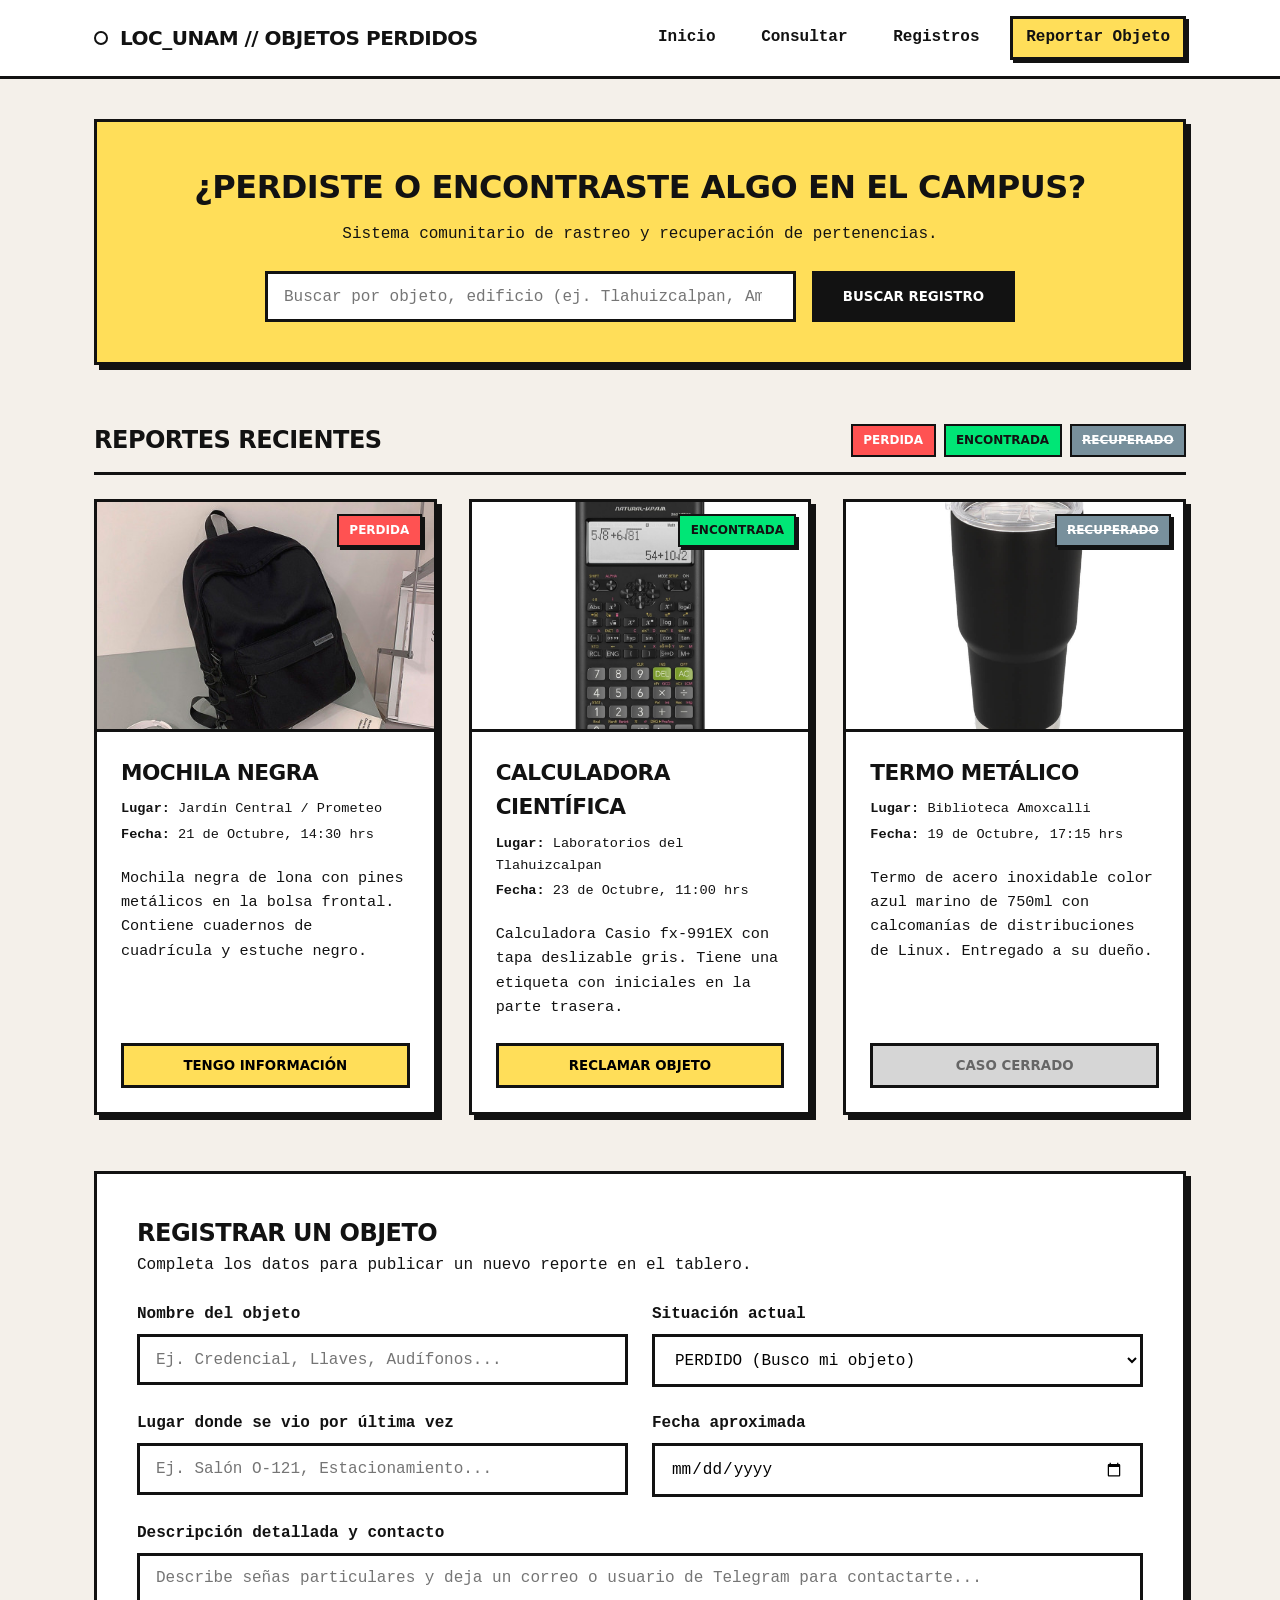
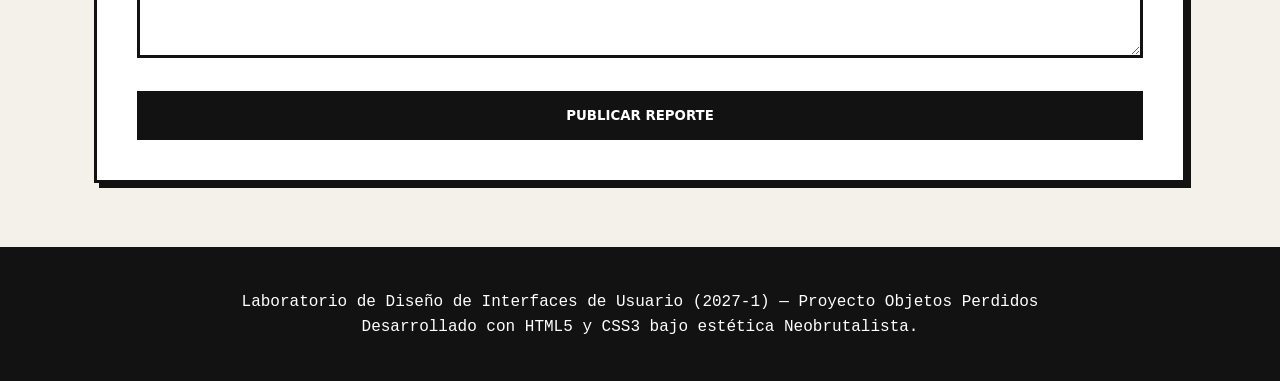
==== commit 55ccd6a9: "Merge b40e879618a75c9e8ee14a8af7174716fc19dbb0 into b931318a00c5dfd5f526e6124330abd519b348b3" ====
--- a/Tarea01/index.html
+++ b/Tarea01/index.html
@@ -1,156 +1,139 @@
 <!DOCTYPE html>
 <html lang="es">
-
 <head>
     <meta charset="UTF-8">
     <meta name="viewport" content="width=device-width, initial-scale=1.0">
-    <title>¡¿Es tuyo?! - Portal de Objetos Perdidos</title>
+    <title>Objetos Perdidos — Facultad de Ciencias</title>
     <link rel="stylesheet" href="styles.css">
 </head>
+<body>
 
-<body>
     <header class="encabezado">
-        <nav class="navegacion">
-            <div class="logotipo">
-                <span class="icono-logotipo">🔍</span>
-                <span class="texto-logotipo">Objetos Perdidos</span>
+        <div class="contenedor nav-contenedor">
+            <div class="logo">
+                <span class="punto-alerta"></span>
+                <h1>LOC_UNAM // OBJETOS PERDIDOS</h1>
             </div>
-            <div class="menu-navegacion">
-                <a href="#objetos" class="boton-navegacion">Ver Objetos</a>
-                <a href="#reportar" class="boton-navegacion boton-destacado">Reportar Objeto</a>
-            </div>
-        </nav>
+            <nav class="navegacion">
+                <a href="#inicio" class="nav-link">Inicio</a>
+                <a href="#buscador" class="nav-link">Consultar</a>
+                <a href="#objetos" class="nav-link">Registros</a>
+                <a href="#reportar" class="nav-link btn-destacado">Reportar Objeto</a>
+            </nav>
+        </div>
     </header>
 
-    <section class="seccion-hero">
-        <div class="decoracion-nube nube-izquierda">☁️</div>
-        <div class="contenido-hero">
-            <h1 class="titulo-principal">¡¿Es tuyo?!</h1>
-            <p class="subtitulo-principal">Plataforma para la localización y reporte de objetos extraviados</p>
-        </div>
-        <div class="decoracion-nube nube-derecha">☁️</div>
-    </section>
-
-    <main class="contenedor-principal">
+    <main id="inicio" class="contenedor">
+        <section id="buscador" class="hero-buscador">
+            <h2>¿Perdiste o encontraste algo en el campus?</h2>
+            <p>Sistema comunitario de rastreo y recuperación de pertenencias.</p>
+            <form class="form-busqueda" action="#objetos" method="get">
+                <input type="search" placeholder="Buscar por objeto, edificio (ej. Tlahuizcalpan, Amoxcalli)..." required>
+                <button type="submit" class="btn-primario">BUSCAR REGISTRO</button>
+            </form>
+        </section>
 
         <section id="objetos" class="seccion-objetos">
-            <h2 class="titulo-seccion">✦ Objetos Registrados ✦</h2>
-            <article class="tarjeta-objeto">
-                <div class="contenedor-imagen">
-                    <img src="imagenes/imaginal_disk.jpeg" alt="Imaginal Disk - Magdalena Bay" class="imagen-objeto">
-                    <span class="etiqueta-estado estado-perdido">PERDIDO</span>
+            <div class="cabecera-seccion">
+                <h2>Reportes Recientes</h2>
+                <div class="leyenda-estados">
+                    <span class="badge estado-perdido">PERDIDA</span>
+                    <span class="badge estado-encontrado">ENCONTRADA</span>
+                    <span class="badge estado-recuperado">RECUPERADO</span>
                 </div>
-                <div class="contenido-tarjeta">
-                    <h3 class="nombre-objeto">Imaginal Disk - Magdalena Bay</h3>
-                    <p class="dato-objeto"><strong>Lugar:</strong> Los Ángeles, California, EE. UU.</p>
-                    <p class="dato-objeto"><strong>Fecha:</strong> 23/08/2024</p>
-                    <p class="descripcion-objeto">Álbum de synth-pop futurista y pop psicodélico grabado en formato
-                        físico de disco acrílico y vinilo.</p>
-                </div>
-            </article>
+            </div>
 
-            <article class="tarjeta-objeto">
-                <div class="contenedor-imagen">
-                    <img src="imagenes/ants_from_up_there.jpeg" alt="Ants From Up There - BCNR" class="imagen-objeto">
-                    <span class="etiqueta-estado estado-encontrado">ENCONTRADO</span>
-                </div>
-                <div class="contenido-tarjeta">
-                    <h3 class="nombre-objeto">Ants From Up There - BCNR</h3>
-                    <p class="dato-objeto"><strong>Lugar:</strong> Cambridge, Reino Unido</p>
-                    <p class="dato-objeto"><strong>Fecha:</strong> 04/02/2022</p>
-                    <p class="descripcion-objeto">Disco de post-rock e indie orquestal en estuche con ilustración de un
-                        avión envuelto en plástico.</p>
-                </div>
-            </article>
+            <div class="grid-objetos">
+                <article class="tarjeta-objeto">
+                    <div class="contenedor-img">
+                        <img src="imagenes/mochila.jpg" alt="Mochila negra de lona">
+                        <span class="badge-flotante estado-perdido">PERDIDA</span>
+                    </div>
+                    <div class="info-objeto">
+                        <h3>Mochila Negra</h3>
+                        <p class="meta-info"><strong>Lugar:</strong> Jardín Central / Prometeo</p>
+                        <p class="meta-info"><strong>Fecha:</strong> 21 de Octubre, 14:30 hrs</p>
+                        <p class="descripcion">Mochila negra de lona con pines metálicos en la bolsa frontal. Contiene cuadernos de cuadrícula y estuche negro.</p>
+                        <button type="button" class="btn-accion">Tengo información</button>
+                    </div>
+                </article>
 
-            <article class="tarjeta-objeto">
-                <div class="contenedor-imagen">
-                    <img src="imagenes/forever_howlong.jpeg" alt="Forever Howlong - BCNR" class="imagen-objeto">
-                    <span class="etiqueta-estado estado-perdido">PERDIDO</span>
-                </div>
-                <div class="contenido-tarjeta">
-                    <h3 class="nombre-objeto">Forever Howlong - BCNR</h3>
-                    <p class="dato-objeto"><strong>Lugar:</strong> Londres, Reino Unido</p>
-                    <p class="dato-objeto"><strong>Fecha:</strong> 04/04/2025</p>
-                    <p class="descripcion-objeto">Álbum de rock experimental y pop barroco editado por Ninja Tune con
-                        arreglos acústicos y violines.</p>
-                </div>
-            </article>
+                <article class="tarjeta-objeto">
+                    <div class="contenedor-img">
+                        <img src="imagenes/calculadora.jpg" alt="Calculadora científica gris">
+                        <span class="badge-flotante estado-encontrado">ENCONTRADA</span>
+                    </div>
+                    <div class="info-objeto">
+                        <h3>Calculadora Científica</h3>
+                        <p class="meta-info"><strong>Lugar:</strong> Laboratorios del Tlahuizcalpan</p>
+                        <p class="meta-info"><strong>Fecha:</strong> 23 de Octubre, 11:00 hrs</p>
+                        <p class="descripcion">Calculadora Casio fx-991EX con tapa deslizable gris. Tiene una etiqueta con iniciales en la parte trasera.</p>
+                        <button type="button" class="btn-accion">Reclamar objeto</button>
+                    </div>
+                </article>
 
-            <article class="tarjeta-objeto">
-                <div class="contenedor-imagen">
-                    <img src="imagenes/twin_fantasy.jpeg" alt="Twin Fantasy - Car Seat Headrest" class="imagen-objeto">
-                    <span class="etiqueta-estado estado-encontrado">ENCONTRADO</span>
-                </div>
-                <div class="contenido-tarjeta">
-                    <h3 class="nombre-objeto">Twin Fantasy - Car Seat Headrest</h3>
-                    <p class="dato-objeto"><strong>Lugar:</strong> Seattle, Washington, EE. UU.</p>
-                    <p class="dato-objeto"><strong>Fecha:</strong> 16/02/2018</p>
-                    <p class="descripcion-objeto">Álbum de indie rock conceptual con la clásica portada en trazo simple
-                        de dos figuras abrazadas.</p>
-                </div>
-            </article>
-            <div class="grilla-objetos">
+                <article class="tarjeta-objeto">
+                    <div class="contenedor-img">
+                        <img src="imagenes/termo.jpg" alt="Termo metálico azul">
+                        <span class="badge-flotante estado-recuperado">RECUPERADO</span>
+                    </div>
+                    <div class="info-objeto">
+                        <h3>Termo Metálico</h3>
+                        <p class="meta-info"><strong>Lugar:</strong> Biblioteca Amoxcalli</p>
+                        <p class="meta-info"><strong>Fecha:</strong> 19 de Octubre, 17:15 hrs</p>
+                        <p class="descripcion">Termo de acero inoxidable color azul marino de 750ml con calcomanías de distribuciones de Linux. Entregado a su dueño.</p>
+                        <button type="button" class="btn-accion" disabled>Caso Cerrado</button>
+                    </div>
+                </article>
             </div>
         </section>
+
         <section id="reportar" class="seccion-formulario">
-            <div class="contenedor-formulario">
-                <h2 class="titulo-formulario">Reporta tu objeto perdido</h2>
-                <p class="subtitulo-formulario">Completa la información requerida para agregar la publicación al
-                    registro.</p>
+            <h2>Registrar un Objeto</h2>
+            <p>Completa los datos para publicar un nuevo reporte en el tablero.</p>
+            
+            <form class="form-reporte" action="#" method="post">
+                <div class="grupo-form">
+                    <label for="nombre-objeto">Nombre del objeto</label>
+                    <input type="text" id="nombre-objeto" name="objeto" placeholder="Ej. Credencial, Llaves, Audífonos..." required>
+                </div>
 
-                <form class="formulario-objeto">
+                <div class="grupo-form">
+                    <label for="estado-objeto">Situación actual</label>
+                    <select id="estado-objeto" name="estado" required>
+                        <option value="perdido">PERDIDO (Busco mi objeto)</option>
+                        <option value="encontrado">ENCONTRADO (Lo tengo en resguardo)</option>
+                    </select>
+                </div>
 
-                    <div class="campo-formulario">
-                        <label for="nombre-objeto" class="etiqueta-campo">Nombre del Objeto:</label>
-                        <input type="text" id="nombre-objeto" name="nombre" class="entrada-campo"
-                            placeholder="Ej. Álbum Imaginal Disk, llaves, cartera..." required>
-                    </div>
+                <div class="grupo-form">
+                    <label for="lugar-objeto">Lugar donde se vio por última vez</label>
+                    <input type="text" id="lugar-objeto" name="lugar" placeholder="Ej. Salón O-121, Estacionamiento..." required>
+                </div>
 
-                    <div class="campo-formulario">
-                        <label for="estado-objeto" class="etiqueta-campo">Estado:</label>
-                        <select id="estado-objeto" name="estado" class="seleccion-campo" required>
-                            <option value="PERDIDO">PERDIDO</option>
-                            <option value="ENCONTRADO">ENCONTRADO</option>
-                        </select>
-                    </div>
+                <div class="grupo-form">
+                    <label for="fecha-objeto">Fecha aproximada</label>
+                    <input type="date" id="fecha-objeto" name="fecha" required>
+                </div>
 
-                    <div class="campo-formulario">
-                        <label for="fecha-objeto" class="etiqueta-campo">Fecha:</label>
-                        <input type="date" id="fecha-objeto" name="fecha" class="entrada-campo" required>
-                    </div>
+                <div class="grupo-form fila-completa">
+                    <label for="desc-objeto">Descripción detallada y contacto</label>
+                    <textarea id="desc-objeto" name="descripcion" rows="4" placeholder="Describe señas particulares y deja un correo o usuario de Telegram para contactarte..." required></textarea>
+                </div>
 
-                    <div class="campo-formulario">
-                        <label for="lugar-objeto" class="etiqueta-campo">Último Lugar Visto:</label>
-                        <input type="text" id="lugar-objeto" name="lugar" class="entrada-campo"
-                            placeholder="Ej. Entrada principal, pasillo norte..." required>
-                    </div>
-
-                    <div class="campo-formulario">
-                        <label for="descripcion-objeto" class="etiqueta-campo">Descripción:</label>
-                        <textarea id="descripcion-objeto" name="descripcion" class="area-campo" rows="4"
-                            placeholder="Describe detalles físicos, características o distintivos del objeto..."
-                            required></textarea>
-                    </div>
-
-                    <div class="campo-formulario">
-                        <label for="imagen-objeto" class="etiqueta-campo">URL de la Imagen:</label>
-                        <input type="url" id="imagen-objeto" name="imagen" class="entrada-campo"
-                            placeholder="https://ejemplo.com/imagen.jpg">
-                    </div>
-
-                    <button type="submit" class="boton-enviar">Registrar Objeto ✦</button>
-
-                </form>
-            </div>
+                <div class="fila-completa">
+                    <button type="submit" class="btn-primario btn-ancho">PUBLICAR REPORTE</button>
+                </div>
+            </form>
         </section>
     </main>
 
-
     <footer class="pie-pagina">
-        <p class="texto-pie">✦ Registro Central de Objetos Perdidos &copy; 2026 ✦ Todos los derechos reservados ✦</p>
+        <div class="contenedor">
+            <p>Laboratorio de Diseño de Interfaces de Usuario (2027-1) — Proyecto Objetos Perdidos</p>
+            <p>Desarrollado con HTML5 y CSS3 bajo estética Neobrutalista.</p>
+        </div>
     </footer>
 
 </body>
-
 </html>
--- a/Tarea01/styles.css
+++ b/Tarea01/styles.css
@@ -1,388 +1,373 @@
 :root {
-	--color-verde: #81b13f;
-	--color-blanco: #f5f2f9;
-	--color-azul: #57d0fd;
-	--color-rosa: #ff9ebb;
-	--color-purpura: #c39bd3;
-	--color-texto: #1a1a24;
-	--color-tarjeta: #ffffff;
-	--color-perdido: #ff3366;
-	--color-encontrado: #00b894;
-	--fuente-principal: "Trebuchet MS", "Lucida Sans Unicode", Tahoma, sans-serif;
-	--fuente-titulos: "Comic Sans MS", "Courier New", cursive, sans-serif;
+    --bg-principal: #F4F0EA;
+    --bg-tarjeta: #FFFFFF;
+    --texto-principal: #121212;
+    --color-acento: #FFDE59;
+    --color-perdido: #FF5252;
+    --color-encontrado: #00E676;
+    --color-recuperado: #78909C;
+    --borde-grueso: 3px solid #121212;
+    --sombra-dura: 5px 5px 0px #121212;
+    --sombra-hover: 8px 8px 0px #121212;
+    --fuente-base: 'Courier New', Courier, monospace;
+    --fuente-titulos: system-ui, -apple-system, BlinkMacSystemFont, 'Segoe UI', Roboto, sans-serif;
 }
 
 * {
-	margin: 0;
-	padding: 0;
-	box-sizing: border-box;
-}
-
-html {
-	scroll-behavior: smooth;
+    box-sizing: border-box;
+    margin: 0;
+    padding: 0;
 }
 
 body {
-	background: linear-gradient(180deg, var(--color-azul) 0%, var(--color-blanco) 20%, var(--color-blanco) 75%, var(--color-verde) 100%);
-	background-attachment: fixed;
-	color: var(--color-texto);
-	font-family: var(--fuente-principal);
-	line-height: 1.6;
+    background-color: var(--bg-principal);
+    color: var(--texto-principal);
+    font-family: var(--fuente-base);
+    line-height: 1.6;
+}
+
+h1, h2, h3 {
+    font-family: var(--fuente-titulos);
+    font-weight: 900;
+    text-transform: uppercase;
+    letter-spacing: -0.5px;
+}
+
+.contenedor {
+    max-width: 1140px;
+    margin: 0 auto;
+    padding: 0 1.5rem;
 }
 
 .encabezado {
-	position: sticky;
-	top: 0;
-	z-index: 100;
-	background-color: var(--color-azul);
-	border-bottom: 3px ridge #ffffff;
-	box-shadow: 0 4px 10px rgba(0, 0, 0, 0.12);
+    background-color: var(--bg-tarjeta);
+    border-bottom: var(--borde-grueso);
+    position: sticky;
+    top: 0;
+    z-index: 100;
+    padding: 1rem 0;
+}
+
+.nav-contenedor {
+    display: flex;
+    justify-content: space-between;
+    align-items: center;
+    flex-wrap: wrap;
+    gap: 1rem;
+}
+
+.logo {
+    display: flex;
+    align-items: center;
+    gap: 0.75rem;
+}
+
+.logo h1 {
+    font-size: 1.25rem;
+}
+
+@keyframes pulsoAlerta {
+    0% { transform: scale(1); background-color: var(--color-perdido); }
+    50% { transform: scale(1.25); background-color: var(--color-acento); }
+    100% { transform: scale(1); background-color: var(--color-perdido); }
+}
+
+.punto-alerta {
+    width: 14px;
+    height: 14px;
+    border-radius: 50%;
+    border: 2px solid var(--texto-principal);
+    display: inline-block;
+    animation: pulsoAlerta 2s infinite ease-in-out;
 }
 
 .navegacion {
-	display: flex;
-	justify-content: space-between;
-	align-items: center;
-	max-width: 1100px;
-	margin: 0 auto;
-	padding: 12px 20px;
-}
-
-.logotipo {
-	display: flex;
-	align-items: center;
-	gap: 8px;
-	font-family: var(--fuente-titulos);
-	font-size: 1.25rem;
-	color: #ffffff;
-	text-shadow: 1px 1px 2px #000000;
-}
-
-.menu-navegacion {
-	display: flex;
-	gap: 12px;
-}
-
-.boton-navegacion {
-	text-decoration: none;
-	background-color: var(--color-blanco);
-	color: var(--color-texto);
-	padding: 8px 16px;
-	border-radius: 20px;
-	border: 2px solid var(--color-verde);
-	font-weight: bold;
-	font-size: 0.9rem;
-	transition: transform 0.2s ease, background-color 0.2s ease, color 0.2s ease;
-}
-
-.boton-navegacion:hover {
-	background-color: var(--color-verde);
-	color: #ffffff;
-	transform: translateY(-2px);
-}
-
-.boton-navegacion:focus {
-	outline: 3px solid var(--color-rosa);
-}
-
-.boton-destacado {
-	background-color: var(--color-rosa);
-	border-color: #ffffff;
-	color: #ffffff;
-}
-
-.boton-destacado:hover {
-	background-color: #ff6b8b;
-}
-
-.seccion-hero {
-	position: relative;
-	display: flex;
-	justify-content: center;
-	align-items: center;
-	padding: 50px 20px;
-	background: linear-gradient(180deg, var(--color-azul) 0%, rgba(245, 242, 249, 0) 100%);
-	text-align: center;
-	overflow: hidden;
-}
-
-.contenido-hero {
-	z-index: 2;
-}
-
-.titulo-principal {
-	font-family: var(--fuente-titulos);
-	font-size: 3.5rem;
-	color: var(--color-verde);
-	text-shadow: 3px 3px 0px #ffffff, 5px 5px 0px var(--color-rosa);
-	margin-bottom: 10px;
-}
-
-.subtitulo-principal {
-	font-size: 1.05rem;
-	color: #4a4a5a;
-	background: rgba(255, 255, 255, 0.85);
-	padding: 6px 18px;
-	border-radius: 12px;
-	display: inline-block;
-	border: 1px dashed var(--color-purpura);
-}
-
-.decoracion-nube {
-	position: absolute;
-	font-size: 4rem;
-	opacity: 0.85;
-	animation: flotarNube 3.5s ease-in-out infinite alternate;
-}
-
-.nube-izquierda {
-	left: 8%;
-	top: 15%;
-}
-
-.nube-derecha {
-	right: 8%;
-	bottom: 15%;
-	animation-delay: 1.7s;
-}
-
-@keyframes flotarNube {
-	0% {
-		transform: translateY(0px) scale(1);
-	}
-
-	100% {
-		transform: translateY(-15px) scale(1.05);
-	}
-}
-
-.contenedor-principal {
-	max-width: 1000px;
-	margin: 0 auto;
-	padding: 30px 20px 40px 20px;
+    display: flex;
+    align-items: center;
+    gap: 1rem;
+}
+
+.nav-link {
+    text-decoration: none;
+    color: var(--texto-principal);
+    font-weight: 700;
+    padding: 0.4rem 0.8rem;
+    border: 2px solid transparent;
+    transition: all 0.2s ease;
+}
+
+.nav-link:hover {
+    border: 2px solid var(--texto-principal);
+    background-color: var(--color-acento);
+}
+
+.btn-destacado {
+    background-color: var(--color-acento);
+    border: var(--borde-grueso);
+    box-shadow: 3px 3px 0px var(--texto-principal);
+}
+
+.hero-buscador {
+    background-color: var(--color-acento);
+    border: var(--borde-grueso);
+    box-shadow: var(--sombra-dura);
+    padding: 2.5rem;
+    margin: 2.5rem 0;
+    text-align: center;
+}
+
+.hero-buscador h2 {
+    font-size: 2rem;
+    margin-bottom: 0.5rem;
+}
+
+.form-busqueda {
+    display: flex;
+    gap: 1rem;
+    max-width: 750px;
+    margin: 1.5rem auto 0;
+}
+
+input, select, textarea {
+    width: 100%;
+    padding: 0.85rem 1rem;
+    font-family: var(--fuente-base);
+    font-size: 1rem;
+    background-color: var(--bg-tarjeta);
+    border: var(--borde-grueso);
+    transition: transform 0.15s ease, box-shadow 0.15s ease, background-color 0.15s ease;
+}
+
+input:focus, select:focus, textarea:focus {
+    outline: none;
+    background-color: #FFFDF7;
+    transform: translate(-2px, -2px);
+    box-shadow: var(--sombra-dura);
+}
+
+.btn-primario {
+    background-color: var(--texto-principal);
+    color: var(--bg-tarjeta);
+    font-family: var(--fuente-titulos);
+    font-weight: 800;
+    padding: 0.85rem 1.75rem;
+    border: var(--borde-grueso);
+    cursor: pointer;
+    white-space: nowrap;
+    transition: all 0.2s ease;
+}
+
+.btn-primario:hover {
+    background-color: var(--color-perdido);
+    color: var(--texto-principal);
+    transform: translate(-3px, -3px);
+    box-shadow: var(--sombra-dura);
 }
 
 .seccion-objetos {
-	margin-bottom: 60px;
-}
-
-.titulo-seccion {
-	font-family: var(--fuente-titulos);
-	text-align: center;
-	font-size: 2rem;
-	color: var(--color-verde);
-	margin-bottom: 30px;
-}
-
-.grilla-objetos {
-	display: grid;
-	grid-template-columns: repeat(2, 1fr);
-	gap: 30px;
+    margin: 3.5rem 0;
+}
+
+.cabecera-seccion {
+    display: flex;
+    justify-content: space-between;
+    align-items: center;
+    flex-wrap: wrap;
+    gap: 1rem;
+    margin-bottom: 1.5rem;
+    padding-bottom: 0.75rem;
+    border-bottom: var(--borde-grueso);
+}
+
+.leyenda-estados {
+    display: flex;
+    gap: 0.5rem;
+}
+
+.badge, .badge-flotante {
+    font-family: var(--fuente-titulos);
+    font-weight: 800;
+    font-size: 0.75rem;
+    padding: 0.3rem 0.65rem;
+    border: 2px solid var(--texto-principal);
+}
+
+.estado-perdido {
+    background-color: var(--color-perdido);
+    color: #FFFFFF;
+}
+
+.estado-encontrado {
+    background-color: var(--color-encontrado);
+    color: var(--texto-principal);
+}
+
+.estado-recuperado {
+    background-color: var(--color-recuperado);
+    color: #FFFFFF;
+    text-decoration: line-through;
+}
+
+.grid-objetos {
+    display: grid;
+    grid-template-columns: repeat(3, 1fr);
+    gap: 2rem;
 }
 
 .tarjeta-objeto {
-	background-color: var(--color-tarjeta);
-	border: 3px ridge var(--color-azul);
-	border-radius: 12px;
-	overflow: hidden;
-	box-shadow: 4px 4px 12px rgba(0, 0, 0, 0.08);
-	transition: transform 0.3s ease, box-shadow 0.3s ease;
+    background-color: var(--bg-tarjeta);
+    border: var(--borde-grueso);
+    box-shadow: var(--sombra-dura);
+    display: flex;
+    flex-direction: column;
+    transition: transform 0.25s ease, box-shadow 0.25s ease;
 }
 
 .tarjeta-objeto:hover {
-	transform: translateY(-6px);
-	box-shadow: 6px 8px 18px rgba(87, 208, 253, 0.35);
-}
-
-.contenedor-imagen {
-	position: relative;
-	width: 100%;
-	aspect-ratio: 1 / 1;
-	background-color: var(--color-blanco);
-	display: flex;
-	justify-content: center;
-	align-items: center;
-}
-
-.imagen-objeto {
-	width: 100%;
-	height: 100%;
-	object-fit: contain;
-	padding: 10px;
-	border-bottom: 2px solid var(--color-azul);
-}
-
-.etiqueta-estado {
-	position: absolute;
-	top: 12px;
-	right: 12px;
-	padding: 4px 12px;
-	font-weight: bold;
-	font-size: 0.8rem;
-	border-radius: 20px;
-	color: #ffffff;
-	letter-spacing: 1px;
-	border: 1px solid #ffffff;
-	box-shadow: 0 2px 6px rgba(0, 0, 0, 0.3);
-}
-
-.estado-perdido {
-	background-color: var(--color-perdido);
-}
-
-.estado-encontrado {
-	background-color: var(--color-encontrado);
-}
-
-.contenido-tarjeta {
-	padding: 16px;
-}
-
-.nombre-objeto {
-	font-size: 1.1rem;
-	color: var(--color-texto);
-	margin-bottom: 10px;
-	border-bottom: 2px dotted var(--color-purpura);
-	padding-bottom: 6px;
-}
-
-.dato-objeto {
-	font-size: 0.88rem;
-	color: #555565;
-	margin-bottom: 4px;
-}
-
-.descripcion-objeto {
-	font-size: 0.9rem;
-	color: #333340;
-	margin-top: 10px;
-	background-color: var(--color-blanco);
-	padding: 8px;
-	border-radius: 6px;
-	border-left: 3px solid var(--color-verde);
+    transform: translate(-4px, -4px);
+    box-shadow: var(--sombra-hover);
+}
+
+.contenedor-img {
+    position: relative;
+    height: 230px;
+    border-bottom: var(--borde-grueso);
+    overflow: hidden;
+    background-color: #E0E0E0;
+}
+
+.contenedor-img img {
+    width: 100%;
+    height: 100%;
+    object-fit: cover;
+    transition: transform 0.35s ease;
+}
+
+.tarjeta-objeto:hover .contenedor-img img {
+    transform: scale(1.06);
+}
+
+.badge-flotante {
+    position: absolute;
+    top: 12px;
+    right: 12px;
+    box-shadow: 3px 3px 0px var(--texto-principal);
+}
+
+.info-objeto {
+    padding: 1.5rem;
+    display: flex;
+    flex-direction: column;
+    flex-grow: 1;
+}
+
+.info-objeto h3 {
+    font-size: 1.35rem;
+    margin-bottom: 0.5rem;
+}
+
+.meta-info {
+    font-size: 0.85rem;
+    margin-bottom: 0.25rem;
+}
+
+.descripcion {
+    margin: 1rem 0 1.5rem;
+    font-size: 0.95rem;
+    flex-grow: 1;
+}
+
+.btn-accion {
+    width: 100%;
+    padding: 0.75rem;
+    background-color: var(--color-acento);
+    border: var(--borde-grueso);
+    font-family: var(--fuente-titulos);
+    font-weight: 800;
+    text-transform: uppercase;
+    cursor: pointer;
+    transition: background-color 0.2s ease, transform 0.15s ease;
+}
+
+.btn-accion:hover:not(:disabled) {
+    background-color: var(--color-encontrado);
+    transform: translateY(-2px);
+}
+
+.btn-accion:disabled {
+    background-color: #D6D6D6;
+    color: #666666;
+    cursor: not-allowed;
 }
 
 .seccion-formulario {
-	background-color: #ffffff;
-	border: 3px double var(--color-verde);
-	border-radius: 16px;
-	padding: 30px;
-	box-shadow: 0 6px 18px rgba(129, 177, 63, 0.2);
-}
-
-.contenedor-formulario {
-	max-width: 650px;
-	margin: 0 auto;
-}
-
-.titulo-formulario {
-	font-family: var(--fuente-titulos);
-	text-align: center;
-	font-size: 1.8rem;
-	color: var(--color-verde);
-	margin-bottom: 8px;
-}
-
-.subtitulo-formulario {
-	text-align: center;
-	font-size: 0.95rem;
-	color: #666677;
-	margin-bottom: 25px;
-}
-
-.formulario-objeto {
-	display: flex;
-	flex-direction: column;
-	gap: 18px;
-}
-
-.campo-formulario {
-	display: flex;
-	flex-direction: column;
-	gap: 6px;
-}
-
-.etiqueta-campo {
-	font-weight: bold;
-	font-size: 0.95rem;
-	color: var(--color-texto);
-}
-
-.entrada-campo,
-.seleccion-campo,
-.area-campo {
-	width: 100%;
-	padding: 10px 14px;
-	border: 2px solid #d0d0e0;
-	border-radius: 8px;
-	font-family: var(--fuente-principal);
-	font-size: 0.95rem;
-	background-color: var(--color-blanco);
-	transition: border-color 0.2s ease, box-shadow 0.2s ease;
-}
-
-.entrada-campo:focus,
-.seleccion-campo:focus,
-.area-campo:focus {
-	outline: none;
-	border-color: var(--color-azul);
-	box-shadow: 0 0 8px rgba(87, 208, 253, 0.6);
-}
-
-.boton-enviar {
-	align-self: center;
-	background-color: var(--color-verde);
-	color: #ffffff;
-	border: none;
-	padding: 12px 30px;
-	font-size: 1rem;
-	font-weight: bold;
-	border-radius: 25px;
-	cursor: pointer;
-	box-shadow: 0 4px 10px rgba(129, 177, 63, 0.4);
-	transition: background-color 0.2s ease, transform 0.2s ease;
-	margin-top: 10px;
-}
-
-.boton-enviar:hover {
-	background-color: #6a962f;
-	transform: scale(1.04);
-}
-
-.boton-enviar:focus {
-	outline: 3px solid var(--color-rosa);
+    background-color: var(--bg-tarjeta);
+    border: var(--borde-grueso);
+    box-shadow: var(--sombra-dura);
+    padding: 2.5rem;
+    margin: 3.5rem 0;
+}
+
+.form-reporte {
+    display: grid;
+    grid-template-columns: repeat(2, 1fr);
+    gap: 1.5rem;
+    margin-top: 1.5rem;
+}
+
+.grupo-form label {
+    display: block;
+    font-weight: 700;
+    margin-bottom: 0.4rem;
+}
+
+.fila-completa {
+    grid-column: 1 / -1;
+}
+
+.btn-ancho {
+    width: 100%;
 }
 
 .pie-pagina {
-	background-color: var(--color-verde);
-	color: #ffffff;
-	text-align: center;
-	padding: 24px 20px;
-	font-size: 0.95rem;
-	font-weight: bold;
-	border-top: 4px solid #6a962f;
-	text-shadow: 1px 1px 2px rgba(0, 0, 0, 0.3);
-}
-
-@media (max-width: 768px) {
-	.navegacion {
-		flex-direction: column;
-		gap: 10px;
-	}
-
-	.titulo-principal {
-		font-size: 2.5rem;
-	}
-
-	.decoracion-nube {
-		font-size: 2.5rem;
-	}
-
-	.seccion-formulario {
-		padding: 20px 15px;
-	}
-
-	.grilla-objetos {
-		grid-template-columns: 1fr;
-	}
-}
+    background-color: var(--texto-principal);
+    color: var(--bg-tarjeta);
+    text-align: center;
+    padding: 2.5rem 0;
+    margin-top: 4rem;
+    border-top: var(--borde-grueso);
+}
+
+@media (max-width: 900px) {
+    .grid-objetos {
+        grid-template-columns: repeat(2, 1fr);
+    }
+}
+
+@media (max-width: 640px) {
+    .nav-contenedor {
+        flex-direction: column;
+        align-items: flex-start;
+    }
+
+    .navegacion {
+        width: 100%;
+        flex-wrap: wrap;
+    }
+
+    .form-busqueda {
+        flex-direction: column;
+    }
+
+    .grid-objetos {
+        grid-template-columns: 1fr;
+    }
+
+    .form-reporte {
+        grid-template-columns: 1fr;
+    }
+
+    .hero-buscador, .seccion-formulario {
+        padding: 1.5rem;
+    }
+}
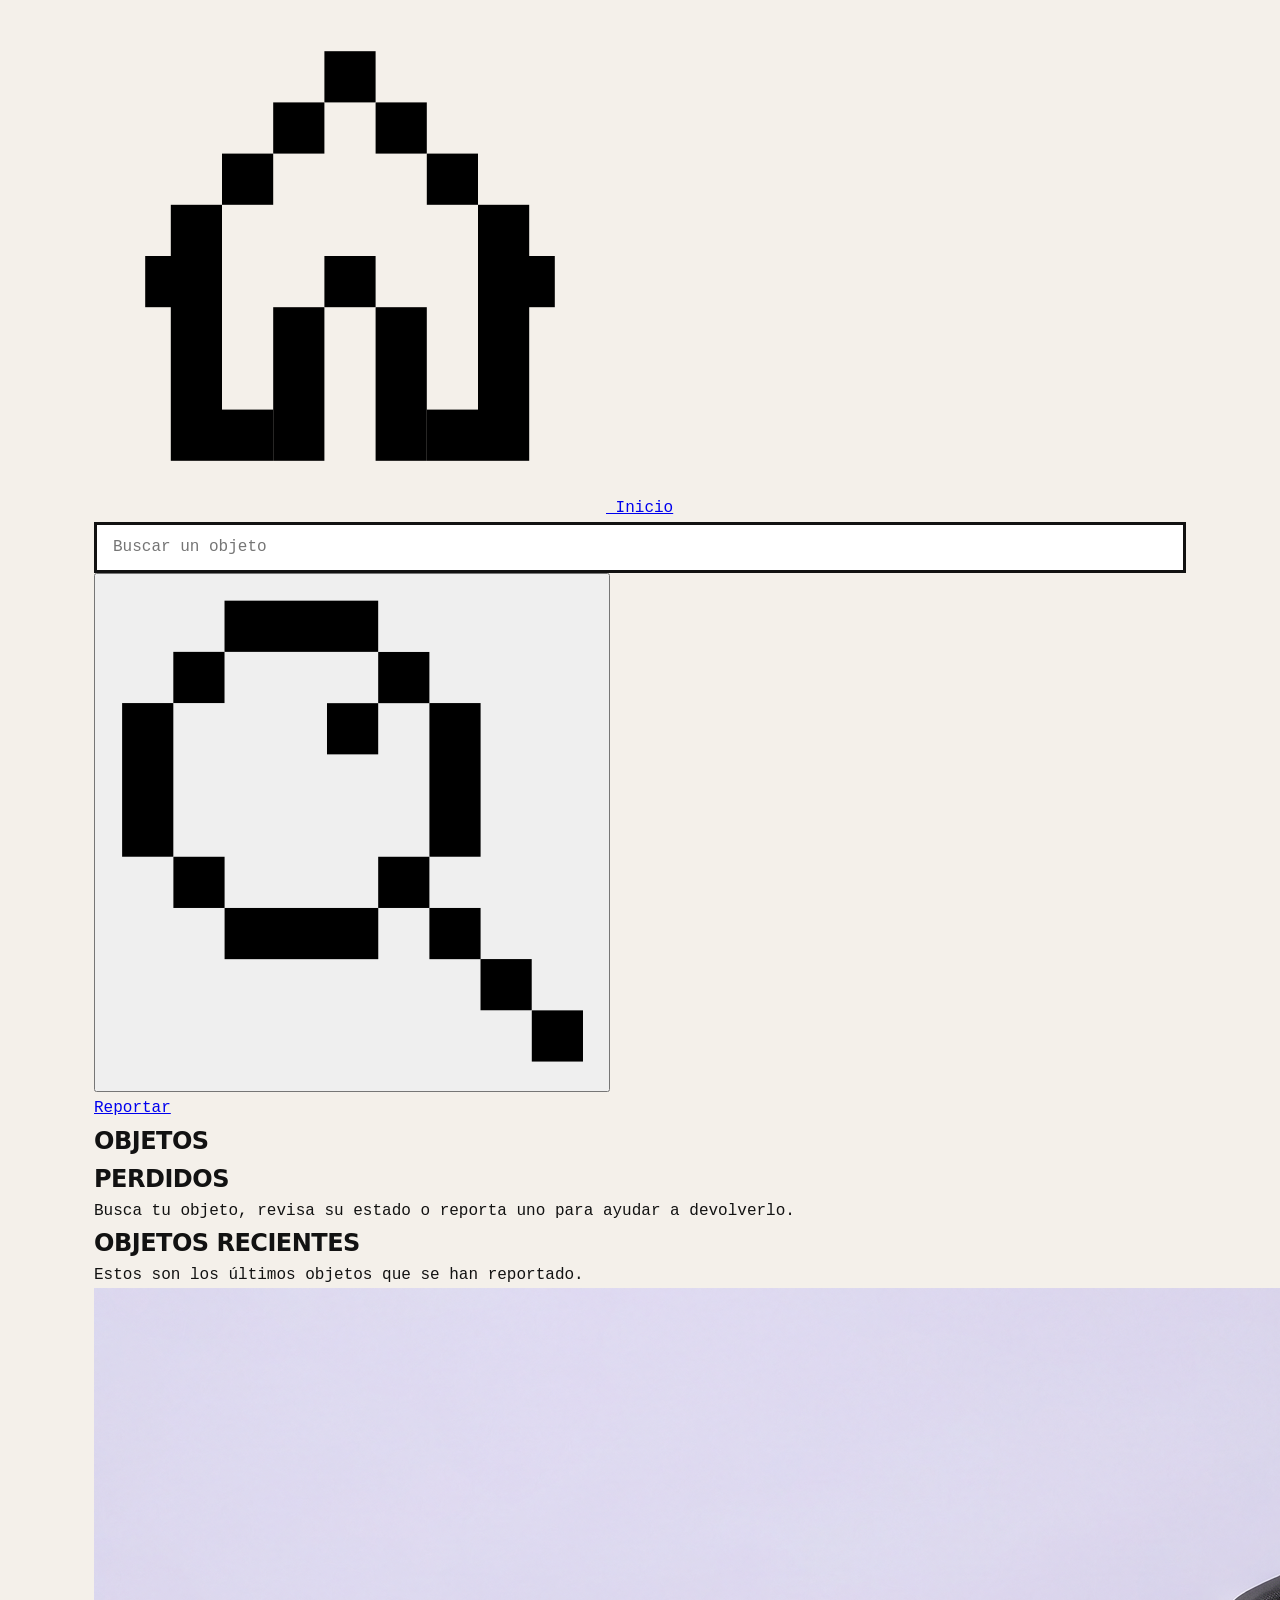
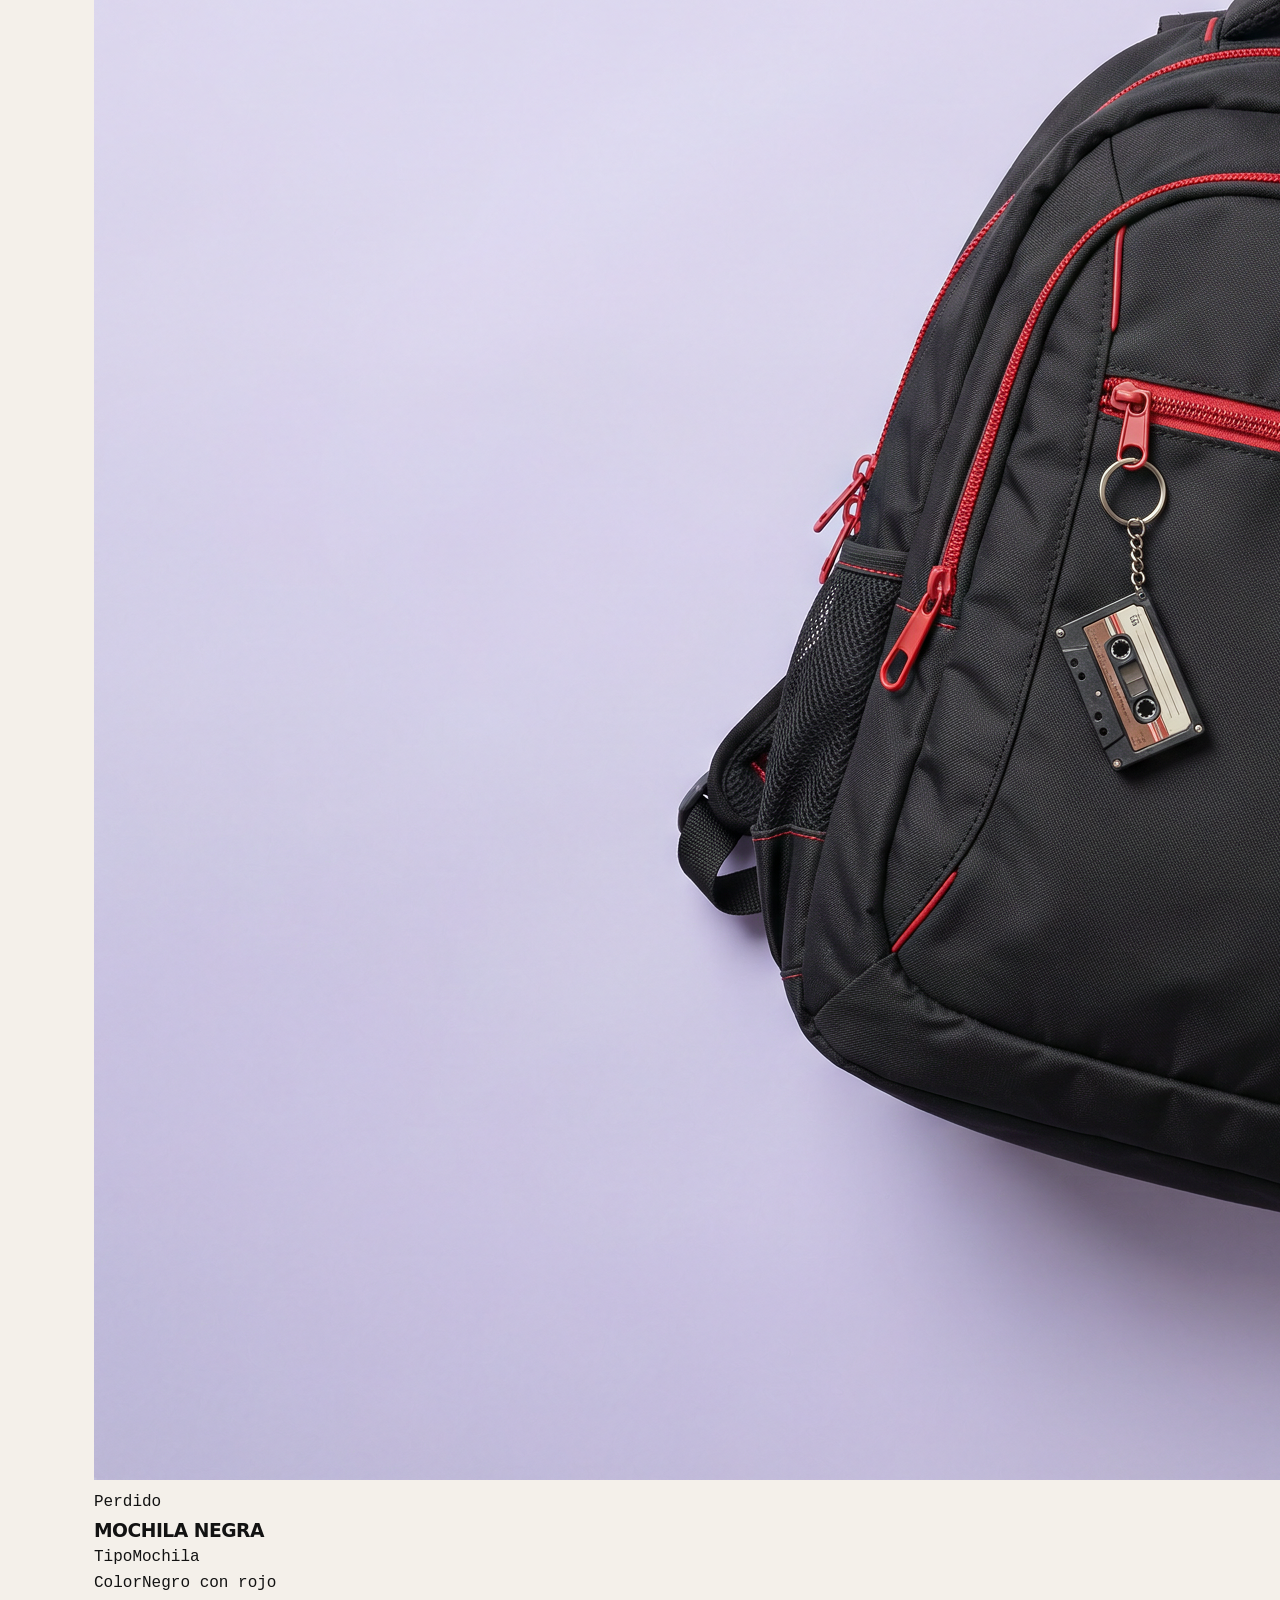
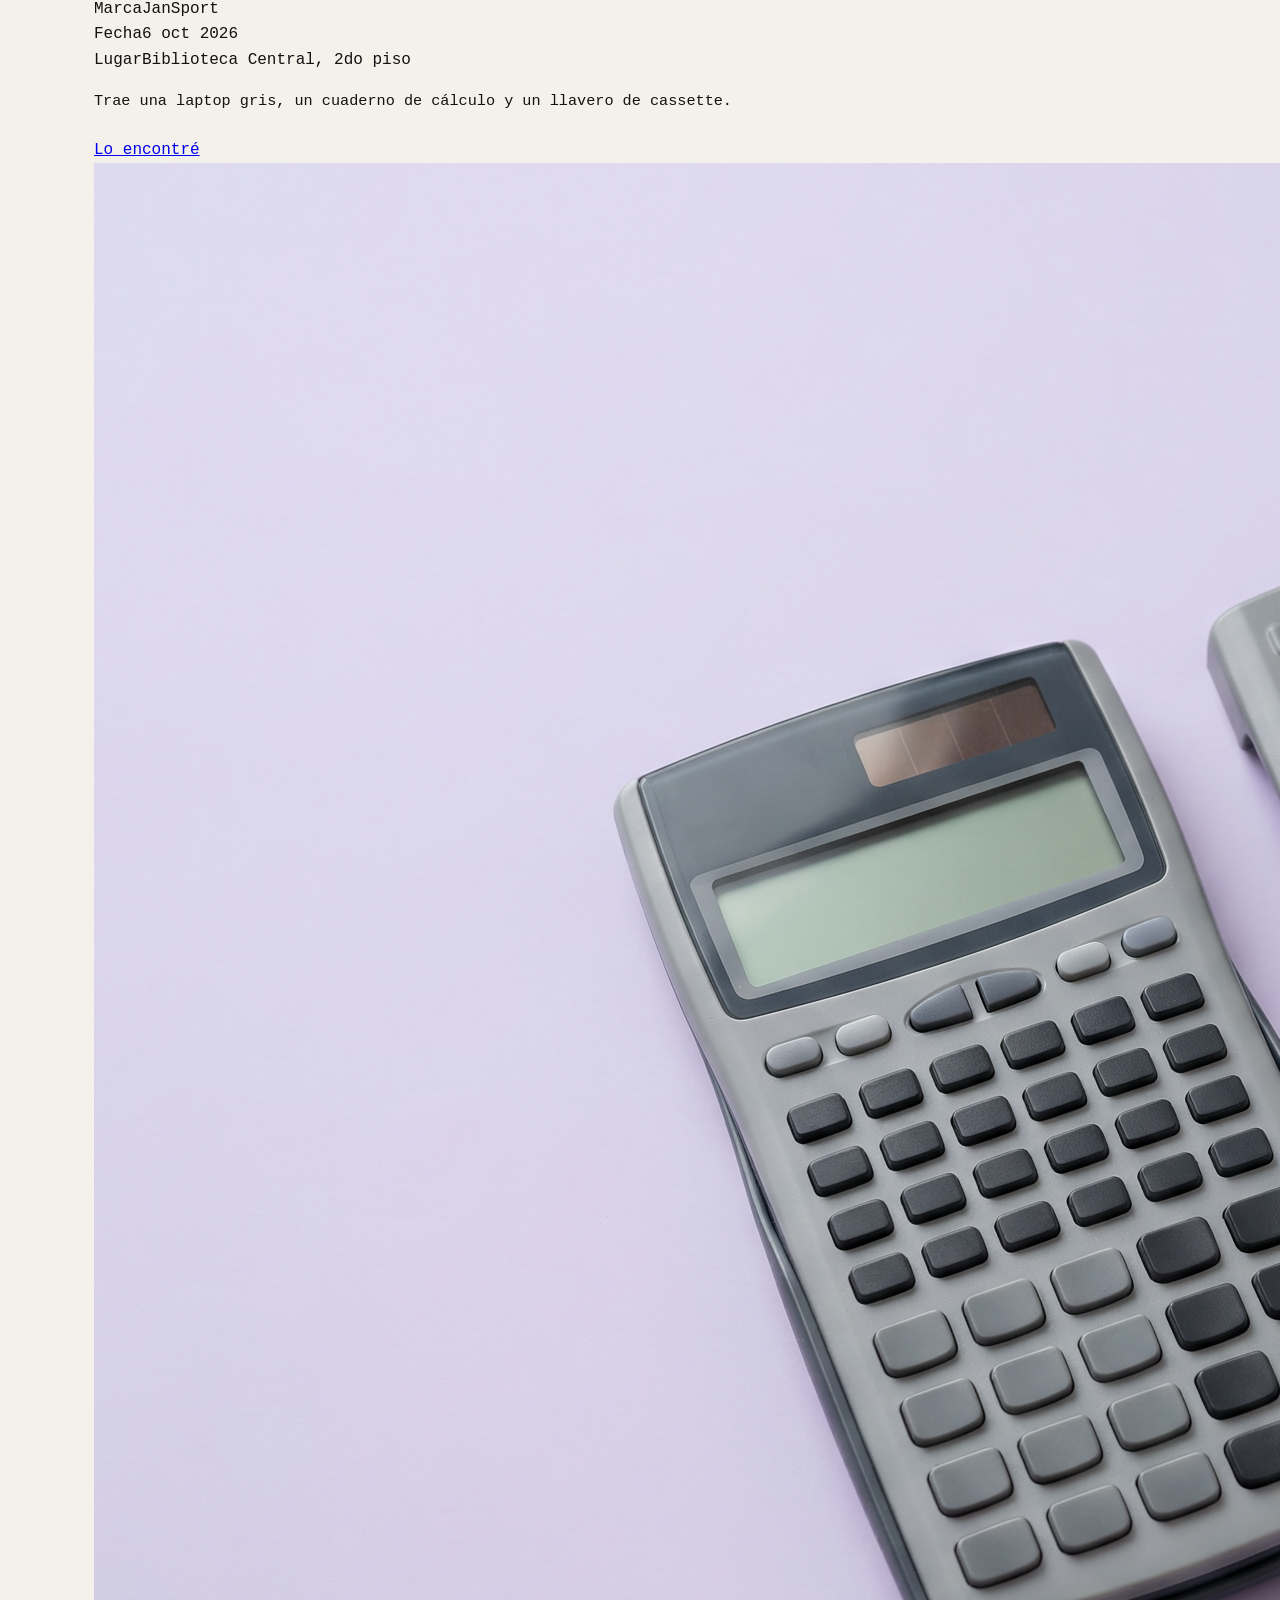
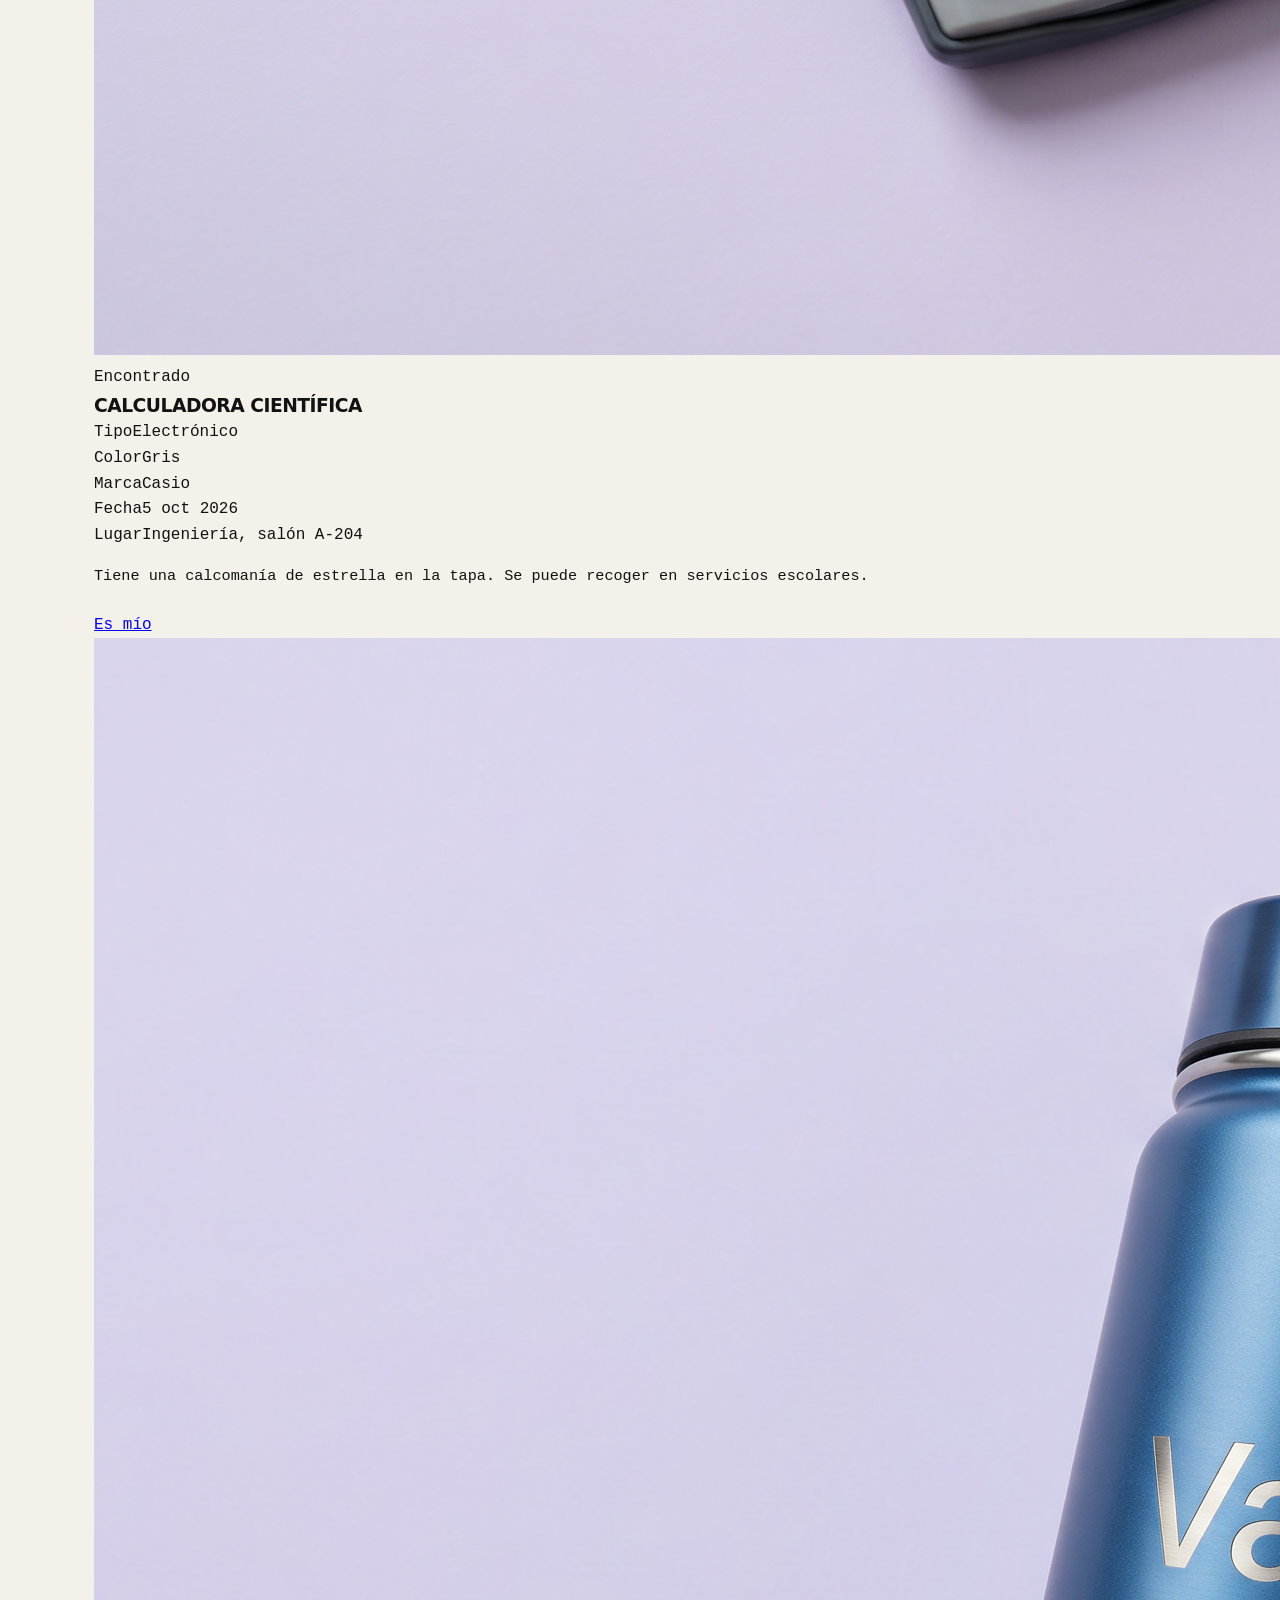
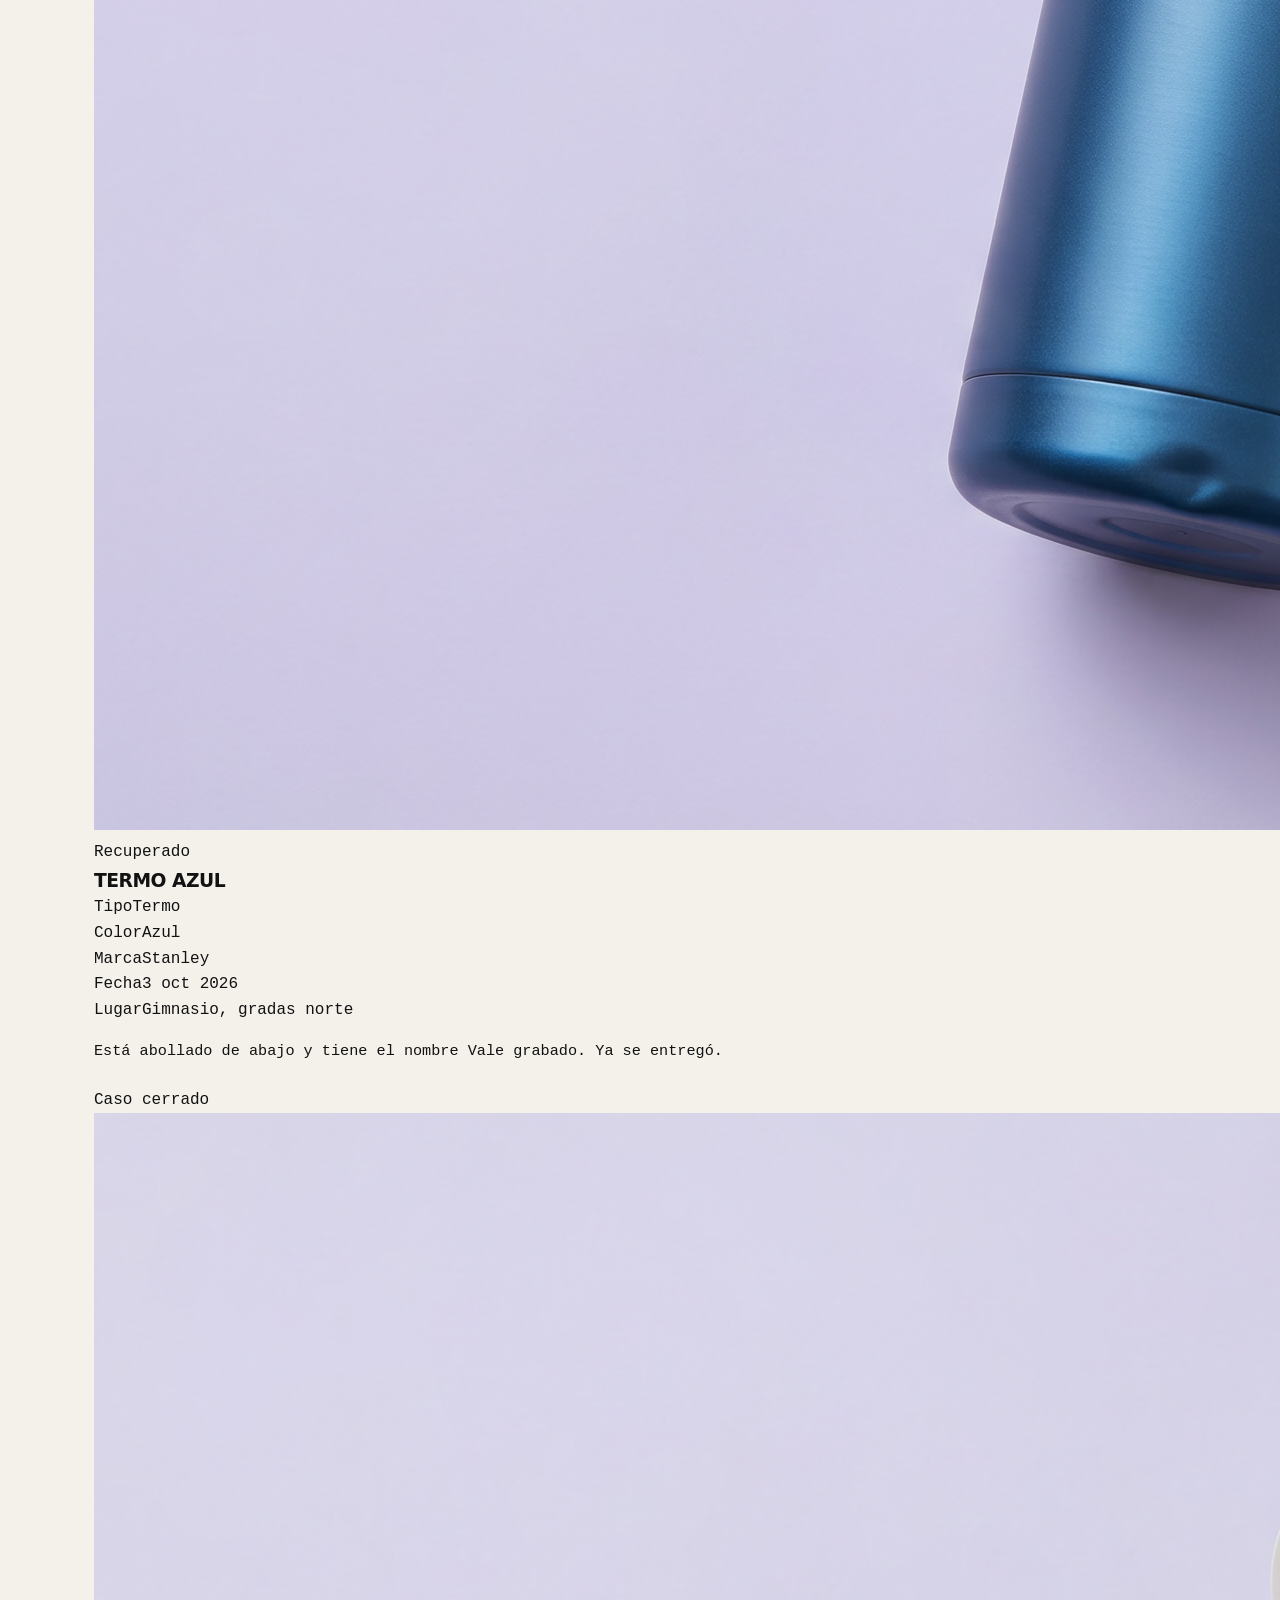
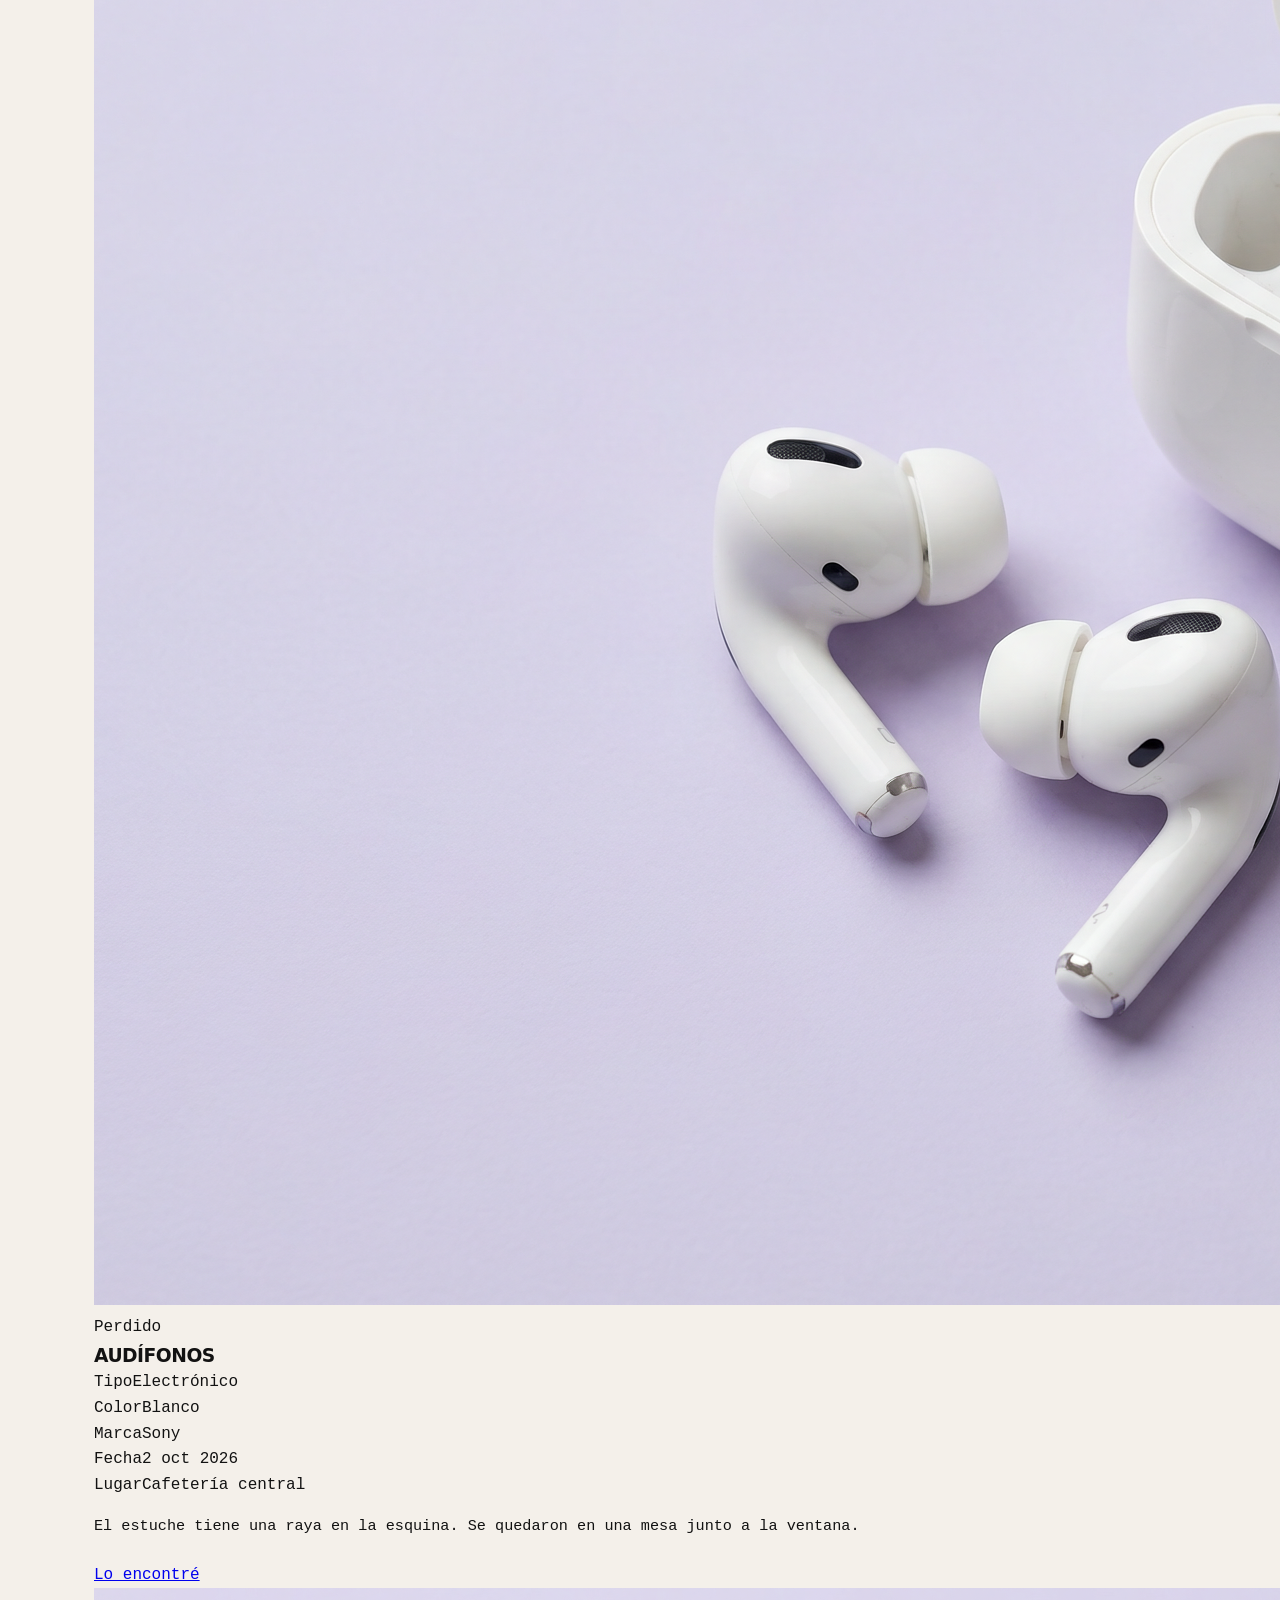
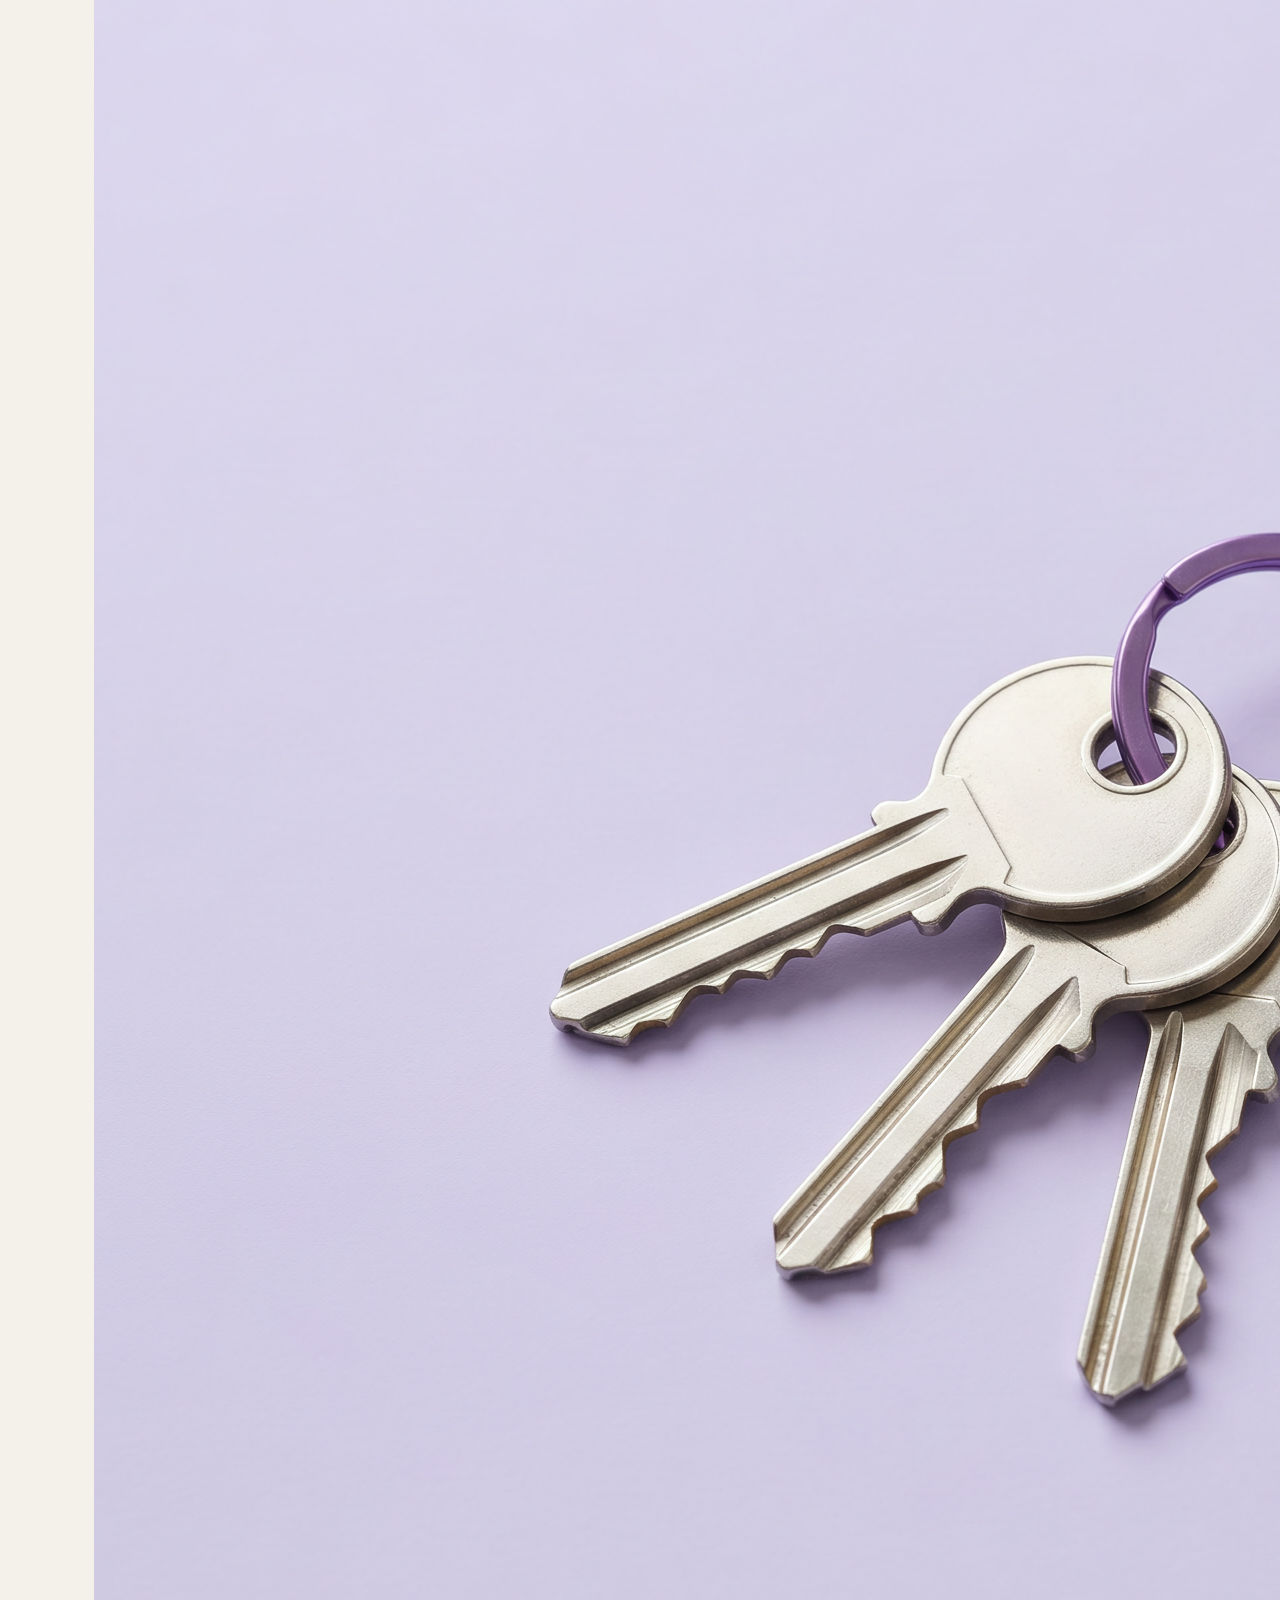
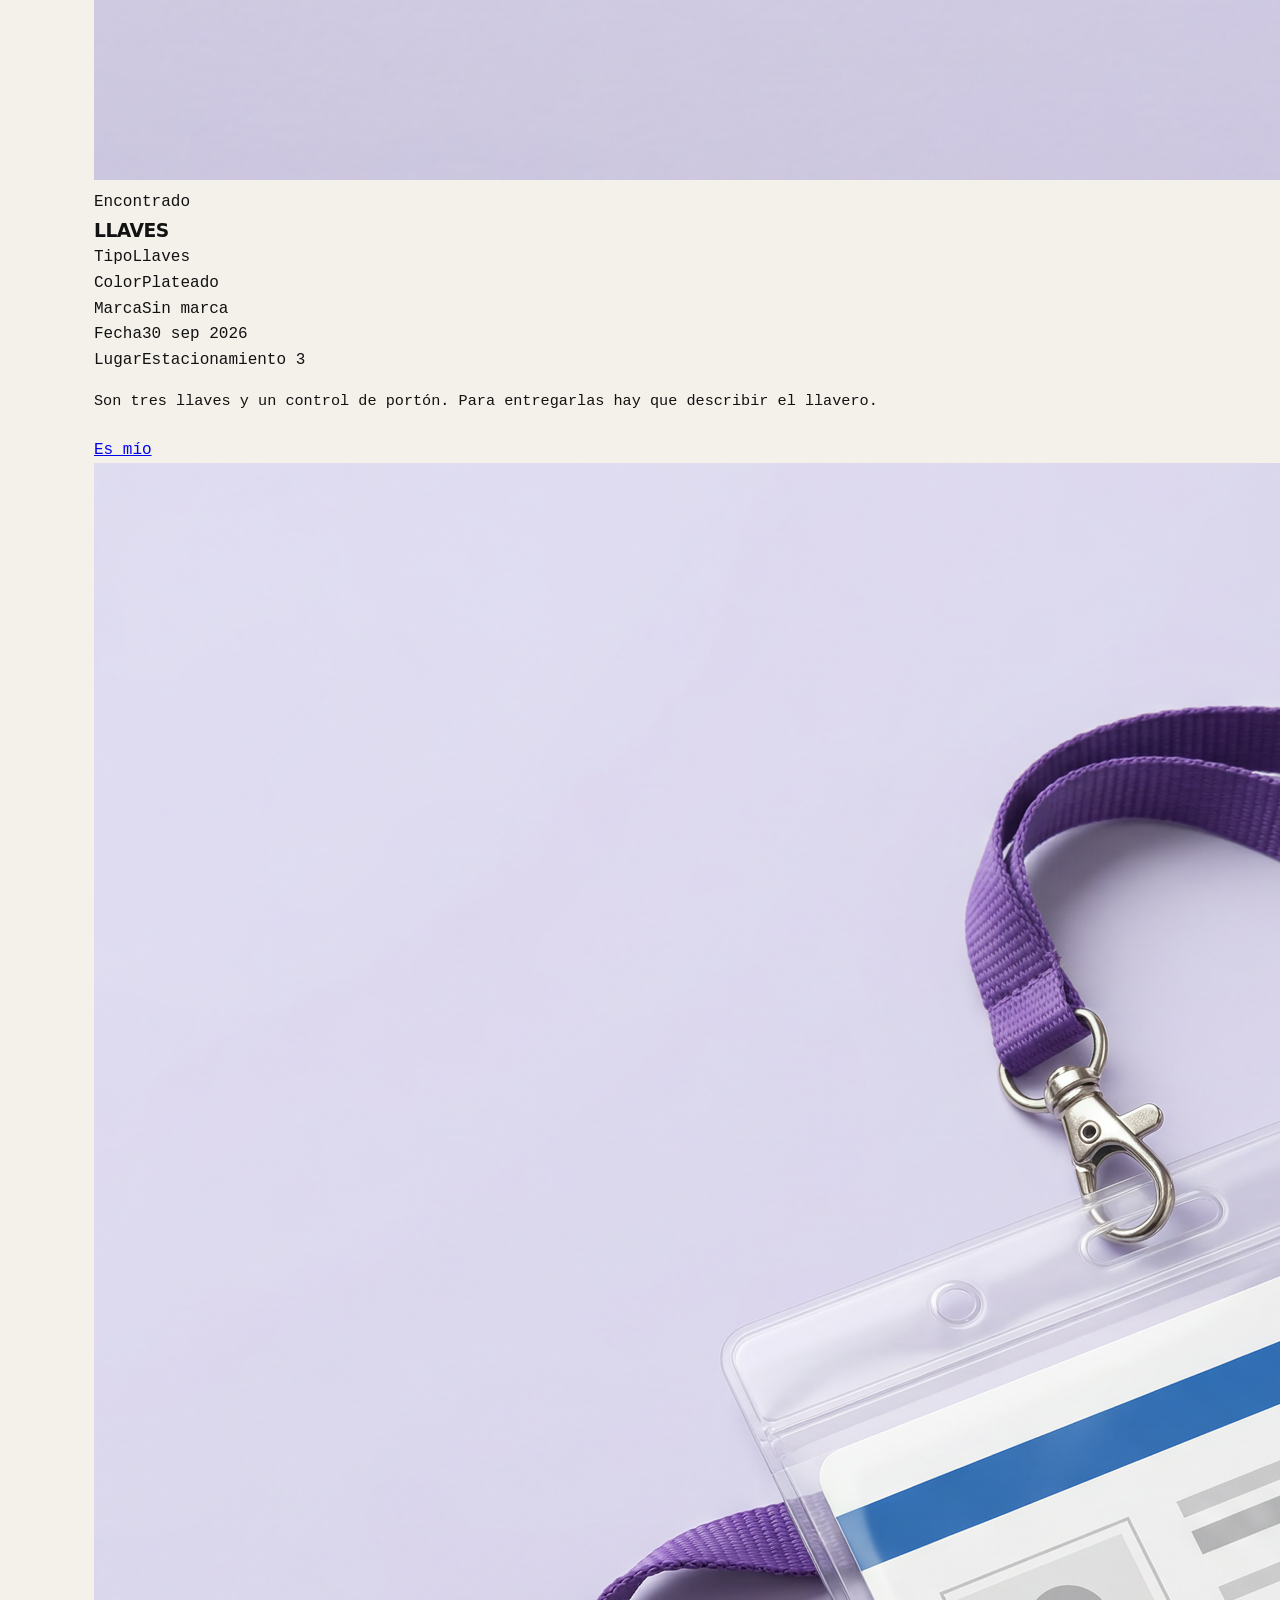
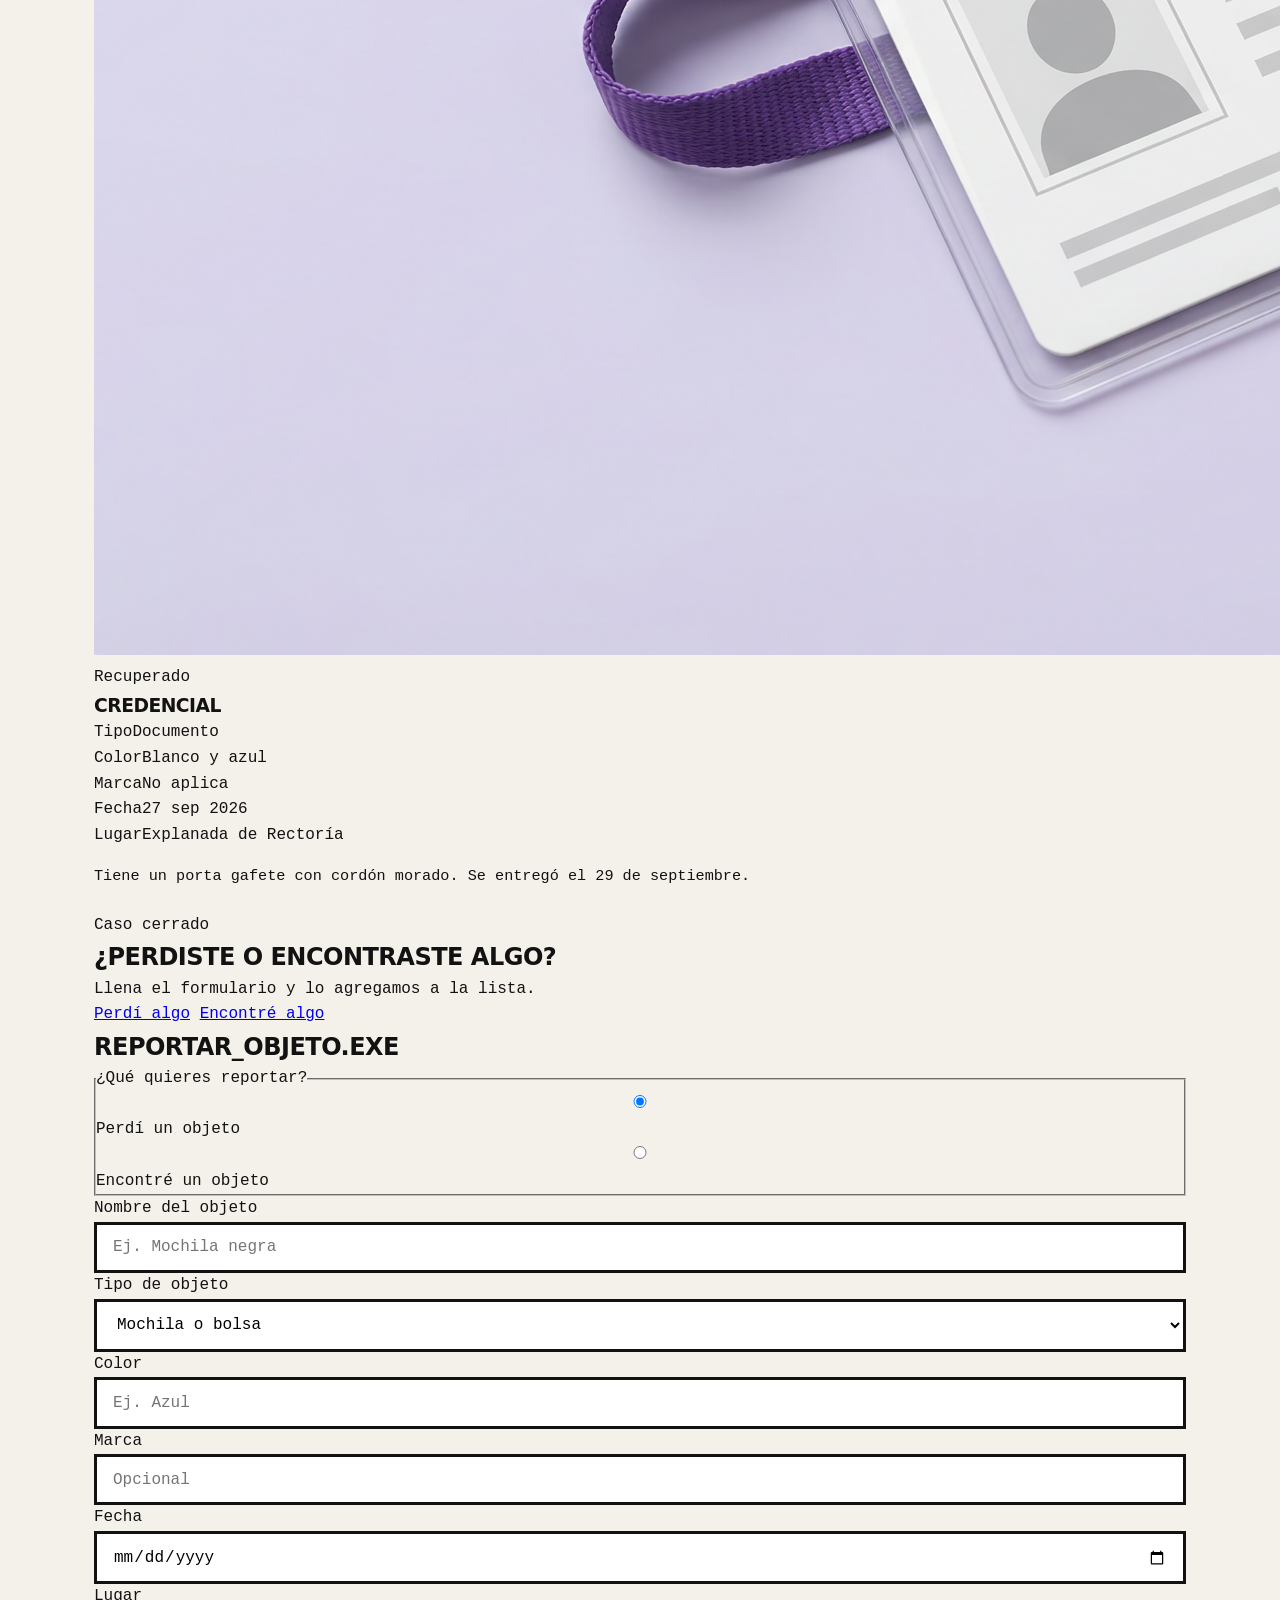
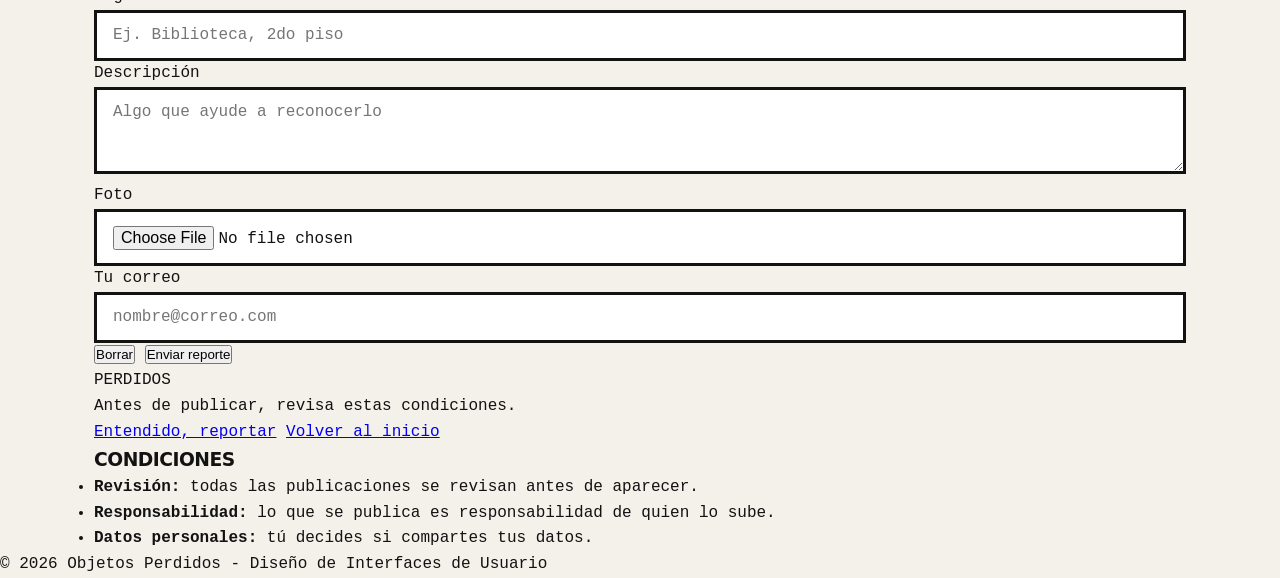
==== commit c37f28ee: "Agrego el html, las imagenes y los iconos" ====
--- a/Tarea01/index.html
+++ b/Tarea01/index.html
@@ -1,139 +1,269 @@
 <!DOCTYPE html>
 <html lang="es">
 <head>
-    <meta charset="UTF-8">
-    <meta name="viewport" content="width=device-width, initial-scale=1.0">
-    <title>Objetos Perdidos — Facultad de Ciencias</title>
-    <link rel="stylesheet" href="styles.css">
+  <meta charset="UTF-8">
+  <meta name="viewport" content="width=device-width, initial-scale=1.0">
+  <title>Objetos Perdidos</title>
+  <link rel="stylesheet" href="./styles.css">
 </head>
 <body>
 
-    <header class="encabezado">
-        <div class="contenedor nav-contenedor">
-            <div class="logo">
-                <span class="punto-alerta"></span>
-                <h1>LOC_UNAM // OBJETOS PERDIDOS</h1>
-            </div>
-            <nav class="navegacion">
-                <a href="#inicio" class="nav-link">Inicio</a>
-                <a href="#buscador" class="nav-link">Consultar</a>
-                <a href="#objetos" class="nav-link">Registros</a>
-                <a href="#reportar" class="nav-link btn-destacado">Reportar Objeto</a>
-            </nav>
+  <header>
+    <nav class="contenedor menu">
+      <a class="enlace-inicio" href="#inicio">
+        <img src="iconos/casa.png" alt="Icono de casa">
+        Inicio
+      </a>
+
+      <form class="buscador" action="#objetos">
+        <input type="text" name="buscar" placeholder="Buscar un objeto">
+        <button type="submit">
+          <img src="iconos/lupa.png" alt="Buscar">
+        </button>
+      </form>
+
+      <a class="boton boton-rosa" href="#reportar">Reportar</a>
+    </nav>
+  </header>
+
+  <main>
+
+    <section class="inicio" id="inicio">
+      <div class="contenedor">
+        <h1>Objetos<br>Perdidos</h1>
+        <p>Busca tu objeto, revisa su estado o reporta uno para ayudar a devolverlo.</p>
+      </div>
+    </section>
+
+    <section class="objetos" id="objetos">
+      <div class="contenedor">
+        <h2>Objetos recientes</h2>
+        <p class="subtitulo">Estos son los últimos objetos que se han reportado.</p>
+
+        <div class="galeria">
+
+          <div class="tarjeta perdido">
+            <div class="imagen">
+              <img src="imagenes/mochila.png" alt="Mochila negra">
+              <span class="estado">Perdido</span>
+            </div>
+            <h3>Mochila negra</h3>
+            <div class="datos">
+              <p><span>Tipo</span>Mochila</p>
+              <p><span>Color</span>Negro con rojo</p>
+              <p><span>Marca</span>JanSport</p>
+              <p><span>Fecha</span>6 oct 2026</p>
+              <p class="lugar"><span>Lugar</span>Biblioteca Central, 2do piso</p>
+            </div>
+            <p class="descripcion">Trae una laptop gris, un cuaderno de cálculo y un llavero de cassette.</p>
+            <a class="boton boton-chico" href="#reportar">Lo encontré</a>
+          </div>
+
+          <div class="tarjeta encontrado">
+            <div class="imagen">
+              <img src="imagenes/calculadora.png" alt="Calculadora científica gris">
+              <span class="estado">Encontrado</span>
+            </div>
+            <h3>Calculadora científica</h3>
+            <div class="datos">
+              <p><span>Tipo</span>Electrónico</p>
+              <p><span>Color</span>Gris</p>
+              <p><span>Marca</span>Casio</p>
+              <p><span>Fecha</span>5 oct 2026</p>
+              <p class="lugar"><span>Lugar</span>Ingeniería, salón A-204</p>
+            </div>
+            <p class="descripcion">Tiene una calcomanía de estrella en la tapa. Se puede recoger en servicios escolares.</p>
+            <a class="boton boton-chico" href="#reportar">Es mío</a>
+          </div>
+
+          <div class="tarjeta recuperado">
+            <div class="imagen">
+              <img src="imagenes/termo.png" alt="Termo azul">
+              <span class="estado">Recuperado</span>
+            </div>
+            <h3>Termo azul</h3>
+            <div class="datos">
+              <p><span>Tipo</span>Termo</p>
+              <p><span>Color</span>Azul</p>
+              <p><span>Marca</span>Stanley</p>
+              <p><span>Fecha</span>3 oct 2026</p>
+              <p class="lugar"><span>Lugar</span>Gimnasio, gradas norte</p>
+            </div>
+            <p class="descripcion">Está abollado de abajo y tiene el nombre Vale grabado. Ya se entregó.</p>
+            <p class="cerrado">Caso cerrado</p>
+          </div>
+
+          <div class="tarjeta perdido">
+            <div class="imagen">
+              <img src="imagenes/audifonos.png" alt="Audífonos blancos">
+              <span class="estado">Perdido</span>
+            </div>
+            <h3>Audífonos</h3>
+            <div class="datos">
+              <p><span>Tipo</span>Electrónico</p>
+              <p><span>Color</span>Blanco</p>
+              <p><span>Marca</span>Sony</p>
+              <p><span>Fecha</span>2 oct 2026</p>
+              <p class="lugar"><span>Lugar</span>Cafetería central</p>
+            </div>
+            <p class="descripcion">El estuche tiene una raya en la esquina. Se quedaron en una mesa junto a la ventana.</p>
+            <a class="boton boton-chico" href="#reportar">Lo encontré</a>
+          </div>
+
+          <div class="tarjeta encontrado">
+            <div class="imagen">
+              <img src="imagenes/llaves.png" alt="Llaves con llavero morado">
+              <span class="estado">Encontrado</span>
+            </div>
+            <h3>Llaves</h3>
+            <div class="datos">
+              <p><span>Tipo</span>Llaves</p>
+              <p><span>Color</span>Plateado</p>
+              <p><span>Marca</span>Sin marca</p>
+              <p><span>Fecha</span>30 sep 2026</p>
+              <p class="lugar"><span>Lugar</span>Estacionamiento 3</p>
+            </div>
+            <p class="descripcion">Son tres llaves y un control de portón. Para entregarlas hay que describir el llavero.</p>
+            <a class="boton boton-chico" href="#reportar">Es mío</a>
+          </div>
+
+          <div class="tarjeta recuperado">
+            <div class="imagen">
+              <img src="imagenes/credencial.png" alt="Credencial de estudiante">
+              <span class="estado">Recuperado</span>
+            </div>
+            <h3>Credencial</h3>
+            <div class="datos">
+              <p><span>Tipo</span>Documento</p>
+              <p><span>Color</span>Blanco y azul</p>
+              <p><span>Marca</span>No aplica</p>
+              <p><span>Fecha</span>27 sep 2026</p>
+              <p class="lugar"><span>Lugar</span>Explanada de Rectoría</p>
+            </div>
+            <p class="descripcion">Tiene un porta gafete con cordón morado. Se entregó el 29 de septiembre.</p>
+            <p class="cerrado">Caso cerrado</p>
+          </div>
+
         </div>
-    </header>
-
-    <main id="inicio" class="contenedor">
-        <section id="buscador" class="hero-buscador">
-            <h2>¿Perdiste o encontraste algo en el campus?</h2>
-            <p>Sistema comunitario de rastreo y recuperación de pertenencias.</p>
-            <form class="form-busqueda" action="#objetos" method="get">
-                <input type="search" placeholder="Buscar por objeto, edificio (ej. Tlahuizcalpan, Amoxcalli)..." required>
-                <button type="submit" class="btn-primario">BUSCAR REGISTRO</button>
-            </form>
-        </section>
-
-        <section id="objetos" class="seccion-objetos">
-            <div class="cabecera-seccion">
-                <h2>Reportes Recientes</h2>
-                <div class="leyenda-estados">
-                    <span class="badge estado-perdido">PERDIDA</span>
-                    <span class="badge estado-encontrado">ENCONTRADA</span>
-                    <span class="badge estado-recuperado">RECUPERADO</span>
-                </div>
-            </div>
-
-            <div class="grid-objetos">
-                <article class="tarjeta-objeto">
-                    <div class="contenedor-img">
-                        <img src="imagenes/mochila.jpg" alt="Mochila negra de lona">
-                        <span class="badge-flotante estado-perdido">PERDIDA</span>
-                    </div>
-                    <div class="info-objeto">
-                        <h3>Mochila Negra</h3>
-                        <p class="meta-info"><strong>Lugar:</strong> Jardín Central / Prometeo</p>
-                        <p class="meta-info"><strong>Fecha:</strong> 21 de Octubre, 14:30 hrs</p>
-                        <p class="descripcion">Mochila negra de lona con pines metálicos en la bolsa frontal. Contiene cuadernos de cuadrícula y estuche negro.</p>
-                        <button type="button" class="btn-accion">Tengo información</button>
-                    </div>
-                </article>
-
-                <article class="tarjeta-objeto">
-                    <div class="contenedor-img">
-                        <img src="imagenes/calculadora.jpg" alt="Calculadora científica gris">
-                        <span class="badge-flotante estado-encontrado">ENCONTRADA</span>
-                    </div>
-                    <div class="info-objeto">
-                        <h3>Calculadora Científica</h3>
-                        <p class="meta-info"><strong>Lugar:</strong> Laboratorios del Tlahuizcalpan</p>
-                        <p class="meta-info"><strong>Fecha:</strong> 23 de Octubre, 11:00 hrs</p>
-                        <p class="descripcion">Calculadora Casio fx-991EX con tapa deslizable gris. Tiene una etiqueta con iniciales en la parte trasera.</p>
-                        <button type="button" class="btn-accion">Reclamar objeto</button>
-                    </div>
-                </article>
-
-                <article class="tarjeta-objeto">
-                    <div class="contenedor-img">
-                        <img src="imagenes/termo.jpg" alt="Termo metálico azul">
-                        <span class="badge-flotante estado-recuperado">RECUPERADO</span>
-                    </div>
-                    <div class="info-objeto">
-                        <h3>Termo Metálico</h3>
-                        <p class="meta-info"><strong>Lugar:</strong> Biblioteca Amoxcalli</p>
-                        <p class="meta-info"><strong>Fecha:</strong> 19 de Octubre, 17:15 hrs</p>
-                        <p class="descripcion">Termo de acero inoxidable color azul marino de 750ml con calcomanías de distribuciones de Linux. Entregado a su dueño.</p>
-                        <button type="button" class="btn-accion" disabled>Caso Cerrado</button>
-                    </div>
-                </article>
-            </div>
-        </section>
-
-        <section id="reportar" class="seccion-formulario">
-            <h2>Registrar un Objeto</h2>
-            <p>Completa los datos para publicar un nuevo reporte en el tablero.</p>
-            
-            <form class="form-reporte" action="#" method="post">
-                <div class="grupo-form">
-                    <label for="nombre-objeto">Nombre del objeto</label>
-                    <input type="text" id="nombre-objeto" name="objeto" placeholder="Ej. Credencial, Llaves, Audífonos..." required>
-                </div>
-
-                <div class="grupo-form">
-                    <label for="estado-objeto">Situación actual</label>
-                    <select id="estado-objeto" name="estado" required>
-                        <option value="perdido">PERDIDO (Busco mi objeto)</option>
-                        <option value="encontrado">ENCONTRADO (Lo tengo en resguardo)</option>
-                    </select>
-                </div>
-
-                <div class="grupo-form">
-                    <label for="lugar-objeto">Lugar donde se vio por última vez</label>
-                    <input type="text" id="lugar-objeto" name="lugar" placeholder="Ej. Salón O-121, Estacionamiento..." required>
-                </div>
-
-                <div class="grupo-form">
-                    <label for="fecha-objeto">Fecha aproximada</label>
-                    <input type="date" id="fecha-objeto" name="fecha" required>
-                </div>
-
-                <div class="grupo-form fila-completa">
-                    <label for="desc-objeto">Descripción detallada y contacto</label>
-                    <textarea id="desc-objeto" name="descripcion" rows="4" placeholder="Describe señas particulares y deja un correo o usuario de Telegram para contactarte..." required></textarea>
-                </div>
-
-                <div class="fila-completa">
-                    <button type="submit" class="btn-primario btn-ancho">PUBLICAR REPORTE</button>
-                </div>
-            </form>
-        </section>
-    </main>
-
-    <footer class="pie-pagina">
-        <div class="contenedor">
-            <p>Laboratorio de Diseño de Interfaces de Usuario (2027-1) — Proyecto Objetos Perdidos</p>
-            <p>Desarrollado con HTML5 y CSS3 bajo estética Neobrutalista.</p>
+      </div>
+    </section>
+
+    <section class="aviso">
+      <div class="contenedor">
+        <div class="caja-aviso">
+          <div>
+            <h2>¿Perdiste o encontraste algo?</h2>
+            <p>Llena el formulario y lo agregamos a la lista.</p>
+          </div>
+          <div class="botones">
+            <a class="boton boton-rosa" href="#reportar">Perdí algo</a>
+            <a class="boton" href="#reportar">Encontré algo</a>
+          </div>
         </div>
-    </footer>
+      </div>
+    </section>
+
+    <section class="reportar" id="reportar">
+      <div class="contenedor">
+        <div class="ventana">
+          <h2 class="ventana-titulo">reportar_objeto.exe</h2>
+
+          <form class="formulario" action="#reportar">
+            <fieldset class="tipo-reporte">
+              <legend>¿Qué quieres reportar?</legend>
+              <label><input type="radio" name="reporte" value="perdido" checked> Perdí un objeto</label>
+              <label><input type="radio" name="reporte" value="encontrado"> Encontré un objeto</label>
+            </fieldset>
+
+            <div class="campos">
+              <div class="campo completo">
+                <label for="nombre">Nombre del objeto</label>
+                <input type="text" id="nombre" name="nombre" placeholder="Ej. Mochila negra" required>
+              </div>
+
+              <div class="campo">
+                <label for="tipo">Tipo de objeto</label>
+                <select id="tipo" name="tipo">
+                  <option>Mochila o bolsa</option>
+                  <option>Electrónico</option>
+                  <option>Documento</option>
+                  <option>Termo o botella</option>
+                  <option>Llaves</option>
+                  <option>Otro</option>
+                </select>
+              </div>
+
+              <div class="campo">
+                <label for="color">Color</label>
+                <input type="text" id="color" name="color" placeholder="Ej. Azul">
+              </div>
+
+              <div class="campo">
+                <label for="marca">Marca</label>
+                <input type="text" id="marca" name="marca" placeholder="Opcional">
+              </div>
+
+              <div class="campo">
+                <label for="fecha">Fecha</label>
+                <input type="date" id="fecha" name="fecha" required>
+              </div>
+
+              <div class="campo completo">
+                <label for="lugar">Lugar</label>
+                <input type="text" id="lugar" name="lugar" placeholder="Ej. Biblioteca, 2do piso" required>
+              </div>
+
+              <div class="campo completo">
+                <label for="descripcion">Descripción</label>
+                <textarea id="descripcion" name="descripcion" rows="3" placeholder="Algo que ayude a reconocerlo"></textarea>
+              </div>
+
+              <div class="campo">
+                <label for="foto">Foto</label>
+                <input type="file" id="foto" name="foto">
+              </div>
+
+              <div class="campo">
+                <label for="correo">Tu correo</label>
+                <input type="email" id="correo" name="correo" placeholder="nombre@correo.com" required>
+              </div>
+            </div>
+
+            <div class="botones">
+              <button class="boton boton-rosa" type="reset">Borrar</button>
+              <button class="boton" type="submit">Enviar reporte</button>
+            </div>
+          </form>
+        </div>
+      </div>
+    </section>
+
+  </main>
+
+  <footer>
+    <div class="contenedor pie">
+      <div>
+        <p class="logo-pie">PERDIDOS</p>
+        <p>Antes de publicar, revisa estas condiciones.</p>
+        <p class="enlaces-pie">
+          <a class="elegido" href="#reportar">Entendido, reportar</a>
+          <a href="#inicio">Volver al inicio</a>
+          <span class="cursor"></span>
+        </p>
+      </div>
+
+      <div class="condiciones">
+        <h3>Condiciones</h3>
+        <ul>
+          <li><strong>Revisión:</strong> todas las publicaciones se revisan antes de aparecer.</li>
+          <li><strong>Responsabilidad:</strong> lo que se publica es responsabilidad de quien lo sube.</li>
+          <li><strong>Datos personales:</strong> tú decides si compartes tus datos.</li>
+        </ul>
+      </div>
+    </div>
+
+    <p class="creditos">© 2026 Objetos Perdidos - Diseño de Interfaces de Usuario</p>
+  </footer>
 
 </body>
 </html>
